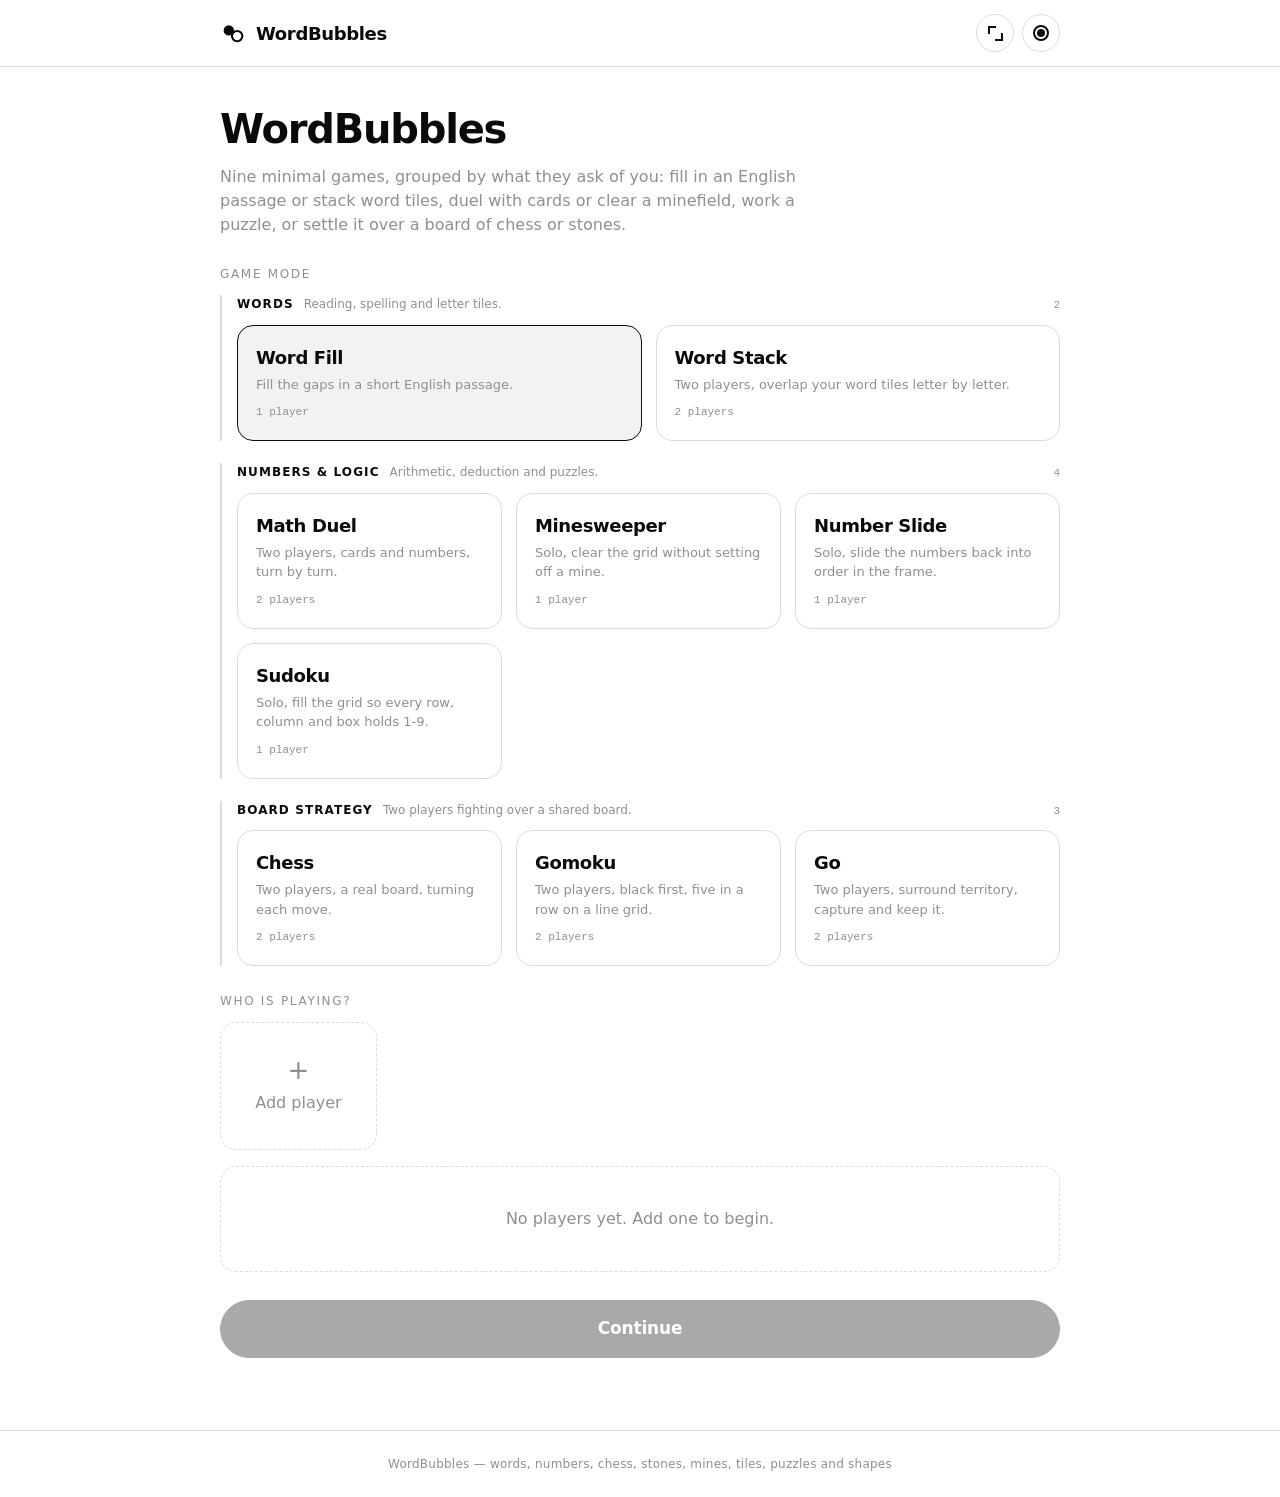
==== WordBubbles.html @ c24fc1b8 "WordBubbles: nine minimal browser games, no build step and no dependencies" ====
<!DOCTYPE html>
<html lang="en" data-theme="light">
<head>
  <meta charset="UTF-8" />
  <meta name="viewport" content="width=device-width, initial-scale=1.0, viewport-fit=cover" />
  <title>WordBubbles — standalone</title>
  <meta name="description" content="WordBubbles — nine minimal games: fill in the blanks, duel with numbers, chess, gomoku, go, minesweeper, word stacking, number slide and sudoku." />
<style>
/* ============================================================
   WordBubbles — minimal black & white theme + motion
   ============================================================ */

:root {
  --bg: #ffffff;
  --fg: #0a0a0a;
  --muted: #8f8f8f;
  --soft: #f2f2f2;
  --soft-2: #e8e8e8;
  --line: #0a0a0a;
  --line-soft: #dcdcdc;
  --bad: #a0a0a0;
  --radius: 16px;
  --radius-sm: 10px;
  --mono: ui-monospace, "SF Mono", "Cascadia Mono", Menlo, Consolas, monospace;
  --sans: "Inter", system-ui, -apple-system, "Segoe UI", Roboto, "Helvetica Neue", Arial, sans-serif;
  --shadow: 0 1px 0 rgba(0,0,0,.04), 0 10px 30px -18px rgba(0,0,0,.35);
  --ease: cubic-bezier(.2, .8, .2, 1);
  --spring: cubic-bezier(.34, 1.56, .64, 1);
  --topbar-h: 67px;
  --neg: #8a2233;
  /* the board keeps a fixed mid-grey palette in both themes: it is the only
     mid-tone that lets PURE white and PURE black pieces both stand out */
  --sq-l: #d6d6d6;
  --sq-d: #a6a6a6;
  --sq-tint: #141414;
  --piece-w: #ffffff;
  --piece-b: #000000;
  --danger: #d81e2c;
  /* the goban also stays light in both themes so the white stones read */
  --goban-bg: #e4e4e4;
  --goban-line: #7a7a7a;
}

[data-theme="dark"] {
  --bg: #0b0b0b;
  --fg: #f4f4f4;
  --muted: #8a8a8a;
  --soft: #171717;
  --soft-2: #222222;
  --line: #f4f4f4;
  --line-soft: #2a2a2a;
  --bad: #6d6d6d;
  --neg: #c9646f;
  --sq-l: #c8c8c8;
  --sq-d: #9a9a9a;
  --danger: #ff3b30;
  --goban-bg: #d8d8d8;
  --goban-line: #6e6e6e;
  --shadow: 0 1px 0 rgba(255,255,255,.03), 0 10px 30px -18px rgba(0,0,0,.9);
}

* { box-sizing: border-box; }
html, body { height: 100%; }

body {
  margin: 0;
  background: var(--bg);
  color: var(--fg);
  font-family: var(--sans);
  font-size: 16px;
  line-height: 1.5;
  -webkit-font-smoothing: antialiased;
  text-rendering: optimizeLegibility;
  display: flex;
  flex-direction: column;
  min-height: 100%;
  transition: background .25s var(--ease), color .25s var(--ease);
}

button, input, select, textarea { font: inherit; color: inherit; }
a { color: inherit; }

/* ---------------- motion primitives ---------------- */
@keyframes rise { from { opacity: 0; transform: translateY(10px); } to { opacity: 1; transform: none; } }
@keyframes fade { from { opacity: 0; } to { opacity: 1; } }
@keyframes popIn { from { opacity: 0; transform: translateX(-50%) translateY(6px) scale(.95); } to { opacity: 1; transform: translateX(-50%) translateY(0) scale(1); } }
@keyframes optIn { from { opacity: 0; transform: translateY(5px) scale(.92); } to { opacity: 1; transform: none; } }
@keyframes stampIn { 0% { opacity: 0; transform: scale(.78); } 60% { opacity: 1; transform: scale(1.06); } 100% { opacity: 1; transform: scale(1); } }
@keyframes slideIn { from { opacity: 0; transform: translateX(-8px); } to { opacity: 1; transform: none; } }
@keyframes bump { 0% { transform: scale(1); } 35% { transform: scale(1.14); } 70% { transform: scale(.97); } 100% { transform: scale(1); } }
@keyframes nudge { 0% { transform: none; } 40% { transform: scale(1.04); } 100% { transform: none; } }
@keyframes spin { to { transform: rotate(360deg); } }
@keyframes blanks { 0%, 100% { outline-color: var(--line); } 50% { outline-color: transparent; } }
@keyframes confettiFall { to { transform: translateY(106vh) rotate(560deg); } }

/* ---------------- top bar ---------------- */
.topbar {
  position: sticky; top: 0; z-index: 20;
  background: color-mix(in srgb, var(--bg) 88%, transparent);
  backdrop-filter: blur(10px);
  border-bottom: 1px solid var(--line-soft);
}
.topbar-inner {
  max-width: 880px; margin: 0 auto; padding: 14px 20px;
  display: flex; align-items: center; justify-content: space-between;
}
.logo {
  display: inline-flex; align-items: center; gap: 10px;
  text-decoration: none; letter-spacing: -0.02em; font-weight: 700; font-size: 18px;
}
.logo-mark { width: 26px; height: 26px; display: inline-flex; transition: transform .3s var(--spring); }
.logo:hover .logo-mark { transform: rotate(-12deg) scale(1.08); }
.logo-mark svg { width: 100%; height: 100%; }
.logo-mark circle:first-child { fill: currentColor; stroke: none; }
.logo-mark circle:last-child { fill: none; stroke: currentColor; }

.icon-btn {
  width: 38px; height: 38px;
  display: inline-flex; align-items: center; justify-content: center;
  border: 1px solid var(--line-soft); border-radius: 50%;
  background: transparent; cursor: pointer;
  transition: border-color .18s var(--ease), transform .18s var(--ease);
}
.icon-btn:hover { border-color: var(--line); transform: translateY(-1px); }
.icon-btn:active { transform: scale(.92); }
.icon-btn.spin { animation: spin .55s var(--ease); }
.icon-btn.active { border-color: var(--line); background: var(--soft); }
.fs-icon { width: 15px; height: 15px; position: relative; }
.fs-icon::before, .fs-icon::after {
  content: ""; position: absolute; width: 6px; height: 6px;
  border: 2px solid currentColor;
}
.fs-icon::before { top: 0; left: 0; border-right: none; border-bottom: none; }
.fs-icon::after { bottom: 0; right: 0; border-left: none; border-top: none; }
.icon-btn.active .fs-icon::before { border-right: 2px solid currentColor; border-bottom: 2px solid currentColor; }
.icon-btn.active .fs-icon::after { border-left: 2px solid currentColor; border-top: 2px solid currentColor; }

.topbar-actions { display: flex; align-items: center; gap: 8px; }

.theme-icon { width: 16px; height: 16px; border-radius: 50%; border: 2px solid currentColor; position: relative; }
.theme-icon::after {
  content: ""; position: absolute; top: 50%; left: 50%;
  width: 8px; height: 8px; border-radius: 50%; background: currentColor;
  transform: translate(-50%, -50%); transition: transform .25s var(--spring);
}
[data-theme="dark"] .theme-icon { background: currentColor; }
[data-theme="dark"] .theme-icon::after { background: var(--bg); transform: translate(-50%, -50%) scale(1.2); }

/* ---------------- layout ---------------- */
.app { flex: 1; width: 100%; max-width: 880px; margin: 0 auto; padding: 32px 20px 72px; }
.footer {
  text-align: center; padding: 24px; color: var(--muted);
  font-size: 12px; letter-spacing: .02em; border-top: 1px solid var(--line-soft);
}

.screen { animation: rise .35s var(--ease) both; }
.page-title { font-size: clamp(28px, 6vw, 40px); font-weight: 800; letter-spacing: -0.03em; margin: 0 0 6px; }
.page-sub { color: var(--muted); margin: 0 0 28px; max-width: 62ch; }
.section-label {
  font-size: 12px; text-transform: uppercase; letter-spacing: .14em;
  color: var(--muted); margin: 26px 0 12px;
}

/* ---------------- buttons ---------------- */
.btn {
  display: inline-flex; align-items: center; justify-content: center; gap: 8px;
  padding: 12px 20px; border-radius: 999px;
  border: 1.5px solid var(--line); background: transparent; color: var(--fg);
  cursor: pointer; font-weight: 600; letter-spacing: -0.01em;
  transition: transform .16s var(--ease), background .16s var(--ease), color .16s var(--ease), opacity .16s var(--ease);
}
.btn:hover:not(:disabled) { transform: translateY(-2px); }
.btn:active:not(:disabled) { transform: translateY(0) scale(.97); }
.btn:disabled { opacity: .35; cursor: not-allowed; }
.btn.primary { background: var(--fg); color: var(--bg); }
.btn.primary:hover:not(:disabled) { opacity: .9; }
.btn.ghost { border-color: var(--line-soft); }
.btn.ghost:hover { border-color: var(--line); }
.btn.big { padding: 15px 28px; font-size: 17px; width: 100%; }
.btn.ready { animation: nudge .5s var(--ease); }

.actions { display: flex; gap: 12px; flex-wrap: wrap; margin-top: 28px; }
.actions .btn { flex: 1 1 auto; }

/* ---------------- player grid ---------------- */
.players { display: grid; grid-template-columns: repeat(auto-fill, minmax(150px, 1fr)); gap: 14px; }
.player-card, .player-add {
  animation: rise .4s var(--ease) both;
  animation-delay: calc(var(--i, 0) * 55ms);
}
.player-card {
  position: relative; display: flex; flex-direction: column; align-items: center;
  gap: 10px; padding: 22px 14px 16px;
  border: 1.5px solid var(--line-soft); border-radius: var(--radius);
  background: var(--bg); cursor: pointer; text-align: center;
  transition: border-color .18s var(--ease), transform .18s var(--ease), background .18s var(--ease);
}
.player-card:hover { border-color: var(--line); transform: translateY(-3px); }
.player-card.selected { border-color: var(--line); background: var(--soft); }
.player-card.selected::after {
  content: ""; position: absolute; top: 12px; right: 12px;
  width: 16px; height: 16px; border-radius: 50%;
  background: var(--fg);
  box-shadow: inset 0 0 0 4px var(--bg), 0 0 0 1.5px var(--line);
  animation: stampIn .35s var(--spring) both;
}
[data-theme="dark"] .player-card.selected::after { box-shadow: inset 0 0 0 4px var(--soft), 0 0 0 1.5px var(--line); }
.player-avatar { width: 60px; height: 60px; color: var(--fg); display: flex; align-items: center; justify-content: center; transition: transform .25s var(--spring); }
.player-card:hover .player-avatar { transform: scale(1.08); }
.player-avatar svg { width: 100%; height: 100%; }
.player-name { font-weight: 700; letter-spacing: -0.01em; word-break: break-word; }
.player-meta { font-size: 12px; color: var(--muted); }
.player-score {
  font-family: var(--mono); font-size: 17px; font-weight: 800;
  font-variant-numeric: tabular-nums; letter-spacing: -0.02em;
}
.player-score.neg { color: var(--neg); }
.player-history {
  margin-top: 8px; padding: 5px 14px;
  border: 1.5px solid var(--line-soft); border-radius: 999px;
  background: transparent; color: var(--muted); font-size: 11px; cursor: pointer;
  transition: border-color .16s var(--ease), color .16s var(--ease), transform .16s var(--ease);
}
.player-history:hover { border-color: var(--line); color: var(--fg); transform: translateY(-1px); }
.player-del {
  position: absolute; top: 8px; left: 8px;
  width: 24px; height: 24px; border-radius: 50%;
  border: none; background: transparent; color: var(--muted);
  cursor: pointer; line-height: 1; font-size: 15px;
  opacity: 0; transition: opacity .16s var(--ease), color .16s var(--ease), transform .16s var(--ease);
}
.player-card:hover .player-del { opacity: 1; }
.player-del:hover { color: var(--fg); transform: rotate(90deg); }

.player-add {
  display: flex; flex-direction: column; align-items: center; justify-content: center;
  gap: 8px; min-height: 128px;
  border: 1.5px dashed var(--line-soft); border-radius: var(--radius);
  background: transparent; color: var(--muted); cursor: pointer;
  transition: border-color .18s var(--ease), color .18s var(--ease), transform .18s var(--ease);
}
.player-add:hover { border-color: var(--line); color: var(--fg); transform: translateY(-3px); }
.player-add .plus { font-size: 26px; line-height: 1; transition: transform .25s var(--spring); }
.player-add:hover .plus { transform: rotate(90deg); }

/* ---------------- difficulty ---------------- */
.diffs { display: grid; grid-template-columns: repeat(auto-fit, minmax(190px, 1fr)); gap: 14px; }
.diff-card {
  border: 1.5px solid var(--line-soft); border-radius: var(--radius);
  padding: 22px 18px; background: var(--bg); cursor: pointer; text-align: left;
  transition: border-color .18s var(--ease), transform .18s var(--ease), background .18s var(--ease);
  animation: rise .4s var(--ease) both;
  animation-delay: calc(var(--i, 0) * 70ms);
}
.diff-card:hover { border-color: var(--line); transform: translateY(-3px); }
.diff-card.selected { border-color: var(--line); background: var(--soft); }
.diff-card.selected .diff-dots i.on { animation: stampIn .3s var(--spring) both; }
.diff-name { font-size: 20px; font-weight: 800; letter-spacing: -0.02em; }
.diff-desc { color: var(--muted); font-size: 13px; margin-top: 6px; }
.diff-stat { margin-top: 14px; font-family: var(--mono); font-size: 12px; }
.diff-dots { display: flex; gap: 5px; margin-top: 12px; }
.diff-dots i { width: 8px; height: 8px; border-radius: 50%; border: 1.5px solid var(--line); transition: background .2s var(--ease); }
.diff-dots i.on { background: var(--line); }

/* ---------------- game modes ---------------- */
/* the games are grouped so the list stays readable as it grows */
.mode-groups { display: flex; flex-direction: column; gap: 22px; }
.mode-group {
  display: flex; flex-direction: column; gap: 11px;
  padding-left: 15px; border-left: 2px solid var(--line-soft);
}
.mode-group-head { display: flex; align-items: baseline; gap: 10px; flex-wrap: wrap; }
.mode-group-name {
  font-size: 12px; font-weight: 800; letter-spacing: .09em; text-transform: uppercase;
}
.mode-group-note { color: var(--muted); font-size: 12px; }
.mode-group-count {
  margin-left: auto; font-family: var(--mono); font-size: 11px; color: var(--muted);
}
.modes { display: grid; grid-template-columns: repeat(auto-fit, minmax(210px, 1fr)); gap: 14px; }
.mode-card {
  text-align: left; padding: 18px;
  border: 1.5px solid var(--line-soft); border-radius: var(--radius);
  background: var(--bg); cursor: pointer;
  animation: rise .4s var(--ease) both;
  transition: border-color .18s var(--ease), transform .18s var(--ease), background .18s var(--ease);
}
.mode-card:hover { border-color: var(--line); transform: translateY(-3px); }
.mode-card.selected { border-color: var(--line); background: var(--soft); }
.mode-title { font-weight: 800; font-size: 18px; letter-spacing: -0.02em; }
.mode-desc { color: var(--muted); font-size: 13px; margin-top: 4px; }
.mode-tag { display: inline-block; margin-top: 10px; font-family: var(--mono); font-size: 11px; color: var(--muted); }
.select-hint { color: var(--muted); font-size: 13px; margin: -6px 0 12px; }

/* ---------------- game ---------------- */
/* the head stays pinned under the top bar so Super Mind + timer are always reachable */
.game-head {
  position: sticky; top: var(--topbar-h); z-index: 15;
  display: flex; align-items: center; gap: 8px; flex-wrap: wrap;
  padding: 10px 0; margin: -10px 0 8px;
  background: var(--bg);
}
.chip {
  display: inline-flex; align-items: center; gap: 6px;
  font-size: 12px; padding: 6px 12px; border-radius: 999px;
  border: 1.5px solid var(--line-soft); color: var(--muted);
  animation: rise .34s var(--ease) both;
  animation-delay: calc(var(--i, 0) * 45ms);
}
.chip strong { color: var(--fg); font-weight: 700; font-family: var(--mono); }
.chip .par { font-family: var(--mono); font-size: 11px; opacity: .8; }

.pause-btn { width: 32px; height: 32px; font-size: 10px; letter-spacing: 1px; }
.pause-btn:hover { transform: translateY(-1px) scale(1.05); }

/* Super Mind button */
.mind-btn {
  background: transparent; cursor: pointer;
  transition: background .2s var(--ease), color .2s var(--ease),
              border-color .2s var(--ease), transform .18s var(--ease);
}
.mind-btn:hover:not(:disabled) { border-color: var(--line); transform: translateY(-2px); }
.mind-btn:active:not(:disabled) { transform: scale(.96); }
.mind-btn .dot {
  width: 8px; height: 8px; border-radius: 50%;
  border: 1.5px solid var(--muted);
  transition: background .2s var(--ease), border-color .2s var(--ease), transform .2s var(--spring);
}
.mind-btn.armed { background: var(--fg); color: var(--bg); border-color: var(--fg); }
.mind-btn.armed strong { color: var(--bg); }
.mind-btn.armed .dot { background: var(--bg); border-color: var(--bg); transform: scale(1.25); }
.mind-btn:disabled { opacity: .4; cursor: not-allowed; }

.armed-note {
  margin: 0 0 14px; padding: 9px 14px;
  border: 1.5px dashed var(--line); border-radius: 12px;
  background: var(--soft); font-size: 13px;
  animation: rise .25s var(--ease) both;
}
.armed-note[hidden] { display: none; }

.passage-wrap { position: relative; }
.passage-title { font-size: clamp(20px, 4vw, 26px); font-weight: 800; letter-spacing: -0.02em; margin: 12px 0 20px; }
.passage { font-size: 18px; line-height: 2.7; letter-spacing: .002em; }

/* blank: count inside the box, part of speech floating above */
.blank {
  position: relative;
  display: inline-flex;
  align-items: baseline;
  gap: 2px;
  vertical-align: baseline;
  margin: 0 3px;
  padding: 0 8px 1px;
  background: var(--soft);
  border-bottom: 2px solid var(--line);
  border-radius: 8px 8px 2px 2px;
  transition: background .16s var(--ease), box-shadow .16s var(--ease), transform .16s var(--ease);
}
.blank:focus-within { background: var(--bg); box-shadow: 0 0 0 1.5px var(--line); transform: translateY(-2px); }
/* while a Super Mind chooser is open, lift the whole gap above the sticky bars */
.blank.has-mind { z-index: 80; }
.blank .num {
  font-family: var(--mono); font-size: .68em; line-height: 1.5;
  color: var(--muted); user-select: none; pointer-events: none;
}
.blank .pos {
  position: absolute;
  left: 50%; bottom: calc(100% + 3px);
  transform: translateX(-50%);
  font-family: var(--mono); font-size: 10px; line-height: 1;
  color: var(--muted); letter-spacing: .02em; white-space: nowrap;
  pointer-events: none; user-select: none;
  transition: opacity .18s var(--ease), transform .18s var(--ease);
}
.blank.filled .pos { opacity: 0; transform: translateX(-50%) translateY(5px); }
.blank input {
  font-family: var(--mono); font-size: inherit; line-height: 1.5;
  text-align: left; background: transparent; border: none; outline: none;
  padding: 2px 0; color: var(--fg);
}

/* armed highlight: every gap invites a click */
body.mind-armed .blank { outline: 1.5px dashed var(--line); outline-offset: 3px; cursor: pointer; animation: blanks 1.5s ease-in-out infinite; }
body.mind-armed .blank.filled { outline-style: dotted; }

/* Super Mind chooser */
.mind-pop {
  position: absolute;
  bottom: calc(100% + 20px);
  left: 50%;
  transform: translateX(-50%);
  z-index: 40;
  display: flex; flex-wrap: wrap; gap: 6px; justify-content: center;
  padding: 10px;
  width: max-content;
  max-width: min(360px, 80vw);
  background: var(--bg);
  border: 1.5px solid var(--line);
  border-radius: 14px;
  box-shadow: var(--shadow);
  animation: popIn .22s var(--spring) both;
}
.mind-pop::after {
  content: ""; position: absolute; top: 100%; left: 50%; transform: translateX(-50%);
  border: 8px solid transparent; border-top-color: var(--line); margin-top: -1px;
}
/* flipped below the gap when there is no room above */
.mind-pop.below { bottom: auto; top: calc(100% + 20px); }
.mind-pop.below::after {
  top: auto; bottom: 100%; margin-top: 0; margin-bottom: -1px;
  border-top-color: transparent; border-bottom-color: var(--line);
}
.mind-pop .opt {
  font-family: var(--mono); font-size: 13px; padding: 6px 11px;
  border: 1.5px solid var(--line-soft); border-radius: 999px;
  background: transparent; cursor: pointer;
  animation: optIn .24s var(--ease) both;
  transition: border-color .16s var(--ease), background .16s var(--ease), transform .16s var(--ease);
}
.mind-pop .opt:hover { border-color: var(--line); background: var(--soft); transform: translateY(-2px); }
.mind-pop .opt:active { transform: scale(.95); }

/* pause cover — fully hides every word while paused */
.pause-cover {
  position: absolute; inset: -8px; z-index: 50;
  display: flex; flex-direction: column; align-items: center; justify-content: center;
  gap: 8px; text-align: center;
  background: var(--bg); border-radius: var(--radius);
  animation: fade .2s var(--ease) both;
}
.pause-cover[hidden] { display: none; }
.pause-title { font-size: 30px; font-weight: 800; letter-spacing: -0.03em; animation: rise .3s var(--ease) both; }
.pause-sub { color: var(--muted); font-size: 13px; margin-bottom: 10px; animation: rise .35s var(--ease) both; }

.progress-bar { height: 6px; border-radius: 999px; background: var(--soft-2); overflow: hidden; margin: 26px 0 8px; }
.progress-bar > i { display: block; height: 100%; width: 0; background: var(--fg); border-radius: 999px; transition: width .3s var(--ease); }
.progress-text { font-family: var(--mono); font-size: 12px; color: var(--muted); }

.game-foot {
  position: sticky; bottom: 0; margin-top: 26px; padding: 16px 0;
  background: linear-gradient(to top, var(--bg) 60%, transparent);
  display: flex; gap: 12px; align-items: center;
}
.game-foot .btn { flex: 1; }

/* ---------------- math duel ---------------- */
.math-screen { display: flex; flex-direction: column; gap: 20px; }
.math-head { display: grid; grid-template-columns: 1fr auto 1fr; align-items: center; gap: 12px; }
.mpanel {
  display: flex; flex-direction: column; align-items: center; gap: 4px;
  padding: 12px 10px; border: 1.5px solid var(--line-soft); border-radius: var(--radius);
  transition: border-color .2s var(--ease), background .2s var(--ease), transform .2s var(--ease);
}
.mpanel.on { border-color: var(--line); background: var(--soft); transform: translateY(-2px); }
.mavatar { width: 40px; height: 40px; color: var(--fg); }
.mavatar svg { width: 100%; height: 100%; }
.mname { font-weight: 700; font-size: 14px; text-align: center; word-break: break-word; }
.mscore { font-family: var(--mono); font-size: 20px; font-weight: 700; font-variant-numeric: tabular-nums; }
.msettle { text-align: center; }
.msettle-k { font-size: 10px; text-transform: uppercase; letter-spacing: .1em; color: var(--muted); }
.msettle-v {
  font-size: 40px; font-weight: 800; font-family: var(--mono); line-height: 1.1;
  font-variant-numeric: tabular-nums; display: inline-block;
}
.msettle-v.tick { animation: bump .4s var(--spring); }
.mtime { margin-top: 8px; font-family: var(--mono); font-size: 11px; color: var(--muted); }
.mtime b { color: var(--fg); font-weight: 700; }

.math-mid { position: relative; display: flex; flex-direction: column; align-items: center; gap: 6px; padding: 14px 0; }
.mbignum {
  font-size: clamp(58px, 17vw, 104px); font-weight: 800; letter-spacing: -0.05em;
  line-height: 1; font-variant-numeric: tabular-nums;
}
.mbignum.pop { animation: bump .45s var(--spring); }
.mbignum.long { font-size: clamp(38px, 11vw, 66px); }
.mbignum.xlong { font-size: clamp(26px, 8vw, 46px); }
.mbignum.negative { color: var(--neg); }

/* the number leans slightly toward whoever would collect it right now */
.mnum-lean { transition: transform .38s var(--spring); }
.mnum-lean.lean-p1 { transform: translateX(-52px) rotate(-3.2deg); }
.mnum-lean.lean-p2 { transform: translateX(52px) rotate(3.2deg); }

/* rounding a fraction onto a whole number */
.mbignum.rounding { animation: roundFlash .56s var(--ease); }
@keyframes roundFlash {
  0% { opacity: .3; transform: scale(.88); letter-spacing: 0; }
  60% { opacity: 1; letter-spacing: 0.02em; }
  100% { opacity: 1; transform: scale(1); }
}
.mparity { font-family: var(--mono); font-size: 11px; color: var(--muted); letter-spacing: .04em; }
.mturn { color: var(--muted); font-size: 13px; }
/* the settlement badge holds, then flies to the player who won it */
.settle-fly {
  position: fixed; z-index: 95; pointer-events: none;
  transform: translate(-50%, 0);
  font-family: var(--mono); font-size: 17px; font-weight: 800;
  padding: 5px 15px; border-radius: 999px;
  border: 1.5px solid var(--line); background: var(--bg); color: var(--fg);
  box-shadow: var(--shadow); white-space: nowrap;
  animation: badgeIn .45s var(--spring);
}
.settle-fly.neg { color: var(--neg); border-color: var(--neg); }
@keyframes badgeIn {
  from { opacity: 0; transform: translate(-50%, 12px) scale(.86); }
  to { opacity: 1; transform: translate(-50%, 0) scale(1); }
}

/* new random number rolling in */
.mbignum.roll-out { animation: rollOut .19s var(--ease) forwards; }
.mbignum.roll-in { animation: rollIn .42s var(--spring) both; }
@keyframes rollOut { to { opacity: 0; transform: translateY(-24px) scale(.84); } }
@keyframes rollIn {
  from { opacity: 0; transform: translateY(24px) scale(.84); }
  to { opacity: 1; transform: none; }
}

/* the payer / score flashing when the points land */
.mpanel.got { animation: gotPop .75s var(--spring); }
.mscore.got { animation: gotPop .75s var(--spring); }
@keyframes gotPop {
  0% { transform: scale(1); }
  32% { transform: scale(1.22); }
  100% { transform: scale(1); }
}

.math-hands { display: grid; grid-template-columns: 1fr 1fr; gap: 14px; }
.handrow {
  border: 1.5px solid var(--line-soft); border-radius: var(--radius); padding: 12px;
  transition: border-color .2s var(--ease), background .2s var(--ease);
}
.handrow.active { border-color: var(--line); background: var(--soft); }
.handrow.waiting { opacity: .55; }
.handlabel { font-size: 11px; text-transform: uppercase; letter-spacing: .1em; color: var(--muted); margin-bottom: 10px; }
.handcards { display: flex; flex-wrap: wrap; gap: 7px; min-height: 70px; }
.mcard {
  display: flex; flex-direction: column; align-items: center; justify-content: center; gap: 2px;
  width: 52px; height: 70px;
  border: 1.5px solid var(--line); border-radius: 10px; background: var(--bg);
  cursor: pointer; box-shadow: 0 3px 0 var(--line-soft);
  animation: cardIn .5s var(--spring) both;
  animation-delay: calc(var(--i, 0) * 90ms);
  transition: transform .16s var(--ease), box-shadow .16s var(--ease), opacity .2s var(--ease);
}
@keyframes cardIn {
  0% { opacity: 0; transform: translateY(-20px) rotate(-9deg) scale(.8); }
  100% { opacity: 1; transform: none; }
}
.mcard .mop { font-size: 19px; font-weight: 800; line-height: 1; }
.mcard .mn { font-family: var(--mono); font-size: 14px; color: var(--muted); }
.handrow.active .mcard:hover:not(:disabled) { transform: translateY(-4px); box-shadow: 0 7px 0 var(--line-soft); }
.mcard:disabled { opacity: .45; cursor: default; }
.mcard.playing { animation: cardPlay .22s var(--ease) forwards; }
@keyframes cardPlay { to { opacity: 0; transform: translateY(-48px) scale(.7) rotate(7deg); } }

.duel-scores { display: grid; grid-template-columns: 1fr auto 1fr; align-items: center; gap: 10px; }
.duel-side {
  display: flex; flex-direction: column; align-items: center; gap: 6px;
  padding: 16px 8px; border: 1.5px solid var(--line-soft); border-radius: var(--radius);
  animation: rise .4s var(--ease) both;
  transition: border-color .2s var(--ease), background .2s var(--ease);
}
.duel-side.win { border-color: var(--line); background: var(--soft); animation: stampIn .5s var(--spring) both; }
.duel-side .player-avatar { width: 46px; height: 46px; }
.duel-name { font-weight: 700; font-size: 14px; }
.duel-score { font-family: var(--mono); font-size: 30px; font-weight: 800; font-variant-numeric: tabular-nums; }
.duel-vs { color: var(--muted); font-size: 12px; text-transform: uppercase; letter-spacing: .12em; }
.duel-k { font-size: 10px; text-transform: uppercase; letter-spacing: .08em; color: var(--muted); }
.duel-mapped { font-family: var(--mono); font-size: 18px; font-weight: 700; font-variant-numeric: tabular-nums; }
.duel-mapped.neg { color: var(--neg); }

/* ---------------- chess ---------------- */
.chess-screen { display: flex; flex-direction: column; gap: 18px; }
.csideswatch {
  display: inline-block; width: 15px; height: 15px; border-radius: 4px;
  border: 1.5px solid var(--muted); vertical-align: -2px;
}
.csideswatch.w { background: var(--piece-w); }
.csideswatch.b { background: var(--piece-b); }
.csideswatch.round { border-radius: 50%; }
/* the outline is sized in em, not px: a fixed px stroke swallows the white fill
   once the board (and so the glyph) shrinks on a short viewport */
.board .piece.w { --crack: #000000; color: var(--piece-w); -webkit-text-stroke: 0.04em var(--piece-b); }
.board .piece.b { --crack: #ffffff; color: var(--piece-b); -webkit-text-stroke: 0.04em transparent; }
/* off the board: follow the theme, hollow = white, solid = black */
.cap.w, .chess-turn.w, .promo-opt.w { color: var(--bg); -webkit-text-stroke: 0.05em var(--fg); }
.cap.b, .chess-turn.b, .promo-opt.b { color: var(--fg); -webkit-text-stroke: 0.05em transparent; }

.chess-wrap { display: flex; justify-content: center; }

/* Board + both capture strips share ONE rotation, so a strip stays glued to its
   owner's own edge of the board no matter whose turn it is. The size is capped
   by the viewport height too, otherwise a short window leaves the top ranks
   stuck behind the sticky bar. */
.board-rot {
  display: flex; flex-direction: column; gap: 7px;
  width: min(88vw, 512px, max(248px, calc(100vh - 292px)));
  transform: rotate(var(--rot, 0deg));
  transform-origin: 50% 50%;
  transition: transform .6s var(--ease);
}
/* every glyph counter-rotates so it stays upright and readable */
.board-rot .piece, .cap-strip > * { transform: rotate(calc(-1 * var(--rot, 0deg))); }
.cap-strip { display: flex; flex-wrap: wrap; align-items: center; gap: 0 1px; min-height: 20px; }
.cap-strip > * { font-size: 18px; line-height: 1; transition: transform .6s var(--ease); }
.cap-strip .edge { font-family: var(--mono); font-size: 11px; margin-left: 5px; color: var(--muted); }

/* `minmax(0, 1fr)` and NOT plain `1fr`: a bare 1fr resolves to minmax(auto, 1fr)
   and the auto minimum of a row holding a piece blows the tracks out of shape
   (64x38 rectangles that re-flow on every move). minmax(0,...) pins the floor
   at zero so all 64 squares come out exactly square. */
.board {
  display: grid;
  grid-template-columns: repeat(8, minmax(0, 1fr));
  grid-template-rows: repeat(8, minmax(0, 1fr));
  container-type: inline-size;
  width: 100%;
  aspect-ratio: 1 / 1;
  border: 2px solid var(--line);
  border-radius: 8px;
  overflow: hidden;
  box-shadow: var(--shadow);
}
.sq { position: relative; display: flex; align-items: center; justify-content: center; }
.sq.light { background: var(--sq-l); }
.sq.dark { background: var(--sq-d); }
.sq.last::before { content: ''; position: absolute; inset: 0; background: var(--sq-tint); opacity: .1; }
.sq.sel { box-shadow: inset 0 0 0 3px var(--sq-tint), inset 0 0 0 6px #fff; z-index: 2; }
.sq.move::after {
  content: ''; position: absolute; width: 30%; height: 30%;
  border-radius: 50%; background: var(--sq-tint); opacity: .34;
}
/* the enemy pieces the SELECTED piece can take right now: red tile + cracks */
.sq.threat { outline: 2px solid var(--danger); outline-offset: -2px; }
.sq.threat .piece { animation: pieceShake .34s ease-in-out infinite; }
/* the king itself is the target — louder than a normal threat */
.sq.check {
  outline: 3px solid var(--danger); outline-offset: -3px;
  background-image: linear-gradient(color-mix(in srgb, var(--danger) 20%, transparent), color-mix(in srgb, var(--danger) 20%, transparent));
}
@keyframes pieceShake {
  0%, 100% { translate: 0 0; rotate: 0deg; }
  20% { translate: -0.07em 0.03em; rotate: -2.6deg; }
  45% { translate: 0.06em -0.04em; rotate: 2.2deg; }
  70% { translate: -0.04em -0.02em; rotate: -1.4deg; }
}
.piece {
  position: relative; z-index: 1; line-height: 1;
  font-size: clamp(17px, 4.9vw, 31px);
  font-size: 6.4cqw;
  transition: transform .6s var(--ease);
  user-select: none;
}
.piece.empty { visibility: hidden; }
.piece.gone { visibility: hidden; }
/* cracks: a web of thin lines in the opposite colour, kept inside the piece box */
.piece.cracked::after {
  content: ''; position: absolute; inset: 0; z-index: 3; pointer-events: none;
  background-image:
    linear-gradient(0deg,   transparent 44.4%, var(--crack) 44.4%, var(--crack) 46.2%, transparent 46.2%),
    linear-gradient(31deg,  transparent 55.4%, var(--crack) 55.4%, var(--crack) 57.1%, transparent 57.1%),
    linear-gradient(66deg,  transparent 41.6%, var(--crack) 41.6%, var(--crack) 43.3%, transparent 43.3%),
    linear-gradient(103deg, transparent 57.2%, var(--crack) 57.2%, var(--crack) 58.9%, transparent 58.9%),
    linear-gradient(139deg, transparent 46.8%, var(--crack) 46.8%, var(--crack) 48.5%, transparent 48.5%),
    linear-gradient(171deg, transparent 60.2%, var(--crack) 60.2%, var(--crack) 61.8%, transparent 61.8%);
}
/* the shards a captured piece breaks into */
.shards { position: absolute; inset: 0; z-index: 4; pointer-events: none; }
.shards .shard {
  position: absolute; inset: 0; display: flex; align-items: center; justify-content: center;
  animation: shardFly .34s cubic-bezier(.26,.72,.38,1) forwards;
}
@keyframes shardFly { to { translate: var(--sx) var(--sy); rotate: var(--sr); scale: .78; opacity: 0; } }
.shard.s0 { --sx: -1.3em; --sy: -1em;   --sr: -34deg; clip-path: polygon(0 0, 58% 0, 44% 46%, 0 38%); }
.shard.s1 { --sx: 1.15em; --sy: -1.3em; --sr: 28deg;  clip-path: polygon(58% 0, 100% 0, 100% 44%, 44% 46%); }
.shard.s2 { --sx: -1em;   --sy: 1.15em; --sr: 36deg;  clip-path: polygon(0 38%, 44% 46%, 38% 100%, 0 100%); }
.shard.s3 { --sx: 1.3em;  --sy: 1em;    --sr: -30deg; clip-path: polygon(44% 46%, 100% 44%, 100% 100%, 38% 100%); }
.chess-status {
  text-align: center; font-size: 14px; color: var(--muted); min-height: 20px;
}
.chess-side-tag {
  display: inline-flex; align-items: center; gap: 6px;
  font-size: 11px; text-transform: uppercase; letter-spacing: .08em; color: var(--muted);
}
.promo-grid { display: grid; grid-template-columns: repeat(4, 1fr); gap: 10px; }
.promo-opt {
  aspect-ratio: 1; display: flex; align-items: center; justify-content: center;
  font-size: 36px; border: 1.5px solid var(--line-soft); border-radius: 12px;
  background: var(--bg); cursor: pointer; padding: 0;
  animation: optIn .3s var(--ease) both;
  transition: border-color .16s var(--ease), transform .16s var(--ease);
}
.promo-opt:hover { border-color: var(--line); transform: translateY(-3px); }

/* the board fades out and the scoreboard sweeps in, instead of a hard cut */
.screen-leaving { animation: screenLeave .26s var(--ease) both; }
@keyframes screenLeave { to { opacity: 0; transform: scale(.97) translateY(-8px); } }
.chess-result, .board-result { animation: screenEnter .52s var(--ease) both; }
@keyframes screenEnter {
  0% { opacity: 0; transform: scale(.9) translateY(20px); }
  55% { opacity: 1; transform: scale(1.015) translateY(-3px); }
  100% { opacity: 1; transform: none; }
}
.chess-result .score-label, .board-result .score-label { animation: stampIn .55s var(--spring) both; animation-delay: .3s; }

/* ---------------- goban (Gomoku & Go) ---------------- */
/* shared by all three board games */
.duel-head { display: grid; grid-template-columns: 1fr auto 1fr; align-items: center; gap: 12px; }
.board-screen { display: flex; flex-direction: column; gap: 16px; }
.board-wrap { display: flex; justify-content: center; }

.goban {
  --stone: 92%;
  position: relative;
  width: min(88vw, 512px, max(248px, calc(100vh - 296px)));
  aspect-ratio: 1 / 1;
  background: var(--goban-bg);
  border: 2px solid var(--line);
  border-radius: 8px;
  box-shadow: var(--shadow);
}
.ggrid { position: absolute; inset: 6.5%; }
.gline { position: absolute; background: var(--goban-line); }
.gline.v { top: 0; bottom: 0; width: 1px; transform: translateX(-50%); }
.gline.h { left: 0; right: 0; height: 1px; transform: translateY(-50%); }
.gstar {
  position: absolute; width: 5px; height: 5px; border-radius: 50%;
  background: var(--goban-line); transform: translate(-50%, -50%);
}

.gstones { position: absolute; inset: 0; }
/* width is driven by --n, so one rule covers every board size */
.stone {
  position: absolute;
  width: calc(var(--stone) / (var(--n) - 1));
  height: calc(var(--stone) / (var(--n) - 1));
  border-radius: 50%;
  transform: translate(-50%, -50%);
  animation: stoneDrop .28s cubic-bezier(.2, .85, .32, 1.35) both;
}
.stone.b { background: #000000; }
.stone.w { background: #ffffff; box-shadow: inset 0 0 0 1px rgba(0, 0, 0, .5); }
.stone.out { animation: stoneOut .34s var(--ease) forwards; }
.stone.out.fly { animation: stoneFly .64s cubic-bezier(.45, .05, .5, 1) forwards; }
/* the stone falls in from above, squashes on impact and settles */
@keyframes stoneDrop {
  0%   { translate: 0 -62%; scale: .5;  opacity: 0; }
  55%  { translate: 0 0;    scale: 1.08; opacity: 1; }
  78%  { scale: .95; }
  100% { translate: 0 0; scale: 1; opacity: 1; }
}
@keyframes stoneOut {
  0%   { scale: 1; opacity: 1; }
  35%  { scale: 1.35; }
  100% { scale: 1.7; opacity: 0; }
}
/* captured stones pop, then drop into the bowl of whoever took them */
@keyframes stoneFly {
  0%   { translate: 0 0; scale: 1; opacity: 1; }
  22%  { scale: 1.35; opacity: 1; }
  100% { translate: var(--fx, 0px) var(--fy, 0px); scale: .22; opacity: 0; }
}
.stone.win { outline: 2px solid var(--danger); outline-offset: 1px; animation: winWave .66s var(--ease) both; }
@keyframes winWave {
  0%   { scale: 1; }
  38%  { scale: 1.45; }
  100% { scale: 1; }
}
.ripple {
  position: absolute;
  width: calc(100% / (var(--n) - 1));
  height: calc(100% / (var(--n) - 1));
  border-radius: 50%;
  border: 2px solid var(--goban-line);
  transform: translate(-50%, -50%);
  pointer-events: none;
  animation: rippleOut .55s cubic-bezier(.2, .7, .3, 1) forwards;
}
@keyframes rippleOut {
  0%   { scale: .55; opacity: .6; }
  100% { scale: 2.2; opacity: 0; }
}
/* territory counted at the end: translucent black/white blocks plus neutral rings */
.terr {
  position: absolute;
  width: calc(94% / (var(--n) - 1));
  height: calc(94% / (var(--n) - 1));
  transform: translate(-50%, -50%);
  border-radius: 3px;
  pointer-events: none;
  animation: terrIn .4s var(--ease) both;
}
.terr.b { background: rgba(0, 0, 0, .55); }
.terr.w { background: rgba(255, 255, 255, .92); box-shadow: inset 0 0 0 1px rgba(0, 0, 0, .4); }
.terr.n { background: transparent; box-shadow: inset 0 0 0 1.5px var(--muted); }
@keyframes terrIn { from { scale: .25; opacity: 0; } to { scale: 1; opacity: 1; } }

.glast {
  position: absolute;
  width: calc(26% / (var(--n) - 1));
  height: calc(26% / (var(--n) - 1));
  border-radius: 50%;
  transform: translate(-50%, -50%);
  pointer-events: none;
}
.glast.b { background: #000000; }
.glast.w { background: #ffffff; }

/* the disc stands in for a stone in the "to play" readout */
.board-turn { display: flex; align-items: center; justify-content: center; }
.disc {
  display: inline-block; width: .72em; height: .72em; border-radius: 50%;
  border: 1.5px solid var(--muted); vertical-align: middle;
}
.disc.b { background: #000000; }
.disc.w { background: #ffffff; }

.score-bar { display: flex; align-items: center; gap: 10px; font-size: 12px; color: var(--muted); }
.sbside { font-variant-numeric: tabular-nums; white-space: nowrap; }
.sbtrack {
  flex: 1; height: 7px; border-radius: 999px; overflow: hidden;
  background: #ffffff; border: 1px solid var(--line-soft);
}
.sbtrack i { display: block; height: 100%; background: #000000; transition: width .3s var(--ease); }

.sbtrack i { display: block; height: 100%; background: #000000; transition: width .3s var(--ease); }

/* ---------------- minesweeper ---------------- */
.mine-screen { display: flex; flex-direction: column; gap: 16px; align-items: center; }
.mine-screen .chess-status { width: 100%; }
.mine-head { display: grid; grid-template-columns: 1fr auto 1fr; align-items: center; gap: 14px; width: 100%; }
.mine-stat { text-align: center; }
.mine-stat b {
  display: block; font-size: 22px; font-weight: 800;
  font-variant-numeric: tabular-nums; letter-spacing: -0.02em;
}
.mine-stat span { font-size: 11px; text-transform: uppercase; letter-spacing: .12em; color: var(--muted); }
.mine-face {
  width: 52px; height: 52px; border-radius: 50%;
  border: 1.5px solid var(--line); background: transparent; cursor: pointer;
  font-size: 24px; line-height: 1; display: flex; align-items: center; justify-content: center;
  transition: transform .16s var(--ease), border-color .16s var(--ease);
}
.mine-face:hover { border-color: var(--fg); transform: translateY(-2px) rotate(-8deg); }
.mine-face:active { transform: scale(.9); }

.mine-wrap { max-width: 100%; overflow-x: auto; padding: 2px; }
/* one rule covers every level: the cell size follows the column count */
.minegrid {
  display: grid;
  grid-template-columns: repeat(var(--cols), var(--cell));
  gap: 2px;
  --cell: clamp(17px, calc((100vw - 64px) / var(--cols)), 34px);
}
.minegrid.shake { animation: boardShake .42s ease-in-out; }

.mc {
  width: var(--cell); height: var(--cell); padding: 0;
  border: none; border-radius: 3px; background: var(--soft);
  box-shadow: inset 0 0 0 1px var(--line-soft);
  cursor: pointer; font-weight: 800; line-height: 1;
  font-size: calc(var(--cell) * .6); color: var(--fg);
  display: flex; align-items: center; justify-content: center;
  transition: background .12s var(--ease);
  user-select: none; -webkit-user-select: none;
}
.mc:hover { background: var(--line-soft); }
.mc.open {
  background: transparent; cursor: default;
  animation: minePop .22s var(--ease) both;
}
.mc.open:hover { background: transparent; }
@keyframes minePop { from { scale: .55; opacity: .2; } to { scale: 1; opacity: 1; } }

/* the classic number colours, muted enough for the monochrome theme */
.mc.n1 { color: #2f5d94; }
.mc.n2 { color: #2f7d4e; }
.mc.n3 { color: #b5443c; }
.mc.n4 { color: #5b4b8a; }
.mc.n5 { color: #8a5a2b; }
.mc.n6 { color: #2f7d7d; }
.mc.n7 { color: var(--fg); }
.mc.n8 { color: var(--muted); }
[data-theme="dark"] .mc.n1 { color: #7aa7d8; }
[data-theme="dark"] .mc.n2 { color: #77bf92; }
[data-theme="dark"] .mc.n3 { color: #e08078; }
[data-theme="dark"] .mc.n4 { color: #a292d0; }
[data-theme="dark"] .mc.n5 { color: #c9965a; }
[data-theme="dark"] .mc.n6 { color: #6fbdbd; }

.mc.flag { color: var(--danger); animation: flagPop .3s cubic-bezier(.2, .9, .3, 1.5) both; }
@keyframes flagPop {
  0%   { scale: .4; rotate: -18deg; }
  60%  { scale: 1.15; }
  100% { scale: 1; rotate: 0deg; }
}
.mc.mine { font-size: calc(var(--cell) * .5); }
/* mines that surface after the blast */
.mc.open.mine.shown { animation: mineShow .35s var(--ease) both; }
@keyframes mineShow { from { scale: .3; opacity: 0; } to { scale: 1; opacity: 1; } }
.mc.boom {
  background: var(--danger); color: #ffffff;
  box-shadow: none;
  animation: mineBoom .55s var(--ease) both;
}
@keyframes mineBoom {
  0%   { scale: 1; }
  18%  { scale: 1.6; }
  40%  { scale: 1.15; }
  100% { scale: 1; }
}

.mine-foot { display: flex; align-items: center; justify-content: space-between; gap: 12px; width: 100%; flex-wrap: wrap; }
.mine-level { font-size: 12px; color: var(--muted); }
.btn.active { border-color: var(--fg); background: var(--soft); }

/* --- feedback when a point cannot be played --- */
.goban.reject { animation: boardShake .34s ease-in-out; }
@keyframes boardShake {
  0%, 100% { translate: 0 0; }
  18% { translate: -6px 0; }
  42% { translate: 5px 0; }
  68% { translate: -2px 0; }
}
.chess-status.nope { animation: nopeFlash 1.1s var(--ease); }
@keyframes nopeFlash { 0%, 100% { color: var(--muted); } 22% { color: var(--danger); } }

/* ---------------- number slide ---------------- */
.slide-screen { display: flex; flex-direction: column; gap: 16px; align-items: center; }
.slide-screen .chess-status { width: 100%; }
.slide-wrap { display: flex; justify-content: center; width: 100%; }
/* the frame never changes size; tiles are absolutely placed inside it and moved
   with a transform, so a slide is one transition instead of a re-layout */
.slide-grid {
  position: relative;
  width: min(92vw, 58vh, 480px);
  aspect-ratio: 1 / 1;
  border: 1.5px solid var(--line-soft); border-radius: 14px;
  background: var(--soft); overflow: hidden;
}
.slide-tile {
  position: absolute; left: 0; top: 0; padding: 3px;
  width: calc(100% / var(--n, 3)); height: calc(100% / var(--n, 3));
  border: none; background: none; cursor: pointer; touch-action: manipulation;
  transform: translate(calc(var(--cx, 0) * 100%), calc(var(--cy, 0) * 100%));
  transition: transform .14s var(--ease);
}
.slide-tile span {
  display: flex; align-items: center; justify-content: center;
  width: 100%; height: 100%; border-radius: 10px;
  border: 1.5px solid var(--line-soft); background: var(--bg); color: var(--fg);
  font-family: var(--mono); font-weight: 800; letter-spacing: -0.03em;
  font-size: clamp(15px, 4.6vw, 34px);
  transition: background .18s var(--ease), color .18s var(--ease),
    border-color .18s var(--ease), scale .12s var(--ease);
}
.slide-tile.can:hover span { border-color: var(--fg); }
.slide-tile:active span { scale: .95; }
.slide-tile.home span { background: var(--soft); border-color: transparent; color: var(--muted); }
.slide-tile.nope { animation: boardShake .3s ease-in-out; }

/* ---------------- sudoku ---------------- */
.su-screen { display: flex; flex-direction: column; gap: 16px; align-items: center; }
.su-screen .chess-status { width: 100%; }
.su-wrap {
  display: flex; align-items: flex-start; justify-content: center;
  gap: 18px; flex-wrap: wrap; width: 100%;
}
.su-grid {
  display: grid; grid-template-columns: repeat(9, 1fr);
  width: min(92vw, 54vh, 460px); aspect-ratio: 1 / 1;
  border: 2px solid var(--fg); border-radius: 8px; overflow: hidden;
  background: var(--bg);
}
.su-c {
  position: relative; display: flex; align-items: center; justify-content: center;
  padding: 0; border: none; background: none; cursor: pointer;
  color: var(--fg); font-family: var(--mono); font-weight: 700; line-height: 1;
  font-size: clamp(14px, 4.2vw, 26px);
  box-shadow: inset -1px -1px 0 var(--line-soft);
  transition: background .12s var(--ease), color .12s var(--ease);
}
/* the box walls: thicker than the square grid inside each 3 x 3 block */
.su-c.br { box-shadow: inset -2px -1px 0 var(--fg); }
.su-c.bb { box-shadow: inset -1px -2px 0 var(--fg); }
.su-c.br.bb { box-shadow: inset -2px -2px 0 var(--fg); }
.su-c.given { font-weight: 800; }
/* numbers the player typed read lighter, the way a pencil entry does on paper */
.su-c.entry { color: var(--muted); font-weight: 700; }
.su-c.peer { background: var(--soft); }
.su-c.same { background: var(--line-soft); }
@supports (background: color-mix(in srgb, red 10%, transparent)) {
  .su-c.same { background: color-mix(in srgb, var(--fg) 16%, transparent); }
}
.su-c.bad { color: var(--danger); }
.su-c.sel { background: var(--fg); color: var(--bg); }
.su-c.sel.bad { background: var(--danger); color: #fff; }
.su-notes-grid {
  position: absolute; inset: 5%; display: grid;
  grid-template-columns: repeat(3, 1fr); grid-template-rows: repeat(3, 1fr);
  color: var(--muted); font-size: clamp(6px, 1.5vw, 9px); font-weight: 600;
}
.su-notes-grid i { display: flex; align-items: center; justify-content: center; font-style: normal; }
.su-side { display: flex; flex-direction: column; gap: 10px; width: min(92vw, 250px); }
.su-pad { display: grid; grid-template-columns: repeat(5, 1fr); gap: 6px; }
.su-key {
  padding: 12px 0; border-radius: 10px; cursor: pointer;
  border: 1.5px solid var(--line-soft); background: var(--bg); color: var(--fg);
  font-family: var(--mono); font-size: 19px; font-weight: 800;
  transition: transform .12s var(--ease), border-color .12s var(--ease), opacity .2s var(--ease);
}
.su-key:hover { border-color: var(--fg); transform: translateY(-1px); }
.su-key:active { transform: scale(.95); }
.su-key.done { opacity: .3; }
.su-key.erase { font-size: 16px; }
.su-notes { width: 100%; }

/* ---------------- word stack ---------------- */

.ws-screen { display: flex; flex-direction: column; gap: 12px; }
.ws-head { display: grid; grid-template-columns: 1fr auto 1fr; align-items: stretch; gap: 10px; }
.ws-panel { padding: 6px 6px; gap: 2px; }
.ws-panel .mavatar { width: 30px; height: 30px; }
.ws-swatch {
  width: 20px; height: 20px; border-radius: 5px; display: flex;
  align-items: center; justify-content: center; font-family: var(--mono);
  font-size: 11px; font-weight: 800;
}
.ws-swatch.o0 { background: #000000; color: #ffffff; }
.ws-swatch.o1 { background: #ffffff; color: #000000; box-shadow: inset 0 0 0 1px rgba(128,128,128,.6); }
.ws-left { font-size: 11px; color: var(--muted); }
.ws-left b { font-family: var(--mono); font-size: 14px; color: var(--fg); }

.ws-turnbox { display: flex; flex-direction: column; justify-content: center; min-width: 108px; }
.ws-turnname { font-weight: 800; font-size: 14px; margin-bottom: 5px; }
.ws-turnname.bump { animation: bump .4s var(--spring); }
.ws-bar { height: 6px; border-radius: 999px; background: var(--soft-2); overflow: hidden; }
.ws-bar i {
  display: block; height: 100%; width: 100%; background: var(--fg);
  transition: background .2s var(--ease);
}
.ws-bar i.low { background: var(--danger); }
.ws-tnum { margin-top: 5px; font-family: var(--mono); font-size: 11px; color: var(--muted); }
.ws-tnum b { color: var(--fg); font-weight: 700; }

.ws-body {
  display: grid;
  grid-template-columns: min(164px, 21vw) 1fr min(164px, 21vw);
  gap: 8px; align-items: stretch;
  height: min(62vh, 620px);
  min-height: 250px;
}
.ws-tray {
  display: flex; flex-direction: column; gap: 6px; min-width: 0;
  border: 1.5px solid var(--line-soft); border-radius: var(--radius);
  padding: 8px 6px; background: var(--soft);
  overflow: auto;
  transition: opacity .25s var(--ease), border-color .25s var(--ease);
}
.ws-pass { width: 100%; flex: 0 0 auto; padding: 6px 4px; font-size: 12px; }
.ws-tray.off .ws-pass { opacity: .5; }
.ws-tray.off { opacity: .45; }
.ws-tray-head {
  font-size: 10px; line-height: 1.35; text-align: center; color: var(--muted);
  text-transform: uppercase; letter-spacing: .06em; word-break: break-word;
}
.ws-tray-list { display: flex; flex-direction: column; gap: 6px; align-items: center; }
.ws-empty { font-size: 11px; color: var(--muted); padding: 6px 0; }

.ws-tile {
  display: flex; flex-direction: row; gap: 1px; padding: 3px;
  border: none; border-radius: 8px; cursor: grab; touch-action: none;
  font-family: var(--mono);
  transition: transform .15s var(--ease), box-shadow .15s var(--ease), opacity .2s var(--ease);
  user-select: none; -webkit-user-select: none;
}
.ws-tile.o0 { background: #000000; color: #ffffff; }
.ws-tile.o1 { background: #ffffff; color: #000000; box-shadow: inset 0 0 0 1px rgba(128,128,128,.6); }
.ws-tile.vert { flex-direction: column; }
.ws-tile .ws-l {
  width: 15px; height: 18px; display: flex; align-items: center;
  justify-content: center; font-size: 11px; font-weight: 800;
}
.ws-tile:disabled { opacity: .4; cursor: default; }
.ws-tile:hover:not(:disabled) { transform: translateY(-1px); }
.ws-tile.holding { opacity: .3; }
.ws-tile.nope { animation: wsShake .42s ease-in-out; }
.ws-tile.flash { animation: wsFlip .34s var(--spring); }
@keyframes wsShake {
  0%, 100% { translate: 0 0; }
  25% { translate: -5px 0; }
  70% { translate: 4px 0; }
}
@keyframes wsFlip {
  0% { scale: 1; rotate: 0deg; }
  50% { scale: .78; rotate: -14deg; }
  100% { scale: 1; rotate: 0deg; }
}

.ws-board-wrap {
  display: flex; justify-content: safe center; align-items: flex-start;
  overflow: auto; padding: 2px; height: 100%;
  touch-action: none; cursor: grab; cursor: -webkit-grab;
  border-radius: var(--radius);
  overscroll-behavior: contain;
}
.ws-board-wrap.grabbing { cursor: grabbing; cursor: -webkit-grabbing; }
.ws-board-wrap.zooming { cursor: zoom-in; }
/* thin, quiet scrollbars for the tray and the board viewport */
.ws-tray::-webkit-scrollbar, .ws-board-wrap::-webkit-scrollbar { width: 8px; height: 8px; }
.ws-tray::-webkit-scrollbar-track, .ws-board-wrap::-webkit-scrollbar-track { background: transparent; }
.ws-tray::-webkit-scrollbar-thumb, .ws-board-wrap::-webkit-scrollbar-thumb {
  background: var(--line-soft); border-radius: 999px;
}
.ws-tray::-webkit-scrollbar-thumb:hover, .ws-board-wrap::-webkit-scrollbar-thumb:hover { background: var(--muted); }
/* the stage is sized to board x zoom and carries the scroll range; the grid
   itself never changes size, so zooming never re-lays-out the 1600 cells.
   --cell is written by JS as a plain pixel value on purpose: container units
   here made every zoom frame re-resolve all 1600 cells (~85 ms each). */
.ws-board-stage { flex: 0 0 auto; position: relative; }
.ws-grid {
  display: grid; gap: var(--wap); flex: 0 0 auto;
  grid-template-columns: repeat(var(--cols), var(--cell));
  grid-template-rows: repeat(var(--rows), var(--cell));
  width: max-content; height: max-content;   /* see .tc-board: never stretch */
  --wap: 2px;
  --cell: 20px;                      /* JS fits this to the board box */
  transform-origin: 0 0;
}
.ws-cell {
  border-radius: var(--wrad, 3px);
  background: var(--soft);
  display: flex; align-items: center; justify-content: center;
  font-family: var(--mono); font-weight: 800; font-size: calc(var(--cell) * .58);
  color: transparent;
}
.ws-cell.filled { box-shadow: inset 0 0 0 1px rgba(128,128,128,.55); animation: wsDrop .28s var(--spring) both; }
.ws-cell.o0 { background: #000000; color: #ffffff; }
.ws-cell.o1 { background: #ffffff; color: #000000; }
/* a letter two tiles both claim: ring it so overlaps stay visible */
.ws-cell.shared { outline: 2px dotted var(--muted); outline-offset: -3px; }
@keyframes wsDrop {
  0% { scale: .45; opacity: .15; }
  60% { scale: 1.12; }
  100% { scale: 1; opacity: 1; }
}
.ws-cell.pre-ok { box-shadow: inset 0 0 0 3px var(--fg); }
.ws-cell.pre-bad { box-shadow: inset 0 0 0 3px var(--danger); }
.ws-cell:not(.filled).pre-bad { background: var(--soft-2); }

.ws-ghost {
  position: fixed; z-index: 70; pointer-events: none;
  display: flex; flex-direction: row; gap: 2px;
  opacity: .95; filter: drop-shadow(0 8px 18px rgba(0,0,0,.28));
}
.ws-ghost.vert { flex-direction: column; }
.ws-ghost .ws-l {
  width: var(--cell); height: var(--cell); border-radius: 2px;
  display: flex; align-items: center; justify-content: center;
  font-family: var(--mono); font-weight: 800; font-size: calc(var(--cell) * .58);
}
/* the ghost wears the same capsule ends as the board will */
.ws-ghost:not(.vert) .ws-l.wsend-a { border-radius: 46% 2px 2px 46%; }
.ws-ghost:not(.vert) .ws-l.wsend-b { border-radius: 2px 46% 46% 2px; }
.ws-ghost.vert .ws-l.wsend-a { border-radius: 46% 46% 2px 2px; }
.ws-ghost.vert .ws-l.wsend-b { border-radius: 2px 2px 46% 46%; }
.ws-ghost.o0 .ws-l { background: #000000; color: #ffffff; box-shadow: inset 0 0 0 1px rgba(128,128,128,.55); }
.ws-ghost.o1 .ws-l { background: #ffffff; color: #000000; box-shadow: inset 0 0 0 1px rgba(128,128,128,.6); }

.ws-foot {
  display: flex; align-items: center; gap: 10px; flex-wrap: wrap;
  position: sticky; bottom: 0; z-index: 6;
  padding: 10px 0 6px;
  background: linear-gradient(to top, var(--bg) 62%, transparent);
}
.ws-zoom { display: flex; align-items: center; gap: 4px; flex: 0 0 auto; }
.ws-zoom .btn { padding: 6px 10px; font-size: 12px; min-width: 34px; }
.ws-end { flex: 0 0 auto; padding: 6px 12px; font-size: 12px; }

/* every in-game screen carries one of these, so leaving never needs the logo */
.home-btn { flex: 0 0 auto; padding: 6px 12px; font-size: 12px; }
.game-actions { display: flex; justify-content: flex-end; gap: 8px; flex-wrap: wrap; }
/* tail rows of the two screens that run taller than a short viewport */
.stick-foot {
  position: sticky; bottom: 0; z-index: 6;
  padding: 10px 0 6px;
  background: linear-gradient(to top, var(--bg) 62%, transparent);
}
.ws-hint { font-size: 11px; color: var(--muted); flex: 1; min-width: 160px; line-height: 1.4; }
.ws-screen .chess-status { width: 100%; }

/* keep the tile chips inside a narrow tray on phones */
@media (max-width: 760px) {
  .ws-tile .ws-l { width: 11px; height: 15px; font-size: 9px; }
  .ws-tile { padding: 2px; gap: 0; }
  .ws-body { grid-template-columns: min(100px, 25vw) 1fr min(100px, 25vw); }
}

/* ---------------- result ---------------- */
.score-hero { text-align: center; padding: 10px 0 26px; }
.score-num {
  font-size: clamp(52px, 14vw, 88px); font-weight: 800;
  letter-spacing: -0.05em; line-height: 1; font-variant-numeric: tabular-nums;
  animation: rise .4s var(--ease) both;
}
.score-num.landed { animation: bump .5s var(--spring); }
.score-label { color: var(--muted); font-size: 13px; text-transform: uppercase; letter-spacing: .16em; margin-top: 10px; animation: rise .5s var(--ease) both; }
.score-breakdown {
  margin-top: 12px; font-family: var(--mono); font-size: 12px; color: var(--muted);
  animation: rise .55s var(--ease) both;
}
.score-label[hidden] { display: none; }

.stats { display: grid; grid-template-columns: repeat(4, 1fr); gap: 10px; margin: 4px 0 26px; }
.stats.three { grid-template-columns: repeat(3, 1fr); }
.stat {
  border: 1.5px solid var(--line-soft); border-radius: var(--radius-sm);
  padding: 14px 10px; text-align: center;
  animation: rise .45s var(--ease) both;
  animation-delay: calc(120ms + var(--i, 0) * 80ms);
}
.stat .v { font-size: 22px; font-weight: 800; font-variant-numeric: tabular-nums; letter-spacing: -0.02em; }
.stat .k { font-size: 11px; color: var(--muted); text-transform: uppercase; letter-spacing: .1em; margin-top: 4px; }

.legend { display: flex; gap: 18px; flex-wrap: wrap; font-size: 12px; color: var(--muted); margin: 0 0 14px; }
.legend span { display: inline-flex; align-items: center; gap: 6px; }
.legend .swatch { width: 14px; height: 14px; border-radius: 4px; }

.missed { margin: 6px 0 0; }
.missed-item {
  display: flex; align-items: baseline; gap: 10px;
  padding: 10px 0; border-bottom: 1px solid var(--line-soft); font-size: 14px;
  animation: slideIn .35s var(--ease) both;
}
.missed-item:last-child { border-bottom: none; }
.missed-item .gave { color: var(--bad); text-decoration: line-through; min-width: 90px; }
.missed-item .arrow { color: var(--muted); }
.missed-item .right { font-weight: 700; }
.missed-empty { color: var(--muted); font-size: 14px; animation: rise .5s var(--ease) both; }

.rword { display: inline-block; padding: 2px 6px; border-radius: 6px; font-weight: 600; animation: stampIn .34s var(--ease) both; }
.rword.ok { background: var(--soft-2); }
.rword.bad { text-decoration: line-through; color: var(--bad); padding-right: 2px; }
.rword.fix { text-decoration: none; color: var(--fg); border-bottom: 2px solid var(--line); border-radius: 0; padding: 0 4px; }

/* confetti (perfect rounds only) */
.confetti { position: fixed; inset: 0; pointer-events: none; z-index: 70; overflow: hidden; }
.confetti i {
  position: absolute; top: -26px; color: var(--fg);
  animation: confettiFall linear forwards;
}

/* ---------------- modal ---------------- */
.modal-root {
  position: fixed; inset: 0; z-index: 60;
  display: flex; align-items: center; justify-content: center; padding: 20px;
  background: color-mix(in srgb, var(--fg) 32%, transparent);
  backdrop-filter: blur(3px);
  animation: fade .2s var(--ease) both;
}
.modal-root[hidden] { display: none; }
.modal {
  width: 100%; max-width: 420px; background: var(--bg);
  border: 1.5px solid var(--line); border-radius: var(--radius);
  padding: 24px; box-shadow: var(--shadow);
  animation: rise .3s var(--spring) both;
}
.modal h3 { margin: 0 0 18px; font-size: 20px; letter-spacing: -0.02em; }
.field { margin-bottom: 16px; }
.field label { display: block; font-size: 12px; text-transform: uppercase; letter-spacing: .12em; color: var(--muted); margin-bottom: 8px; }
.field input[type="text"] {
  width: 100%; padding: 12px 14px;
  border: 1.5px solid var(--line-soft); border-radius: var(--radius-sm);
  background: transparent; outline: none;
  transition: border-color .16s var(--ease), box-shadow .16s var(--ease);
}
.field input[type="text"]:focus { border-color: var(--line); box-shadow: 0 0 0 3px var(--soft); }

.avatar-grid { display: grid; grid-template-columns: repeat(5, 1fr); gap: 8px; }
.avatar-opt {
  aspect-ratio: 1; display: flex; align-items: center; justify-content: center;
  border: 1.5px solid var(--line-soft); border-radius: var(--radius-sm);
  background: transparent; cursor: pointer; color: var(--fg);
  animation: optIn .3s var(--ease) both;
  transition: border-color .16s var(--ease), background .16s var(--ease), transform .16s var(--ease);
}
.avatar-opt:hover { border-color: var(--line); transform: translateY(-2px) scale(1.05); }
.avatar-opt.selected { border-color: var(--line); background: var(--soft); }
.avatar-opt.selected svg { animation: stampIn .3s var(--spring) both; }
.avatar-opt svg { width: 60%; height: 60%; }

.modal-actions { display: flex; gap: 10px; margin-top: 22px; }
.modal-actions .btn { flex: 1; }

/* ---------------- player history ---------------- */
.history-modal { max-width: 520px; max-height: calc(100vh - 40px); overflow: auto; }
.history-head { display: flex; align-items: center; gap: 14px; margin-bottom: 16px; }
.history-head .player-avatar { width: 52px; height: 52px; flex: 0 0 auto; }
.history-head h3 { margin: 0 0 2px; }
.history-stats {
  display: grid; grid-template-columns: repeat(4, 1fr); gap: 8px; text-align: center;
  border: 1.5px solid var(--line-soft); border-radius: var(--radius-sm);
  padding: 12px 8px; margin-bottom: 14px;
}
.history-stats div { display: flex; flex-direction: column; gap: 2px; }
.history-stats b { font-size: 16px; font-variant-numeric: tabular-nums; }
.history-stats span { font-size: 10px; color: var(--muted); text-transform: uppercase; letter-spacing: .08em; }
.history-list { max-height: 46vh; overflow-y: auto; margin: 0 -6px; padding: 0 6px; }
.hrow {
  display: grid; grid-template-columns: 1fr auto; gap: 2px 10px;
  padding: 10px 0; border-bottom: 1px solid var(--line-soft);
  animation: slideIn .3s var(--ease) both;
}
.hrow:last-child { border-bottom: none; }
.hrow-main { font-weight: 600; font-size: 14px; }
.hrow-sub { grid-column: 1; font-size: 11px; color: var(--muted); }
.hrow-right { grid-row: 1 / span 2; display: flex; flex-direction: column; justify-content: center; text-align: right; }
.hrow-right b { font-size: 15px; font-variant-numeric: tabular-nums; }
.hrow-right span { font-family: var(--mono); font-size: 10px; color: var(--muted); white-space: nowrap; }

/* ---------------- tacta ---------------- */
/* Cards look like the real thing: a dark rectangular plate with a thick
   coloured frame, big shapes printed as thin light outlines, ringed white
   dots and a suit badge with the number in the middle. The palette is fixed
   in both themes, like the chess board, because the cards ARE the artwork. */
.tc-screen {
  --tc-felt: #14161b;
  --tc-plate: rgba(24, 27, 34, .88);
  --tc-ink: #0b0d12;
  --tc-p0: #ff5470;
  --tc-p1: #4dd0ff;
  --tc-line: rgba(255, 255, 255, .10);
  display: flex; flex-direction: column; gap: 12px;
}

.tc-head { display: flex; align-items: stretch; gap: 10px; flex-wrap: wrap; }
.tc-side {
  flex: 0 0 auto; min-width: 172px; display: grid;
  grid-template-columns: auto 1fr; align-items: center; gap: 2px 10px;
  padding: 8px 12px;
  border: 1.5px solid var(--line-soft); border-radius: var(--radius);
  transition: border-color .2s var(--ease), background .2s var(--ease);
}
.tc-side.on { border-color: var(--line); background: var(--soft); }
.tc-side .player-avatar { width: 30px; height: 30px; }
.tc-side-info { min-width: 0; }
.tc-side-name { font-weight: 800; font-size: 13px; }
.tc-dots { display: flex; align-items: baseline; gap: 4px; }
.tc-dots b { font-family: var(--mono); font-size: 15px; font-variant-numeric: tabular-nums; }
.tc-dots span { font-size: 10px; color: var(--muted); }
.tc-dotbar {
  grid-column: 1 / -1; height: 3px; border-radius: 2px;
  background: var(--soft-2); margin-top: 6px; overflow: hidden;
}
.tc-dotbar i { display: block; height: 100%; transition: width .3s var(--ease); }
.tc-dotbar.p0 i { background: var(--tc-p0); }
.tc-dotbar.p1 i { background: var(--tc-p1); }
.tc-mid { flex: 1 1 150px; text-align: center; display: flex; flex-direction: column; justify-content: center; }
.tc-turn { font-weight: 800; font-size: 16px; }
.tc-sub { font-size: 11px; color: var(--muted); margin-top: 4px; font-family: var(--mono); }
.tc-clock { font-size: 11px; color: var(--muted); margin-top: 4px; }

/* a tall, wide play area — the table is meant to be looked at */
.tc-body {
  display: grid;
  grid-template-columns: min(164px, 21vw) 1fr min(164px, 21vw);
  gap: 10px; align-items: stretch;
  height: min(66vh, 700px); min-height: 300px;
  touch-action: none;
}
.tc-tray {
  display: flex; flex-direction: column; gap: 8px; min-width: 0;
  border: 1.5px solid var(--line-soft); border-radius: var(--radius);
  padding: 8px 7px; background: var(--soft); overflow: auto;
  transition: opacity .25s var(--ease);
}
.tc-tray.off { opacity: .45; }
.tc-tray-head {
  flex: 0 0 auto; font-size: 10px; line-height: 1.35; text-align: center;
  color: var(--muted); text-transform: uppercase; letter-spacing: .06em;
  word-break: break-word;
}
.tc-list {
  display: grid; gap: 5px; align-content: start;
  /* a full set is 18 cards, so the tiles stay small enough to see them all */
  grid-template-columns: repeat(auto-fill, minmax(30px, 1fr));
}
.tc-empty { grid-column: 1 / -1; font-size: 11px; color: var(--muted); text-align: center; padding: 10px 0; }
.tc-tray::-webkit-scrollbar { width: 8px; }
.tc-tray::-webkit-scrollbar-thumb { background: var(--line-soft); border-radius: 999px; }

.tc-card {
  padding: 0; border: none; background: transparent; cursor: grab;
  border-radius: 8px; touch-action: none;
  user-select: none; -webkit-user-select: none;
  transition: transform .16s var(--ease), box-shadow .16s var(--ease), opacity .2s var(--ease);
}
.tc-card:hover { transform: translateY(-2px); }
.tc-card.sel { box-shadow: 0 0 0 2px var(--fg); }
.tc-card.holding { opacity: .3; }
.tc-card.dim { opacity: .6; }
.tc-card.nope { animation: wsShake .42s ease-in-out; }
.tc-card.flash { animation: wsFlip .34s var(--spring); }
.tc-cardsvg { display: block; width: 100%; height: auto; overflow: visible; }

/* ---- the card art ---- */
.tc-art { position: absolute; inset: 0; z-index: 1; overflow: visible; }
/* opaque in the tray and under the finger; on the table it lets the pile show */
.tc-plate { fill: #1e2128; }
.tc-art .tc-plate { fill: var(--tc-plate); }
.tc-platestart { fill: rgba(26, 29, 36, .92); }
.tc-shape {
  fill: var(--tc-ink); stroke: #eef1f6; stroke-width: .1; stroke-linejoin: round;
}
.tc-frame { fill: none; stroke-width: .13; }
.tc-gcard.o0 .tc-frame { stroke: var(--tc-p0); }
.tc-gcard.o1 .tc-frame { stroke: var(--tc-p1); }
.tc-gcard.last .tc-frame { stroke-width: .2; }
.tc-dot { fill: none; stroke: #ffffff; stroke-width: .08; }
.tc-dotp { fill: #ffffff; }
.tc-gcard.o0 .tc-badge { fill: var(--tc-p0); }
.tc-gcard.o1 .tc-badge { fill: var(--tc-p1); }
.tc-num {
  fill: #ffffff; font-size: .5px; font-weight: 800; text-anchor: middle;
  dominant-baseline: central; font-family: var(--mono);
}
/* the base card shows every shape outline position the set uses, so any card
   can be lined up against it — it doubles as a reference of legal anchors */
.tc-guide {
  fill: none; stroke: rgba(255, 255, 255, .3); stroke-width: .055; stroke-linejoin: round;
}
.tc-startmark { fill: none; stroke: rgba(255, 255, 255, .6); stroke-width: .07; }

/* ---- the table, with pan and zoom ---- */
.tc-board-wrap {
  position: relative;
  display: flex; justify-content: safe center; align-items: flex-start;
  overflow: auto; padding: 2px; height: 100%; border-radius: var(--radius);
  background: var(--tc-felt); overscroll-behavior: contain;
  cursor: grab; touch-action: none;
}
.tc-board-wrap.grabbing { cursor: grabbing; }
.tc-board-wrap::-webkit-scrollbar { width: 9px; height: 9px; }
.tc-board-wrap::-webkit-scrollbar-thumb { background: rgba(255,255,255,.18); border-radius: 999px; }
/* the stage carries the scroll range at natural x zoom; the grid itself never
   changes size, so zooming never re-lays-out the 484 cells. --cell is written
   by JS as a plain pixel value on purpose. */
.tc-stage { flex: 0 0 auto; position: relative; }
.tc-board {
  position: relative; flex: 0 0 auto; border-radius: 6px;
  display: grid; gap: 0;
  grid-template-columns: repeat(var(--n, 22), var(--cell, 20px));
  grid-template-rows: repeat(var(--n, 22), var(--cell, 20px));
  /* max-content so the box is exactly its tracks: stretching to the stage and
     then scaling would multiply the zoom twice */
  width: max-content; height: max-content;
  --pitch: var(--cell, 20px);
  transform-origin: 0 0;
  background-color: #1b1e24;
  background-image:
    repeating-linear-gradient(to right, var(--tc-line) 0 1px, transparent 1px var(--pitch)),
    repeating-linear-gradient(to bottom, var(--tc-line) 0 1px, transparent 1px var(--pitch));
  box-shadow: 0 0 0 1px rgba(255, 255, 255, .07);
}
.tc-board .tc-c { position: relative; z-index: 2; }
.tc-c.pre-ok { background: rgba(255, 255, 255, .12); }
.tc-c.pre-bad { background: rgba(255, 80, 80, .32); }

.tc-ghost {
  position: fixed; z-index: 70; pointer-events: none; border-radius: 8px;
  transition: box-shadow .12s var(--ease);
  box-shadow: 0 18px 34px rgba(0, 0, 0, .55);
}
.tc-ghost svg { display: block; width: 100%; height: 100%; overflow: visible; }
.tc-ghost.ok { box-shadow: 0 0 0 2.5px #ffffff, 0 18px 34px rgba(0, 0, 0, .55); }
.tc-ghost.bad { box-shadow: 0 0 0 2.5px #ff4d4d, 0 18px 34px rgba(0, 0, 0, .55); }

.tc-status { min-height: 18px; font-size: 12px; color: var(--muted); }
.tc-status.nope { color: var(--danger); animation: wsShake .34s ease-in-out; }

/* the status line rides with the controls, so a rejection is never scrolled away */
.tc-bottom { display: flex; flex-direction: column; gap: 8px; }
.tc-foot { display: flex; align-items: center; gap: 10px; flex-wrap: wrap; }
.tc-act { flex: 0 0 auto; padding: 6px 12px; font-size: 12px; }
.tc-zoom { display: inline-flex; align-items: center; gap: 4px; flex: 0 0 auto; }
.tc-zoom .btn { padding: 6px 10px; font-size: 12px; min-width: 32px; }
.tc-zlabel {
  font-family: var(--mono); font-size: 11px; min-width: 42px;
  text-align: center; color: var(--muted);
}
.tc-hint { font-size: 11px; color: var(--muted); flex: 1; min-width: 150px; line-height: 1.45; }

@media (max-width: 760px) {
  .tc-body { grid-template-columns: min(96px, 25vw) 1fr min(96px, 25vw); gap: 6px; }
  .tc-list { grid-template-columns: repeat(auto-fill, minmax(24px, 1fr)); gap: 4px; }
  .tc-side { min-width: 96px; padding: 7px 9px; }
  .tc-hint { display: none; }
}

/* ---------------- misc ---------------- *//* ---------------- misc ---------------- */
.empty {
  text-align: center; color: var(--muted); padding: 40px 20px;
  border: 1.5px dashed var(--line-soft); border-radius: var(--radius);
  animation: rise .4s var(--ease) both;
}

@media (max-width: 560px) {
  .app { padding: 22px 16px 56px; }
  .passage { font-size: 17px; line-height: 2.9; }
  .stat .v { font-size: 18px; }
  .stats { gap: 8px; }
  .math-hands { grid-template-columns: 1fr; }
  .mbignum { font-size: clamp(52px, 22vw, 76px); }
  .mnum-lean.lean-p1 { transform: translateX(-30px) rotate(-2.4deg); }
  .mnum-lean.lean-p2 { transform: translateX(30px) rotate(2.4deg); }
}

/* ---------------- reduced motion ---------------- */
@media (prefers-reduced-motion: reduce) {
  *, *::before, *::after {
    animation-duration: .001ms !important;
    animation-iteration-count: 1 !important;
    transition-duration: .001ms !important;
  }
}
  </style>
  <!-- Single-file build: CSS and all JS are inlined. No external files needed. -->
</head>
<body>
  <header class="topbar">
    <div class="topbar-inner">
      <a class="logo" href="#" id="logoHome">
        <span class="logo-mark" aria-hidden="true">
          <svg viewBox="0 0 100 100" fill="none" stroke="currentColor" stroke-width="8">
            <circle cx="34" cy="40" r="20" />
            <circle cx="66" cy="62" r="20" />
          </svg>
        </span>
        <span class="logo-text">WordBubbles</span>
      </a>
      <div class="topbar-actions">
        <button class="icon-btn" id="fullscreenToggle" title="Fullscreen (F)" aria-label="Fullscreen">
          <span class="fs-icon"></span>
        </button>
        <button class="icon-btn" id="themeToggle" title="Toggle theme" aria-label="Toggle theme">
          <span class="theme-icon"></span>
        </button>
      </div>
    </div>
  </header>

  <main id="app" class="app"></main>

  <footer class="footer">
      <span>WordBubbles — words, numbers, chess, stones, mines, tiles, puzzles and shapes</span>
  </footer>

  <div id="modalRoot" class="modal-root" hidden></div>

  <script>
/* ============================================================
   WordBubbles — minimal geometric avatars (monochrome, currentColor)
   ============================================================ */
const AVATARS = [
  { id: 'dot',   svg: '<circle cx="50" cy="50" r="32"/>' },
  { id: 'ring',  svg: '<circle cx="50" cy="50" r="30" fill="none" stroke="currentColor" stroke-width="11"/>' },
  { id: 'sq',    svg: '<rect x="20" y="20" width="60" height="60" rx="10"/>' },
  { id: 'tri',   svg: '<path d="M50 16 L86 80 H14 Z"/>' },
  { id: 'dia',   svg: '<path d="M50 12 L88 50 L50 88 L12 50 Z"/>' },
  { id: 'moon',  svg: '<path d="M64 14 a38 38 0 1 0 0 72 a30 30 0 1 1 0 -72 Z"/>' },
  { id: 'star',  svg: '<path d="M50 12 L61 39 L90 40 L67 58 L75 86 L50 69 L25 86 L33 58 L10 40 L39 39 Z"/>' },
  { id: 'wave',  svg: '<path d="M10 54 q16 -24 32 0 t32 0 t16 -14" fill="none" stroke="currentColor" stroke-width="11" stroke-linecap="round"/>' },
  { id: 'plus',  svg: '<path d="M42 14 h16 v28 h28 v16 h-28 v28 h-16 v-28 h-28 v-16 h28 Z"/>' },
  { id: 'dots',  svg: '<circle cx="32" cy="32" r="15"/><circle cx="68" cy="32" r="15"/><circle cx="32" cy="68" r="15"/><circle cx="68" cy="68" r="15"/>' }
];

function avatarSvg(id) {
  const a = AVATARS.find(x => x.id === id) || AVATARS[0];
  return '<svg viewBox="0 0 100 100" fill="currentColor" aria-hidden="true">' + a.svg + '</svg>';
}
  </script>
  <script>
/* ============================================================
   WordBubbles — 80 original passages, 20 per difficulty.
   Every text and title here was written for this game:
   no external source, no copyrighted material.
   Rule: passages contain NO apostrophes (the tokeniser splits on
   them). Proper nouns may appear; the engine never blanks them.
   ============================================================ */

/* rows are [title, text] */
const mkPool = (prefix, rows) => rows.map((r, i) => ({
  id: prefix + String(i + 1).padStart(2, '0'),
  title: r[0],
  text: r[1]
}));

/* ---------------- PRIMARY (very easy, short) ---------------- */
const POOL_PRIMARY = mkPool('pri', [
  ['My Cat', 'I have a cat. Her name is Lily. She is white and black. She likes to sleep on my bed. Every morning she wakes me up. I give her milk and fish. She plays with a small ball. When I come home, she runs to me. We are good friends. I love my cat very much.'],
  ['The Red Ball', 'Tom has a red ball. He plays with it in the park. One day the ball goes into a tree. Tom is sad. A tall man helps him. He gets the ball down. Tom says thank you. They play together. Tom is happy again. It is a good day.'],
  ['Rain', 'It is raining today. I look out of the window. The sky is gray. Water falls on the road. I take my blue umbrella. I put on my boots. I jump in the water. My sister laughs at me. We go home. Mom makes hot soup. It is warm and good.'],
  ['My School', 'My school is big. It has many rooms. My class is on the first floor. We have a nice teacher. She reads books to us. We write and draw. At break we play outside. I like my school. My best friend is in my class. We walk home together.'],
  ['A Big Dog', 'A big dog lives near my house. He is brown and very friendly. He likes to run and play. His name is Max. Every day I give him water. He wags his tail. One day he brings me a stick. We play in the garden. Max is a good friend to me.'],
  ['The Sun', 'The sun is very hot today. I put on my hat. My mother gives me cold water. We sit under a big tree. The birds sing in the tree. I see a small cat there. It sleeps in the shade. The sun goes down. The air is cool. We go home for dinner.'],
  ['My Bike', 'I have a new bike. It is red and small. My father teaches me to ride. At first I fall down. I am sad. He says, do not give up. I try again and again. Now I can ride fast. I ride to the park every day. I love my bike.'],
  ['Breakfast', 'Every morning I eat breakfast. I have bread and an egg. I drink warm milk. My mother makes it for me. My father drinks tea. My sister eats fruit. We sit at one table. We talk about our day. Then I go to school. Breakfast makes me strong.'],
  ['The Little Bird', 'A little bird sits on my window. It is brown and small. It sings a happy song. I give it some bread. It eats and flies away. Next day it comes again. It brings a friend. Now two birds sit there. They sing for me every morning. I like them very much.'],
  ['My Family', 'I live with my family. My father is tall. My mother is kind. I have one sister. She is little. We live in a small house. We have a garden. My mother grows flowers. My father likes to cook. In the evening we watch TV. I love my family.'],
  ['Snow', 'It is very cold. Snow falls all day. The ground is white. My sister and I go out. We make a snowman. We give him a hat and a scarf. Our dog runs in the snow. He is very happy. We go inside. Mom gives us hot milk. Winter is fun.'],
  ['The Bus', 'I take the bus to school. It is yellow. The driver is kind. He says good morning. I sit near the window. I see cars and trees. My friend sits with me. We talk and laugh. The bus stops at my school. I say thank you and get off.'],
  ['My Birthday', 'Today is my birthday. I am nine years old. My mother makes a big cake. My friends come to my house. We play games in the yard. I get many gifts. My best gift is a book. We eat cake and ice cream. Then we sing songs. I am very happy.'],
  ['The Park', 'There is a park near my house. It is big and green. Many children play there. Some run and some jump. I like to play on the swing. My brother likes the slide. We see ducks in the pond. Old people walk on the path. We go to the park on Sunday. We have a good time.'],
  ['My Shoes', 'I have new shoes. They are blue and white. My mother buys them for me. I wear them to school. They are very soft. I can run fast in them. I clean them every day. My friend says they look nice. I am happy. I love my new shoes.'],
  ['The Fish', 'I have a small fish. It lives in a bowl. It is orange and red. It swims all day long. I give it food in the morning. I watch it after school. It has a small friend. They swim together. I like to look at them. Fish are quiet pets.'],
  ['Morning', 'The sun comes up. The birds sing. I open my eyes. It is a new day. I wash my face. I eat my food. I put on my clothes. My bag is ready. I say goodbye to my mom. Then I walk to school. I am ready for the day.'],
  ['The Farm', 'My uncle has a farm. It is near a hill. He has cows and hens. The cows give milk. The hens give eggs. I like the little chicks. They are yellow and soft. I help my uncle feed them. We work in the sun. At night we sleep early. The farm is a nice place.'],
  ['My Teacher', 'My teacher is very kind. Her name is Miss Lee. She teaches us English. She tells us funny stories. She helps us when we are sad. She likes to sing with us. We draw pictures for her. She says we are good students. We like her a lot. She is the best.'],
  ['Water', 'I drink water every day. Water is good for us. I drink it in the morning. I drink it after sports. My mother says we need water. Plants need water too. My father gives water to the flowers. The dog drinks water from a bowl. Water helps us live. I like cold water best.']
]);

/* ---------------- EASY (lower junior high) ---------------- */
const POOL_EASY = mkPool('eas', [
  ['My Weekend', 'On Saturday I do not go to school. I get up late and eat a big breakfast. In the morning I help my mother clean the house. After lunch I ride my bike to the park. I meet my friends there. We play football and run around. In the evening I read a book at home. On Sunday we visit my grandparents. My grandmother cooks a wonderful dinner. I go to bed early because Monday is a school day.'],
  ['The New Puppy', 'Last week my family got a new puppy. He is small and brown with big black eyes. We call him Lucky. At first he was afraid of everything. He hid under the sofa and would not come out. After two days he began to play with us. He likes to run in the garden and chase his ball. My little brother takes care of him every day. Lucky is now the happiest dog in our house.'],
  ['A Trip to the Sea', 'Last summer my parents took me to the sea. We drove for three hours and arrived in the afternoon. The water was blue and warm. I swam with my father and made a big sand castle with my sister. My mother took many photos. We ate ice cream and watched the boats. When the sun went down, the sky turned orange and pink. It was a beautiful day that I will always remember.'],
  ['The School Library', 'Our school has a small library. It is quiet and full of books. There are stories about animals, space, and far away places. A kind woman works there. She helps us find books we like. We can take two books home for a week. I go there every Tuesday after class. I like to sit by the window and read. Books can take you anywhere in the world.'],
  ['A Cold Morning', 'When I woke up this morning, the window was white with snow. Everything outside was quiet. The trees looked like they were wearing white clothes. I put on my warm coat, a hat, and gloves. My father made hot chocolate for us. We drank it in the kitchen and watched the snow fall. After breakfast I played in the snow with my dog. It was a lovely winter morning.'],
  ['My Grandfather', 'My grandfather lives with us. He is old but very strong. Every morning he walks in the garden and waters the plants. He tells me stories about his childhood. He says that life was hard but simple in those years. He teaches me how to grow vegetables. He can fix almost anything with his hands. In the evening we play chess together. I learn a lot from him.'],
  ['The Lost Cat', 'My friend had a white cat named Snow. One day Snow went out and did not come back. My friend looked everywhere and was very sad. We put a note on the wall near the shop. Three days later, a woman called us. She found Snow in her garden. My friend ran there and held the cat. She was crying with joy. Snow is safe at home again.'],
  ['First Day of School', 'It was my first day at a new school. I felt nervous and did not know anyone. I walked into the classroom and sat alone. A girl next to me smiled and said hello. Her name was Anna. She showed me where to find the books and the toilets. At lunch she shared her food with me. By the end of the day, I had a new friend. I was not afraid any more.'],
  ['The Rainy Day', 'It rained all day, so we could not go outside. My brother and I stayed at home. We played cards and built a house with boxes. My mother made soup and bread for lunch. We watched the water run down the window. In the afternoon the rain stopped. A big rainbow appeared in the sky. We ran outside to see it. The air smelled clean and fresh.'],
  ['My Hobby', 'My hobby is drawing. I draw every day after school. I like to draw animals, trees, and people. My favourite thing to draw is my cat. I have many pencils in different colours. Sometimes my friend draws with me. We show our pictures to each other. My mother puts my best pictures on the wall. Drawing makes me feel calm and happy.'],
  ['The Market', 'Every Sunday my mother and I go to the market. It is busy and full of colours. Farmers sell fresh fruit and vegetables. There are sweet cakes and warm bread too. My mother buys what we need for the week. I help her carry the bags. Sometimes she buys me a small cake. The market is loud but happy. I like going there with her.'],
  ['The Kite', 'On a windy day my sister and I took our kite to the hill. It was red and yellow with a long tail. We ran and let the string go. Slowly the kite went up into the sky. It moved like a bird in the wind. My sister laughed and clapped her hands. Then the wind stopped. The kite came down slowly. We sat on the grass and drank our juice.'],
  ['A Good Friend', 'My best friend is called Ben. We are in the same class. He is tall and always smiles. He can run very fast and plays football well. When I have a problem, he always helps me. He shares his food and his books with me. We do our homework together. On weekends we ride our bikes in the park. A good friend is a great gift.'],
  ['My Room', 'My room is not big, but I like it. There is a bed, a desk, and a small chair. On the wall I have a map of the world. My books are on a shelf near the window. I keep my pencils in a cup. In the morning the sun comes in and makes the room bright. I do my homework here and read at night. It is my quiet place.'],
  ['The Old Man and the Birds', 'An old man lives near our house. Every morning he feeds the birds in the park. He brings bread and seeds in a small bag. The birds know him and fly to him. He talks to them quietly. When it is cold, he builds small houses for them. He says that animals need our help. I think he has a very kind heart.'],
  ['Learning to Cook', 'Last month my mother taught me to cook rice. First we wash the rice in water. Then we put it in a pot with salt. We wait for the water to boil. Then we turn the fire down and wait. It takes about twenty minutes. The rice smells very good. I made it for my family last Sunday. Everyone said it was delicious. I want to learn more dishes.'],
  ['The Snowman', 'After the snow stopped, my friends and I made a snowman. We used three big balls of snow. I found two stones for his eyes and a carrot for his nose. My friend gave him a red scarf. We put an old hat on his head. He looked funny and kind. We took a photo with him. That night it was warm, and the snowman slowly became small.'],
  ['A Visit to the Doctor', 'I did not feel well on Monday. My head hurt and my throat was sore. My mother took me to see a doctor. The doctor was friendly and asked me many questions. She looked at my throat and listened to my heart. She said I needed rest and warm drinks. I stayed in bed for two days. Now I feel much better. The doctor helped me a lot.'],
  ['The Little Garden', 'We have a small garden behind our house. In spring we plant seeds in the soil. We water them every morning. Soon green leaves come out. In summer we have tomatoes and beans. My mother uses them to cook our dinner. I like to watch the plants grow. It teaches me that good things take time. Everyone helps in our garden.'],
  ['The Football Game', 'On Friday our class played a football game. We played against the class next door. Both teams were strong. In the first half nobody scored a goal. After the break I got the ball and ran fast. I kicked it into the net. Everyone shouted with joy. The other team tried hard but could not score. We won the game. We shook hands at the end.']
]);

/* ---------------- MEDIUM (junior high) ---------------- */
const POOL_MEDIUM = mkPool('med', [
  ['The Mountain Village', 'High in the mountains there is a small village. Only about fifty families live there. The air is clean and the water comes from the snow. In summer, visitors walk along the narrow paths and take photos of the old stone houses. In winter, the roads close and the village becomes very quiet. The people make cheese and bread at home. They know each other well and help when someone is in trouble. Life there is simple, but the people say they are happy.'],
  ['A Letter from Afar', 'My cousin moved to another country last year. She writes to me once a month and tells me about her new life. She says the city is very big and the streets are always busy. The food is different, and sometimes she misses our mother. She studies hard because she wants to be a doctor. In her free time she plays basketball with her new friends. I read her letters many times. I hope she comes home this summer.'],
  ['The Old Fisherman', 'Every morning an old fisherman goes out to sea. He has a small wooden boat and a simple net. He knows the water very well and can tell when a storm is coming. People in the town buy his fish at the market. He is over sixty but still works every day. He says the sea has given him everything he needs. When he returns, he sits by the harbour and tells stories to the children. They love to listen.'],
  ['The Brave Firefighter', 'A fire started in a tall building in the middle of the night. People ran out into the street. A firefighter named Peter ran inside to help. He climbed the stairs and opened the doors. He found an old woman and carried her down. The smoke was thick and it was hard to breathe. When he came out, everyone cheered. The newspaper wrote a story about him. Peter said he was only doing his job. He is a true hero.'],
  ['Learning a Language', 'Learning a new language is not easy, but it is interesting. At first the words sound strange and you cannot remember them. You must listen, read, and speak every day. One student says that watching films helps her a lot. Another student keeps a small notebook and writes new words in it. Mistakes are normal and nobody should be afraid of them. Slowly, the language begins to feel natural. Being able to talk to people from other countries is a wonderful feeling.'],
  ['The Chocolate Shop', 'On the corner of our street there is a small chocolate shop. The owner makes everything by hand. The smell from the shop is sweet and warm. Children stop there after school and look at the window. Inside there are boxes of dark chocolate, milk chocolate, and sweets with nuts and fruit. The prices are not cheap, but the quality is very good. On cold days the shop is full. The owner says he has done this work for thirty years and still loves it.'],
  ['A New Invention', 'A young engineer built a machine that turns rain into drinking water. She worked on it for three years in a small room. At first nothing worked, but she did not stop. She tried again and again until the machine finally worked. Now it is used in villages without clean water. The machine is cheap and easy to carry. Many people say her invention will help thousands of families. When asked about her success, she smiles and says the best ideas come from real problems.'],
  ['The Train Journey', 'Last winter I travelled by train to visit my grandparents. The journey took eight hours. I sat by the window and watched the towns, forests, and frozen rivers go by. A family sat next to me and shared their apples. We talked about our journeys and drank warm tea. When night came, the lights of houses looked like small stars. I did not sleep much because everything was so interesting. In the morning, my grandparents were waiting at the station.'],
  ['The Nervous Speaker', 'Sara had to give a talk in front of her whole class. She was so nervous that her hands were shaking. The night before, she practised many times in her room. She wrote her speech on small cards and read it aloud to her brother. On the day, her teacher smiled and said she could begin. Sara took a deep breath and started to speak. Her voice was quiet at first, but then it became strong. When she finished, everyone clapped. Now she is not afraid of talking any more.'],
  ['Clean Water Project', 'Students at our school started a project to save water. They put signs in every bathroom and fixed taps that were leaking. They also made posters about how to use less water at home. In one month, the school used twenty percent less water. The project was not expensive, and everyone could join. Some students visited younger classes and explained why water is important. The head teacher said the idea came from the students, and that made her proud. Small actions can make a big difference.'],
  ['The Mountain Climb', 'Last year my uncle took me to climb a small mountain near our town. We started early in the morning with water and a map. The path was steep, and my legs hurt after the first hour. My uncle told me to walk slowly and rest often. After three hours we reached the top. From there we could see the whole valley and the river below. The view was beautiful and the air was fresh. We ate our lunch and took photos. Going down was easier. I will never forget that day.'],
  ['The Old Clock', 'In our living room there is an old clock that has been in the family for a century. It belonged to my great grandmother. Every hour it rings with a clear soft sound. Last month it suddenly stopped. My father opened it carefully and cleaned the small parts. He found a broken spring and replaced it. When the clock began to tick again, my mother smiled. She said it sounded like the voice of an old friend. We hope it will work for another hundred years.'],
  ['A Day Without Screens', 'Last weekend our teacher asked us to spend one day without phones, computers, or televisions. At first I thought it would be boring. In the morning I read a book and helped my mother cook. In the afternoon I went to the park with my friend and we played for hours. We talked about many things and laughed a lot. In the evening I went to bed early. The next day I felt calm and rested. Maybe we should all try it again.'],
  ['The Busy Doctor', 'Doctor Chen works in a small hospital in a busy city. Every day she sees more than forty patients. Some have simple colds, and others are very ill. She listens carefully to everyone and never hurries them. When she has a free moment, she studies new medical books. She says medicine changes quickly and she must keep learning. At night she goes home late and tired, but she never complains. Many people say she is the kindest doctor in the hospital.'],
  ['The School Festival', 'Every spring our school holds a festival. Students prepare songs, plays, and games for weeks before. Teachers help us build a small stage in the yard. Parents come in the afternoon with food and drinks. The younger children sing, and the older ones put on a short play. There are games and small prizes for everyone. In the evening we sit together and watch the sky get dark. The festival is a lot of work, but it is the happiest day of the school year.'],
  ['The Helpful Neighbour', 'Our neighbour Mrs Patel is always ready to help. If someone is ill, she cooks soup and brings it to their door. If a child loses a ball, she finds it in her garden. When our family went away last summer, she watered our plants and looked after our cat. She never asks for anything in return. She says that neighbours should take care of each other. On her birthday, all the people in our street bring her small gifts. Kindness comes back in surprising ways.'],
  ['The Robot Helper', 'Scientists have built a robot that can help older people at home. It can carry small things, turn off lights, and remind people to take their medicine. It can also call a doctor if something is wrong. The robot speaks in a soft voice and is easy to use. Some people think robots are cold, but the old man who tested it says it keeps him company. He reads to it in the evening. Technology can be useful when it is designed with care.'],
  ['The Lost Wallet', 'On my way home I found a brown wallet lying on the ground. I opened it and saw a lot of money inside. There was also a photo of a family and an identity card. I did not take the money. I walked to the address on the card and knocked on the door. An old man opened it and looked very surprised. He had lost the wallet that morning. He thanked me many times and wanted to give me some money, but I said no. Being honest made me feel good.'],
  ['The Winter Market', 'Every December our town holds a winter market in the main square. Small wooden houses sell hot drinks, bread, and handmade gifts. Strings of warm lights hang between the trees. A band plays music, and children run between the houses. The air smells of chocolate and orange. People wear thick coats and warm hats. They meet friends and talk for hours. On the last night, there is a big fire and everyone sings together. It is the warmest time of the coldest month.'],
  ['A Good Teacher', 'Mr Ali has taught maths for twenty years. He is famous for his patience. When a student does not understand, he explains the problem again in a different way. He never says that a question is silly. He asks the class to solve hard problems together. He also tells his students that making mistakes is part of learning. Many of them were afraid of maths before, and now they enjoy it. Years later, students still come back to visit him. A good teacher never forgets his students.']
]);

/* ---------------- HARD (upper junior high) ---------------- */
const POOL_HARD = mkPool('har', [
  ['The Silent Library', 'The library stands at the end of a narrow street, its stone steps worn smooth by generations of readers. Inside, tall shelves reach toward a painted ceiling, and dust drifts through the bars of afternoon light. A librarian sorts returned books, sliding each one into its proper place without a sound. Students lean over long wooden tables, tracing maps and copying careful notes. Near the window an elderly man reads newspapers from distant countries. The clock above the door ticks slowly, marking the quiet hours. When evening comes, the lamps glow softly, and the heavy doors close for the night.'],
  ['The Last Lighthouse Keeper', 'For forty years Elias has kept the lighthouse on the rocky island. Every evening he climbs the spiral stairs and lights the great lamp. Ships far out at sea depend on that beam of light, and he knows it. He lives alone with an old dog and a radio that rarely works. In winter the storms are terrible, and waves crash against the walls. Once he saved a fishing boat by guiding it through thick fog. The sailors still tell that story in the harbour. Elias says the sea is his teacher, and he never grows tired of its voice.'],
  ['The Inventor of Small Things', 'In a crowded workshop above a bakery, an inventor builds strange and useful machines. Shelves hold gears, springs, copper wire, and jars of tiny screws. He sketches his ideas on scraps of paper and pins them to the wall. Some inventions work on the first attempt; most fail many times before they succeed. He never seems discouraged. He measures, adjusts, and tries again, humming quietly while he works. Neighbours bring him broken clocks and radios, and he repairs them for free. Late at night, while the bread below is baking, his latest device finally hums to life.'],
  ['The Migration', 'Every autumn, thousands of birds leave the northern forests and fly south. The journey is more than three thousand kilometres long. Some fly during the day and rest at night; others travel under the cover of darkness. They use the sun, the stars, and the shape of the land to find their way. Young birds follow the older ones, learning the route for the first time. Many do not survive the crossing. Those that arrive rest in warm wetlands before moving on. In spring they return north again, following the same invisible paths their parents used.'],
  ['The Deep Ocean', 'Most of our planet is covered by oceans, and much of that water is deep and dark. In the deepest parts, sunlight never reaches, and the water is almost freezing. Yet life exists even there. Strange fish carry their own light and move slowly through the blackness. Some creatures have huge eyes; others have none at all. Scientists use small submarines to study these hidden worlds. Every year they discover new species that no one has ever seen. The deep ocean remains one of the last great mysteries on Earth.'],
  ['The Painter and the Storm', 'Amelia had painted for thirty years, but she had never painted a storm. One afternoon the sky turned a strange green, and the wind began to rise. Instead of going inside, she set up her canvas by the window. The rain hit the glass and the trees bent low. She worked quickly, mixing dark colours and bright flashes of white. When the storm passed, she looked at the picture and was surprised. It was the best thing she had ever made. She said the storm had painted itself through her hands.'],
  ['The Forgotten Recipe', 'In the bottom of an old cupboard, my grandmother found a notebook that had belonged to her mother. The pages were yellow and the writing was faint. Inside were recipes that nobody in our family had cooked for fifty years. There was a cake with honey and nuts, and a soup made from simple vegetables. We chose one recipe and tried it together. The cake did not look perfect, but it tasted wonderful. While we ate, my grandmother told us stories about her childhood. Some things are worth saving, even when we forget them.'],
  ['The Long Distance Runner', 'Daniel trains six days a week, whatever the weather. He runs along the river before school and again in the evening. His coach says that talent is useful but habit is stronger. In his first race he finished almost last, and he wanted to give up. Instead he wrote down every mistake and worked on them one by one. Two years later he won the regional championship. After the race he thanked the runners who had beaten him. They had taught him more than any victory, he said.'],
  ['The Street Musicians', 'Three musicians arrived in the town with little more than a violin, a drum, and an old guitar. They played in the square each evening, and people stopped to listen on their way home. The youngest sang songs about distant cities; the others answered with quick rhythms and low chords. Coins fell into an open case, and children danced near the fountain. When the rain began, the crowd hurried away, but the musicians kept playing beneath a narrow roof. Later they packed their instruments and walked toward the next village, promising to return in spring.'],
  ['The Climate Question', 'Scientists have warned for decades that the Earth is getting warmer. The main cause is the burning of coal, oil, and gas, which releases gases into the air. The results are already visible: ice is melting, sea levels are rising, and some regions face longer droughts. Many governments have promised to reduce their emissions, but progress has been slow. Some cities are taking action on their own by improving public transport and planting trees. Young people around the world are demanding change. The problem is global, and experts say that cooperation is the only real solution.'],
  ['The Ancient Game', 'The game of chess is more than a thousand years old. It began in Asia and spread slowly along trade routes to Europe and beyond. Kings and farmers played it, and the rules changed many times before they became fixed. Today millions of people play online, and computers can beat the best human players. Yet chess is still popular, because it is more than a competition. It teaches patience, planning, and the ability to think ahead. A single careless move can lose a game, just as in life. That is why it has survived for so long.'],
  ['The Bee and the Flower', 'Bees and flowers depend on each other in a relationship that is millions of years old. The flower offers sweet nectar, and the bee carries pollen from plant to plant. Without the bees, many fruits and vegetables would disappear. Without the flowers, the bees would have nothing to eat. Scientists are worried because bee populations are falling in many countries. Pesticides, disease, and the loss of wild land are all to blame. Farmers are now planting flowers along the edges of their fields. Small changes like these can protect a partnership that nature took a very long time to build.'],
  ['The Voyage Home', 'After two years of working abroad, Maria finally bought a ticket home. The flight was long, and she could not sleep. She thought about her parents, her old friends, and the smells of her childhood kitchen. When the plane landed, her heart was beating fast. Her mother was waiting at the gate, older than she remembered. They held each other for a long moment without speaking. That evening the whole family gathered around one table. Maria said that she had travelled far, but nowhere had felt like this. Home is not a place, she realised, but the people who wait for you.'],
  ['The Strength of Habit', 'Habits are small actions that we repeat without thinking. They save energy because the brain does not have to decide every time. Some habits help us, such as reading before bed or walking every morning. Others harm us, such as checking a phone the moment we wake up. Scientists say that changing a habit is difficult because the old pattern stays in the brain. The best approach is to replace it rather than remove it. Start small, repeat often, and be patient. After a few months, the new action begins to feel automatic. In the end, our habits shape who we become.'],
  ['The Vanishing Forest', 'The rainforest is one of the richest places on Earth. A single hectare may contain more species of trees than an entire continent. Yet every year large areas are cut down for wood, farming, and roads. When the forest disappears, the animals that live there have nowhere to go. The soil also suffers, because without roots and shade it dries out and washes away. Some countries have created protected areas, and local communities are learning to use the forest without destroying it. The trees produce much of the oxygen we breathe. Protecting them is not only about animals; it is about all of us.'],
  ['The Kindness of Strangers', 'When my bicycle broke down in a village I did not know, I thought I would be stuck there for hours. An old mechanic saw me pushing it along the road and waved me over. He opened his small workshop and looked at the damage. It took him an hour, and he refused to take any money. Instead he made tea, and we talked about his children and my studies. When I finally left, he said that someone had once helped him in the same way. Kindness, he explained, is something you pass on rather than pay back.'],
  ['The Future of Work', 'The way we work is changing faster than ever before. Machines and computers now do many tasks that people once did by hand. Some jobs disappear, while new ones appear that nobody could have imagined twenty years ago. Experts say that the most important skills will be learning quickly and working well with others. A single skill is no longer enough for a whole career. People will need to study and change direction several times in their lives. This can be frightening, but it can also be an opportunity. Those who keep learning will always find a place.'],
  ['The Mountain of Waste', 'Every year the world produces billions of tonnes of waste. Much of it ends up in rivers, oceans, and huge rubbish mountains outside cities. Plastic is the worst problem, because it breaks into tiny pieces that never disappear. Fish and birds often mistake these pieces for food. Some countries have banned single use plastic bags, and others charge money for them. Recycling helps, but experts say that using less is far better than recycling more. Changing what we buy and how we live is difficult, yet it is the only way to face a problem that belongs to everyone.'],
  ['The Gift of Reading', 'Reading is one of the cheapest pleasures in the world. A book can take you to another country, another century, or another mind. It costs almost nothing, and it waits patiently until you return. Reading slowly is a skill that many people are losing, because screens reward speed rather than thought. Yet a good book asks us to stop, to imagine, and to feel what others feel. Studies suggest that people who read regularly understand other people better. They also sleep better and worry less. In a busy life, a quiet hour with a book is a rare and valuable gift.'],
  ['The Teacher Who Listened', 'When I was fourteen, I was sure that I was bad at mathematics. I avoided the subject and stopped asking questions. Then a new teacher arrived, and she did something unusual. Instead of explaining the answer, she asked me what I was thinking. She listened carefully without interrupting. Slowly, I began to explain my mistakes out loud, and often I found the answer myself. By the end of the year I was helping others. She never changed my ability, because it had been there all along. She simply changed what I believed about myself.']
]);

const PASSAGE_POOLS = {
  primary: POOL_PRIMARY,
  easy: POOL_EASY,
  medium: POOL_MEDIUM,
  hard: POOL_HARD
};

/* flat list — used by the Super Mind word pool */
const PASSAGES = [].concat(POOL_PRIMARY, POOL_EASY, POOL_MEDIUM, POOL_HARD);

/* Difficulty tuning.
   step   = roughly "one blank every N eligible words"
   minLen = shortest word that may be blanked
   mult   = score multiplier
   Primary keeps the SAME blank density as Easy (step 8).          */
const DIFFICULTY = {
  primary: {
    step: 7, minLen: 3, mult: 0.8, label: 'Primary',
    desc: 'Very short, simple texts — the gentlest way in.'
  },
  easy: {
    step: 8, minLen: 4, mult: 1, label: 'Easy',
    desc: 'A gentle start — a few everyday words to fill in.'
  },
  medium: {
    step: 5, minLen: 4, mult: 1.5, label: 'Medium',
    desc: 'A steady challenge — more words and more gaps.'
  },
  hard: {
    step: 3, minLen: 3, mult: 2, label: 'Hard',
    desc: 'Many gaps, but Super Mind is here to help.'
  }
};
  </script>
  <script>
/* ============================================================
   WordBubbles — word bank for the Super Mind hint.
   Common English words, roughly grouped by letter-count below
   for easier maintenance. The engine re-groups them by real
   length at runtime, so any grouping slip is harmless.
   ============================================================ */
const WORDBANK_RAW = `
cat dog sun run red big top hat cup map box bed key ice sea sky car bus pen bag oil eye ear arm leg
egg fox cow pig bee ant owl bat net pot jar van toy joy day way man boy gap job lab mix tax win yes
yet zip hut mud fog log ram rat bug fan gym lip pin tip web wet dry hot mad sad old new low raw oak

book tree door hand food rain wind fire lake road city town bird fish farm milk cake rice star moon king
gold help jump walk talk play read sing swim blue warm cold soft hard fast open shut near year week time
name game home love hope idea dark lamp note word line page sock shoe coat ball doll kite boat ship plan
list mind turn stop move push pull rest real safe same trip path gift girl news park rail sand seat self
side skin soap soil song sort spot stay step tail tale team test text thin true tune type unit user view
vote wait wake wall want wash wave wear well west wide wife wild wine wing wire wise wish wood wool word
work yard zero zone desk drum film gate hero hole iron item joke leaf meal nail noon noun oven pear poem

apple water house light night music river plant grass bread green happy smile table chair clock cloud
storm ocean beach horse sheep mouse tiger heart dream story paper phone radio money train plane sugar
honey fruit juice glass plate spoon knife towel brush shirt skirt dress scarf glove brain voice sound
pride trust value power speed start break watch teach learn write speak think count climb dance laugh
carry catch clean drive enjoy fight serve order price young small large early heavy quiet quick round

orange garden mother father sister friend people animal summer winter spring autumn school minute moment
flower island forest desert valley rabbit monkey turtle donkey pencil letter number circle square silver
golden gentle bright silent strong yellow purple belief future memory travel danger nature doctor farmer
singer writer artist driver planet engine action advice answer author battle better beyond bottle branch
bridge butter button camera candle career custom damage decide defeat degree demand design detail device

morning evening weather holiday teacher student machine station journey picture kitchen bedroom chicken
country village present problem science history english chapter hundred ability absence academy account
achieve address advance airline ancient another arrange article assume attempt attract average balance
barrier battery believe beneath benefit between bicycle brother cabinet captain carrier caution century
certain chamber channel charity charter checked circuit classes classic climate clothes collect college

mountain birthday elephant together tomorrow question sentence daughter exercise hospital computer
football homework notebook absolute abstract accident activity actually addition adequate adjacent
admitted advanced advocate aircraft alliance although announce anything anywhere apparent appeared
approval argument assembly attached attitude audience backbone barriers baseball bathroom becoming
beginning believe benefit besides beverage boundary bracket breaking brilliant brothers building

afternoon breakfast wonderful beautiful important expensive education chocolate vegetable excellent
difficult dangerous everybody celebrate different airplane advantage adventure affection agreement
ambitious anonymous apartment apparatus apparent appointed architect arguments arriving assistant
associate attribute authentic authority available awareness balancing basically biography brilliant

everything impossible themselves background experience understand government technology television
university information environment development performance opportunity comfortable traditional
difference population management particular individual collection successful directions accounting
activities additional advantages advertising agreements agriculture alternative anniversary appearance
`;

const WORDBANK = WORDBANK_RAW.split(/\s+/).filter(Boolean);
  </script>
  <script>
/* ============================================================
   WordBubbles — part-of-speech hints.
   A compact curated dictionary plus light morphology rules so
   inflected forms (walked / walking / walks / easier / babies)
   resolve back to their base word. Unknown words simply show
   no hint rather than a wrong one.
   ============================================================ */
const POS_DATA = {
  'n.': 'air afternoon animal arm baby bag ball basketball beach bean bed bell bike bird birthday ' +
    'boat book boot bowl box boy branch bread breakfast breath bridge brother bubble bus cake camp ' +
    'candle card castle cat chicken child chocolate city class clothes cloud coat collar color corner ' +
    'country cousin cow day deer dog door driver egg elephant end evening face fact family farm farmer ' +
    'father feather foot field finger fire flour flower foam food friend fruit fun game garden gate ' +
    'gift glove goal gold grandmother grass ground group hall hand hat hay hill hobby home homework ' +
    'honey horse hour house instrument job joy kitchen kite lake lap leg library life lunch magnet man ' +
    'market math meal milk mind mistake mixture model monkey month morning mother mountain music name ' +
    'nature neighbor nest night noon note number orange pan pancake paper parent park part party path ' +
    'pet piano picture piece place plan plant plate pool project question rain rainbow rice ring river ' +
    'road robot room salt sand sandwich scarf school science sea season seed shade shape sheep shelf ' +
    'shell shoe shop side sister sky snow snowball snowman soccer soda soil song sound soup spoon ' +
    'spring star stick story street string student sugar summer sun tag tail teacher team tea tent ' +
    'thing tiger time tire tomato town toy tree trunk umbrella vegetable village volcano wall warmth ' +
    'waste water wave way weather weed week wheat window winter word wool work yard year zoo leaves ' +
    'shelves clothes adventure autumn children edge feet guide hen light lot match moment past people ' +
    'pile wind woman worker',

  'v.': 'add arrive ask eat bake become begin believe blow borrow buy break bring build call come care ' +
    'carry change cheer clean close collect cook cut dig draw drink drive dry enjoy fall feed feel ' +
    'fight find fix fly follow forget get give grow hear heat help hide hold jump keep kick know laugh ' +
    'learn leave let lift like live look love make meet mix move open paint pass pick play pour ' +
    'practice press protect pull put rain read rest return ride roll save say score see share shout ' +
    'show sit sleep smell smile sound stand start step stop study swim take talk teach tell thank ' +
    'think throw try turn understand use visit wait wake walk want watch win wish work worry write ' +
    'must should could can ought cover dance frighten goes',
  'v.(past)': 'ate began blew bought broke brought built came drank drew fed fell felt flew found gave ' +
    'got grew heard held hid kept knew left lit lost made met ran sang sat saw shook slept sold stood ' +
    'swam took told woke won wore wrote went said gone done became',

  'adj.': 'afraid alone best better big blue bright brown busy calm careful clear closed cold cool dark ' +
    'different early easy every fair favorite first flat fresh friendly full funny glad golden good ' +
    'gray great green happy hard heavy hot hungry interesting kind large last late little lively long ' +
    'loyal middle new nice old others patient pretty proud quick quiet rainy red right sad safe second ' +
    'short shy simple slow small soft sure tall thick tidy tired true warm wet white wide wild windy ' +
    'wonderful yellow young grand beautiful colorful fallen high huge next',

  'adv.': 'ago almost always far fast here never often once only quickly soon still suddenly together ' +
    'too very later outside everywhere sometimes',

  'prep.': 'along around behind through without across near',

  'pron.': 'another everything everyone someone something anything him these which',

  'interj.': 'hello',

  'num.': 'one two three four six eight nine ten forty hundred half'
};

/* Additional vocabulary for the 80-passage corpus. */
const POS_EXTRA = {
  'n.': `
    ability action actions address area attempt bakery band bathroom bee bees bicycle billions
    bottom brain canvas carrot cars case cause century chair championship cheese chess chicks
    childhood classroom clock clocks coach coal colours communities company competition computers
    continent cooperation copper cream creatures cupboard damage darkness decades desk device
    difference dinner direction disease dishes doctor doctors drum ducks dust emissions energy
    engineer engineers experts eye eyes films firefighter fish fisherman flight floor fog football
    forests fountain gas gases gears generation girl glass governments grandfather grandparents
    guitar habit habits harbour harm head heart hectare hero hospital human ice idea ideas identity
    invention inventions inventor island jars journey journeys juice kilometres lamp lamps land
    language letters levels librarian lighthouse loss machine machines map maps mathematics
    mechanic medicine millions minutes mom money musicians mystery nectar needs neighbour
    neighbours newspaper newspapers nose notebook nuts ocean oceans offer oil opportunity owner
    oxygen pages partnership patience pattern pencils percent phone phones photo photos pink pins
    plane planet plastic players pleasures pollen pond populations posters prices prizes problems
    progress puppy quality race radio radios readers recipe recipes region regions relationship
    result reward rhythms roof roots route routes rubbish rules runners sailor scraps screens
    screws ship ships coin coins king bee habit sign signs skill skills slide smoke sofa
    solution sore sort south space species speech sports square stage stairs station stone stones
    storm storms subject submarines success sunlight sweets table tables talent taps tasks
    televisions thought throat ticket tickets toilet tonnes trade train trains transport trouble
    uncle valley victory view violin visitor visitors voice wallet weekend wetlands wire wood
    workshop world kindness technology scientist scientists expert experts plastic
    pesticide answer apple bar beam blackness chord crowd drought festival flash front hope north problem sketch
  `,
  'v.': `
    adjust appear appeared approach belong blame boil breathe choose chose chosen climb climbs
    complain complains contain cost costs crash decide depend depends disappear disappears
    discover drift drive drove explain explains fail glow hang hit hum hurry hurt imagine join
    lean listen listens lose loses measure measures miss misses offer offers pay prepare produce
    produces reach reaches reduce release remain remains remember remind remove repair repeat
    replaces replace rise run runs seem seems see seen sell set sing sings slide solve speak
    speaks spend spread stay stays suffer survive teach taught tick ticks travel travel wear
    wash washes wag taught beat charge chase exist cannot
  `,
  'v.(past)': `chose chosen drove taught thought seen given beaten worn stuck set hit cost spread
    hurt ran sung spoke bent`,
  'adj.': `
    automatic bad black broad cheap deep delicious difficult distant entire expensive famous
    favourite free frozen global hidden important invisible local loud low main narrow natural
    nervous normal perfect popular proper rare ready real rocky single smooth sore steep strange
    strong stronger terrible tiny unusual useful valuable visible whole worn worst worth wrong able
    careless handy lively lonely muddy sunny funny angry greedy healthy icy lazy noisy salty
    sleepy thirsty tidy ugly worthy broken faint handmade medical northern public regional spiral
    sweet wooden
  `,
  'adv.': `
    abroad ahead already aloud anywhere enough even ever inside instead maybe rather today yet less
    well mostly nearly quite seldom twice usually only soon still together often almost always far
    fast here never once quickly suddenly too very later outside everywhere sometimes ago nowhere online
  `,
  'pron.': `
    anyone nobody none several those whatever myself itself others everything everyone someone
    something anything another him these which
  `,
  'num.': `
    fifty fourteen sixty thirty thousand millions hundred half one two three four six eight nine
    ten forty twenty
  `,
  'prep.': `
    beneath beyond toward across near along around behind through without
  `,
  'interj.': `
    goodbye
  `
};

const POS_MAP = (() => {
  const m = new Map();
  [POS_DATA, POS_EXTRA].forEach(src => {
    Object.keys(src).forEach(tag => {
      const shown = tag.indexOf('(') === -1 ? tag : 'v.';
      src[tag].split(/\s+/).filter(Boolean).forEach(w => m.set(w.toLowerCase(), shown));
    });
  });
  return m;
})();

function posOf(word) {
  const w = String(word || '').toLowerCase();
  if (!w) return null;
  if (POS_MAP.has(w)) return POS_MAP.get(w);

  const has = s => POS_MAP.has(s);

  /* adverbs built from adjectives */
  if (w.length > 4 && w.endsWith('ly')) return 'adv.';

  /* comparatives / superlatives */
  if (w.length > 4 && w.endsWith('iest') && has(w.slice(0, -4) + 'y')) return 'adj.';
  if (w.length > 3 && w.endsWith('ier') && has(w.slice(0, -3) + 'y')) return 'adj.';
  if (w.length > 4 && w.endsWith('est')) return 'adj.';
  if (w.length > 3 && w.endsWith('er')) {
    const b = w.slice(0, -2);
    if (has(b)) return POS_MAP.get(b) === 'n.' ? 'n.' : 'adj.';
  }

  /* -ing */
  if (w.length > 4 && w.endsWith('ing')) {
    const dbl = w.slice(0, -4);
    const cands = [w.slice(0, -3), w.slice(0, -3) + 'e'];
    if (dbl.length > 1 && dbl[dbl.length - 1] === dbl[dbl.length - 2]) cands.push(dbl);
    for (const c of cands) if (has(c)) return POS_MAP.get(c);
    return 'v.';
  }

  /* -ed */
  if (w.length > 3 && w.endsWith('ed')) {
    const dbl = w.slice(0, -3);
    const cands = [w.slice(0, -2), w.slice(0, -1)];
    if (w.endsWith('ied')) cands.push(w.slice(0, -3) + 'y');
    if (dbl.length > 1 && dbl[dbl.length - 1] === dbl[dbl.length - 2]) cands.push(dbl.slice(0, -1));
    for (const c of cands) if (has(c)) return POS_MAP.get(c);
    return 'v.';
  }

  /* plural / third-person forms */
  if (w.length > 3 && w.endsWith('ies') && has(w.slice(0, -3) + 'y')) return POS_MAP.get(w.slice(0, -3) + 'y');
  if (w.length > 3 && w.endsWith('es')) {
    if (has(w.slice(0, -2))) return POS_MAP.get(w.slice(0, -2));
    if (has(w.slice(0, -1))) return POS_MAP.get(w.slice(0, -1));
  }
  if (w.length > 3 && w.endsWith('s') && !w.endsWith('ss')) {
    if (has(w.slice(0, -1))) return POS_MAP.get(w.slice(0, -1));
  }

  return null;
}
  </script>
  <script>
/* ============================================================
   WordBubbles — Math Duel engine.

   Two players are dealt cards. A card is a number plus one of the
   four operations. Players take turns playing a card onto the big
   centre number. A single-digit counter at the top counts down the
   turns until the next settlement; when it reaches zero the centre
   value (rounded to an integer) is added to Player 1 if it is odd,
   or to Player 2 if it is even. Then the centre is re-rolled.

   Counters are generated so their sum is EXACTLY the total number
   of turns, so the match always ends on a settlement.
   ============================================================ */
const MathGame = (() => {

  const ALL_OPS = ['+', '-', '×', '÷'];

  const DIFF = {
    easy: { cards: 6, min: 2, max: 9, ops: ALL_OPS, label: 'Easy',
      desc: '6 cards each — all four operations, small numbers.' },
    medium: { cards: 7, min: 3, max: 12, ops: ALL_OPS, label: 'Medium',
      desc: '7 cards each — all four operations, medium numbers.' },
    hard: { cards: 8, min: 4, max: 15, ops: ALL_OPS, label: 'Hard',
      desc: '8 cards each — all four operations, bigger numbers.' }
  };

  /* Every settlement block lasts between these many turns. */
  const BLOCK_MIN = 3;
  const BLOCK_MAX = 5;

  /* Range the centre number is re-rolled from. */
  const CENTRE_MIN = 10;
  const CENTRE_MAX = 89;

  const randInt = (lo, hi) => lo + Math.floor(Math.random() * (hi - lo + 1));
  let seq = 0;

  function newCard(cfg) {
    const op = cfg.ops[randInt(0, cfg.ops.length - 1)];
    return { id: 'k' + (++seq), op: op, n: randInt(cfg.min, cfg.max) };
  }

  function newCentre() { return randInt(CENTRE_MIN, CENTRE_MAX); }

  /* Split `total` into blocks of BLOCK_MIN..BLOCK_MAX turns whose sum is
     exactly `total` (guaranteed possible for any total >= BLOCK_MIN). */
  function buildCounters(total) {
    const minParts = Math.max(1, Math.ceil(total / BLOCK_MAX));
    const maxParts = Math.max(minParts, Math.floor(total / BLOCK_MIN));
    const n = randInt(minParts, maxParts);

    const parts = new Array(n).fill(BLOCK_MIN);
    let extra = total - BLOCK_MIN * n;
    let guard = 0;
    while (extra > 0 && guard++ < 5000) {
      const i = randInt(0, n - 1);
      if (parts[i] < BLOCK_MAX) { parts[i] += 1; extra -= 1; }
    }

    for (let i = parts.length - 1; i > 0; i--) {
      const j = randInt(0, i);
      const t = parts[i]; parts[i] = parts[j]; parts[j] = t;
    }
    return parts;
  }

  function apply(center, card) {
    switch (card.op) {
      case '+': return center + card.n;
      case '-': return center - card.n;
      case '×': return center * card.n;
      case '÷': return card.n ? center / card.n : center;
    }
    return center;
  }

  /* Pretty number: integers plain, fractions rounded to 2 decimals. */
  function fmt(v) {
    if (Number.isInteger(v)) return String(v);
    return String(Math.round(v * 100) / 100);
  }

  /* Standard 四舍五入: half rounds away from zero (-2.5 -> -3). */
  function roundHalfAway(v) { return v < 0 ? -Math.round(-v) : Math.round(v); }

  /* Which player would collect this value right now. */
  function ownerOf(v) { return Math.abs(v) % 2 === 1 ? 0 : 1; }

  function start(difficulty, players) {
    const cfg = DIFF[difficulty] || DIFF.medium;
    const total = cfg.cards * 2;
    const counters = buildCounters(total);
    return {
      difficulty: difficulty,
      cfg: cfg,
      players: players.slice(0, 2),
      hands: [
        Array.from({ length: cfg.cards }, () => newCard(cfg)),
        Array.from({ length: cfg.cards }, () => newCard(cfg))
      ],
      scores: [0, 0],
      center: newCentre(),
      counters: counters,
      blockIndex: 0,
      turnsLeft: counters[0],
      turn: 0,
      totalTurns: total,
      active: 0,
      settlements: [],
      startedAt: Date.now(),
      elapsedMs: 0,
      done: false
    };
  }

  /* Play one card. Returns a description of what happened, or null if the
     move is not legal (wrong player / already played / match over). */
  function playCard(state, playerIdx, cardId) {
    if (state.done || playerIdx !== state.active) return null;
    const hand = state.hands[playerIdx];
    const idx = hand.findIndex(c => c.id === cardId);
    if (idx < 0) return null;

    const card = hand.splice(idx, 1)[0];
    const before = state.center;
    const raw = apply(before, card);
    const fraction = !Number.isInteger(raw);
    state.center = roundHalfAway(raw);   // every step lands on an integer
    state.turn += 1;
    state.turnsLeft -= 1;

    const out = {
      player: playerIdx, card: card,
      before: before,
      raw: raw,                 // pre-rounding value (for the animation)
      fraction: fraction,       // true when a rounding animation is due
      after: state.center,
      settlement: null, done: false
    };

    if (state.turnsLeft <= 0) {
      const value = state.center;
      const winner = ownerOf(value);
      state.scores[winner] += value;
      out.settlement = { value: value, winner: winner, center: state.center };
      state.settlements.push({ turn: state.turn, value: value, winner: winner });

      if (state.turn >= state.totalTurns) {
        state.done = true;
        out.done = true;
      } else {
        state.blockIndex += 1;
        state.turnsLeft = state.counters[state.blockIndex];
        state.center = newCentre();
      }
    }

    state.active = state.turn % 2;
    return out;
  }

  function finish(state) {
    if (!state.elapsedMs) state.elapsedMs = Date.now() - state.startedAt;
    const s = state.scores;
    return {
      scores: s.slice(),
      winner: s[0] > s[1] ? 0 : (s[1] > s[0] ? 1 : -1),
      seconds: Math.max(1, Math.round(state.elapsedMs / 1000)),
      settlements: state.settlements.length,
      turns: state.totalTurns,
      difficulty: state.difficulty
    };
  }

  return { DIFF: DIFF, start: start, playCard: playCard, finish: finish, fmt: fmt, ownerOf: ownerOf, roundHalfAway: roundHalfAway };
})();
  </script>
  <script>
/* ============================================================
   WordBubbles — Chess engine.

   Full movement for all six pieces, captures, check / checkmate /
   stalemate, castling, en passant and promotion. Board is a flat
   64 array, index 0 = a8 ... 63 = h1. White starts at rows 6-7 and
   moves toward row 0.

   A move object looks like:
     { from, to, piece, captured, capturedAt, promotion, castle, double }
   ============================================================ */
const Chess = (() => {
  const GLYPH = { k: '♚', q: '♛', r: '♜', b: '♝', n: '♞', p: '♟' };
  const VALUE = { p: 1, n: 3, b: 3, r: 5, q: 9, k: 0 };
  const NAME = { p: 'Pawn', n: 'Knight', b: 'Bishop', r: 'Rook', q: 'Queen', k: 'King' };

  const KNIGHT_D = [[-2, -1], [-2, 1], [-1, -2], [-1, 2], [1, -2], [1, 2], [2, -1], [2, 1]];
  const KING_D = [[-1, -1], [-1, 0], [-1, 1], [0, -1], [0, 1], [1, -1], [1, 0], [1, 1]];
  const ROOK_D = [[-1, 0], [1, 0], [0, -1], [0, 1]];
  const BISHOP_D = [[-1, -1], [-1, 1], [1, -1], [1, 1]];
  const PROMOS = ['q', 'r', 'b', 'n'];

  const rowOf = i => (i / 8) | 0;
  const colOf = i => i % 8;
  const at = (r, c) => r * 8 + c;
  const on = (r, c) => r >= 0 && r < 8 && c >= 0 && c < 8;
  const sideOf = p => (p ? p[0] : null);
  const typeOf = p => (p ? p[1] : null);
  const other = s => (s === 'w' ? 'b' : 'w');

  function start() {
    const board = new Array(64).fill(null);
    const back = ['r', 'n', 'b', 'q', 'k', 'b', 'n', 'r'];
    for (let c = 0; c < 8; c++) {
      board[at(0, c)] = 'b' + back[c];
      board[at(1, c)] = 'bp';
      board[at(6, c)] = 'wp';
      board[at(7, c)] = 'w' + back[c];
    }
    return {
      board: board,
      turn: 'w',
      castling: { wk: true, wq: true, bk: true, bq: true },
      ep: null,
      halfmove: 0,
      fullmove: 1,
      captured: { w: [], b: [] },
      last: null,
      status: 'playing',
      winner: null,
      startedAt: Date.now(),
      elapsedMs: 0
    };
  }

  function findKing(b, side) {
    const want = side + 'k';
    for (let i = 0; i < 64; i++) if (b[i] === want) return i;
    return -1;
  }

  /* Is `sq` attacked by any piece of colour `by`? */
  function attacked(b, sq, by) {
    if (sq < 0) return false;
    const r0 = rowOf(sq), c0 = colOf(sq);

    const pd = by === 'w' ? 1 : -1;                 // look "behind" the target
    for (const dc of [-1, 1]) {
      const r = r0 + pd, c = c0 + dc;
      if (on(r, c) && b[at(r, c)] === by + 'p') return true;
    }
    for (const [dr, dc] of KNIGHT_D) {
      const r = r0 + dr, c = c0 + dc;
      if (on(r, c) && b[at(r, c)] === by + 'n') return true;
    }
    for (const [dr, dc] of KING_D) {
      const r = r0 + dr, c = c0 + dc;
      if (on(r, c) && b[at(r, c)] === by + 'k') return true;
    }
    const slide = (dirs, types) => {
      for (const [dr, dc] of dirs) {
        let r = r0 + dr, c = c0 + dc;
        while (on(r, c)) {
          const p = b[at(r, c)];
          if (p) {
            if (p[0] === by && types.indexOf(p[1]) >= 0) return true;
            break;
          }
          r += dr; c += dc;
        }
      }
      return false;
    };
    if (slide(ROOK_D, 'rq')) return true;
    if (slide(BISHOP_D, 'bq')) return true;
    return false;
  }

  /* Moves that ignore king safety. */
  function pseudoMoves(state, from) {
    const b = state.board, piece = b[from];
    if (!piece) return [];
    const side = sideOf(piece), type = typeOf(piece);
    const r0 = rowOf(from), c0 = colOf(from);
    const out = [];

    if (type === 'p') {
      const dir = side === 'w' ? -1 : 1;
      const startRow = side === 'w' ? 6 : 1;
      const promoRow = side === 'w' ? 0 : 7;
      const r1 = r0 + dir;
      if (on(r1, c0) && !b[at(r1, c0)]) {
        if (r1 === promoRow) {
          PROMOS.forEach(pr => out.push({ from: from, to: at(r1, c0), piece: piece, captured: null, promotion: pr }));
        } else {
          out.push({ from: from, to: at(r1, c0), piece: piece, captured: null });
          if (r0 === startRow) {
            const r2 = r0 + dir * 2;
            if (!b[at(r2, c0)]) out.push({ from: from, to: at(r2, c0), piece: piece, captured: null, double: true });
          }
        }
      }
      for (const dc of [-1, 1]) {
        const r = r0 + dir, c = c0 + dc;
        if (!on(r, c)) continue;
        const t = b[at(r, c)];
        if (t && t[0] !== side) {
          if (r === promoRow) {
            PROMOS.forEach(pr => out.push({ from: from, to: at(r, c), piece: piece, captured: t, promotion: pr }));
          } else {
            out.push({ from: from, to: at(r, c), piece: piece, captured: t });
          }
        } else if (!t && state.ep === at(r, c)) {
          out.push({ from: from, to: at(r, c), piece: piece, captured: other(side) + 'p', capturedAt: at(r0, c), ep: true });
        }
      }
    } else if (type === 'n' || type === 'k') {
      const dirs = type === 'n' ? KNIGHT_D : KING_D;
      for (const [dr, dc] of dirs) {
        const r = r0 + dr, c = c0 + dc;
        if (!on(r, c)) continue;
        const t = b[at(r, c)];
        if (t && t[0] === side) continue;
        out.push({ from: from, to: at(r, c), piece: piece, captured: t || null });
      }
      if (type === 'k') {
        const back = side === 'w' ? 7 : 0;
        const kR = side === 'w' ? state.castling.wk : state.castling.bk;
        const qR = side === 'w' ? state.castling.wq : state.castling.bq;
        if (kR && !b[at(back, 5)] && !b[at(back, 6)] && b[at(back, 7)] === side + 'r') {
          out.push({ from: from, to: at(back, 6), piece: piece, captured: null, castle: 'k' });
        }
        if (qR && !b[at(back, 3)] && !b[at(back, 2)] && !b[at(back, 1)] && b[at(back, 0)] === side + 'r') {
          out.push({ from: from, to: at(back, 2), piece: piece, captured: null, castle: 'q' });
        }
      }
    } else {
      const dirs = type === 'r' ? ROOK_D : type === 'b' ? BISHOP_D : ROOK_D.concat(BISHOP_D);
      for (const [dr, dc] of dirs) {
        let r = r0 + dr, c = c0 + dc;
        while (on(r, c)) {
          const t = b[at(r, c)];
          if (t && t[0] === side) break;
          out.push({ from: from, to: at(r, c), piece: piece, captured: t || null });
          if (t) break;
          r += dr; c += dc;
        }
      }
    }
    return out;
  }

  /* Copy the board and play a move onto it (used for legality tests). */
  function withMove(b, m, piece) {
    const nb = b.slice();
    const side = sideOf(piece);
    nb[m.from] = null;
    if (m.capturedAt != null) nb[m.capturedAt] = null;
    nb[m.to] = m.promotion ? side + m.promotion : piece;
    if (m.castle) {
      const back = side === 'w' ? 7 : 0;
      const rf = at(back, m.castle === 'k' ? 7 : 0);
      const rt = at(back, m.castle === 'k' ? 5 : 3);
      nb[rt] = nb[rf];
      nb[rf] = null;
    }
    return nb;
  }

  function legalMoves(state, from) {
    const piece = state.board[from];
    if (!piece) return [];
    const side = sideOf(piece), opp = other(side);
    return pseudoMoves(state, from).filter(m => {
      if (m.castle) {
        const back = side === 'w' ? 7 : 0;
        const mid = m.castle === 'k' ? at(back, 5) : at(back, 3);
        if (attacked(state.board, from, opp)) return false;
        if (attacked(state.board, mid, opp)) return false;
      }
      const nb = withMove(state.board, m, piece);
      return !attacked(nb, findKing(nb, side), opp);
    });
  }

  function allLegalMoves(state, color) {
    const out = [];
    for (let i = 0; i < 64; i++) {
      const p = state.board[i];
      if (p && p[0] === color) out.push.apply(out, legalMoves(state, i));
    }
    return out;
  }

  function inCheck(state, color) {
    return attacked(state.board, findKing(state.board, color), other(color));
  }

  /* Play a move for real. Mutates and returns the state. */
  function applyMove(state, m) {
    const b = state.board;
    const side = sideOf(m.piece);
    const opp = other(side);
    const type = typeOf(m.piece);

    b[m.from] = null;
    if (m.capturedAt != null) b[m.capturedAt] = null;
    b[m.to] = m.promotion ? side + m.promotion : m.piece;

    if (m.castle) {
      const back = side === 'w' ? 7 : 0;
      const rf = at(back, m.castle === 'k' ? 7 : 0);
      const rt = at(back, m.castle === 'k' ? 5 : 3);
      b[rt] = b[rf];
      b[rf] = null;
    }

    if (m.captured) state.captured[side].push(m.captured);

    if (type === 'k') {
      if (side === 'w') { state.castling.wk = false; state.castling.wq = false; }
      else { state.castling.bk = false; state.castling.bq = false; }
    }
    const corner = (sq, key) => { if (m.from === sq || m.to === sq) state.castling[key] = false; };
    corner(at(7, 0), 'wq'); corner(at(7, 7), 'wk');
    corner(at(0, 0), 'bq'); corner(at(0, 7), 'bk');

    state.ep = m.double ? (m.from + m.to) / 2 : null;
    state.halfmove = (m.captured || type === 'p') ? 0 : state.halfmove + 1;
    if (side === 'b') state.fullmove += 1;
    state.turn = opp;
    state.last = { from: m.from, to: m.to };

    const chk = inCheck(state, opp);
    const canMove = allLegalMoves(state, opp).length > 0;
    if (!canMove) {
      state.status = chk ? 'checkmate' : 'stalemate';
      state.winner = chk ? side : null;
    } else {
      state.status = chk ? 'check' : 'playing';
      state.winner = null;
    }
    return state;
  }

  /* Material captured BY `side`, in pawn units. */
  function material(state, side) {
    return state.captured[side].reduce((sum, p) => sum + (VALUE[typeOf(p)] || 0), 0);
  }

  /* Score for `side`: material balance plus a result bonus, kept inside
     the same -100 .. +300 band the maths duel uses. */
  function score(state, side) {
    const diff = material(state, side) - material(state, other(side));
    let result = 0;
    if (state.status === 'checkmate') result = state.winner === side ? 1 : -1;
    const points = Math.min(300, Math.max(-100, Math.round(diff * 25 + result * 120)));
    return { diff: diff, result: result, points: points, material: material(state, side), conceded: material(state, other(side)) };
  }

  function finish(state) {
    if (!state.elapsedMs) state.elapsedMs = Date.now() - state.startedAt;
    return {
      status: state.status,
      winner: state.winner,
      seconds: Math.max(1, Math.round(state.elapsedMs / 1000)),
      moves: state.fullmove - 1,
      scores: { w: score(state, 'w'), b: score(state, 'b') }
    };
  }

  return {
    GLYPH: GLYPH, VALUE: VALUE, NAME: NAME,
    start: start, legalMoves: legalMoves, allLegalMoves: allLegalMoves,
    applyMove: applyMove, inCheck: inCheck, material: material,
    score: score, finish: finish, findKing: findKing
  };
})();
  </script>
  <script>
/* ============================================================
   WordBubbles — Gomoku (five in a row) engine.

   Stones go on the INTERSECTIONS of an n x n grid, black plays first, and
   whoever lines up five (or more) in a row wins. Plain free-style gomoku:
   no opening rules, no forbidden moves, no Renju restrictions.

   Board is a flat array, index 0 = top-left ... n*n-1 = bottom-right.
   A point is null while empty, otherwise 'b' / 'w'.
   ============================================================ */
const Gomoku = (() => {
  const SIZES = [13, 15, 19];
  const DEFAULT_SIZE = 15;
  const DIRS = [[0, 1], [1, 0], [1, 1], [1, -1]];

  function start(size) {
    const n = (size >= 5 && size <= 25) ? size : DEFAULT_SIZE;
    return {
      size: n,
      board: new Array(n * n).fill(null),
      turn: 'b',
      moveNo: 0,
      last: null,
      winLine: null,
      status: 'playing',        // 'playing' | 'win' | 'draw'
      winner: null,
      startedAt: Date.now(),
      elapsedMs: 0
    };
  }

  /* The full run of same-coloured stones through `i` in each of the four
     directions; returns the first run that reaches five. */
  function lineAt(state, i) {
    const n = state.size, b = state.board, color = b[i];
    if (!color) return null;
    const r0 = (i / n) | 0, c0 = i % n;
    for (let d = 0; d < DIRS.length; d++) {
      const dr = DIRS[d][0], dc = DIRS[d][1];
      const run = [i];
      for (const step of [1, -1]) {
        let r = r0 + dr * step, c = c0 + dc * step;
        while (r >= 0 && r < n && c >= 0 && c < n && b[r * n + c] === color) {
          run.push(r * n + c);
          r += dr * step;
          c += dc * step;
        }
      }
      if (run.length >= 5) return run;
    }
    return null;
  }

  function place(state, i) {
    if (!state || state.status !== 'playing') return null;
    if (i < 0 || i >= state.board.length || state.board[i]) return null;

    const color = state.turn;
    state.board[i] = color;
    state.moveNo++;
    state.last = i;
    state.turn = color === 'b' ? 'w' : 'b';

    const line = lineAt(state, i);
    if (line) {
      state.winLine = line;
      state.status = 'win';
      state.winner = color;
    } else if (state.moveNo >= state.size * state.size) {
      state.status = 'draw';
    }
    return { at: i, color: color, win: !!line };
  }

  /* Why a point cannot be played: 'occupied' | 'over'. null means it is legal. */
  function whyNot(state, i) {
    if (!state || state.status !== 'playing') return 'over';
    if (i < 0 || i >= state.board.length) return 'off';
    return state.board[i] ? 'occupied' : null;
  }

  function stonesOf(state, color) {
    let k = 0;
    for (let i = 0; i < state.board.length; i++) if (state.board[i] === color) k++;
    return k;
  }

  /* Win / loss / draw plus a small bonus for winning with fewer stones.
     Kept inside the same -100 .. +300 band every other mode uses. */
  function score(state, color) {
    const result = state.status === 'win' ? (state.winner === color ? 1 : -1) : 0;
    const stones = stonesOf(state, color);
    const bonus = result === 1 ? Math.max(0, 45 - stones) : 0;
    return {
      result: result,
      points: Math.min(300, Math.max(-100, Math.round(result * 110 + bonus))),
      stones: stones,
      conceded: stonesOf(state, color === 'b' ? 'w' : 'b'),
      line: state.winLine ? state.winLine.length : 0
    };
  }

  function finish(state) {
    if (!state.elapsedMs) state.elapsedMs = Date.now() - state.startedAt;
    return {
      status: state.status,
      winner: state.winner,
      seconds: Math.max(1, Math.round(state.elapsedMs / 1000)),
      moves: state.moveNo,
      scores: { b: score(state, 'b'), w: score(state, 'w') }
    };
  }

  return {
    SIZES: SIZES, DEFAULT_SIZE: DEFAULT_SIZE,
    start: start, place: place, lineAt: lineAt,
    stonesOf: stonesOf, whyNot: whyNot, score: score, finish: finish
  };
})();
  </script>
  <script>
/* ============================================================
   WordBubbles — Go engine.

   Stones sit on the INTERSECTIONS of an n x n grid, black plays first.
   Implemented: liberties, captures, suicide prevention, simple ko (no move
   may recreate the position that existed before the opponent's last move),
   passes, two passes ending the game, resignation and Chinese AREA scoring
   (your stones + the empty points you surround) with komi for white.

   Board is a flat array, index 0 = top-left ... n*n-1 = bottom-right.

   Note on dead stones: any stone still on the board when the game ends is
   counted as alive, so on a small board you should capture what you can
   before passing. This is the usual casual-play convention.
   ============================================================ */
const Go = (() => {
  const SIZES = [9, 13, 19];
  const DEFAULT_SIZE = 9;
  const KOMI = 6.5;

  function start(size) {
    const n = (size >= 5 && size <= 25) ? size : DEFAULT_SIZE;
    return {
      size: n,
      board: new Array(n * n).fill(null),
      turn: 'b',
      captures: { b: 0, w: 0 },
      last: null,
      passes: 0,
      moveNo: 0,
      prev: null,               // board as it was before the previous move (ko)
      status: 'playing',        // 'playing' | 'ended'
      result: null,
      startedAt: Date.now(),
      elapsedMs: 0
    };
  }

  function neighbours(n, i) {
    const r = (i / n) | 0, c = i % n, out = [];
    if (r > 0) out.push(i - n);
    if (r < n - 1) out.push(i + n);
    if (c > 0) out.push(i - 1);
    if (c < n - 1) out.push(i + 1);
    return out;
  }

  /* The connected block of same-coloured stones through `i`, with its liberties. */
  function groupOf(board, n, i) {
    const color = board[i];
    const stones = [], libs = [], seen = new Set([i]), stack = [i];
    while (stack.length) {
      const j = stack.pop();
      stones.push(j);
      for (const k of neighbours(n, j)) {
        if (!board[k]) { if (libs.indexOf(k) < 0) libs.push(k); }
        else if (board[k] === color && !seen.has(k)) { seen.add(k); stack.push(k); }
      }
    }
    return { stones: stones, libs: libs };
  }

  const key = board => board.join('|');

  /* Work out what playing at `i` would do WITHOUT changing anything.
     Returns { reason } when the move is illegal, otherwise the new board. */
  function evaluate(state, i) {
    const n = state.size, board = state.board;
    if (i < 0 || i >= board.length || board[i]) return { reason: 'occupied' };
    const color = state.turn, opp = color === 'b' ? 'w' : 'b';
    const next = board.slice();
    next[i] = color;

    const taken = [];
    for (const j of neighbours(n, i)) {
      if (next[j] === opp) {
        const g = groupOf(next, n, j);
        if (!g.libs.length) {
          for (const k of g.stones) { if (next[k]) { next[k] = null; taken.push(k); } }
        }
      }
    }
    // a stone may not be played with no liberties unless it captures
    if (!taken.length && !groupOf(next, n, i).libs.length) return { reason: 'suicide' };
    // simple ko: the result may not be the position from before the opponent's move
    if (state.prev !== null && key(next) === state.prev) return { reason: 'ko' };
    return { reason: null, next: next, taken: taken, color: color, opp: opp };
  }

  function place(state, i) {
    if (!state || state.status !== 'playing') return null;
    const e = evaluate(state, i);
    if (e.reason) return null;

    const before = key(state.board);
    state.board = e.next;
    state.captures[e.color] += e.taken.length;
    state.prev = before;
    state.last = i;
    state.passes = 0;
    state.moveNo++;
    state.turn = e.opp;
    return { at: i, color: e.color, taken: e.taken };
  }

  /* Why a point cannot be played: 'occupied' | 'suicide' | 'ko' | 'over'.
     null means the move is legal. Used for the rejection feedback. */
  function whyNot(state, i) {
    if (!state || state.status !== 'playing') return 'over';
    return evaluate(state, i).reason;
  }

  function pass(state) {
    if (!state || state.status !== 'playing') return null;
    state.passes++;
    state.last = null;
    state.prev = null;           // a pass lifts the ko ban
    state.moveNo++;
    state.turn = state.turn === 'b' ? 'w' : 'b';
    if (state.passes >= 2) {
      end(state);
      return { pass: true, ended: true };
    }
    return { pass: true, ended: false };
  }

  /* Empty points grouped by owner: 'b' / 'w' when the region touches only that
     colour, 'dame' when it touches both (or nothing). */
  function territory(state) {
    const n = state.size, b = state.board;
    const seen = new Array(b.length).fill(false);
    const out = { b: [], w: [], dame: [] };
    for (let i = 0; i < b.length; i++) {
      if (b[i] || seen[i]) continue;
      const region = [], border = new Set(), stack = [i];
      seen[i] = true;
      while (stack.length) {
        const j = stack.pop();
        region.push(j);
        for (const k of neighbours(n, j)) {
          if (b[k]) border.add(b[k]);
          else if (!seen[k]) { seen[k] = true; stack.push(k); }
        }
      }
      const owner = border.size === 1 ? Array.from(border)[0] : 'dame';
      const bucket = owner === 'b' ? out.b : (owner === 'w' ? out.w : out.dame);
      for (const pt of region) bucket.push(pt);
    }
    return out;
  }

  /* Chinese area scoring: stones plus the empty points that touch only one colour. */
  function area(state) {
    const b = state.board;
    let black = 0, white = 0;
    for (let i = 0; i < b.length; i++) {
      if (b[i] === 'b') black++;
      else if (b[i] === 'w') white++;
    }
    const t = territory(state);
    return { black: black + t.b.length, white: white + t.w.length, dame: t.dame.length };
  }

  function end(state) {
    if (state.status !== 'playing') return state.result;
    const a = area(state);
    const black = a.black, white = a.white + KOMI;
    state.status = 'ended';
    state.result = {
      black: black, white: white, komi: KOMI, dame: a.dame,
      winner: black > white ? 'b' : 'w',
      margin: Math.abs(black - white),
      resign: false
    };
    return state.result;
  }

  function resign(state, color) {
    if (state.status !== 'playing') return state.result;
    const a = area(state);
    state.status = 'ended';
    state.result = {
      black: a.black, white: a.white + KOMI, komi: KOMI, dame: a.dame,
      winner: color === 'b' ? 'w' : 'b',
      margin: 0,
      resign: true
    };
    return state.result;
  }

  /* Win / loss, scaled by the size of the win so narrow results stay close. */
  function score(state, color) {
    const r = state.result;
    const mine = r ? (color === 'b' ? r.black : r.white) : 0;
    const theirs = r ? (color === 'b' ? r.white : r.black) : 0;
    let points = 0;
    if (r) {
      if (r.resign) points = r.winner === color ? 200 : -100;
      else {
        const diff = mine - theirs;
        points = Math.min(300, Math.max(-100,
          Math.round(diff * 6 + (r.winner === color ? 70 : -70))));
      }
    }
    return {
      points: points,
      area: mine,
      conceded: theirs,
      captures: state.captures[color]
    };
  }

  function finish(state) {
    if (!state.elapsedMs) state.elapsedMs = Date.now() - state.startedAt;
    return {
      status: state.status,
      result: state.result,
      seconds: Math.max(1, Math.round(state.elapsedMs / 1000)),
      moves: state.moveNo,
      scores: { b: score(state, 'b'), w: score(state, 'w') }
    };
  }

  return {
    SIZES: SIZES, DEFAULT_SIZE: DEFAULT_SIZE, KOMI: KOMI,
    start: start, place: place, pass: pass, end: end, resign: resign,
    area: area, territory: territory, whyNot: whyNot,
    groupOf: groupOf, neighbours: neighbours,
    score: score, finish: finish
  };
})();
  </script>
  <script>
/* ============================================================
   WordBubbles — Minesweeper engine.

   Flat grid, index 0 = top-left. Three classic levels. The board is seeded
   on the FIRST reveal, with the clicked cell and its eight neighbours kept
   mine-free, so the opening move always has room to breathe.

   Left click / tap reveals. Flagging is just a mark — the win condition is
   "every non-mine cell is open", exactly like the original.
   ============================================================ */
const Mine = (() => {
  const LEVELS = [
    { key: 'beginner', label: 'Beginner', cols: 9, rows: 9, mines: 10, base: 100,
      desc: '9 × 9 with 10 mines. A quick warm-up.' },
    { key: 'intermediate', label: 'Intermediate', cols: 16, rows: 16, mines: 40, base: 200,
      desc: '16 × 16 with 40 mines. The classic.' },
    { key: 'expert', label: 'Expert', cols: 30, rows: 16, mines: 99, base: 320,
      desc: '30 × 16 with 99 mines. Good luck.' }
  ];

  const cfgOf = key => LEVELS.filter(l => l.key === key)[0] || LEVELS[0];

  function start(level) {
    const cfg = cfgOf(level);
    const size = cfg.cols * cfg.rows;
    return {
      level: cfg.key,
      cols: cfg.cols, rows: cfg.rows, mines: cfg.mines, base: cfg.base,
      mine: new Array(size).fill(false),
      open: new Array(size).fill(false),
      flag: new Array(size).fill(false),
      near: new Array(size).fill(0),
      seeded: false,
      status: 'playing',          // 'playing' | 'won' | 'lost'
      exploded: -1,
      flags: 0,
      opened: 0,
      size: size,
      par: Math.round(size / 3),  // seconds; "a good time" for the speed factor
      startedAt: Date.now(),
      firstAt: 0,
      elapsedMs: 0
    };
  }

  function around(st, i) {
    const c = i % st.cols, r = (i / st.cols) | 0, out = [];
    for (let dr = -1; dr <= 1; dr++) {
      for (let dc = -1; dc <= 1; dc++) {
        if (!dr && !dc) continue;
        const rr = r + dr, cc = c + dc;
        if (rr >= 0 && rr < st.rows && cc >= 0 && cc < st.cols) out.push(rr * st.cols + cc);
      }
    }
    return out;
  }

  /* Place the mines once, avoiding the first click and everything around it. */
  function seed(st, safe) {
    const banned = {};
    banned[safe] = true;
    around(st, safe).forEach(j => { banned[j] = true; });

    const pool = [];
    for (let i = 0; i < st.size; i++) if (!banned[i]) pool.push(i);
    for (let i = pool.length - 1; i > 0; i--) {
      const j = Math.floor(Math.random() * (i + 1));
      const tmp = pool[i]; pool[i] = pool[j]; pool[j] = tmp;
    }
    const n = Math.min(st.mines, pool.length);
    for (let k = 0; k < n; k++) st.mine[pool[k]] = true;

    for (let i = 0; i < st.size; i++) {
      if (st.mine[i]) { st.near[i] = -1; continue; }
      let c = 0;
      around(st, i).forEach(j => { if (st.mine[j]) c++; });
      st.near[i] = c;
    }
    st.seeded = true;
    st.firstAt = Date.now();
  }

  /* Open `i` and spread outwards while the cells have no adjacent mines. */
  function flood(st, seeds) {
    const out = [];
    const stack = seeds.slice();
    while (stack.length) {
      const i = stack.pop();
      if (st.open[i] || st.flag[i] || st.mine[i]) continue;
      st.open[i] = true;
      st.opened++;
      out.push(i);
      if (st.near[i] === 0) {
        around(st, i).forEach(j => { if (!st.open[j] && !st.flag[j]) stack.push(j); });
      }
    }
    return out;
  }

  function settle(st) {
    if (st.status !== 'playing') return;
    if (st.opened < st.size - st.mines) return;
    st.status = 'won';
    const mines = [];
    for (let i = 0; i < st.size; i++) if (st.mine[i]) { st.flag[i] = true; mines.push(i); }
    st.flags = st.mines;
    st.winMines = mines;
  }

  function open(st, i) {
    if (!st || st.status !== 'playing' || i < 0 || i >= st.size) return null;
    if (st.flag[i] || st.open[i]) return null;
    if (!st.seeded) seed(st, i);

    if (st.mine[i]) {
      st.open[i] = true;
      st.opened++;
      st.exploded = i;
      st.status = 'lost';
      return { boom: true, opened: [i] };
    }
    const cells = flood(st, [i]);
    settle(st);
    return { boom: false, opened: cells };
  }

  function flag(st, i) {
    if (!st || st.status !== 'playing' || i < 0 || i >= st.size) return null;
    if (st.open[i]) return null;
    st.flag[i] = !st.flag[i];
    st.flags += st.flag[i] ? 1 : -1;
    return { flagged: st.flag[i] };
  }

  /* Clicking a satisfied number opens its remaining neighbours — the usual
     "chord" shortcut, and a mistake there loses just like any other. */
  function chord(st, i) {
    if (!st || st.status !== 'playing' || !st.open[i] || st.near[i] <= 0) return null;
    const nb = around(st, i);
    let marked = 0;
    nb.forEach(j => { if (st.flag[j]) marked++; });
    if (marked !== st.near[i]) return null;

    const opened = [];
    let boom = false;
    for (const j of nb) {
      if (st.flag[j] || st.open[j]) continue;
      const res = open(st, j);
      if (!res) continue;
      opened.push.apply(opened, res.opened);
      if (res.boom) { boom = true; break; }
    }
    if (!opened.length) return null;
    return { boom: boom, opened: opened, chord: true };
  }

  const seconds = st => Math.max(1, Math.round(
    (st.elapsedMs || (Date.now() - (st.firstAt || st.startedAt))) / 1000));

  /* Cleared board scores by difficulty and speed; blowing up simply scores
     nothing (this project never takes points away). */
  function score(st) {
    const won = st.status === 'won';
    const speed = Math.min(1.6, Math.max(0.4, st.par / seconds(st)));
    return {
      points: won ? Math.min(300, Math.max(0, Math.round(st.base * speed))) : 0,
      won: won,
      speed: speed,
      seconds: seconds(st),
      opened: st.opened,
      safe: st.size - st.mines,
      flags: st.flags
    };
  }

  function finish(st) {
    if (!st.elapsedMs) st.elapsedMs = Date.now() - (st.firstAt || st.startedAt);
    return {
      status: st.status,
      won: st.status === 'won',
      level: st.level,
      levelLabel: cfgOf(st.level).label,
      seconds: seconds(st),
      opened: st.opened,
      safe: st.size - st.mines,
      flags: st.flags,
      mines: st.mines,
      base: st.base,
      par: st.par,
      cols: st.cols,
      rows: st.rows,
      score: score(st)
    };
  }

  return {
    LEVELS: LEVELS, cfgOf: cfgOf,
    start: start, open: open, flag: flag, chord: chord,
    around: around, score: score, finish: finish
  };
})();
  </script>
  <script>
/* ============================================================
   Slide — the sliding number puzzle (数字华容道 / fifteen puzzle).

   An n x n frame holds the numbers 1 .. n*n-1 and one empty square.
   Slide a number into the empty square until every number sits in its
   home place and the empty square is bottom-right.

   The scramble is made by walking the empty square around with legal
   moves, so a puzzle is never unsolvable by construction — no parity
   check needed.
   ============================================================ */
const Slide = (() => {
  const BLANK = 0;

  /* `par` is the time (in seconds) that earns a 1.0 speed multiplier; solving
     in par/1.6 seconds is the best a round can score. */
  const LEVELS = [
    { key: 'easy', n: 3, label: '3 × 3', base: 80, par: 45,
      desc: 'Eight numbers in a nine-square frame. A quick warm-up.' },
    { key: 'medium', n: 4, label: '4 × 4', base: 150, par: 150,
      desc: 'The classic fifteen puzzle — fifteen numbers, one gap.' },
    { key: 'hard', n: 5, label: '5 × 5', base: 190, par: 360,
      desc: 'Twenty-four numbers. Plenty of room to lose your way.' }
  ];

  const MIN_SPEED = 0.5, MAX_SPEED = 1.6, MAX_POINTS = 300;

  const cfgOf = key => LEVELS.filter(l => l.key === key)[0] || LEVELS[0];

  /* The four squares that touch `i`, staying inside the frame. */
  function neighbours(n, i) {
    const r = (i / n) | 0, c = i % n, out = [];
    if (r > 0) out.push(i - n);
    if (r < n - 1) out.push(i + n);
    if (c > 0) out.push(i - 1);
    if (c < n - 1) out.push(i + 1);
    return out;
  }

  const solvedBoard = n => {
    const out = [];
    for (let i = 1; i < n * n; i++) out.push(i);
    out.push(BLANK);
    return out;
  };

  /* How many numbers are away from home (the gap never counts). */
  function misplaced(board, n) {
    let bad = 0;
    for (let i = 0; i < n * n - 1; i++) if (board[i] !== i + 1) bad++;
    return bad;
  }

  /* Walk the gap around with real moves, so the result is always solvable. */
  function scramble(n) {
    const size = n * n;
    const board = solvedBoard(n);
    let gap = size - 1, prev = -1;
    for (let k = 0; k < size * 30; k++) {
      const opts = neighbours(n, gap).filter(j => j !== prev);
      const pick = opts[(Math.random() * opts.length) | 0];
      board[gap] = board[pick];
      board[pick] = BLANK;
      prev = gap;
      gap = pick;
    }
    return { board: board, gap: gap };
  }

  function start(level) {
    const cfg = cfgOf(level);
    const n = cfg.n, size = n * n;
    /* Reject scrambles that barely moved anything — a puzzle that is one nudge
       from solved is no puzzle at all. */
    let board, gap;
    for (let tries = 0; tries < 40; tries++) {
      const s = scramble(n);
      board = s.board;
      gap = s.gap;
      if (misplaced(board, n) >= size * 0.55) break;
    }

    return {
      level: cfg.key, n: n, size: size, label: cfg.label,
      base: cfg.base, par: cfg.par,
      board: board, gap: gap,
      goal: solvedBoard(n),
      moves: 0, status: 'playing',
      startedAt: Date.now(), elapsedMs: 0
    };
  }

  const valueAt = (st, i) => st.board[i];
  const isGap = (st, i) => st.board[i] === BLANK;
  const canSlide = (st, i) =>
    st.status === 'playing' && i >= 0 && i < st.size && st.board[i] !== BLANK &&
    neighbours(st.n, st.gap).indexOf(i) >= 0;

  /* Slide the number at `i` into the gap. Returns what moved, for the view. */
  function slide(st, i) {
    if (!canSlide(st, i)) return { moved: false };
    const tile = st.board[i];
    st.board[st.gap] = tile;
    st.board[i] = BLANK;
    const from = i;
    st.gap = i;
    st.moves++;
    const solved = isSolved(st);
    if (solved) st.status = 'solved';
    return { moved: true, tile: tile, from: from, to: st.gap, solved: solved };
  }

  /* True when every number is in its home square and the gap is last. */
  function isSolved(st) {
    for (let i = 0; i < st.size - 1; i++) if (st.board[i] !== i + 1) return false;
    return st.board[st.size - 1] === BLANK;
  }

  /* Nudge the gap: `d` is a direction the number next to it is pushed in. */
  function step(st, dr, dc) {
    const n = st.n;
    const r = (st.gap / n) | 0, c = st.gap % n;
    const tr = r + dr, tc = c + dc;
    if (tr < 0 || tc < 0 || tr >= n || tc >= n) return { moved: false };
    return slide(st, tr * n + tc);
  }

  function score(st) {
    const cfg = cfgOf(st.level);
    const seconds = Math.max(1, Math.round((st.elapsedMs || 0) / 1000));
    const solved = st.status === 'solved';
    const speed = Math.max(MIN_SPEED, Math.min(MAX_SPEED, cfg.par / seconds));
    return {
      solved: solved,
      label: cfg.label, level: cfg.key,
      base: cfg.base, par: cfg.par,
      seconds: seconds, speed: speed,
      points: solved ? Math.max(0, Math.min(MAX_POINTS, Math.round(cfg.base * speed))) : 0
    };
  }

  function finish(st) {
    const s = score(st);
    const n = st.n, size = st.size;
    const total = size - 1;
    /* a number counts as home only if it sits in its own square; one parked in
       the gap's square is away, and `misplaced` never looks at that last cell */
    const away = misplaced(st.board, n) + (st.board[size - 1] === BLANK ? 0 : 1);
    return {
      level: st.level, label: st.label, n: n, size: size,
      solved: s.solved, seconds: s.seconds, speed: s.speed,
      moves: st.moves, points: s.points,
      base: s.base, par: s.par,
      home: total - away, total: total
    };
  }

  return {
    BLANK: BLANK, LEVELS: LEVELS, MAX_POINTS: MAX_POINTS,
    cfgOf: cfgOf, neighbours: neighbours,
    start: start, slide: slide, step: step, canSlide: canSlide,
    isSolved: isSolved, valueAt: valueAt, isGap: isGap,
    score: score, finish: finish
  };
})();
  </script>
  <script>
/* ============================================================
   Sudoku — 9 x 9 number placement.

   Every row, column and 3 x 3 box must hold 1-9 exactly once. Puzzles
   are generated here: fill a grid at random, then dig squares out again
   while the puzzle still has exactly one solution, so no puzzle can ever
   be finished with a "wrong but valid" grid.
   ============================================================ */
const Sudoku = (() => {
  const SZ = 81, ALL = 0x1ff;
  const MIN_SPEED = 0.5, MAX_SPEED = 1.6, MAX_POINTS = 300, CLEAN_BONUS = 20;

  /* `clues` is how many numbers stay printed; `par` is the time (seconds) that
     earns a 1.0 speed multiplier. */
  const LEVELS = [
    { key: 'easy', label: 'Easy', clues: 42, base: 80, par: 360,
      desc: 'About 41 numbers printed. Plain row-and-column logic is enough.' },
    { key: 'medium', label: 'Medium', clues: 34, base: 150, par: 720,
      desc: 'About 33 numbers printed. You will want the pencil marks.' },
    { key: 'hard', label: 'Hard', clues: 28, base: 190, par: 1200,
      desc: 'About 27 numbers printed, still a single solution. Take your time.' }
  ];

  const cfgOf = key => LEVELS.filter(l => l.key === key)[0] || LEVELS[0];

  const BIT_DIGIT = {};
  for (let d = 1; d <= 9; d++) BIT_DIGIT[1 << (d - 1)] = d;

  const rowOf = i => (i / 9) | 0;
  const colOf = i => i % 9;
  const boxOf = i => (((i / 9) | 0) / 3 | 0) * 3 + (((i % 9) / 3) | 0);
  const bitCount = x => { let n = 0; while (x) { x &= x - 1; n++; } return n; };
  function shuffle(a) {
    for (let i = a.length - 1; i > 0; i--) {
      const j = (Math.random() * (i + 1)) | 0;
      const t = a[i]; a[i] = a[j]; a[j] = t;
    }
    return a;
  }

  /* The 20 squares sharing a row, column or box with each square. */
  const PEERS = (() => {
    const out = [];
    for (let i = 0; i < SZ; i++) {
      const list = [];
      for (let j = 0; j < SZ; j++) {
        if (j === i) continue;
        if (rowOf(j) === rowOf(i) || colOf(j) === colOf(i) || boxOf(j) === boxOf(i)) list.push(j);
      }
      out.push(list);
    }
    return out;
  })();

  function masks(grid) {
    const m = { rows: new Array(9).fill(0), cols: new Array(9).fill(0), boxes: new Array(9).fill(0) };
    for (let i = 0; i < SZ; i++) {
      const v = grid[i];
      if (!v) continue;
      const b = 1 << (v - 1);
      m.rows[rowOf(i)] |= b;
      m.cols[colOf(i)] |= b;
      m.boxes[boxOf(i)] |= b;
    }
    return m;
  }

  /* The empty square with the fewest candidates — this is what makes the
     solver fast enough to call 80+ times while digging out a puzzle. */
  function pick(g, m) {
    let best = -1, bestMask = 0, bestCount = 10;
    for (let i = 0; i < SZ; i++) {
      if (g[i]) continue;
      const avail = ALL & ~(m.rows[rowOf(i)] | m.cols[colOf(i)] | m.boxes[boxOf(i)]);
      const c = bitCount(avail);
      if (!c) return { i: -1, mask: 0, dead: true };
      if (c < bestCount) {
        bestCount = c; best = i; bestMask = avail;
        if (c === 1) break;
      }
    }
    return { i: best, mask: bestMask, dead: false };
  }

  /* Count solutions, stopping as soon as `limit` are found. */
  function search(g, m, limit) {
    const p = pick(g, m);
    if (p.dead) return 0;
    if (p.i < 0) return 1;
    const r = rowOf(p.i), c = colOf(p.i), b = boxOf(p.i);
    let found = 0, left = p.mask;
    while (left) {
      const bit = left & -left;
      left ^= bit;
      g[p.i] = BIT_DIGIT[bit];
      m.rows[r] |= bit; m.cols[c] |= bit; m.boxes[b] |= bit;
      found += search(g, m, limit - found);
      g[p.i] = 0;
      m.rows[r] ^= bit; m.cols[c] ^= bit; m.boxes[b] ^= bit;
      if (found >= limit) break;
    }
    return found;
  }

  const countSolutions = (grid, limit) => search(grid.slice(), masks(grid), limit);

  /* Fill every square with a random valid digit. */
  function fillAll(g, m) {
    const p = pick(g, m);
    if (p.dead) return false;
    if (p.i < 0) return true;
    const r = rowOf(p.i), c = colOf(p.i), b = boxOf(p.i);
    const opts = [];
    let left = p.mask;
    while (left) { const bit = left & -left; left ^= bit; opts.push(bit); }
    shuffle(opts);
    for (let k = 0; k < opts.length; k++) {
      const bit = opts[k];
      g[p.i] = BIT_DIGIT[bit];
      m.rows[r] |= bit; m.cols[c] |= bit; m.boxes[b] |= bit;
      if (fillAll(g, m)) return true;
      g[p.i] = 0;
      m.rows[r] ^= bit; m.cols[c] ^= bit; m.boxes[b] ^= bit;
    }
    return false;
  }

  /* Fill at random, then take numbers away again while the puzzle keeps a
     single solution. Pass 1 removes mirror pairs (which is how printed puzzles
     look); pass 2 keeps digging anywhere if that was not enough. */
  function generate(targetClues) {
    const solution = new Array(SZ).fill(0);
    fillAll(solution, masks(solution));
    const puzzle = solution.slice();
    let left = SZ;

    const pairs = [];
    for (let i = 0; i <= 40; i++) pairs.push(i);
    shuffle(pairs);
    for (let k = 0; k < pairs.length && left > targetClues; k++) {
      const i = pairs[k], j = SZ - 1 - i;
      if (i === j || !puzzle[i]) continue;
      const a = puzzle[i], b = puzzle[j];
      puzzle[i] = 0; puzzle[j] = 0;
      if (countSolutions(puzzle, 2) === 1) left -= 2;
      else { puzzle[i] = a; puzzle[j] = b; }
    }

    if (left > targetClues) {
      const rest = [];
      for (let i = 0; i < SZ; i++) rest.push(i);
      shuffle(rest);
      for (let k = 0; k < rest.length && left > targetClues; k++) {
        const i = rest[k];
        if (!puzzle[i]) continue;
        const a = puzzle[i];
        puzzle[i] = 0;
        if (countSolutions(puzzle, 2) === 1) left--;
        else puzzle[i] = a;
      }
    }
    return { puzzle: puzzle, solution: solution, clues: left };
  }

  /* ---------------- play ---------------- */

  function start(level) {
    const cfg = cfgOf(level);
    const gen = generate(cfg.clues);
    return {
      level: cfg.key, label: cfg.label, base: cfg.base, par: cfg.par,
      size: SZ,
      grid: gen.puzzle.slice(),
      puzzle: gen.puzzle.slice(),
      solution: gen.solution,
      clues: gen.clues,
      given: gen.puzzle.map(v => v > 0),
      notes: new Array(SZ).fill(0),
      wrong: new Array(SZ).fill(false),
      sel: -1, notesOn: false,
      moves: 0, mistakes: 0,
      status: 'playing', startedAt: Date.now(), elapsedMs: 0
    };
  }

  const isGiven = (st, i) => !!st.given[i];
  const valueAt = (st, i) => st.grid[i];

  function filled(st) {
    let n = 0;
    for (let i = 0; i < SZ; i++) if (st.grid[i]) n++;
    return n;
  }

  /* How many of digit `v` are on the board — the pad greys out finished ones. */
  function placed(st, v) {
    let n = 0;
    for (let i = 0; i < SZ; i++) if (st.grid[i] === v) n++;
    return n;
  }

  /* Squares that clash with an equal number in their row, column or box. */
  function conflicts(st) {
    const bad = new Array(SZ).fill(false);
    for (let i = 0; i < SZ; i++) {
      const v = st.grid[i];
      if (!v) continue;
      const peers = PEERS[i];
      for (let k = 0; k < peers.length; k++) {
        if (st.grid[peers[k]] === v) { bad[i] = true; bad[peers[k]] = true; }
      }
    }
    return bad;
  }

  function complete(st) {
    for (let i = 0; i < SZ; i++) {
      if (!st.grid[i]) return false;
      const peers = PEERS[i];
      for (let k = 0; k < peers.length; k++) if (st.grid[peers[k]] === st.grid[i]) return false;
    }
    return true;
  }

  /* Write `v` into square `i` (0 clears it, a digit while notes are on toggles
     the pencil mark instead). Returns whether anything changed. */
  function set(st, i, v) {
    if (st.status !== 'playing' || i < 0 || i >= SZ || st.given[i]) return false;
    const bit = v ? 1 << (v - 1) : 0;

    if (v && st.notesOn) {
      st.notes[i] ^= bit;
      return true;
    }
    if (st.grid[i] === v) return false;

    st.grid[i] = v;
    st.notes[i] = 0;
    if (v) {
      st.moves++;
      if (v !== st.solution[i]) { st.mistakes++; st.wrong[i] = true; }
      /* a number placed for real makes the same pencil mark pointless */
      const peers = PEERS[i];
      for (let k = 0; k < peers.length; k++) {
        const j = peers[k];
        if (!st.given[j]) st.notes[j] &= ~bit;
      }
    }
    if (complete(st)) st.status = 'solved';
    return true;
  }

  function select(st, i) {
    st.sel = (i >= 0 && i < SZ) ? i : -1;
    return st.sel;
  }

  function toggleNotes(st) {
    st.notesOn = !st.notesOn;
    return st.notesOn;
  }

  /* First empty square, for the keyboard when nothing is selected. */
  function firstEmpty(st) {
    for (let i = 0; i < SZ; i++) if (!st.grid[i]) return i;
    return -1;
  }

  function finish(st) {
    const cfg = cfgOf(st.level);
    const seconds = Math.max(1, Math.round((st.elapsedMs || 0) / 1000));
    const solved = st.status === 'solved';
    const clean = st.mistakes === 0;
    const speed = Math.max(MIN_SPEED, Math.min(MAX_SPEED, cfg.par / seconds));
    const cleanBonus = solved && clean ? CLEAN_BONUS : 0;
    const base = cfg.base + cleanBonus;
    return {
      level: st.level, label: st.label, size: SZ,
      clues: st.clues, filled: filled(st),
      solved: solved, seconds: seconds, speed: speed,
      par: cfg.par, base: base, cleanBonus: cleanBonus,
      clean: clean, mistakes: st.mistakes, moves: st.moves,
      points: solved ? Math.max(0, Math.min(MAX_POINTS, Math.round(base * speed))) : 0
    };
  }

  return {
    SZ: SZ, LEVELS: LEVELS, MAX_POINTS: MAX_POINTS, CLEAN_BONUS: CLEAN_BONUS,
    cfgOf: cfgOf, start: start, set: set, select: select,
    isGiven: isGiven, valueAt: valueAt, filled: filled, placed: placed,
    conflicts: conflicts, complete: complete,
    toggleNotes: toggleNotes, firstEmpty: firstEmpty,
    finish: finish, generate: generate, countSolutions: countSolutions
  };
})();
  </script>
  <script>
/* ============================================================
   WordBubbles — Word Stack (crossword tile duel) engine.

   Two players each get a tray of random word tiles. On your turn you
   drop one tile onto the shared board so that EVERY letter it covers
   lands on the same letter already sitting there — the very first tile
   of the game may go anywhere. Tiles can be turned 90° before they are
   played. A turn lasts TURN_MS: place a tile, pass, or run out of time
   and play moves on. Whoever empties their tray first wins — unless the
   other player empties theirs on the very next turn, which is a draw.

   Board is a flat array, index 0 = top-left ... cols*rows-1.
   A cell is null while empty, otherwise { ch, owner, tile, shared }.
   ============================================================ */
const WordStack = (() => {
  /* Three levels. The easy board is what the mode has always used; medium is
     about twice its area and hard just over three times, and the trays grow
     with it so the board never gets sparse. */
  const LEVELS = [
    { key: 'easy', label: 'Easy', cols: 23, rows: 23, tiles: 15,
      desc: '23 × 23 · 15 tiles each. The board this mode started with.' },
    { key: 'medium', label: 'Medium', cols: 32, rows: 32, tiles: 20,
      desc: '32 × 32 · 20 tiles each. Twice the room to build in.' },
    { key: 'hard', label: 'Hard', cols: 40, rows: 40, tiles: 25,
      desc: '40 × 40 · 25 tiles each. Three times the room, and a long game.' }
  ];
  const DEFAULT_LEVEL = 'easy';
  const MIN_LEN = 3, MAX_LEN = 8;
  const TURN_MS = 30000;
  /* nobody could add anything for this many turns in a row -> settle it */
  const STALEMATE_PASSES = 4;
  /* every shared cell is worth two points, mapped 1 node = 5 points, plus a
     small bonus for taking the game, kept inside the 0 .. +300 band */
  const PER_NODE = 5, WIN_BONUS = 30, MAX_POINTS = 300;

  function cfgOf(level) {
    for (let i = 0; i < LEVELS.length; i++) if (LEVELS[i].key === level) return LEVELS[i];
    return LEVELS[0];
  }

  const FALLBACK = ('ant apt arc arm art ash ate bad bag ban bar bat bed bee bet bid big bin bit ' +
    'bow box bud bug bun bus cab can cap car cat cod cog cop cot cow cry cup cut dam den dew dig dim ' +
    'dip dog dot dry ear eat eel egg elf elm end era eve eye fan far fat fed fee few fig fin fir fit ' +
    'fix fly fog for fox fry fun fur gap gas gem got gum gun gut gym ham hat hen her hid hip hit hog ' +
    'hop hot how hub hug hut ice ink inn ion ivy jam jar jaw jet job jog joy jug key kid kin kit lab ' +
    'lad lap law lay leg lid lie lip lit log lot low mad man map mat mop mud mug nap net new nib nod ' +
    'nor not now nut oak oar oat odd oil old one orb ore out owl own pad pan pat paw pay pea peg pen ' +
    'pet pie pig pin pit pod pot pub pup put rag ram ran rat raw ray red rib rid rim rip rob rod rot ' +
    'row rub rug rum run rut sad sag sap sat saw sea see set sew shy sin sip sir sit six ski sky sly ' +
    'sob sod son sow soy spa spy sum sun tab tag tan tap tar tax tea ten the tie tin tip toe tog ton ' +
    'too top tow toy try tub tug two urn use van vat vet via vow wag war was wax way web wed wet who ' +
    'why wig win wit woe wok won woo yes yet you zip zoo').split(/\s+/).filter(Boolean);

  /* Words of MIN_LEN..MAX_LEN letters, deduped, from the shared bank. */
  let pool = null;
  function words() {
    if (pool) return pool;
    const seen = Object.create(null);
    const out = [];
    const src = (typeof WORDBANK !== 'undefined' && WORDBANK && WORDBANK.length) ? WORDBANK : FALLBACK;
    for (let i = 0; i < src.length; i++) {
      const w = String(src[i]).toUpperCase();
      if (w.length < MIN_LEN || w.length > MAX_LEN) continue;
      if (!/^[A-Z]+$/.test(w) || seen[w]) continue;
      seen[w] = true;
      out.push(w);
    }
    pool = out.length >= LEVELS[LEVELS.length - 1].tiles * 2 ? out : FALLBACK;
    return pool;
  }

  /* n words, shuffled. One shuffle feeds both trays so the two players never
     hold the same word. */
  function pick(n) {
    const w = words().slice();
    for (let i = w.length - 1; i > 0; i--) {
      const j = (Math.random() * (i + 1)) | 0;
      const t = w[i]; w[i] = w[j]; w[j] = t;
    }
    return w.slice(0, n);
  }

  function start(level) {
    const cfg = cfgOf(level);
    const st = {
      level: cfg.key,
      cols: cfg.cols,
      rows: cfg.rows,
      tilesPer: cfg.tiles,
      grid: new Array(cfg.cols * cfg.rows).fill(null),
      tiles: [],
      turn: 0,
      passes: 0,
      moves: 0,
      finishedBy: -1,          // owner who emptied their tray first
      status: 'playing',       // 'playing' | 'won' | 'draw'
      winner: -1,
      reason: '',              // 'tiles' | 'both' | 'stalemate' | 'agreed'
      startedAt: Date.now(),
      elapsedMs: 0
    };
    const shuffled = pick(cfg.tiles * 2);   // one shuffle, both trays, no repeats
    for (let p = 0; p < 2; p++) {
      for (let k = 0; k < cfg.tiles; k++) {
        st.tiles.push({
          id: st.tiles.length, owner: p, word: shuffled[p * cfg.tiles + k],
          vertical: false, placed: false, r: -1, c: -1
        });
      }
    }
    return st;
  }

  function tray(st, owner) {
    const out = [];
    for (let i = 0; i < st.tiles.length; i++) {
      const t = st.tiles[i];
      if (t.owner === owner && !t.placed) out.push(t);
    }
    return out;
  }

  function placedCount(st, owner) {
    let n = 0;
    for (let i = 0; i < st.tiles.length; i++) {
      const t = st.tiles[i];
      if (t.owner === owner && t.placed) n++;
    }
    return n;
  }

  /* The cells a tile of `len` letters would occupy from (r, c), in letter
     order. Indices outside the board are kept so callers can see how far
     it hangs off; use insideOf() to filter. */
  function cellsOf(st, r, c, len, vertical) {
    const out = [];
    for (let k = 0; k < len; k++) {
      out.push((r + (vertical ? k : 0)) * st.cols + (c + (vertical ? 0 : k)));
    }
    return out;
  }
  const insideOf = (st, cells) => cells.filter(i => i >= 0 && i < st.grid.length);

  /* Legal? Every covered letter must match what is already there, the tile
     has to touch the board once it exists, and it must add at least one new
     letter (so you cannot burn a tile by laying it flat on other tiles). */
  function canPlace(st, tileId, r, c, vertical) {
    if (!st || st.status !== 'playing') return { ok: false, reason: 'over', cells: [] };
    const t = st.tiles[tileId];
    if (!t || t.placed) return { ok: false, reason: 'gone', cells: [] };
    const len = t.word.length;
    const cells = cellsOf(st, r, c, len, vertical);
    let overlap = 0;
    for (let k = 0; k < len; k++) {
      const i = cells[k];
      if (i < 0 || i >= st.grid.length) return { ok: false, reason: 'off', cells: cells };
      /* a single step past the end of a row wraps around, so bounds-check columns too */
      const rr = r + (vertical ? k : 0), cc = c + (vertical ? 0 : k);
      if (rr < 0 || rr >= st.rows || cc < 0 || cc >= st.cols) return { ok: false, reason: 'off', cells: cells };
      const cell = st.grid[i];
      if (!cell) continue;
      if (cell.ch !== t.word.charAt(k)) return { ok: false, reason: 'clash', at: i, cells: cells };
      overlap++;
    }
    if (st.moves > 0 && overlap === 0) return { ok: false, reason: 'lonely', cells: cells };
    if (overlap === len) return { ok: false, reason: 'flat', cells: cells };
    return { ok: true, overlap: overlap, cells: cells };
  }

  function rotate(st, tileId) {
    const t = st && st.tiles[tileId];
    if (!t || t.placed) return null;
    t.vertical = !t.vertical;
    return { vertical: t.vertical };
  }

  /* Write the tile, then hand the turn over. */
  function place(st, tileId, r, c, vertical) {
    const chk = canPlace(st, tileId, r, c, vertical);
    if (!chk.ok) return chk;
    const t = st.tiles[tileId];
    const len = t.word.length;
    t.placed = true;
    t.r = r; t.c = c; t.vertical = !!vertical;

    for (let k = 0; k < len; k++) {
      const i = chk.cells[k];
      const prev = st.grid[i];
      st.grid[i] = { ch: t.word.charAt(k), owner: t.owner, tile: t.id, shared: !!prev };
      if (prev) prev.shared = true;             // both tiles claim this letter
    }
    st.moves++;
    const over = endTurn(st, t.owner, false);
    return {
      ok: true, cells: chk.cells, id: t.id, owner: t.owner, word: t.word,
      overlap: chk.overlap, over: over.over, status: st.status, reason: st.reason, winner: st.winner
    };
  }

  /* Shared by the dry-turn rule and the End game button: whoever has fewer
     tiles left (i.e. got more down) takes it, level pegging is a draw. */
  function settleByTiles(st, reason) {
    const a = placedCount(st, 0), b = placedCount(st, 1);
    st.status = a === b ? 'draw' : 'won';
    st.winner = a === b ? -1 : (a > b ? 0 : 1);
    st.reason = reason;
    return { over: true, status: st.status, winner: st.winner, reason: st.reason };
  }

  /* Hand the turn over after `mover` acted. Decides the whole finish logic:
     the first player to empty their tray wins unless the other player empties
     theirs on the very next turn (a draw). */
  function endTurn(st, mover, viaPass) {
    if (viaPass) st.passes++; else st.passes = 0;
    const emptied = tray(st, mover).length === 0;

    if (emptied) {
      if (st.finishedBy < 0) st.finishedBy = mover;              // first to finish: wait one turn
      else if (st.finishedBy !== mover) {                        // opponent matched it right away
        st.status = 'draw'; st.winner = -1; st.reason = 'both';
        return { over: true };
      }
    } else if (st.finishedBy >= 0) {                             // failed to match -> the finisher wins
      st.status = 'won'; st.winner = st.finishedBy; st.reason = 'tiles';
      return { over: true };
    }

    if (viaPass && st.passes >= STALEMATE_PASSES) return settleByTiles(st, 'stalemate');

    st.turn = 1 - mover;
    return { over: false };
  }

  /* Both players agree to stop (the End game button). */
  function end(st) {
    if (!st || st.status !== 'playing') return null;
    const res = settleByTiles(st, 'agreed');
    res.left = [tray(st, 0).length, tray(st, 1).length];
    return res;
  }

  function pass(st) {
    if (!st || st.status !== 'playing') return null;
    const mover = st.turn;
    const res = endTurn(st, mover, true);
    return {
      pass: true, mover: mover, over: res.over,
      status: st.status, reason: st.reason, winner: st.winner
    };
  }

  /* Is there anything at all this player could legally play? */
  function hasAnyMove(st, owner) {
    if (!st || st.status !== 'playing') return false;
    const list = tray(st, owner);
    for (let n = 0; n < list.length; n++) {
      const len = list[n].word.length;
      for (let v = 0; v < 2; v++) {
        for (let r = 0; r < st.rows; r++) {
          for (let c = 0; c < st.cols; c++) {
            if (canPlace(st, list[n].id, r, c, !!v).ok) return true;
          }
        }
      }
    }
    return false;
  }

  /* A "node" is one letter two tiles share. Dark x Light gives a point to
     both players; Dark x Dark (your own two words crossing) gives 2 to that
     player. Three or more tiles on one cell score per pair. */
  function nodes(st) {
    const at = Object.create(null);
    for (let i = 0; i < st.tiles.length; i++) {
      const t = st.tiles[i];
      if (!t.placed) continue;
      for (let k = 0; k < t.word.length; k++) {
        const idx = (t.r + (t.vertical ? k : 0)) * st.cols + (t.c + (t.vertical ? 0 : k));
        (at[idx] || (at[idx] = [])).push(t.id);
      }
    }
    const out = [0, 0];
    let crossings = 0;
    Object.keys(at).forEach(idx => {
      const list = at[idx];
      if (list.length < 2) return;
      crossings++;
      for (let a = 0; a < list.length; a++) {
        for (let b = a + 1; b < list.length; b++) {
          const oa = st.tiles[list[a]].owner, ob = st.tiles[list[b]].owner;
          if (oa === ob) out[oa] += 2;
          else { out[0] += 1; out[1] += 1; }
        }
      }
    });
    return { per: out, crossings: crossings };
  }

  /* The bulk of the score is the node count mapped into the points band, with
     a nudge for winning so a win never trails a quiet loss. Nothing is ever
     taken away. */
  function scoreWith(st, owner, n) {
    const placed = placedCount(st, owner);
    const total = st.tiles.filter(t => t.owner === owner).length;
    const result = st.status === 'won' ? (st.winner === owner ? 1 : -1) : 0;
    const bonus = result === 1 ? WIN_BONUS : 0;
    const raw = Math.round(n.per[owner] * PER_NODE) + bonus;
    return {
      result: result,
      nodes: n.per[owner],
      crossings: n.crossings,
      bonus: bonus,
      points: Math.min(MAX_POINTS, Math.max(0, raw)),
      placed: placed,
      left: total - placed,
      total: total
    };
  }

  function score(st, owner) { return scoreWith(st, owner, nodes(st)); }

  function finish(st) {
    if (!st.elapsedMs) st.elapsedMs = Date.now() - st.startedAt;
    const n = nodes(st);
    return {
      status: st.status,
      winner: st.winner,
      reason: st.reason,
      seconds: Math.max(1, Math.round(st.elapsedMs / 1000)),
      moves: st.moves,
      level: st.level,
      tiles: st.tilesPer,
      cols: st.cols,
      rows: st.rows,
      crossings: n.crossings,
      perNode: PER_NODE,
      winBonus: WIN_BONUS,
      scores: { 0: scoreWith(st, 0, n), 1: scoreWith(st, 1, n) }
    };
  }

  return {
    LEVELS: LEVELS, DEFAULT_LEVEL: DEFAULT_LEVEL, cfgOf: cfgOf,
    TURN_MS: TURN_MS, MIN_LEN: MIN_LEN, MAX_LEN: MAX_LEN,
    PER_NODE: PER_NODE, WIN_BONUS: WIN_BONUS,
    start: start, tray: tray, placedCount: placedCount,
    cellsOf: cellsOf, insideOf: insideOf,
    canPlace: canPlace, place: place, pass: pass, rotate: rotate, end: end,
    hasAnyMove: hasAnyMove, nodes: nodes, score: score, finish: finish
  };
})();
  </script>
  <script>
/* ============================================================
   Tacta — two players overlap shape cards on a shared table.

   Faithful to the 2025 The Op Games card game. Every card is a dark
   rectangle (4 x 6 cells, a 2:3 playing-card shape) with a thick
   coloured frame, one to four printed shapes and a number in the
   middle.

   The only shapes are a SQUARE, two sizes of RECTANGLE and an
   isosceles right TRIANGLE, and each one is anchored to the card:

     S  square      — sits in a corner, two sides on two card edges
     A  long rect   — its long side spans the card's long side
     B  short rect  — its long side equals the card's short side, so it
                      can lie along a long or a short edge
     T  triangle    — isosceles right, hypotenuse on an edge, apex inward

   A card may only be laid down when
     * no shape of it lands on a *different* kind of shape already on
       the table, and
     * at least one shape of it lands on the *same* kind of shape
       already there — which is what "the outlines line up" means.
   A printed shape is opaque, so a shape laid over a dot buries that
   dot. Hands are the full 18-card set each; the player with more of
   their own dots still showing wins.
   ============================================================ */
const Tacta = (() => {
  const BOARD = 36;          // the table is BOARD x BOARD cells
  const W = 4, H = 6;        // cards are W x H cells (a playing-card shape)
  const HAND = 18;           // the full set, dealt to each player
  const START_R = (BOARD - H) / 2, START_C = (BOARD - W) / 2;

  /* The set holds 63 dots a player, and a loose table leaves roughly 50 of them
     showing, so a dot is worth a lot less than it was on the old small board. */
  const PER_DOT = 5;         // points per visible dot
  const WIN_BONUS = 25;
  const MAX_POINTS = 400;

  const BLANK = '.';
  const WILD = '*';          // the base card matches any shape

  /* Card faces. `b` is [row, col, width, height, kind] for every shape, plus a
     6th entry giving a triangle's facing (0 up · 1 right · 2 down · 3 left).
     `d` lists the dot cells as [row, col] pairs.
     kinds: T triangle · S square · A long rectangle · B short rectangle */
  const SPECS = [
    /* --- 1 dot each --- */
    { b: [[0, 0, 4, 2, 'T', 2]], d: [[0, 1]] },                                          /* C1-1 */
    { b: [[0, 0, 2, 2, 'S']], d: [[0, 0]] },                                             /* C1-2 */
    { b: [[0, 0, 2, 6, 'A']], d: [[2, 0]] },                                             /* C1-3 */
    /* --- 2 dots each --- */
    { b: [[0, 0, 4, 2, 'T', 2], [4, 2, 2, 2, 'S']], d: [[0, 1], [4, 2]] },               /* C2-1 */
    { b: [[2, 0, 4, 2, 'B'], [4, 0, 4, 2, 'T', 0]], d: [[2, 1], [5, 1]] },               /* C2-2 */
    { b: [[0, 0, 2, 2, 'S'], [2, 2, 2, 4, 'B']], d: [[0, 0], [2, 2]] },                  /* C2-3 */
    /* --- 3 dots each --- */
    { b: [[0, 0, 4, 2, 'T', 2], [4, 0, 4, 2, 'T', 0]], d: [[0, 0], [0, 3], [5, 1]] },    /* C3-1 */
    { b: [[0, 0, 2, 4, 'T', 1], [4, 0, 2, 2, 'S'], [2, 2, 2, 4, 'B']],
      d: [[1, 0], [4, 0], [2, 2]] },                                                     /* C3-2 */
    { b: [[0, 0, 2, 6, 'A'], [2, 2, 2, 4, 'B']], d: [[1, 0], [4, 0], [2, 2]] },          /* C3-3 */
    /* --- 4 dots each --- */
    { b: [[0, 0, 4, 2, 'T', 2], [2, 2, 2, 4, 'T', 3], [4, 0, 2, 2, 'S']],
      d: [[0, 0], [0, 3], [3, 3], [4, 0]] },                                             /* C4-1 */
    { b: [[0, 0, 2, 2, 'S'], [4, 2, 2, 2, 'S']],
      d: [[0, 0], [1, 1], [4, 2], [5, 3]] },                                             /* C4-2 */
    { b: [[0, 0, 2, 6, 'A'], [0, 2, 2, 2, 'S'], [2, 2, 2, 4, 'B']],
      d: [[1, 0], [4, 0], [0, 2], [2, 2]] },                                             /* C4-3 */
    /* --- 5 dots each --- */
    { b: [[0, 0, 4, 2, 'T', 2], [2, 0, 4, 2, 'B'], [4, 0, 4, 2, 'T', 0]],
      d: [[0, 0], [0, 3], [2, 1], [3, 1], [5, 1]] },                                     /* C5-1 */
    { b: [[0, 0, 4, 2, 'T', 2], [4, 0, 2, 2, 'S'], [4, 2, 2, 2, 'S']],
      d: [[0, 0], [0, 3], [4, 0], [5, 1], [4, 2]] },                                     /* C5-2 */
    { b: [[0, 0, 2, 2, 'S'], [2, 0, 4, 2, 'B'], [4, 0, 4, 2, 'T', 0]],
      d: [[0, 0], [1, 1], [2, 1], [5, 0], [5, 3]] },                                     /* C5-3 */
    /* --- 6 dots each --- */
    { b: [[0, 0, 2, 4, 'T', 1], [2, 2, 2, 4, 'T', 3], [0, 2, 2, 2, 'S'], [4, 0, 2, 2, 'S']],
      d: [[0, 0], [2, 0], [3, 3], [0, 2], [1, 3], [4, 0]] },                             /* C6-1 */
    { b: [[0, 0, 2, 4, 'B'], [0, 2, 2, 4, 'B'], [4, 0, 2, 2, 'S'], [4, 2, 2, 2, 'S']],
      d: [[0, 0], [1, 0], [0, 2], [4, 0], [5, 1], [4, 2]] },                             /* C6-2 */
    { b: [[2, 0, 4, 2, 'T', 2], [2, 0, 4, 2, 'T', 0], [0, 0, 4, 2, 'B'], [4, 0, 4, 2, 'B']],
      d: [[2, 0], [2, 3], [3, 1], [0, 0], [1, 3], [5, 1]] }                              /* C6-3 */
  ];

  const FLIP_FACE = [0, 3, 2, 1];      // mirroring turns a right-facing triangle left

  /* The four corners of a triangle block, in card units. */
  function triVerts(b) {
    const x = b.c, y = b.r, w = b.w, h = b.h;
    const o = b.o || 0;
    if (o === 1) return [[x + w, y + h / 2], [x, y], [x, y + h]];
    if (o === 2) return [[x + w / 2, y + h], [x, y], [x + w, y]];
    if (o === 3) return [[x, y + h / 2], [x + w, y], [x + w, y + h]];
    return [[x + w / 2, y], [x, y + h], [x + w, y + h]];
  }

  /* Is the centre of cell (x, y) of a block inside the shape drawn in it? */
  function inShape(b, x, y) {
    if (b.k !== 'T') return true;                       // squares and rectangles fill their block
    const p = [b.c + x + 0.5, b.r + y + 0.5];
    const t = triVerts(b);
    const cross = (a, c2, d) => (a[0] - d[0]) * (c2[1] - d[1]) - (c2[0] - d[0]) * (a[1] - d[1]);
    const e = [cross(p, t[0], t[1]), cross(p, t[1], t[2]), cross(p, t[2], t[0])];
    return !((e[0] < 0 || e[1] < 0 || e[2] < 0) && (e[0] > 0 || e[1] > 0 || e[2] > 0));
  }

  const areaOf = b => {
    let n = 0;
    for (let y = 0; y < b.h; y++) for (let x = 0; x < b.w; x++) if (inShape(b, x, y)) n++;
    return n;
  };

  /* Turn a card description into a flat W*H face plus its shape blocks. */
  function build(spec) {
    const face = new Array(W * H).fill(BLANK);
    const blocks = spec.b.map(b => {
      const blk = { r: b[0], c: b[1], w: b[2], h: b[3], k: b[4], o: b[5] || 0 };
      for (let y = 0; y < blk.h; y++) {
        for (let x = 0; x < blk.w; x++) {
          if (inShape(blk, x, y)) face[(blk.r + y) * W + blk.c + x] = blk.k;
        }
      }
      return blk;
    });
    return {
      face: face, blocks: blocks,
      dots: spec.d.map(p => p[0] * W + p[1]),
      num: spec.d.length                                 // the card is worth its dots
    };
  }
  const FACES = SPECS.map(build);
  const TOTAL_DOTS = SPECS.reduce((n, s) => n + s.d.length, 0);   // 63

  /* ---------------- geometry ---------------- */

  const orW = rot => ((rot & 1) ? H : W);
  const orH = rot => ((rot & 1) ? W : H);

  /* Where a cell of the card ends up after turning / mirroring it. The result
     is an index into the turned grid, whose width is orW(rot). */
  function mapCell(i, rot, flip) {
    let x = i % W, y = (i / W) | 0;
    let bw = W, bh = H;
    if (flip) x = bw - 1 - x;
    for (let k = 0; k < (rot & 3); k++) {
      const nx = bh - 1 - y, ny = x, nw = bh, nh = bw;
      x = nx; y = ny; bw = nw; bh = nh;
    }
    return y * bw + x;
  }

  /* The same for a shape block, including a triangle's facing. */
  function mapBlock(b, rot, flip) {
    let r = b.r, c = b.c, w = b.w, h = b.h;
    let bw = W, bh = H;
    let o = b.o || 0;
    if (flip) { c = bw - c - w; o = FLIP_FACE[o]; }
    for (let k = 0; k < (rot & 3); k++) {
      const nr = c, nc = bh - r - h, nw = h, nh = w;
      r = nr; c = nc; w = nw; h = nh;
      o = (o + 1) & 3;
      const t = bw; bw = bh; bh = t;
    }
    return { r: r, c: c, w: w, h: h, k: b.k, o: o };
  }

  function shuffled(a) {
    for (let i = a.length - 1; i > 0; i--) {
      const j = Math.floor(Math.random() * (i + 1));
      const t = a[i]; a[i] = a[j]; a[j] = t;
    }
    return a;
  }

  /* ---------------- setup ---------------- */

  /* Both players get the whole 18 card set — only the colour differs. */
  function start() {
    const cards = [];
    const hands = [[], []];
    for (let p = 0; p < 2; p++) {
      FACES.forEach(spec => {
        const id = cards.length;
        cards.push({
          id: id, owner: p, face: spec.face, blocks: spec.blocks,
          dots: spec.dots, num: spec.num,
          rot: 0, flip: 0, placed: false, r: -1, c: -1
        });
        hands[p].push(id);
      });
    }
    return {
      board: BOARD, w: W, h: H, startR: START_R, startC: START_C,
      cards: cards, hands: hands, stack: [],
      turn: 0, moves: 0, passes: 0,
      status: 'playing', winner: -1, reason: '', visible: [0, 0],
      startedAt: Date.now(), elapsedMs: 0
    };
  }

  const cardOf = (st, id) => st.cards[id] || null;
  const handOf = (st, owner) => st.hands[owner] || [];
  const placedCount = (st, owner) => st.cards.filter(c => c.placed && c.owner === owner).length;

  const faceOf = card => {
    const out = new Array(W * H);
    for (let i = 0; i < out.length; i++) out[mapCell(i, card.rot, card.flip)] = card.face[i];
    return out;
  };
  const blocksOf = card => card.blocks.map(b => mapBlock(b, card.rot, card.flip));
  const dotsOf = card => card.dots.map(i => mapCell(i, card.rot, card.flip));

  function orientFace(card, rot, flip) {
    const out = new Array(W * H);
    for (let i = 0; i < out.length; i++) out[mapCell(i, rot, flip)] = card.face[i];
    return out;
  }

  function rotate(st, id) {
    const c = cardOf(st, id);
    if (c && !c.placed) c.rot = (c.rot + 1) & 3;
    return st;
  }

  function flip(st, id) {
    const c = cardOf(st, id);
    if (c && !c.placed) c.flip = c.flip ? 0 : 1;
    return st;
  }

  /* ---------------- reading the table ---------------- */

  /* Walks the pile from the top down.
     `top[i]` = the shape printed highest on cell i — what a new card would
     land on. `dot[i]` = the highest dot on cell i that no shape has been laid
     over, i.e. the dots you can still see. */
  function view(st) {
    const n = BOARD * BOARD;
    const top = new Array(n).fill(null);
    const dot = new Array(n).fill(null);
    for (let k = st.stack.length - 1; k >= 0; k--) {
      const card = st.cards[st.stack[k]];
      const face = faceOf(card);
      const dots = dotsOf(card);
      const ow = orW(card.rot);
      for (let t = 0; t < dots.length; t++) {
        const di = dots[t];
        const i = (card.r + ((di / ow) | 0)) * BOARD + card.c + (di % ow);
        if (!top[i] && !dot[i]) dot[i] = { owner: card.owner, card: card.id };
      }
      for (let y = 0; y < face.length; y++) {
        const ch = face[y];
        if (ch === BLANK) continue;
        const i = (card.r + ((y / ow) | 0)) * BOARD + card.c + (y % ow);
        if (!top[i]) top[i] = { kind: ch, owner: card.owner, card: card.id };
      }
    }
    /* The base card sits under everything: it carries every shape in every
       position, so it matches anything. Filling it in last matters — done first
       it would mask the real shapes laid on top of it and bury dots that are
       still perfectly visible. */
    for (let y = 0; y < H; y++) {
      for (let x = 0; x < W; x++) {
        const i = (START_R + y) * BOARD + START_C + x;
        if (!top[i]) top[i] = { kind: WILD, owner: -1, card: -1 };
      }
    }
    return { top: top, dot: dot };
  }

  /* Which shape of the card each cell of the turned card belongs to. */
  function blockMap(blocks, ow) {
    const m = new Array(W * H).fill(-1);
    blocks.forEach((b, k) => {
      for (let y = 0; y < b.h; y++) {
        for (let x = 0; x < b.w; x++) {
          const i = (b.r + y) * ow + b.c + x;
          if (i >= 0 && i < m.length && m[i] === -1) m[i] = k;
        }
      }
    });
    return m;
  }

  /* How a face laid at (r, c) would land on the table. `map` is optional and
     only used to count how many separate shapes lined up. */
  function scan(top, face, r, c, ow, map) {
    let ink = 0, overlap = 0, clash = false;
    const hits = map ? new Set() : null;
    for (let y = 0; y < face.length; y++) {
      const ch = face[y];
      if (ch === BLANK) continue;
      ink++;
      const t = top[(r + ((y / ow) | 0)) * BOARD + c + (y % ow)];
      if (!t) continue;
      if (t.kind === WILD || t.kind === ch) { overlap++; if (hits) hits.add(map[y]); }
      else clash = true;
    }
    return { ink: ink, overlap: overlap, shapes: hits ? hits.size : 0, clash: clash };
  }

  const inside = (r, c, rot) =>
    r >= 0 && c >= 0 && r + orH(rot) <= BOARD && c + orW(rot) <= BOARD;

  function canPlace(st, id, r, c) {
    const card = cardOf(st, id);
    if (!card || card.placed) return { ok: false, reason: 'gone' };
    if (st.status !== 'playing') return { ok: false, reason: 'over' };
    if (!inside(r, c, card.rot)) return { ok: false, reason: 'off' };
    const face = faceOf(card);
    const s = scan(view(st).top, face, r, c, orW(card.rot), blockMap(blocksOf(card), orW(card.rot)));
    if (s.clash) return { ok: false, reason: 'clash' };
    if (s.overlap === 0) return { ok: false, reason: 'lonely' };
    return { ok: true, face: face, r: r, c: c, overlap: s.overlap, shapes: s.shapes };
  }

  function place(st, id, r, c) {
    const card = cardOf(st, id);
    if (!card || card.placed) return st;
    card.placed = true;
    card.r = r;
    card.c = c;
    st.stack.push(id);
    const hand = st.hands[card.owner];
    const at = hand.indexOf(id);
    if (at >= 0) hand.splice(at, 1);
    st.moves++;
    st.passes = 0;
    endTurn(st, card.owner);
    return st;
  }

  function endTurn(st, mover) {
    if (!st.hands[0].length && !st.hands[1].length) { settle(st, 'all'); return st; }
    st.turn = 1 - mover;
    return st;
  }

  /* Nobody can lay anything down: two passes in a row close the game. */
  function pass(st) {
    if (st.status !== 'playing') return st;
    st.passes++;
    if (st.passes >= 2) { settle(st, 'stuck'); return st; }
    st.turn = 1 - st.turn;
    return st;
  }

  /* ---------------- scoring ---------------- */

  function tally(st) {
    const v = view(st);
    const total = [0, 0];
    st.cards.forEach(card => {
      if (!card.placed) return;
      total[card.owner] += card.dots.length;
    });
    const visible = [0, 0];
    v.dot.forEach(d => { if (d) visible[d.owner]++; });
    return {
      visible: visible, total: total,
      hidden: [total[0] - visible[0], total[1] - visible[1]],
      view: v
    };
  }

  function scoreWith(st, owner, t) {
    const bonus = st.winner === owner ? WIN_BONUS : 0;
    return {
      points: Math.max(0, Math.min(MAX_POINTS, Math.round(t.visible[owner] * PER_DOT) + bonus)),
      bonus: bonus,
      visible: t.visible[owner], total: t.total[owner], hidden: t.hidden[owner],
      placed: placedCount(st, owner), left: handOf(st, owner).length
    };
  }

  function settle(st, reason) {
    const t = tally(st);
    st.visible = t.visible;
    st.status = t.visible[0] === t.visible[1] ? 'draw' : 'done';
    st.winner = t.visible[0] === t.visible[1] ? -1 : (t.visible[0] > t.visible[1] ? 0 : 1);
    st.reason = reason;
    return st;
  }

  function score(st) {
    if (st.status === 'playing') settle(st, 'all');
    const t = tally(st);
    return { 0: scoreWith(st, 0, t), 1: scoreWith(st, 1, t), tally: t };
  }

  function end(st) {
    if (st.status === 'playing') settle(st, 'all');
    return st;
  }

  function finish(st) {
    if (st.status === 'playing') settle(st, 'all');
    const t = tally(st);
    return {
      status: st.status, winner: st.winner, reason: st.reason,
      seconds: Math.round((st.elapsedMs || 0) / 1000),
      moves: st.moves, board: BOARD, w: W, h: H,
      dots: [
        { visible: t.visible[0], total: t.total[0], hidden: t.hidden[0] },
        { visible: t.visible[1], total: t.total[1], hidden: t.hidden[1] }
      ],
      covered: t.hidden[0] + t.hidden[1],
      perDot: PER_DOT, winBonus: WIN_BONUS,
      scores: { 0: scoreWith(st, 0, t), 1: scoreWith(st, 1, t) }
    };
  }

  /* ---------------- move search ---------------- */

  /* A card may be turned any way, so every orientation is tried. */
  function hasAnyMove(st, owner) {
    const top = view(st).top;
    const hand = st.hands[owner] || [];
    for (let k = 0; k < hand.length; k++) {
      const card = st.cards[hand[k]];
      for (let flip = 0; flip < 2; flip++) {
        for (let rot = 0; rot < 4; rot++) {
          if (spotsFor(top, orientFace(card, rot, flip), rot)) return true;
        }
      }
    }
    return false;
  }

  function spotsFor(top, face, rot) {
    const ow = orW(rot), oh = orH(rot);
    for (let r = 0; r + oh <= BOARD; r++) {
      for (let c = 0; c + ow <= BOARD; c++) {
        const s = scan(top, face, r, c, ow);
        if (!s.clash && s.overlap > 0) return true;
      }
    }
    return false;
  }

  /* Every shape position the set uses, for drawing the base card. */
  const BASE_POSITIONS = (() => {
    const seen = new Set();
    const out = [];
    SPECS.forEach(s => s.b.forEach(b => {
      const key = b.join(',');
      if (seen.has(key)) return;
      seen.add(key);
      out.push({ r: b[0], c: b[1], w: b[2], h: b[3], k: b[4], o: b[5] || 0 });
    }));
    return out;
  })();

  return {
    BOARD: BOARD, W: W, H: H, HAND: HAND,
    START_R: START_R, START_C: START_C,
    TOTAL_DOTS: TOTAL_DOTS,
    PER_DOT: PER_DOT, WIN_BONUS: WIN_BONUS, MAX_POINTS: MAX_POINTS,
    BLANK: BLANK, WILD: WILD,
    BASE_POSITIONS: BASE_POSITIONS, SPECS: SPECS,
    orW: orW, orH: orH, triVerts: triVerts, areaOf: areaOf,
    start: start, cardOf: cardOf, handOf: handOf, placedCount: placedCount,
    faceOf: faceOf, blocksOf: blocksOf, dotsOf: dotsOf,
    mapCell: mapCell, mapBlock: mapBlock, blockMap: blockMap,
    rotate: rotate, flip: flip,
    view: view, scan: scan, canPlace: canPlace, place: place, pass: pass,
    endTurn: endTurn, hasAnyMove: hasAnyMove, tally: tally, score: score,
    end: end, finish: finish
  };
})();
  </script>
  <script>
/* ============================================================
   WordBubbles — local persistence (players, scores, theme)
   ============================================================ */
const Store = (() => {
  const KEY = 'wordbubbles.v1';
  let state = null;

  function defaults() {
    return { players: [], currentPlayerId: null, theme: 'light', version: 1 };
  }

  function load() {
    try {
      state = JSON.parse(localStorage.getItem(KEY)) || null;
    } catch (e) {
      state = null;
    }
    if (!state || typeof state !== 'object') state = defaults();
    if (!Array.isArray(state.players)) state.players = [];
    if (!state.theme) state.theme = 'light';
    // migrate older saves so every player has the newer fields
    state.players.forEach(p => {
      if (typeof p.score !== 'number') p.score = 0;
      if (typeof p.best !== 'number') p.best = 0;
      if (typeof p.games !== 'number') p.games = 0;
      if (typeof p.perfect !== 'number') p.perfect = 0;
      if (typeof p.totalMs !== 'number') p.totalMs = 0;
      if (!Array.isArray(p.history)) p.history = [];
      p.history.forEach(e => { if (!e.mode) e.mode = 'words'; });
    });
    return state;
  }

  function save() {
    try {
      localStorage.setItem(KEY, JSON.stringify(state));
    } catch (e) { /* storage may be unavailable */ }
  }

  function uid() {
    return 'p_' + Date.now().toString(36) + Math.random().toString(36).slice(2, 7);
  }

  const api = {
    init() { load(); return state; },
    get state() { return state; },
    save,

    getPlayers() { return state.players; },
    getPlayer(id) { return state.players.find(p => p.id === id) || null; },
    getCurrent() { return api.getPlayer(state.currentPlayerId); },

    addPlayer(name, avatar) {
      const player = {
        id: uid(),
        name: (name || 'Player').trim(),
        avatar: avatar || AVATARS[0].id,
        score: 0,
        best: 0,
        games: 0,
        perfect: 0,
        totalMs: 0,
        history: [],
        createdAt: Date.now()
      };
      state.players.push(player);
      state.currentPlayerId = player.id;
      save();
      return player;
    },

    deletePlayer(id) {
      state.players = state.players.filter(p => p.id !== id);
      if (state.currentPlayerId === id) state.currentPlayerId = null;
      save();
    },

    selectPlayer(id) {
      if (api.getPlayer(id)) { state.currentPlayerId = id; save(); }
    },

    /** Record a finished game for a player and return the updated player. */
    recordGame(id, rec) {
      const p = api.getPlayer(id);
      if (!p) return null;
      const points = rec.points || 0;
      p.score = (p.score || 0) + points;
      p.games = (p.games || 0) + 1;
      p.best = Math.max(p.best || 0, points);
      if (rec.perfect) p.perfect = (p.perfect || 0) + 1;
      p.totalMs = (p.totalMs || 0) + Math.max(0, Math.round((rec.seconds || 0) * 1000));
      p.history = p.history || [];
      p.history.unshift({
        at: Date.now(),
        mode: rec.mode || 'words',
        difficulty: rec.difficulty || 'easy',
        points: points,
        seconds: rec.seconds || 0,
        /* word-fill rounds */
        passage: rec.passage || '',
        correct: rec.correct || 0,
        total: rec.total || 0,
        speed: rec.speed || 1,
        mindUsed: rec.mindUsed || 0,
        perfect: !!rec.perfect,
        /* math duels */
        opponent: rec.opponent || '',
        myScore: typeof rec.myScore === 'number' ? rec.myScore : 0,
        oppScore: typeof rec.oppScore === 'number' ? rec.oppScore : 0,
        outcome: rec.outcome || ''
      });
      if (p.history.length > 100) p.history.length = 100;
      save();
      return p;
    },

    setTheme(theme) { state.theme = theme; save(); }
  };

  return api;
})();
  </script>
  <script>
/* ============================================================
   WordBubbles — game engine (tokenising, blanking, scoring,
   Super Mind hint generation)
   ============================================================ */
const Game = (() => {

  /* Words we never blank out — too easy / no meaning to guess. */
  const STOPWORDS = new Set((
    'the and for his her you she are but not with they this that from have has had were will would ' +
    'there their what when then them than its our out who why how all any can may into over just ' +
    'your been some very much many more most only also such too did does done doing being each other ' +
    'after before again once here where while both few own same now about above below under between ' +
    'during against because until upon onto off away back down further then once am is was be to of ' +
    'in on at by as it he we us my me i do so if or no up'
  ).split(/\s+/).filter(Boolean));

  /* ---------- word bank, grouped by length (lazy) ---------- */
  let bankByLen = null;
  function bank(n) {
    if (!bankByLen) {
      bankByLen = {};
      WORDBANK.forEach(w => {
        const k = w.length;
        (bankByLen[k] = bankByLen[k] || []).push(w);
      });
    }
    return bankByLen[n] || [];
  }

  /* ---------- helpers ---------- */
  function tokenize(text) { return text.match(/[A-Za-z]+|\s+|[^A-Za-z\s]+/g) || []; }
  function isWord(tok) { return /^[A-Za-z]+$/.test(tok); }
  function hash(str) {
    let h = 0;
    for (let i = 0; i < str.length; i++) h = (h * 31 + str.charCodeAt(i)) >>> 0;
    return h;
  }
  /* Small deterministic RNG (mulberry32) so a blank always looks the same. */
  function rng(seed) {
    let a = seed >>> 0;
    return function () {
      a = (a + 0x6D2B79F5) | 0;
      let t = Math.imul(a ^ (a >>> 15), 1 | a);
      t = (t + Math.imul(t ^ (t >>> 7), 61 | t)) ^ t;
      return ((t ^ (t >>> 14)) >>> 0) / 4294967296;
    };
  }

  /* ---------- passage & blank selection ---------- */
  function poolFor(difficulty) {
    if (typeof PASSAGE_POOLS !== 'undefined' && PASSAGE_POOLS[difficulty]) return PASSAGE_POOLS[difficulty];
    return typeof PASSAGES !== 'undefined' ? PASSAGES : [];
  }

  function pickPassage(difficulty, excludeId) {
    const pool = poolFor(difficulty);
    let list = pool;
    if (pool.length > 1 && excludeId) {
      const rest = pool.filter(p => p.id !== excludeId);
      if (rest.length) list = rest;
    }
    return list[Math.floor(Math.random() * list.length)];
  }

  /* A word that is capitalised somewhere in the middle of a sentence is a
     proper noun. Remember all of them so a name at the START of a sentence
     is never blanked either (otherwise "Tom has a red ball" could hide Tom). */
  let properNouns = null;
  function getProperNouns() {
    if (properNouns) return properNouns;
    properNouns = new Set();
    poolFor('primary').concat(poolFor('easy'), poolFor('medium'), poolFor('hard')).forEach(p => {
      let start = true;
      tokenize(p.text).forEach(tok => {
        if (/^\s+$/.test(tok)) return;
        if (isWord(tok)) {
          if (/^[A-Z]/.test(tok) && !start) properNouns.add(tok.toLowerCase());
          start = false;
        } else if (/[.!?]/.test(tok)) {
          start = true;
        }
      });
    });
    /* Names that only ever appear at the start of a sentence cannot be
       detected above, so list them explicitly. */
    ['tom', 'sara', 'amelia', 'daniel', 'lily', 'max', 'ben', 'anna', 'peter',
      'chen', 'patel', 'ali', 'lee', 'snow', 'lucky', 'elias', 'maria', 'david',
      'mimi', 'leo', 'mara', 'mrs', 'mr', 'miss'].forEach(n => properNouns.add(n));
    return properNouns;
  }

  function eligibleIndices(tokens, minLen) {
    const names = getProperNouns();
    const out = [];
    let sentenceStart = true;
    for (let i = 0; i < tokens.length; i++) {
      const tok = tokens[i];
      if (/^\s+$/.test(tok)) continue;
      if (isWord(tok)) {
        const lower = tok.toLowerCase();
        const proper = names.has(lower) || (/^[A-Z]/.test(tok) && !sentenceStart);
        if (tok.length >= minLen && !STOPWORDS.has(lower) && !proper) out.push(i);
        sentenceStart = false;
      } else if (/[.!?]/.test(tok)) {
        sentenceStart = true;
      }
    }
    return out;
  }

  function chooseBlanks(tokens, difficulty, seedStr) {
    const cfg = DIFFICULTY[difficulty] || DIFFICULTY.easy;
    const elig = eligibleIndices(tokens, cfg.minLen);
    const blanks = new Set();
    if (!elig.length) return blanks;
    const offset = hash(seedStr) % cfg.step;
    for (let k = offset; k < elig.length; k += cfg.step) blanks.add(elig[k]);
    return blanks;
  }

  function estimateBlanks(passage, difficulty) {
    return chooseBlanks(tokenize(passage.text), difficulty, passage.id).size;
  }

  /* Average blanks across a whole difficulty pool — used by the UI. */
  function averageBlanks(difficulty) {
    const pool = poolFor(difficulty);
    if (!pool.length) return 0;
    const counts = pool.map(p => chooseBlanks(tokenize(p.text), difficulty, p.id).size);
    return Math.round(counts.reduce((a, b) => a + b, 0) / counts.length);
  }

  /* ---------- Super Mind ---------- */
  const passageWords = {};
  function collectPassageWords() {
    PASSAGES.forEach(p => {
      tokenize(p.text).forEach(tok => {
        if (isWord(tok)) (passageWords[tok.length] = passageWords[tok.length] || []).push(tok.toLowerCase());
      });
    });
  }

  function optionPool(word) {
    if (!Object.keys(passageWords).length) collectPassageWords();
    const n = word.length;
    const set = new Set();
    const add = w => {
      const lw = w.toLowerCase();
      if (lw.length === n && !STOPWORDS.has(lw)) set.add(lw);
    };
    bank(n).forEach(add);
    (passageWords[n] || []).forEach(add);
    set.delete(word.toLowerCase());
    return [...set];
  }

  /* Five words of the same length — four distractors plus the answer.
     Cached per blank so focusing the same gap again shows the same list. */
  function optionsFor(round, index) {
    if (!round.mind) round.mind = {};
    if (round.mind[index]) return round.mind[index];

    const word = round.tokens[index];
    const rand = rng(hash(round.passage.id + '|' + index + '|' + word.toLowerCase()));
    const copy = optionPool(word);
    const used = new Set([word.toLowerCase()]);
    const picked = [];
    let guard = 0;
    while (picked.length < 4 && copy.length && guard++ < 800) {
      const j = Math.floor(rand() * copy.length);
      const cand = copy.splice(j, 1)[0];
      if (used.has(cand)) continue;
      used.add(cand);
      picked.push(cand);
    }

    const opts = [word.toLowerCase(), ...picked];
    for (let i = opts.length - 1; i > 0; i--) {
      const j = Math.floor(rand() * (i + 1));
      const tmp = opts[i]; opts[i] = opts[j]; opts[j] = tmp;
    }
    round.mind[index] = opts;
    return opts;
  }

  /* ---------- lifecycle ---------- */
  function start(difficulty, excludeId) {
    const passage = pickPassage(difficulty, excludeId);
    const tokens = tokenize(passage.text);
    const blanks = chooseBlanks(tokens, difficulty, passage.id);
    return {
      passage,
      difficulty,
      tokens,
      blanks,
      answers: {},                 // token index -> typed string
      mind: {},                    // token index -> cached option list
      mindShown: new Set(),        // blanks already revealed this round
      mindCharges: Math.floor(blanks.size / 2),   // half the gaps, rounded down
      mindUsed: 0,
      startedAt: Date.now(),
      finishedAt: null,
      elapsedMs: 0
    };
  }

  /* Seconds of reading/typing allowed per blank before the speed bonus drops. */
  const SEC_PER_BLANK = 12;
  const clamp = (v, lo, hi) => Math.min(hi, Math.max(lo, v));

  /* Par time for a round — the UI shows it next to the clock. */
  function parSeconds(total) { return Math.max(1, total * SEC_PER_BLANK); }

  function grade(round) {
    const cfg = DIFFICULTY[round.difficulty] || DIFFICULTY.easy;
    const details = [];
    let correct = 0, base = 0, letters = 0;

    [...round.blanks].sort((a, b) => a - b).forEach(i => {
      const word = round.tokens[i];
      const given = (round.answers[i] || '').trim();
      const ok = given.toLowerCase() === word.toLowerCase();
      if (ok) {
        correct++;
        letters += word.length;
        base += Math.round(word.length * 10 * cfg.mult);
      }
      details.push({ index: i, word, given, ok });
    });

    const total = round.blanks.size;
    const perfect = total > 0 && correct === total;
    const seconds = round.elapsedMs
      ? Math.round(round.elapsedMs / 1000)
      : Math.round(((round.finishedAt || Date.now()) - round.startedAt) / 1000);

    /* Time factor: beating par multiplies the score up to 1.8x,
       running slow pulls it down to 0.6x. */
    const par = parSeconds(total);
    const speed = clamp(par / Math.max(seconds, 1), 0.6, 1.8);
    const multiplier = Math.round(base * speed);
    const timeBonus = multiplier - base;
    const perfectBonus = perfect ? 100 : 0;
    const points = multiplier + perfectBonus;

    return {
      total, correct, points, base, letters, perfect,
      accuracy: total ? Math.round((correct / total) * 100) : 0,
      seconds, par, speed, timeBonus, perfectBonus, details
    };
  }

  return { tokenize, isWord, chooseBlanks, estimateBlanks, averageBlanks, poolFor, parSeconds, optionsFor, start, grade };
})();
  </script>
  <script>
/* ============================================================
   WordBubbles — view layer (renders HTML, no game state)
   ============================================================ */
const UI = (() => {
  const app = () => document.getElementById('app');

  /* every mode that needs two players picked on the home screen */
  const DUELS = ['math', 'chess', 'gomoku', 'go', 'wordstack', 'tacta'];

  /* labels used by the history list */
  const HIST_MODES = {
    math: { name: 'Math Duel', score: 'opp ' },
    chess: { name: 'Chess', score: 'material ' },
    gomoku: { name: 'Gomoku', score: 'stones ' },
    go: { name: 'Go', score: 'area ' },
    wordstack: { name: 'Word Stack', score: 'words ' },
    tacta: { name: 'Tacta', score: 'dots ' },
    slide: { name: 'Number Slide', score: 'moves ' },
    sudoku: { name: 'Sudoku', score: 'cells ' }
  };

  /* solo games that are filed by difficulty rather than by opponent */
  const SOLO_PUZZLES = ['slide', 'sudoku'];

  /* Every game, in one place so a new one only has to be described once. */
  const MODES = {
    words: { title: 'Word Fill', tag: '1 player',
      desc: 'Fill the gaps in a short English passage.' },
    wordstack: { title: 'Word Stack', tag: '2 players',
      desc: 'Two players, overlap your word tiles letter by letter.' },
    math: { title: 'Math Duel', tag: '2 players',
      desc: 'Two players, cards and numbers, turn by turn.' },
    mine: { title: 'Minesweeper', tag: '1 player',
      desc: 'Solo, clear the grid without setting off a mine.' },
    slide: { title: 'Number Slide', tag: '1 player',
      desc: 'Solo, slide the numbers back into order in the frame.' },
    sudoku: { title: 'Sudoku', tag: '1 player',
      desc: 'Solo, fill the grid so every row, column and box holds 1-9.' },
    chess: { title: 'Chess', tag: '2 players',
      desc: 'Two players, a real board, turning each move.' },
    gomoku: { title: 'Gomoku', tag: '2 players',
      desc: 'Two players, black first, five in a row on a line grid.' },
    go: { title: 'Go', tag: '2 players',
      desc: 'Two players, surround territory, capture and keep it.' },
    tacta: { title: 'Tacta', tag: '2 players',
      desc: 'Two players, rotate and overlap shape cards, cover opponent scoring dots and protect your own.' }
  };

  /* The home screen lists the games in these groups. `tacta` is finished and
     kept working but pulled off the menu for now — put it back in the Board
     strategy list to unhide it. */
  const MODE_GROUPS = [
    { name: 'Words', note: 'Reading, spelling and letter tiles.',
      modes: ['words', 'wordstack'] },
    { name: 'Numbers & logic', note: 'Arithmetic, deduction and puzzles.',
      modes: ['math', 'mine', 'slide', 'sudoku'] },
    { name: 'Board strategy', note: 'Two players fighting over a shared board.',
      modes: ['chess', 'gomoku', 'go'] }
  ];

  function esc(s) {
    return String(s == null ? '' : s).replace(/[&<>"']/g, c => (
      { '&': '&amp;', '<': '&lt;', '>': '&gt;', '"': '&quot;', "'": '&#39;' }[c]
    ));
  }

  function fmtTime(sec) {
    const m = Math.floor(sec / 60);
    const s = sec % 60;
    return m + ':' + String(s).padStart(2, '0');
  }

  function fmtDuration(ms) {
    const s = Math.max(0, Math.round((ms || 0) / 1000));
    const h = Math.floor(s / 3600);
    const m = Math.floor((s % 3600) / 60);
    if (h) return h + 'h ' + m + 'm';
    if (m) return m + 'm ' + (s % 60) + 's';
    return s + 's';
  }

  function shortDate(ts) {
    if (!ts) return '';
    try {
      return new Date(ts).toLocaleString(undefined,
        { month: 'short', day: 'numeric', hour: '2-digit', minute: '2-digit' });
    } catch (e) { return ''; }
  }

  /* ---------------- home ---------------- */
  function playerCard(p, selected, i) {
    const games = p.games || 0;
    const score = p.score || 0;
    const line1 = games
      ? 'best ' + (p.best || 0) + ' · ' + games + (games === 1 ? ' game' : ' games')
      : 'No games yet';
    return '<div class="player-card ' + (selected ? 'selected' : '') + '" data-player="' + p.id + '" ' +
      'style="--i:' + i + '">' +
      '<button class="player-del" data-del="' + p.id + '" title="Remove player" aria-label="Remove player">×</button>' +
      '<div class="player-avatar">' + avatarSvg(p.avatar) + '</div>' +
      '<div class="player-name">' + esc(p.name) + '</div>' +
      '<div class="player-score' + (score < 0 ? ' neg' : '') + '">' +
        score.toLocaleString() + ' pts</div>' +
      '<div class="player-meta">' + esc(line1) + '</div>' +
      '<div class="player-meta">played ' + esc(fmtDuration(p.totalMs || 0)) + '</div>' +
      (games ? '<button class="player-history" data-history="' + p.id + '">History</button>' : '') +
      '</div>';
  }

  function modeCard(key, title, desc, tag, selected) {
    return '<button class="mode-card ' + (selected ? 'selected' : '') + '" data-mode="' + key + '">' +
      '<div class="mode-title">' + esc(title) + '</div>' +
      '<div class="mode-desc">' + esc(desc) + '</div>' +
      '<div class="mode-tag">' + esc(tag) + '</div>' +
      '</button>';
  }

  function homeLabel(mode) {
    return {
      chess: 'Start match', gomoku: 'Start match', go: 'Start game', mine: 'Start game',
      wordstack: 'Start match', tacta: 'Start match', slide: 'Start game', sudoku: 'Start game'
    }[mode] || (mode === 'math' ? 'Start duel' : 'Continue');
  }

  /* Home button every in-game screen carries, so leaving a game never needs the
     logo. It never touches scores — they are only written when a game ends. */
  const HOME_BTN = '<button class="btn ghost home-btn" id="homeBtn" ' +
    'title="Back to home — your score stays as it is">Home</button>';

  function home(players, selectedIds, mode) {
    const duel = DUELS.indexOf(mode) >= 0;
    const sel = selectedIds || [];
    const cards = players.map((p, i) => playerCard(p, sel.indexOf(p.id) >= 0, i)).join('');
    const ready = players.length ? (duel ? sel.length === 2 : sel.length === 1) : false;
    const hint = players.length
      ? (duel
        ? 'Pick 2 players — ' + sel.length + '/2 selected.'
        : 'Pick 1 player.')
      : '';
    const label = homeLabel(mode);

    app().innerHTML =
      '<div class="screen">' +
        '<h1 class="page-title">WordBubbles</h1>' +
        '<p class="page-sub">Nine minimal games, grouped by what they ask of you: fill in an ' +
          'English passage or stack word tiles, duel with cards or clear a minefield, ' +
          'work a puzzle, or settle it over a board of chess or stones.</p>' +
        '<div class="section-label">Game mode</div>' +
        '<div class="mode-groups">' +
          MODE_GROUPS.map(g =>
            '<section class="mode-group">' +
              '<div class="mode-group-head">' +
                '<span class="mode-group-name">' + esc(g.name) + '</span>' +
                '<span class="mode-group-note">' + esc(g.note) + '</span>' +
                '<span class="mode-group-count">' + g.modes.length + '</span>' +
              '</div>' +
              '<div class="modes">' +
                g.modes.map(k => modeCard(k, MODES[k].title, MODES[k].desc, MODES[k].tag, mode === k)).join('') +
              '</div>' +
            '</section>').join('') +
        '</div>' +
        '<div class="section-label">Who is playing?</div>' +
        (hint ? '<p class="select-hint">' + esc(hint) + '</p>' : '') +
        '<div class="players">' +
          (cards || '') +
          '<button class="player-add" id="addPlayer" style="--i:' + players.length + '">' +
            '<span class="plus">+</span><span>Add player</span></button>' +
        '</div>' +
        (players.length ? '' :
          '<div class="empty" style="margin-top:16px">No players yet. Add one to begin.</div>') +
        '<div class="actions">' +
          '<button class="btn primary big" id="continueBtn"' + (ready ? '' : ' disabled') + '>' + label + '</button>' +
        '</div>' +
      '</div>';
  }

  /* Light-touch update for the home screen. Picking a player or a mode must
     only flip the selection — rebuilding the page made it flash every time. */
  function homeUpdate(players, selectedIds, mode) {
    const duel = DUELS.indexOf(mode) >= 0;
    const sel = selectedIds || [];
    document.querySelectorAll('[data-mode]').forEach(b => {
      b.classList.toggle('selected', b.dataset.mode === mode);
    });
    document.querySelectorAll('.player-card').forEach(c => {
      c.classList.toggle('selected', sel.indexOf(c.dataset.player) >= 0);
    });
    const hint = document.querySelector('.select-hint');
    if (hint) hint.textContent = players.length
      ? (duel ? 'Pick 2 players — ' + sel.length + '/2 selected.' : 'Pick 1 player.')
      : '';
    const btn = document.getElementById('continueBtn');
    if (btn) {
      btn.disabled = !(players.length && (duel ? sel.length === 2 : sel.length === 1));
      btn.textContent = homeLabel(mode);
    }
  }

  /* ---------------- difficulty ---------------- */
  function difficulty(selected) {
    const order = ['primary', 'easy', 'medium', 'hard'];
    const level = { primary: 1, easy: 2, medium: 3, hard: 4 };
    const cards = order.map((d, i) => {
      const cfg = DIFFICULTY[d];
      const n = Game.averageBlanks(d);
      let dots = '';
      for (let k = 1; k <= 4; k++) dots += '<i class="' + (k <= level[d] ? 'on' : '') + '"></i>';
      return '<button class="diff-card ' + (selected === d ? 'selected' : '') + '" data-diff="' + d + '" ' +
        'style="--i:' + i + '">' +
        '<div class="diff-name">' + cfg.label + '</div>' +
        '<div class="diff-desc">' + esc(cfg.desc) + '</div>' +
        '<div class="diff-dots">' + dots + '</div>' +
        '<div class="diff-stat">≈ ' + n + ' blanks · ' + cfg.mult + '× points</div>' +
        '</button>';
    }).join('');

    app().innerHTML =
      '<div class="screen">' +
        '<h1 class="page-title">Choose difficulty</h1>' +
        '<p class="page-sub">Longer words and denser gaps mean higher scores. Every round you get ' +
          'half as many Super Mind hints as there are gaps.</p>' +
        '<div class="diffs">' + cards + '</div>' +
        '<div class="actions">' +
          '<button class="btn ghost" id="backHome">Back</button>' +
          '<button class="btn primary" id="startBtn"' + (selected ? '' : ' disabled') + '>Start game</button>' +
        '</div>' +
      '</div>';
  }

  /* ---------------- passage rendering ---------------- */
  function renderPlayPassage(round) {
    return round.tokens.map((tok, i) => {
      if (round.blanks.has(i)) {
        const n = tok.length;
        const pos = (typeof posOf === 'function') ? posOf(tok) : null;
        // number sits inside the box; the part of speech floats above it
        return '<span class="blank">' +
          (pos ? '<span class="pos">' + esc(pos) + '</span>' : '') +
          '<span class="num">' + n + '</span>' +
          '<input class="bin" data-i="' + i + '" type="text" maxlength="' + n + '" ' +
          'autocomplete="off" autocapitalize="off" spellcheck="false" ' +
          'style="width:calc(' + n + 'ch + 0.25em)">' +
          '</span>';
      }
      return esc(tok);
    }).join('');
  }

  function renderResultPassage(round, details) {
    const map = {};
    details.forEach(d => { map[d.index] = d; });
    let k = 0;
    return round.tokens.map((tok, i) => {
      if (round.blanks.has(i)) {
        const d = map[i];
        const delay = 'style="animation-delay:' + (k * 30) + 'ms"';
        k++;
        if (d && d.ok) return '<span class="rword ok" ' + delay + '>' + esc(tok) + '</span>';
        const given = d && d.given
          ? '<span class="rword bad" ' + delay + '>' + esc(d.given) + '</span> ' : '';
        return given + '<span class="rword fix"' + (given ? '' : ' ' + delay) + '>' + esc(tok) + '</span>';
      }
      return esc(tok);
    }).join('');
  }

  /* ---------------- game ---------------- */
  function game(round, player) {
    const cfg = DIFFICULTY[round.difficulty];
    const noCharges = round.mindCharges === 0;
    app().innerHTML =
      '<div class="screen">' +
        '<div class="game-head">' +
          '<span class="chip" style="--i:0">Player <strong>' + esc(player.name) + '</strong></span>' +
          '<span class="chip" style="--i:1">' + cfg.label + ' · <strong>' + round.blanks.size + '</strong> gaps</span>' +
          '<span class="chip" style="--i:2">Time <strong id="timer">0:00</strong>' +
            '<span class="par">/ ' + fmtTime(Game.parSeconds(round.blanks.size)) + '</span></span>' +
          '<button class="chip mind-btn' + (noCharges ? ' is-empty' : '') + '" id="mindBtn"' +
            (noCharges ? ' disabled' : '') + ' style="--i:3" ' +
            'title="Turn on Super Mind, then click a gap">' +
            '<span class="dot"></span>Super Mind <strong id="mindCount">' +
            round.mindCharges + '/' + round.mindCharges + '</strong>' +
          '</button>' +
          '<button class="icon-btn pause-btn" id="pauseBtn" title="Pause" aria-label="Pause" style="--i:4">❚❚</button>' +
          HOME_BTN +
        '</div>' +
        '<div class="armed-note" id="armedNote" hidden>' +
          'Super Mind is on — click a gap to see 5 words of the same length' +
        '</div>' +
        '<div class="passage-wrap" id="passageWrap">' +
          '<h1 class="passage-title">' + esc(round.passage.title) + '</h1>' +
          '<p class="passage" id="passageText">' + renderPlayPassage(round) + '</p>' +
          '<div class="pause-cover" id="pauseCover" hidden>' +
            '<div class="pause-title">Paused</div>' +
            '<div class="pause-sub">The text is hidden</div>' +
            '<button class="btn primary" id="resumeBtn">Resume</button>' +
          '</div>' +
        '</div>' +
        '<div class="progress-bar"><i id="progBar"></i></div>' +
        '<div class="progress-text" id="progText">0 / ' + round.blanks.size + ' filled</div>' +
        '<div class="game-foot">' +
          '<button class="btn primary big" id="submitBtn" disabled>Submit answers</button>' +
        '</div>' +
      '</div>';
  }

  /* Floating Super Mind chooser, anchored above a blank. */
  function mindPopover(options) {
    const el = document.createElement('div');
    el.className = 'mind-pop';
    el.innerHTML = options.map((w, i) =>
      '<button class="opt" data-opt="' + esc(w) + '" style="animation-delay:' + (i * 40) + 'ms">' +
      esc(w) + '</button>').join('');
    return el;
  }

  /* ---------------- result ---------------- */
  function result(round, result, player, isNewBest) {
    const missed = result.details.filter(d => !d.ok);
    const missedHtml = missed.length
      ? missed.map((d, i) =>
          '<div class="missed-item" style="animation-delay:' + (i * 60) + 'ms">' +
            '<span class="gave">' + (d.given ? esc(d.given) : '—') + '</span>' +
            '<span class="arrow">→</span>' +
            '<span class="right">' + esc(d.word) + '</span>' +
          '</div>').join('')
      : '<div class="missed-empty">Perfect round — nothing was missed.</div>';

    app().innerHTML =
      '<div class="screen">' +
        '<div class="score-hero">' +
          '<div class="score-num" id="scoreNum" data-target="' + result.points + '">+0</div>' +
          '<div class="score-label" id="scoreLabel"' + (isNewBest ? '' : ' hidden') + '>new best!</div>' +
          '<div class="score-label" id="scoreLabelPlain"' + (isNewBest ? ' hidden' : '') + '>' +
            'points · ' + esc(player.name) + '</div>' +
          '<div class="score-breakdown">' + result.base + ' base × ' + result.speed.toFixed(2) +
            ' speed' + (result.perfectBonus ? ' + ' + result.perfectBonus + ' perfect' : '') + '</div>' +
        '</div>' +
        '<div class="stats">' +
          '<div class="stat" style="--i:0"><div class="v">' + result.correct + '/' + result.total +
            '</div><div class="k">Correct</div></div>' +
          '<div class="stat" style="--i:1"><div class="v">' + result.accuracy +
            '%</div><div class="k">Accuracy</div></div>' +
          '<div class="stat" style="--i:2"><div class="v">' + fmtTime(result.seconds) +
            '</div><div class="k">Time / par</div></div>' +
          '<div class="stat" style="--i:3"><div class="v">×' + result.speed.toFixed(2) +
            '</div><div class="k">Speed</div></div>' +
        '</div>' +
        '<div class="section-label">' + esc(player.name) + ' · ' + player.score + ' total · best ' + player.best +
          ' · Super Mind used ' + round.mindUsed + '/' + round.mindCharges + '</div>' +
        '<div class="legend">' +
          '<span><span class="swatch" style="background:var(--soft-2)"></span>correct</span>' +
          '<span><span class="swatch" style="background:transparent;color:var(--bad);text-decoration:line-through;width:auto;border-radius:0">abc</span>your answer</span>' +
          '<span><span class="swatch" style="background:transparent;border-bottom:2px solid var(--fg);border-radius:0"></span>answer</span>' +
        '</div>' +
        '<p class="passage">' + renderResultPassage(round, result.details) + '</p>' +
        '<div class="section-label">Missed words</div>' +
        '<div class="missed">' + missedHtml + '</div>' +
        '<div class="actions">' +
          '<button class="btn primary" id="againBtn">Play again</button>' +
          '<button class="btn ghost" id="changeBtn">Change difficulty</button>' +
          '<button class="btn ghost" id="homeBtn">Home</button>' +
        '</div>' +
      '</div>';
  }

  /* ---------------- math duel ---------------- */
  const opSymbol = o => (o === '-' ? '−' : o);

  function mathDifficulty(selected) {
    const order = ['easy', 'medium', 'hard'];
    const lvl = { easy: 1, medium: 2, hard: 3 };
    const cards = order.map((d, i) => {
      const cfg = MathGame.DIFF[d];
      let dots = '';
      for (let k = 1; k <= 3; k++) dots += '<i class="' + (k <= lvl[d] ? 'on' : '') + '"></i>';
      return '<button class="diff-card ' + (selected === d ? 'selected' : '') + '" data-mdiff="' + d +
        '" style="--i:' + i + '">' +
        '<div class="diff-name">' + cfg.label + '</div>' +
        '<div class="diff-desc">' + esc(cfg.desc) + '</div>' +
        '<div class="diff-dots">' + dots + '</div>' +
        '<div class="diff-stat">' + cfg.cards + ' cards each · ' + (cfg.cards * 2) + ' turns</div>' +
        '</button>';
    }).join('');

    app().innerHTML =
      '<div class="screen">' +
        '<h1 class="page-title">Math Duel</h1>' +
        '<p class="page-sub">Take turns playing a card onto the big number. When the counter at the top ' +
          'reaches zero, the rounded centre value goes to Player 1 if it is odd, or to Player 2 if it is even.</p>' +
        '<div class="diffs">' + cards + '</div>' +
        '<div class="actions">' +
          '<button class="btn ghost" id="backHome">Back</button>' +
          '<button class="btn primary" id="startMathBtn"' + (selected ? '' : ' disabled') + '>Deal the cards</button>' +
        '</div>' +
      '</div>';
  }

  function handRow(state, pi) {
    const cards = state.hands[pi].map((c, i) =>
      '<button class="mcard" data-card="' + c.id + '" data-p="' + pi + '" style="--i:' + i + '" ' +
      'aria-label="' + esc(opSymbol(c.op) + c.n) + '">' +
        '<span class="mop">' + esc(opSymbol(c.op)) + '</span>' +
        '<span class="mn">' + c.n + '</span>' +
      '</button>').join('');
    return '<div class="handrow" id="handrow' + pi + '" data-p="' + pi + '">' +
      '<div class="handlabel">' + esc(state.players[pi].name) + '</div>' +
      '<div class="handcards" id="cards' + pi + '">' + cards + '</div>' +
      '</div>';
  }

  function mathGame(state) {
    const panel = pi =>
      '<div class="mpanel" id="mpanel' + pi + '">' +
        '<div class="mavatar">' + avatarSvg(state.players[pi].avatar) + '</div>' +
        '<div class="mname">' + esc(state.players[pi].name) + '</div>' +
        '<div class="mscore" id="mscore' + pi + '">0</div>' +
      '</div>';

    app().innerHTML =
      '<div class="screen math-screen">' +
        '<div class="math-head">' +
          panel(0) +
          '<div class="msettle">' +
            '<div class="msettle-k">turns to settle</div>' +
            '<div class="msettle-v" id="settleCount">' + state.turnsLeft + '</div>' +
            '<div class="mtime">Time <b id="timer">0:00</b></div>' +
          '</div>' +
          panel(1) +
        '</div>' +
        '<div class="math-mid">' +
          '<div class="mnum-lean" id="numLean">' +
            '<div class="mbignum" id="centerNum">' + MathGame.fmt(state.center) + '</div>' +
          '</div>' +
          '<div class="mparity" id="parityHint"></div>' +
          '<div class="mturn" id="turnLabel"></div>' +
        '</div>' +
        '<div class="math-hands">' + handRow(state, 0) + handRow(state, 1) + '</div>' +
        '<div class="progress-bar"><i id="mprog"></i></div>' +
        '<div class="progress-text" id="mturnText"></div>' +
        '<div class="game-actions stick-foot">' + HOME_BTN + '</div>' +
      '</div>';
  }

  function mathResult(state, res, mapped) {
    const side = pi => {
      const win = res.winner === pi;
      const pts = mapped ? mapped[pi] : 0;
      return '<div class="duel-side ' + (win ? 'win' : '') + '">' +
        '<div class="player-avatar">' + avatarSvg(state.players[pi].avatar) + '</div>' +
        '<div class="duel-name">' + esc(state.players[pi].name) + '</div>' +
        '<div class="duel-score">' + res.scores[pi] + '</div>' +
        '<div class="duel-k">duel score</div>' +
        '<div class="duel-mapped ' + (pts < 0 ? 'neg' : '') + '">' +
          (pts >= 0 ? '+' : '') + pts + '</div>' +
        '<div class="duel-k">added to total</div>' +
        '</div>';
    };
    const headline = res.winner === -1
      ? 'It is a draw'
      : esc(state.players[res.winner].name) + ' wins!';

    app().innerHTML =
      '<div class="screen">' +
        '<div class="score-hero">' +
          '<div class="duel-scores">' + side(0) +
            '<div class="duel-vs">vs</div>' + side(1) +
          '</div>' +
          '<div class="score-label">' + headline + '</div>' +
        '</div>' +
        '<div class="stats three">' +
          '<div class="stat" style="--i:0"><div class="v">' + res.settlements +
            '</div><div class="k">Settlements</div></div>' +
          '<div class="stat" style="--i:1"><div class="v">' + res.turns +
            '</div><div class="k">Turns</div></div>' +
          '<div class="stat" style="--i:2"><div class="v">' + fmtTime(res.seconds) +
            '</div><div class="k">Time</div></div>' +
        '</div>' +
        '<div class="actions">' +
          '<button class="btn primary" id="mathAgainBtn">Rematch</button>' +
          '<button class="btn ghost" id="mathChangeBtn">Change difficulty</button>' +
          '<button class="btn ghost" id="homeBtn">Home</button>' +
        '</div>' +
      '</div>';
  }

  /* ---------------- chess ---------------- */
  function chessGame(state, players, sides) {
    const panel = pi =>
      '<div class="mpanel" id="cpanel' + pi + '">' +
        '<div class="mavatar">' + avatarSvg(players[pi].avatar) + '</div>' +
        '<div class="mname">' + esc(players[pi].name) + '</div>' +
        '<div class="csideswatch ' + sides[pi] + '"></div>' +
      '</div>';

    let squares = '';
    for (let i = 0; i < 64; i++) {
      squares += '<div class="sq" data-i="' + i + '"><span class="piece empty"></span></div>';
    }

    // Black owns the top edge of an unrotated board and white the bottom, so the
    // strips sit next to their owner and then travel with the board rotation.
    app().innerHTML =
      '<div class="screen chess-screen">' +
        '<div class="duel-head">' +
          panel(0) +
          '<div class="msettle">' +
            '<div class="msettle-k">to move</div>' +
            '<div class="msettle-v chess-turn" id="chessTurn"></div>' +
            '<div class="mtime">Time <b id="timer">0:00</b></div>' +
          '</div>' +
          panel(1) +
        '</div>' +
        '<div class="chess-wrap">' +
          '<div class="board-rot" id="boardRot">' +
            '<div class="cap-strip" id="capStripB"></div>' +
            '<div class="board" id="board">' + squares + '</div>' +
            '<div class="cap-strip" id="capStripW"></div>' +
          '</div>' +
        '</div>' +
        '<div class="chess-status" id="chessStatus"></div>' +
        '<div class="game-actions">' + HOME_BTN + '</div>' +
      '</div>';
  }

  function promotionModal(color, onPick) {
    const root = document.getElementById('modalRoot');
    root.hidden = false;
    root.innerHTML =
      '<div class="modal">' +
        '<h3>Promote your pawn</h3>' +
        '<div class="promo-grid">' +
          ['q', 'r', 'b', 'n'].map((t, i) =>
            '<button class="promo-opt piece ' + color + '" data-promo="' + t + '" ' +
            'style="animation-delay:' + (i * 40) + 'ms" title="' + Chess.NAME[t] + '">' +
            Chess.GLYPH[t] + '</button>').join('') +
        '</div>' +
      '</div>';
    const close = () => { root.hidden = true; root.innerHTML = ''; };
    root.querySelector('.promo-grid').addEventListener('click', e => {
      const b = e.target.closest('[data-promo]');
      if (!b) return;
      close();
      onPick(b.dataset.promo);
    });
  }

  function chessResult(state, res, players, sides) {
    const side = pi => {
      const col = sides[pi];
      const s = res.scores[col];
      const win = res.winner === col;
      return '<div class="duel-side ' + (win ? 'win' : '') + '">' +
        '<div class="player-avatar">' + avatarSvg(players[pi].avatar) + '</div>' +
        '<div class="duel-name">' + esc(players[pi].name) + '</div>' +
        '<div class="chess-side-tag"><i class="csideswatch ' + col + '"></i>' +
          (col === 'w' ? 'White' : 'Black') + '</div>' +
        '<div class="duel-score">' + s.material + '</div>' +
        '<div class="duel-k">material taken</div>' +
        '<div class="duel-mapped ' + (s.points < 0 ? 'neg' : '') + '">' +
          (s.points >= 0 ? '+' : '') + s.points + '</div>' +
        '<div class="duel-k">added to total</div>' +
        '</div>';
    };
    const headline = res.status === 'checkmate'
      ? esc(players[res.winner === sides[0] ? 0 : 1].name) + ' wins by checkmate'
      : 'Stalemate — a draw';

    app().innerHTML =
      '<div class="screen chess-result">' +
        '<div class="score-hero">' +
          '<div class="duel-scores">' + side(0) +
            '<div class="duel-vs">vs</div>' + side(1) +
          '</div>' +
          '<div class="score-label">' + headline + '</div>' +
        '</div>' +
        '<div class="stats three">' +
          '<div class="stat" style="--i:0"><div class="v">' + res.moves +
            '</div><div class="k">Full moves</div></div>' +
          '<div class="stat" style="--i:1"><div class="v">' + fmtTime(res.seconds) +
            '</div><div class="k">Time</div></div>' +
          '<div class="stat" style="--i:2"><div class="v">' +
            (res.status === 'checkmate' ? 'Mate' : 'Draw') + '</div><div class="k">Result</div></div>' +
        '</div>' +
        '<div class="actions">' +
          '<button class="btn primary" id="chessAgainBtn">Rematch</button>' +
          '<button class="btn ghost" id="homeBtn">Home</button>' +
        '</div>' +
      '</div>';
  }

  /* ---------------- goban (shared by Gomoku and Go) ---------------- */

  const STARS = {
    9: [[2, 2], [2, 6], [6, 2], [6, 6], [4, 4]],
    13: [[3, 3], [3, 9], [9, 3], [9, 9], [6, 6]],
    15: [[3, 3], [3, 11], [11, 3], [11, 11], [7, 7]],
    19: [[3, 3], [3, 9], [3, 15], [9, 3], [9, 9], [9, 15], [15, 3], [15, 9], [15, 15]]
  };

  const pct = (k, n) => ((k / (n - 1)) * 100).toFixed(4) + '%';

  /* A line grid you drop stones on. The whole board is one click target — the
     intersection is worked out from the coordinates — so the only elements
     that ever change are the stones. */
  function goban(n) {
    let grid = '';
    for (let k = 0; k < n; k++) {
      grid += '<i class="gline v" style="left:' + pct(k, n) + '"></i>';
      grid += '<i class="gline h" style="top:' + pct(k, n) + '"></i>';
    }
    (STARS[n] || []).forEach(pt => {
      grid += '<i class="gstar" style="left:' + pct(pt[1], n) + ';top:' + pct(pt[0], n) + '"></i>';
    });
    return '<div class="goban" id="goban" style="--n:' + n + '">' +
      '<div class="ggrid" id="ggrid">' + grid +
        '<div class="gstones" id="gstones"></div><i class="glast" id="glast" hidden></i>' +
      '</div></div>';
  }

  /* A ring that spreads out from a freshly played point. */
  function ripple(layer, i, n) {
    const r = document.createElement('i');
    r.className = 'ripple';
    r.style.left = pct(i % n, n);
    r.style.top = pct((i / n) | 0, n);
    layer.appendChild(r);
    window.setTimeout(() => { if (r.parentNode) r.parentNode.removeChild(r); }, 600);
  }

  /* Reconcile the stone layer with the board: new points drop in with a ripple,
     captured ones pop off (and fly away when `fly` holds a delta for them), and
     existing elements are reused rather than rebuilt. */
  function syncStones(board, n, last, fly) {
    const layer = document.getElementById('gstones');
    if (!layer) return;
    for (let i = 0; i < board.length; i++) {
      const el = layer.querySelector('[data-i="' + i + '"]');
      const v = board[i];
      if (v) {
        if (!el) {
          const d = document.createElement('i');
          d.dataset.i = i;
          d.style.left = pct(i % n, n);
          d.style.top = pct((i / n) | 0, n);
          d.className = 'stone ' + v;
          layer.appendChild(d);
          ripple(layer, i, n);
        } else if (el.className !== 'stone ' + v) {
          el.className = 'stone ' + v;          // also revives one animating out
        }
      } else if (el && el.className.indexOf('out') < 0) {
        const away = fly && fly[i];
        if (away) {
          el.style.setProperty('--fx', away.x + 'px');
          el.style.setProperty('--fy', away.y + 'px');
          el.className = 'stone out fly';
        } else {
          el.className = 'stone out';
        }
        window.setTimeout(() => {
          if (el.parentNode && el.className.indexOf('out') >= 0) el.parentNode.removeChild(el);
        }, away ? 720 : 380);
      }
    }

    const mark = document.getElementById('glast');
    if (mark) {
      if (last == null || last < 0 || !board[last]) {
        mark.hidden = true;
      } else {
        const fresh = mark.hidden || mark.dataset.at !== String(last);
        mark.hidden = false;
        mark.dataset.at = String(last);
        mark.style.left = pct(last % n, n);
        mark.style.top = pct((last / n) | 0, n);
        mark.className = 'glast ' + (board[last] === 'b' ? 'w' : 'b');   // opposite colour
        if (fresh) {
          mark.animate([{ scale: '.25' }, { scale: '1' }],
            { duration: 280, easing: 'cubic-bezier(.2,.9,.3,1.5)' });
        }
      }
    }
  }

  /* Ring the winning run, popping the stones one after another along it. */
  function markWinLine(line) {
    const layer = document.getElementById('gstones');
    if (!layer) return;
    Array.prototype.forEach.call(layer.querySelectorAll('.win'), e => {
      e.classList.remove('win');
      e.style.animationDelay = '';
      e.style.outline = '';
    });
    (line || []).forEach((i, k) => {
      const el = layer.querySelector('[data-i="' + i + '"]');
      if (!el) return;
      el.style.animationDelay = (k * 80) + 'ms';
      el.classList.add('win');
    });
  }

  /* Flood the counted territory across the board, sweeping out from the middle,
     so the final score is something you watch happen instead of a bare number. */
  function showGoTerritory(state, done) {
    const layer = document.getElementById('gstones');
    if (!layer || !state) { done(); return; }
    const n = state.size;
    const t = Go.territory(state);
    const mid = (n - 1) / 2;
    let span = 0;
    const put = (i, cls) => {
      const c = i % n, r = (i / n) | 0;
      const d = Math.hypot(r - mid, c - mid);
      if (d > span) span = d;
      const el = document.createElement('i');
      el.className = 'terr ' + cls;
      el.style.left = pct(c, n);
      el.style.top = pct(r, n);
      el.style.animationDelay = Math.round(d * 55) + 'ms';
      layer.appendChild(el);
    };
    t.b.forEach(i => put(i, 'b'));
    t.w.forEach(i => put(i, 'w'));
    t.dame.forEach(i => put(i, 'n'));
    window.setTimeout(done, Math.round(span * 55) + 700);
  }

  /* ---------------- gomoku / go ---------------- */

  function boardHead(players, sides, kicker) {
    const panel = pi =>
      '<div class="mpanel" id="bpanel' + pi + '">' +
        '<div class="mavatar">' + avatarSvg(players[pi].avatar) + '</div>' +
        '<div class="mname">' + esc(players[pi].name) + '</div>' +
        '<div class="csideswatch round ' + sides[pi] + '"></div>' +
      '</div>';
    return '<div class="duel-head">' + panel(0) +
      '<div class="msettle">' +
        '<div class="msettle-k">' + esc(kicker) + '</div>' +
        '<div class="msettle-v board-turn" id="boardTurn"></div>' +
        '<div class="mtime">Time <b id="timer">0:00</b></div>' +
      '</div>' + panel(1) + '</div>';
  }

  function gomokuGame(state, players, sides) {
    app().innerHTML =
      '<div class="screen board-screen">' +
        boardHead(players, sides, 'to play') +
        '<div class="board-wrap">' + goban(state.size) + '</div>' +
        '<div class="chess-status" id="boardStatus"></div>' +
        '<div class="game-actions">' + HOME_BTN + '</div>' +
      '</div>';
  }

  function goGame(state, players, sides) {
    app().innerHTML =
      '<div class="screen board-screen">' +
        boardHead(players, sides, 'to play') +
        '<div class="board-wrap">' + goban(state.size) + '</div>' +
        '<div class="score-bar">' +
          '<span class="sbside" id="sbB"></span>' +
          '<span class="sbtrack"><i id="sbFill"></i></span>' +
          '<span class="sbside" id="sbW"></span>' +
        '</div>' +
        '<div class="chess-status" id="boardStatus"></div>' +
        '<div class="actions board-actions stick-foot">' +
          '<button class="btn ghost" id="passBtn">Pass</button>' +
          '<button class="btn ghost" id="resignBtn">Resign</button>' +
          HOME_BTN +
        '</div>' +
      '</div>';
  }

  /* Board size chooser — the same card layout the word game uses for difficulty. */
  function boardSetup(mode, selected) {
    const isGo = mode === 'go';
    const opts = isGo
      ? [['9', '9 × 9', 'The beginner board. Games finish in a few minutes.'],
         ['13', '13 × 13', 'A middle board — more room to build.'],
         ['19', '19 × 19', 'The full board. Long games.']]
      : [['13', '13 × 13', 'A quick, crowded fight.'],
         ['15', '15 × 15', 'The standard Gomoku board.'],
         ['19', '19 × 19', 'Lots of space, slower games.']];
    const cards = opts.map((o, i) =>
      '<button class="diff-card ' + (selected === o[0] ? 'selected' : '') + '" data-size="' + o[0] +
        '" style="--i:' + i + '">' +
        '<div class="diff-name">' + o[1] + '</div>' +
        '<div class="diff-desc">' + esc(o[2]) + '</div>' +
        '<div class="diff-stat">' + (o[0] * o[0]) + ' points</div>' +
      '</button>').join('');

    app().innerHTML =
      '<div class="screen">' +
        '<h1 class="page-title">' + (isGo ? 'Go' : 'Gomoku') + '</h1>' +
        '<p class="page-sub">' + (isGo
          ? 'Black plays first. Surround empty points to claim them and capture stones by taking ' +
            'their last liberty. Two passes in a row end the game — anything still on the board ' +
            'counts as alive, so capture what you can before you pass.'
          : 'Black plays first. Put a stone on any empty point in turn; the first to line up ' +
            'five in a row wins.') +
        '</p>' +
        '<div class="section-label">Board size</div>' +
        '<div class="diffs">' + cards + '</div>' +
        '<div class="actions">' +
          '<button class="btn ghost" id="backHome">Back</button>' +
          '<button class="btn primary" id="startBtn"' + (selected ? '' : ' disabled') + '>' +
            (isGo ? 'Start game' : 'Start match') + '</button>' +
        '</div>' +
      '</div>';
  }

  function duelSide(players, sides, pi, col, scoreV, scoreK, points, round, tag) {
    return '<div class="duel-side ' + (scoreV.win ? 'win' : '') + '">' +
      '<div class="player-avatar">' + avatarSvg(players[pi].avatar) + '</div>' +
      '<div class="duel-name">' + esc(players[pi].name) + '</div>' +
      '<div class="chess-side-tag"><i class="csideswatch' + (round ? ' round' : '') + ' ' + col + '"></i>' +
        esc(tag || (col === 'b' ? 'Black' : 'White')) + '</div>' +
      '<div class="duel-score">' + scoreV.v + '</div>' +
      '<div class="duel-k">' + esc(scoreK) + '</div>' +
      '<div class="duel-mapped ' + (points < 0 ? 'neg' : '') + '">' +
        (points >= 0 ? '+' : '') + points + '</div>' +
      '<div class="duel-k">added to total</div>' +
    '</div>';
  }

  function boardResultScreen(headline, sidesHtml, stats, againLabel) {
    app().innerHTML =
      '<div class="screen board-result">' +
        '<div class="score-hero">' +
          '<div class="duel-scores">' + sidesHtml + '</div>' +
          '<div class="score-label">' + headline + '</div>' +
        '</div>' +
        '<div class="stats three">' +
          stats.map((s, i) => '<div class="stat" style="--i:' + i + '">' +
            '<div class="v">' + s.v + '</div><div class="k">' + esc(s.k) + '</div></div>').join('') +
        '</div>' +
        '<div class="actions">' +
          '<button class="btn primary" id="againBtn">' + againLabel + '</button>' +
          '<button class="btn ghost" id="homeBtn">Home</button>' +
        '</div>' +
      '</div>';
  }

  function gomokuResult(state, res, players, sides) {
    const sidesHtml = [0, 1].map(pi => {
      const col = sides[pi];
      const s = res.scores[col];
      return duelSide(players, sides, pi, col,
        { v: s.stones, win: res.winner === col }, 'stones placed', s.points, true);
    }).join('<div class="duel-vs">vs</div>');
    const headline = res.status === 'draw'
      ? 'A draw — the board is full'
      : esc(players[res.winner === sides[0] ? 0 : 1].name) + ' lined up five';
    boardResultScreen(headline, sidesHtml, [
      { v: res.moves, k: 'Stones played' },
      { v: fmtTime(res.seconds), k: 'Time' },
      { v: res.winner ? res.scores[res.winner].line : '—', k: 'Winning run' }
    ], 'Rematch');
  }

  function goResult(state, res, players, sides) {
    const r = res.result;
    const sidesHtml = [0, 1].map(pi => {
      const col = sides[pi];
      const s = res.scores[col];
      const area = col === 'b' ? r.black : r.white;
      return duelSide(players, sides, pi, col,
        { v: area, win: r.winner === col },
        col === 'w' ? 'area (incl. ' + r.komi + ' komi)' : 'area', s.points, true);
    }).join('<div class="duel-vs">vs</div>');
    const winner = players[r.winner === sides[0] ? 0 : 1];
    const headline = (r.resign ? esc(winner.name) + ' wins by resignation'
      : esc(winner.name) + ' wins by ' + r.margin);
    boardResultScreen(headline, sidesHtml, [
      { v: res.moves, k: 'Moves' },
      { v: res.scores[sides[0]].captures + ' : ' + res.scores[sides[1]].captures, k: 'Captures' },
      { v: fmtTime(res.seconds), k: 'Time' }
    ], 'Rematch');
  }

  /* ---------------- minesweeper ---------------- */

  function mineDifficulty(selected) {
    const level = { beginner: 1, intermediate: 2, expert: 3 };
    const cards = Mine.LEVELS.map((lv, i) => {
      let dots = '';
      for (let k = 1; k <= 3; k++) dots += '<i class="' + (k <= level[lv.key] ? 'on' : '') + '"></i>';
      return '<button class="diff-card ' + (selected === lv.key ? 'selected' : '') + '" data-mlevel="' +
        lv.key + '" style="--i:' + i + '">' +
        '<div class="diff-name">' + lv.label + '</div>' +
        '<div class="diff-desc">' + esc(lv.desc) + '</div>' +
        '<div class="diff-dots">' + dots + '</div>' +
        '<div class="diff-stat">' + (lv.cols * lv.rows) + ' cells · ' + lv.mines + ' mines</div>' +
        '</button>';
    }).join('');

    app().innerHTML =
      '<div class="screen">' +
        '<h1 class="page-title">Minesweeper</h1>' +
        '<p class="page-sub">Open every safe square without setting off a mine. A number counts ' +
          'the mines touching that square, and the first square you open is always safe. ' +
          'Right-click (or turn on flag mode) to mark a square.</p>' +
        '<div class="section-label">Difficulty</div>' +
        '<div class="diffs">' + cards + '</div>' +
        '<div class="actions">' +
          '<button class="btn ghost" id="backHome">Back</button>' +
          '<button class="btn primary" id="startBtn"' + (selected ? '' : ' disabled') + '>Start game</button>' +
        '</div>' +
      '</div>';
  }

  function mineGame(st) {
    const lv = Mine.cfgOf(st.level);
    let cells = '';
    for (let i = 0; i < st.size; i++) cells += '<button class="mc" data-i="' + i + '"></button>';
    app().innerHTML =
      '<div class="screen mine-screen">' +
        '<div class="mine-head">' +
          '<div class="mine-stat"><b id="mineLeft">' + st.mines + '</b><span>mines left</span></div>' +
          '<button class="mine-face" id="mineFace" title="New board" aria-label="New board">☺</button>' +
          '<div class="mine-stat"><b id="timer">0:00</b><span>time</span></div>' +
        '</div>' +
        '<div class="mine-wrap">' +
          '<div class="minegrid" id="minegrid" style="--cols:' + st.cols + ';--rows:' + st.rows + '">' +
            cells +
          '</div>' +
        '</div>' +
        '<div class="mine-foot">' +
          '<span class="mine-level">' + esc(lv.label) + ' · ' + st.cols + ' × ' + st.rows +
            ' · ' + st.mines + ' mines</span>' +
          '<button class="btn ghost" id="flagBtn">Flag mode: off</button>' +
          HOME_BTN +
        '</div>' +
        '<div class="chess-status" id="mineStatus"></div>' +
      '</div>';
  }

  /* Reconcile every square with the model. Squares opened by this action pop in
     a wave that spreads out from where the click landed. */
  function mineSync(st, fresh, origin, revealMines) {
    const grid = document.getElementById('minegrid');
    if (!grid) return;
    const isFresh = {};
    (fresh || []).forEach(i => { isFresh[i] = true; });
    const orow = origin == null ? 0 : (origin / st.cols) | 0;
    const ocol = origin == null ? 0 : origin % st.cols;

    for (let i = 0; i < st.size; i++) {
      const el = grid.children[i];
      if (!el) continue;
      let cls = 'mc', txt = '';
      if (st.open[i]) {
        cls += ' open';
        if (st.mine[i]) { cls += ' mine' + (i === st.exploded ? ' boom' : ''); txt = '●'; }
        else if (st.near[i] > 0) { cls += ' n' + st.near[i]; txt = String(st.near[i]); }
      } else if (revealMines && st.mine[i]) {
        cls += ' open mine shown';
        txt = '●';
      } else if (st.flag[i]) {
        cls += ' flag';
        txt = '⚑';
      }

      if (isFresh[i]) {
        const d = Math.abs(((i / st.cols) | 0) - orow) + Math.abs((i % st.cols) - ocol);
        el.style.animationDelay = Math.min(420, d * 24) + 'ms';
      } else if (el.style.animationDelay) {
        el.style.animationDelay = '';
      }
      if (el.className !== cls) el.className = cls;
      if (el.textContent !== txt) el.textContent = txt;
    }

    const left = document.getElementById('mineLeft');
    if (left) left.textContent = String(st.mines - st.flags);
    const face = document.getElementById('mineFace');
    if (face) face.textContent = st.status === 'won' ? '★' : (st.status === 'lost' ? '☹' : '☺');
  }

  function mineResult(st, res) {
    const s = res.score;
    app().innerHTML =
      '<div class="screen board-result">' +
        '<div class="score-hero">' +
          '<div class="score-num" id="scoreNum">+0</div>' +
          '<div class="score-label">' + (s.won
            ? 'Board cleared — ' + esc(res.levelLabel)
            : 'Boom — ' + res.opened + ' of ' + res.safe + ' safe squares') + '</div>' +
          '<div class="score-breakdown">' + (s.won
            ? res.base + ' base × ' + s.speed.toFixed(2) + ' speed · ' + res.mines + ' mines'
            : 'no points this time — scores are only ever added') + '</div>' +
        '</div>' +
        '<div class="stats three">' +
          '<div class="stat" style="--i:0"><div class="v">' + res.opened + '/' + res.safe +
            '</div><div class="k">Safe squares</div></div>' +
          '<div class="stat" style="--i:1"><div class="v">' + fmtTime(res.seconds) +
            '</div><div class="k">Time</div></div>' +
          '<div class="stat" style="--i:2"><div class="v">' + res.flags + '/' + res.mines +
            '</div><div class="k">Mines flagged</div></div>' +
        '</div>' +
        '<div class="actions">' +
          '<button class="btn primary" id="mineAgainBtn">Play again</button>' +
          '<button class="btn ghost" id="homeBtn">Home</button>' +
        '</div>' +
      '</div>';
  }

  /* ---------------- word stack ---------------- */

  function wsPanel(players, pi) {
    const p = players[pi] || { name: '—', avatar: 0 };
    return '<div class="mpanel ws-panel" id="wsPanel' + pi + '">' +
      '<div class="mavatar">' + avatarSvg(p.avatar) + '</div>' +
      '<div class="mname">' + esc(p.name) + '</div>' +
      '<div class="ws-swatch o' + pi + '">W</div>' +
      '<div class="ws-left"><b id="wsLeft' + pi + '">0</b> left</div>' +
      '</div>';
  }

  function wsTileHtml(t, turn, live) {
    const act = live && turn === t.owner;
    return '<button class="ws-tile o' + t.owner + (t.vertical ? ' vert' : '') + '" ' +
      'data-tile="' + t.id + '"' + (act ? '' : ' disabled') + '>' +
      t.word.split('').map(ch => '<span class="ws-l">' + ch + '</span>').join('') +
      '</button>';
  }

  /* Board size chooser. Easy is the board the mode started with. */
  function wordstackSetup(selected) {
    const rank = { easy: 1, medium: 2, hard: 3 };
    const cards = WordStack.LEVELS.map((lv, i) => {
      let dots = '';
      for (let k = 1; k <= 3; k++) dots += '<i class="' + (k <= rank[lv.key] ? 'on' : '') + '"></i>';
      return '<button class="diff-card ' + (selected === lv.key ? 'selected' : '') + '" ' +
        'data-wlevel="' + lv.key + '" style="--i:' + i + '">' +
        '<div class="diff-name">' + lv.label + '</div>' +
        '<div class="diff-desc">' + esc(lv.desc) + '</div>' +
        '<div class="diff-dots">' + dots + '</div>' +
        '<div class="diff-stat">' + (lv.cols * lv.rows) + ' squares · ' + lv.tiles +
          ' tiles each</div>' +
        '</button>';
    }).join('');

    app().innerHTML =
      '<div class="screen">' +
        '<h1 class="page-title">Word Stack</h1>' +
        '<p class="page-sub">Take turns dropping a word tile onto the shared board so that every ' +
          'letter it covers lands on the same letter already sitting there. Tap a tile to turn it ' +
          '90°, drag it to place it. A turn lasts 30 seconds, and the score is the crossing nodes ' +
          'you end up owning.</p>' +
        '<div class="section-label">Board size</div>' +
        '<div class="diffs">' + cards + '</div>' +
        '<div class="actions">' +
          '<button class="btn ghost" id="backHome">Back</button>' +
          '<button class="btn primary" id="startBtn"' + (selected ? '' : ' disabled') +
            '>Start match</button>' +
        '</div>' +
      '</div>';
  }

  function wordstackGame(st, players) {
    let cells = '';
    for (let i = 0; i < st.cols * st.rows; i++) cells += '<div class="ws-cell" data-i="' + i + '"></div>';
    const trayCol = pi =>
      '<div class="ws-tray" id="wsTray' + pi + '" data-owner="' + pi + '">' +
        '<button class="btn ghost ws-pass" id="wsPass' + pi + '">Pass</button>' +
        '<div class="ws-tray-head" id="wsTrayHead' + pi + '">—</div>' +
        '<div class="ws-tray-list" id="wsList' + pi + '"></div>' +
      '</div>';

    app().innerHTML =
      '<div class="screen ws-screen">' +
        '<div class="ws-head">' +
          wsPanel(players, 0) +
          '<div class="msettle ws-turnbox">' +
            '<div class="msettle-k">to play</div>' +
            '<div class="ws-turnname" id="wsTurnName">—</div>' +
            '<div class="ws-bar"><i id="wsBar"></i></div>' +
            '<div class="ws-tnum"><b id="wsTimerNum">' +
              (WordStack.TURN_MS / 1000).toFixed(1) + '</b>s to go · ' +
              '<span id="timer">0:00</span></div>' +
          '</div>' +
          wsPanel(players, 1) +
        '</div>' +
        '<div class="ws-body">' +
          trayCol(0) +
          '<div class="ws-board-wrap" id="wsBoardWrap">' +
            '<div class="ws-board-stage" id="wsStage">' +
              '<div class="ws-grid" id="wsGrid" style="--cols:' + st.cols + ';--rows:' + st.rows + '">' +
                cells +
              '</div>' +
            '</div>' +
          '</div>' +
          trayCol(1) +
        '</div>' +
        '<div class="ws-foot">' +
          '<div class="ws-zoom">' +
            '<button class="btn ghost" id="wsZoomOut" title="Zoom out">−</button>' +
            '<button class="btn ghost" id="wsZoomFit" title="Fit the board">' +
              '<span id="wsZoomLevel">100%</span></button>' +
            '<button class="btn ghost" id="wsZoomIn" title="Zoom in">+</button>' +
          '</div>' +
          '<div class="ws-hint">Drag a tile onto matching letters · tap it to turn it 90° · ' +
            'pinch (or Ctrl-scroll) to zoom, drag the board to pan</div>' +
          '<button class="btn ghost ws-end" id="wsEndBtn" title="Stop here and settle on tiles left">' +
            'End game</button>' +
          HOME_BTN +
        '</div>' +
        '<div class="chess-status" id="wsStatus"></div>' +
      '</div>';
  }

  /* Every word is drawn as a capsule: a corner is only rounded BIG when both
     cells touching it are empty, so the two ends of a word carry the four big
     corners. Where two words meet — including two ends that share one cell —
     there is a single shared flat seam instead of two colliding round ones. */
  const WS_RAD = '46%', WS_RADS = '2px';
  function wsCorners(g, cols, rows, i) {
    const r = (i / cols) | 0, c = i % cols;
    const up = r > 0 && !!g[i - cols];
    const down = r < rows - 1 && !!g[i + cols];
    const lf = c > 0 && !!g[i - 1];
    const rt = c < cols - 1 && !!g[i + 1];
    return ((!up && !lf) ? WS_RAD : WS_RADS) + ' ' +
           ((!up && !rt) ? WS_RAD : WS_RADS) + ' ' +
           ((!down && !rt) ? WS_RAD : WS_RADS) + ' ' +
           ((!down && !lf) ? WS_RAD : WS_RADS);
  }

  /* Reconcile the whole board. Cells touched by this move pop in one after
     another (`fresh` is in letter order); `preview` marks where a dragged
     tile would land. */
  function wsPaint(st, fresh, preview, ok) {
    const grid = document.getElementById('wsGrid');
    if (!grid) return;
    const g = st.grid, cols = st.cols, rows = st.rows;
    const idx = {};
    (fresh || []).forEach((i, k) => { idx[i] = k; });
    const pre = {};
    (preview || []).forEach(i => { pre[i] = true; });
    for (let i = 0; i < g.length; i++) {
      const el = grid.children[i];
      if (!el) continue;
      const cell = g[i];
      const ch = cell ? cell.ch : '';
      if (el.textContent !== ch) el.textContent = ch;
      let cls = 'ws-cell';
      if (cell) cls += ' filled o' + cell.owner + (cell.shared ? ' shared' : '');
      if (pre[i]) cls += ok ? ' pre-ok' : ' pre-bad';
      if (el.className !== cls) {
        if (idx[i] != null) el.style.animationDelay = Math.min(300, idx[i] * 55) + 'ms';
        el.className = cls;
      }
      const want = cell ? wsCorners(g, cols, rows, i) : '';
      if (el.dataset.rad !== want) {
        el.dataset.rad = want;
        if (want) el.style.setProperty('--wrad', want);
        else el.style.removeProperty('--wrad');
      }
    }
  }

  function wsPreview(st, cells, ok) { wsPaint(st, [], cells, ok); }

  function wsTrays(st, players) {
    [0, 1].forEach(pi => {
      const list = document.getElementById('wsList' + pi);
      const head = document.getElementById('wsTrayHead' + pi);
      const box = document.getElementById('wsTray' + pi);
      if (!list) return;
      const p = players[pi] || {};
      const tiles = st.tiles.filter(t => t.owner === pi && !t.placed);
      const live = st.status === 'playing';
      const mine = live && st.turn === pi;
      if (head) head.textContent = (p.name || '—') + ' · ' + tiles.length +
        (tiles.length === 1 ? ' tile' : ' tiles');
      if (box) box.classList.toggle('off', !mine);
      const pass = document.getElementById('wsPass' + pi);
      if (pass) pass.disabled = !mine;
      list.innerHTML = tiles.length
        ? tiles.map(t => wsTileHtml(t, st.turn, live)).join('')
        : '<div class="ws-empty">Tray empty</div>';
    });
    [0, 1].forEach(pi => {
      const el = document.getElementById('wsLeft' + pi);
      if (el) el.textContent = WordStack.tray(st, pi).length;
    });
  }

  function wsTurn(st, players) {
    const nameEl = document.getElementById('wsTurnName');
    const name = (players[st.turn] || {}).name || '—';
    if (nameEl && nameEl.textContent !== name) {
      nameEl.textContent = name;
      nameEl.classList.remove('bump');
      void nameEl.offsetWidth;
      nameEl.classList.add('bump');
    }
    document.querySelectorAll('.ws-panel').forEach((el, pi) => el.classList.toggle('on', pi === st.turn));
    const bar = document.getElementById('wsBar');
    if (bar) {
      bar.style.width = '100%';
      bar.classList.remove('low');
    }
  }

  function wordstackResult(st, res, players) {
    const sidesHtml = [0, 1].map(pi => {
      const s = res.scores[pi];
      const key = 'nodes · ' + res.perNode + ' pts each' +
        (s.bonus ? ' +' + s.bonus + ' win' : '');
      return duelSide(players, [0, 1], pi, pi === 0 ? 'b' : 'w',
        { v: s.nodes, win: res.winner === pi }, key, s.points, true,
        pi === 0 ? 'Dark tiles' : 'Light tiles');
    }).join('<div class="duel-vs">vs</div>');
    const headline = res.status === 'draw'
      ? (res.reason === 'both'
        ? 'A draw — both trays were emptied together'
        : res.reason === 'agreed'
          ? 'A draw — level on tiles left'
          : 'A draw — neither tray could be added to')
      : esc((players[res.winner] || {}).name || '—') +
        (res.reason === 'tiles' ? ' used up every tile first' : ' wins with fewer tiles left');
    boardResultScreen(headline, sidesHtml, [
      { v: res.moves, k: 'Words played' },
      { v: res.crossings, k: 'Shared letters' },
      { v: fmtTime(res.seconds), k: 'Time' }
    ], 'Rematch');
  }

  /* ---------------- tacta ---------------- */

  /* One printed shape. It fills its block exactly and is drawn as a thin
     outline over a dark fill, which is also exactly the cells the engine
     counts as "printed" — so what you see is what covers a dot. */
  function tactaShape(b, cls) {
    const c = 'tc-shape' + (cls ? ' ' + cls : '');
    if (b.k === 'T') {
      const pts = Tacta.triVerts(b);
      return '<polygon class="' + c + '" points="' +
        pts.map(p => p[0].toFixed(3) + ',' + p[1].toFixed(3)).join(' ') + '"/>';
    }
    return '<rect class="' + c + '" x="' + b.c + '" y="' + b.r + '" width="' + b.w +
      '" height="' + b.h + '" rx="0.09"/>';
  }

  /* A white ring with a pip in it, like the dots printed on the real cards. */
  function tactaDot(cx, cy) {
    return '<circle class="tc-dot" cx="' + cx + '" cy="' + cy + '" r="0.19"/>' +
      '<circle class="tc-dotp" cx="' + cx + '" cy="' + cy + '" r="0.07"/>';
  }

  /* The card's suit badge, sitting in the middle with its number inside. */
  function tactaBadge(kind, x, y) {
    if (kind === 'T') {
      return '<polygon class="tc-badge" points="' + x + ',' + (y - 0.5) + ' ' +
        (x + 0.54) + ',' + (y + 0.42) + ' ' + (x - 0.54) + ',' + (y + 0.42) + '"/>';
    }
    if (kind === 'A') {
      return '<rect class="tc-badge" x="' + (x - 0.3) + '" y="' + (y - 0.48) +
        '" width="0.6" height="0.96" rx="0.14"/>';
    }
    if (kind === 'B') {
      return '<rect class="tc-badge" x="' + (x - 0.48) + '" y="' + (y - 0.3) +
        '" width="0.96" height="0.6" rx="0.14"/>';
    }
    return '<rect class="tc-badge" x="' + (x - 0.42) + '" y="' + (y - 0.42) +
      '" width="0.84" height="0.84" rx="0.16"/>';
  }

  /* One whole card: plate, frame, shapes, dots and the middle badge. */
  function tactaCardInner(card, ow, oh, extra) {
    const blocks = Tacta.blocksOf(card);
    const dots = Tacta.dotsOf(card);
    const cw = Tacta.W, ch = Tacta.H;
    let out = '<rect class="tc-plate" x="0" y="0" width="' + cw + '" height="' + ch + '" rx="0.38"/>';
    blocks.forEach(b => { out += tactaShape(b); });
    dots.forEach(di => {
      const cx = ((di % ow) | 0) + 0.5, cy = (((di / ow) | 0) + 0.5);
      out += tactaDot(cx, cy);
    });
    out += tactaBadge(blocks.length ? blocks[0].k : 'S', cw / 2, ch / 2) +
      '<text class="tc-num" x="' + (cw / 2) + '" y="' + (ch / 2) + '">' + card.num + '</text>' +
      '<rect class="tc-frame" x="0" y="0" width="' + cw + '" height="' + ch + '" rx="0.38"/>';
    return '<g class="tc-gcard o' + card.owner + (extra ? ' ' + extra : '') + '">' + out + '</g>';
  }

  /* A standalone svg of one card — the tray and the drag ghost use this. */
  function tactaCardSvg(card, cls) {
    const ow = Tacta.orW(card.rot), oh = Tacta.orH(card.rot);
    const pad = 0.1;
    return '<svg class="tc-cardsvg" viewBox="' + (-pad) + ' ' + (-pad) + ' ' +
      (ow + pad * 2) + ' ' + (oh + pad * 2) + '">' +
      tactaCardInner(card, ow, oh, cls || '') + '</svg>';
  }

  /* The base card: every shape in every position the set uses, so any card
     can line up with it. */
  function tactaStartInner() {
    const cw = Tacta.W, ch = Tacta.H;
    let out = '<rect class="tc-plate tc-platestart" x="0" y="0" width="' + cw +
      '" height="' + ch + '" rx="0.38"/>';
    Tacta.BASE_POSITIONS.forEach(b => { out += tactaShape(b, 'tc-guide'); });
    out += '<rect class="tc-startmark" x="' + (cw / 2 - 0.62) + '" y="' + (ch / 2 - 0.62) +
      '" width="1.24" height="1.24" rx="0.22"/>';
    return out;
  }

  /* The whole pile, painted bottom to top, so a card laid later covers
     whatever it lands on. */
  function tactaArt(st) {
    let out = '<g transform="translate(' + st.startC + ',' + st.startR + ')">' + tactaStartInner() + '</g>';
    const lastIdx = st.stack.length - 1;
    st.stack.forEach((id, k) => {
      const card = Tacta.cardOf(st, id);
      out += '<g transform="translate(' + card.c + ',' + card.r + ')">' +
        tactaCardInner(card, Tacta.orW(card.rot), Tacta.orH(card.rot),
          k === lastIdx ? 'last' : '') + '</g>';
    });
    return out;
  }

  function tactaSide(st, players, pi) {
    const p = players[pi] || {};
    const t = Tacta.tally(st);
    const cap = Tacta.TOTAL_DOTS;
    const pct = Math.round(100 * t.visible[pi] / cap);
    return '<div class="tc-side p' + pi + '" id="tcSide' + pi + '">' +
      '<div class="player-avatar">' + avatarSvg(p.avatar) + '</div>' +
      '<div class="tc-side-info">' +
        '<div class="tc-side-name">' + esc(p.name || '—') + '</div>' +
        '<div class="tc-dots"><b id="tcDots' + pi + '">' + t.visible[pi] + '</b>' +
          '<span>/' + cap + ' dots</span></div>' +
      '</div>' +
      '<div class="tc-dotbar p' + pi + '"><i id="tcFill' + pi + '" style="width:' + pct + '%"></i></div>' +
      '</div>';
  }

  function tactaTray(pi, players) {
    const p = players[pi] || {};
    return '<div class="tc-tray p' + pi + '" id="tcTray' + pi + '">' +
      '<div class="tc-tray-head" id="tcTrayHead' + pi + '">' + esc(p.name || '—') + '</div>' +
      '<div class="tc-list" id="tcList' + pi + '"></div>' +
      '</div>';
  }

  function tactaGame(st, players) {
    const n = st.board;
    let cells = '';
    for (let i = 0; i < n * n; i++) cells += '<div class="tc-c" data-i="' + i + '"></div>';
    app().innerHTML =
      '<div class="screen tc-screen">' +
        '<div class="tc-head">' +
          tactaSide(st, players, 0) +
          '<div class="tc-mid">' +
            '<div class="tc-turn" id="tcTurn"></div>' +
            '<div class="tc-sub" id="tcSub"></div>' +
            '<div class="tc-clock">Time <b id="timer">0:00</b></div>' +
          '</div>' +
          tactaSide(st, players, 1) +
        '</div>' +
        '<div class="tc-body">' +
          tactaTray(0, players) +
          '<div class="tc-board-wrap" id="tcBoardWrap">' +
            '<div class="tc-stage" id="tcStage">' +
              '<div class="tc-board" id="tcBoard" style="--n:' + n + '">' +
                '<svg class="tc-art" id="tcArt" viewBox="0 0 ' + n + ' ' + n + '" ' +
                  'preserveAspectRatio="none" aria-hidden="true"></svg>' +
                cells +
              '</div>' +
            '</div>' +
          '</div>' +
          tactaTray(1, players) +
        '</div>' +
        '<div class="tc-bottom stick-foot">' +
          '<div class="tc-status" id="tcStatus"></div>' +
          '<div class="tc-foot">' +
            '<button class="btn ghost tc-act" id="tcRotate" title="Turn the selected card 90° (R)">Rotate</button>' +
            '<button class="btn ghost tc-act" id="tcFlip" title="Mirror the selected card (M)">Flip</button>' +
            '<span class="tc-zoom">' +
              '<button class="btn ghost" id="tcZoomOut" title="Zoom out">−</button>' +
              '<span class="tc-zlabel" id="tcZoomLevel">100%</span>' +
              '<button class="btn ghost" id="tcZoomIn" title="Zoom in">+</button>' +
              '<button class="btn ghost" id="tcZoomFit" title="Fit the whole table">Fit</button>' +
            '</span>' +
            '<span class="tc-hint">Drag a card onto the table. Tap it to turn 90°, right-click to mirror. ' +
              'Square on square, rectangle on rectangle, triangle on triangle — ' +
              'and a printed shape buries any dot under it.</span>' +
            HOME_BTN +
          '</div>' +
        '</div>' +
      '</div>';
  }

  /* Repaints the pile. Cheap: at most ~15 cards. */
  function tactaPaint(st) {
    const art = document.getElementById('tcArt');
    if (!art) return;
    art.innerHTML = tactaArt(st);
  }

  function tactaTrays(st, players) {
    [0, 1].forEach(pi => {
      const list = document.getElementById('tcList' + pi);
      const head = document.getElementById('tcTrayHead' + pi);
      const box = document.getElementById('tcTray' + pi);
      if (!list) return;
      const p = players[pi] || {};
      const ids = Tacta.handOf(st, pi);
      const live = st.status === 'playing';
      const mine = live && st.turn === pi;
      if (head) {
        head.textContent = (p.name || '—') + ' · ' + ids.length +
          (ids.length === 1 ? ' card' : ' cards');
      }
      if (box) box.classList.toggle('off', !mine);
      list.innerHTML = ids.length
        ? ids.map(id => {
            const card = Tacta.cardOf(st, id);
            return '<button class="tc-card' + (mine ? '' : ' dim') + '" data-card="' + id + '">' +
              tactaCardSvg(card) + '</button>';
          }).join('')
        : '<div class="tc-empty">Every card is down</div>';
    });
  }

  function tactaTurn(st, players) {
    const p = players[st.turn] || {};
    const me = players[0] || {}, you = players[1] || {};
    const t = Tacta.tally(st);
    const cap = Tacta.TOTAL_DOTS;
    const nameEl = document.getElementById('tcTurn');
    if (nameEl) nameEl.textContent = (p.name || '—') + ' to play';
    [0, 1].forEach(pi => {
      const el = document.getElementById('tcSide' + pi);
      if (el) el.classList.toggle('on', st.status === 'playing' && st.turn === pi);
      const num = document.getElementById('tcDots' + pi);
      if (num) num.textContent = t.visible[pi];
      const fill = document.getElementById('tcFill' + pi);
      if (fill) fill.style.width = Math.round(100 * t.visible[pi] / cap) + '%';
    });
    const sub = document.getElementById('tcSub');
    if (sub) {
      sub.textContent = st.status === 'playing'
        ? 'Cards left — ' + esc(me.name || 'P1') + ' ' + Tacta.handOf(st, 0).length +
          ' · ' + esc(you.name || 'P2') + ' ' + Tacta.handOf(st, 1).length
        : '';
    }
  }

  function tactaResult(st, res, players) {
    const sidesHtml = [0, 1].map(pi => {
      const s = res.scores[pi];
      const key = 'dots · ' + res.perDot + ' pts each' + (s.bonus ? ' +' + s.bonus + ' win' : '');
      return duelSide(players, [0, 1], pi, pi === 0 ? 'b' : 'w',
        { v: s.visible, win: res.winner === pi }, key, s.points, true,
        pi === 0 ? 'Red cards' : 'Blue cards');
    }).join('<div class="duel-vs">vs</div>');
    const headline = res.status === 'draw'
      ? (res.reason === 'stuck'
        ? 'A draw — neither tray could add another card'
        : 'A draw — the same number of dots stayed in sight')
      : esc((players[res.winner] || {}).name || '—') +
        (res.reason === 'stuck' ? ' wins on dots in sight' : ' kept the most dots in sight');
    boardResultScreen(headline, sidesHtml, [
      { v: res.moves, k: 'Cards played' },
      { v: res.covered, k: 'Dots covered' },
      { v: fmtTime(res.seconds), k: 'Time' }
    ], 'Rematch');
  }

  /* ---------------- player history ---------------- */  /* ---------------- number slide ---------------- */

  /* Difficulty page shared by the two solo puzzles: a title, a blurb and one
     card per level with a 1-3 difficulty meter. */
  function puzzleDiff(head, sub, levels, sel, attr, stat) {
    const cards = levels.map((lv, i) => {
      let rank = '';
      for (let k = 0; k < 3; k++) rank += '<i class="' + (k <= i ? 'on' : '') + '"></i>';
      return '<button class="diff-card ' + (sel === lv.key ? 'selected' : '') + '" ' +
        attr + '="' + lv.key + '" style="--i:' + i + '">' +
        '<div class="diff-name">' + esc(lv.label) + '</div>' +
        '<div class="diff-desc">' + esc(lv.desc) + '</div>' +
        '<div class="diff-dots">' + rank + '</div>' +
        '<div class="diff-stat">' + esc(stat(lv)) + '</div>' +
        '</button>';
    }).join('');

    app().innerHTML =
      '<div class="screen">' +
        '<h1 class="page-title">' + esc(head) + '</h1>' +
        '<p class="page-sub">' + esc(sub) + '</p>' +
        '<div class="section-label">Difficulty</div>' +
        '<div class="diffs">' + cards + '</div>' +
        '<div class="actions">' +
          '<button class="btn ghost" id="backHome">Back</button>' +
          '<button class="btn primary" id="startBtn"' + (sel ? '' : ' disabled') + '>Start game</button>' +
        '</div>' +
      '</div>';
  }

  function slideDifficulty(selected) {
    puzzleDiff('Number Slide',
      'Slide a number into the empty square. Put every number back in order, ' +
      'with the empty square in the bottom-right corner. Every puzzle is made by ' +
      'sliding, so it can always be solved.',
      Slide.LEVELS, selected, 'data-slevel',
      lv => (lv.n * lv.n - 1) + ' numbers · par ' + fmtTime(lv.par));
  }

  function slideGame(st) {
    const tiles = st.size - 1;
    app().innerHTML =
      '<div class="screen slide-screen">' +
        '<div class="mine-head">' +
          '<div class="mine-stat"><b id="moveCount">0</b><span>moves</span></div>' +
          '<button class="mine-face" id="slideNew" title="Scramble again" aria-label="Scramble again">↻</button>' +
          '<div class="mine-stat"><b id="timer">0:00</b><span>time</span></div>' +
        '</div>' +
        '<div class="slide-wrap">' +
          '<div class="slide-grid" id="slideGrid" style="--n:' + st.n + '"></div>' +
        '</div>' +
        '<div class="mine-foot">' +
          '<span class="mine-level">' + esc(st.label) + ' · ' + tiles + ' numbers · par ' +
            fmtTime(st.par) + '</span>' +
          HOME_BTN +
        '</div>' +
        '<div class="chess-status" id="slideStatus">Tap a number next to the gap to slide it, ' +
          'or use the arrow keys — the number moves in the direction you press.</div>' +
      '</div>';

    buildSlideTiles(st);
  }

  /* Tiles are absolutely positioned and moved with a transform, so a slide is a
     plain CSS transition rather than a re-layout. */
  function buildSlideTiles(st) {
    const grid = document.getElementById('slideGrid');
    if (!grid) return;
    let html = '';
    for (let i = 0; i < st.size; i++) {
      if (st.board[i] === Slide.BLANK) continue;
      html += '<button class="slide-tile" data-at="' + i + '" data-v="' + st.board[i] + '">' +
        '<span>' + st.board[i] + '</span></button>';
    }
    grid.innerHTML = html;
    slideSync(st, null);
  }

  /* Re-seat every tile from the model. Nothing is rebuilt, so the tiles that did
     not move simply stay put and the one that did glides across. */
  function slideSync(st, res) {
    const grid = document.getElementById('slideGrid');
    if (!grid) return;
    const n = st.n;
    const tiles = {};
    Array.prototype.forEach.call(grid.children, el => { tiles[el.dataset.v] = el; });
    for (let i = 0; i < st.size; i++) {
      const v = st.board[i];
      if (v === Slide.BLANK) continue;
      const el = tiles[v];
      if (!el) continue;
      el.style.setProperty('--cx', (i % n));
      el.style.setProperty('--cy', ((i / n) | 0));
      const home = (i === v - 1);
      el.classList.toggle('home', home);
      el.classList.toggle('can', Slide.canSlide(st, i));
      el.dataset.at = i;
    }
    const mv = document.getElementById('moveCount');
    if (mv) mv.textContent = String(st.moves);
    if (res && res.moved && res.solved) {
      const s = document.getElementById('slideStatus');
      if (s) s.textContent = 'Solved in ' + st.moves + ' moves!';
    }
  }

  function slideResult(st, res) {
    app().innerHTML =
      '<div class="screen board-result">' +
        '<div class="score-hero">' +
          '<div class="score-num" id="scoreNum">+0</div>' +
          '<div class="score-label">' + (res.solved
            ? 'Solved — ' + esc(res.label) + ' in ' + esc(fmtTime(res.seconds))
            : 'Not finished yet') + '</div>' +
          '<div class="score-breakdown">' + res.base + ' base × ' + res.speed.toFixed(2) +
            ' speed · par ' + fmtTime(res.par) + '</div>' +
        '</div>' +
        '<div class="stats three">' +
          '<div class="stat" style="--i:0"><div class="v">' + res.moves +
            '</div><div class="k">Moves</div></div>' +
          '<div class="stat" style="--i:1"><div class="v">' + fmtTime(res.seconds) +
            '</div><div class="k">Time</div></div>' +
          '<div class="stat" style="--i:2"><div class="v">' + res.home + '/' + res.total +
            '</div><div class="k">Numbers home</div></div>' +
        '</div>' +
        '<div class="actions">' +
          '<button class="btn primary" id="slideAgainBtn">Play again</button>' +
          '<button class="btn ghost" id="homeBtn">Home</button>' +
        '</div>' +
      '</div>';
  }

  /* ---------------- sudoku ---------------- */

  function sudokuDifficulty(selected) {
    puzzleDiff('Sudoku',
      'Fill the grid so every row, every column and every 3 × 3 box holds the ' +
      'numbers 1 to 9 exactly once. Every puzzle is checked to have a single ' +
      'solution, so there is only ever one way to finish it.',
      Sudoku.LEVELS, selected, 'data-sulevel',
      lv => 'about ' + (lv.clues - 1) + ' numbers given · par ' + fmtTime(lv.par));
  }

  function suCellClass(st, i, bad) {
    let cls = 'su-c';
    if (st.given[i]) cls += ' given';
    else if (st.grid[i]) cls += ' entry';
    const r = (i / 9) | 0, c = i % 9;
    if (c % 3 === 2 && c < 8) cls += ' br';
    if (r % 3 === 2 && r < 8) cls += ' bb';
    if (bad[i]) cls += ' bad';
    return cls;
  }

  function sudokuGame(st) {
    const cells = [];
    for (let i = 0; i < st.size; i++) {
      cells.push('<button class="' + suCellClass(st, i, new Array(st.size).fill(false)) +
        '" data-i="' + i + '"></button>');
    }
    let pad = '';
    for (let v = 1; v <= 9; v++) pad += '<button class="su-key" data-v="' + v + '">' + v + '</button>';
    pad += '<button class="su-key erase" data-v="0" title="Erase (Backspace)">⌫</button>';

    app().innerHTML =
      '<div class="screen su-screen">' +
        '<div class="mine-head">' +
          '<div class="mine-stat"><b id="suLeft">' + (st.size - st.clues) + '</b><span>to fill</span></div>' +
          '<button class="mine-face" id="suNew" title="New puzzle" aria-label="New puzzle">↻</button>' +
          '<div class="mine-stat"><b id="timer">0:00</b><span>time</span></div>' +
        '</div>' +
        '<div class="su-wrap">' +
          '<div class="su-grid" id="suGrid">' + cells.join('') + '</div>' +
          '<div class="su-side">' +
            '<div class="su-pad" id="suPad">' + pad + '</div>' +
            '<button class="btn ghost su-notes" id="suNotes">Pencil marks: off</button>' +
            '<div class="chess-status" id="suStatus">Tap a square, then a number. ' +
              'Keys 1-9 write, Backspace clears, arrows move, N toggles pencil marks.</div>' +
          '</div>' +
        '</div>' +
        '<div class="mine-foot">' +
          '<span class="mine-level">' + esc(st.label) + ' · ' + st.clues + ' numbers given · par ' +
            fmtTime(st.par) + '</span>' +
          HOME_BTN +
        '</div>' +
      '</div>';
  }

  /* Repaint the board from the model, plus the light highlighting that makes a
     9 × 9 grid readable: the selected square, its row/column/box, and every
     square holding the same number. */
  function sudokuSync(st) {
    const grid = document.getElementById('suGrid');
    if (!grid) return;
    const bad = Sudoku.conflicts(st);
    const sel = st.sel;
    const selRow = sel >= 0 ? (sel / 9) | 0 : -1;
    const selCol = sel >= 0 ? sel % 9 : -1;
    const selBox = sel >= 0 ? (((sel / 9) | 0) / 3 | 0) * 3 + (((sel % 9) / 3) | 0) : -1;
    const selVal = sel >= 0 ? st.grid[sel] : 0;

    for (let i = 0; i < st.size; i++) {
      const el = grid.children[i];
      if (!el) continue;
      const v = st.grid[i];
      const r = (i / 9) | 0, c = i % 9;
      const box = (r / 3 | 0) * 3 + ((c / 3) | 0);
      let cls = suCellClass(st, i, bad);
      if (sel >= 0 && i !== sel && (r === selRow || c === selCol || box === selBox)) cls += ' peer';
      if (selVal && v === selVal && i !== sel) cls += ' same';
      if (st.wrong[i] && !v) cls += ' was-wrong';
      if (i === sel) cls += ' sel';
      if (el.className !== cls) el.className = cls;

      const notes = st.notes[i];
      let html = '';
      if (v) html = String(v);
      else if (notes) {
        html = '<span class="su-notes-grid">';
        for (let d = 1; d <= 9; d++) {
          html += '<i>' + ((notes >> (d - 1)) & 1 ? d : '') + '</i>';
        }
        html += '</span>';
      }
      if (el.innerHTML !== html) el.innerHTML = html;
    }

    const left = document.getElementById('suLeft');
    if (left) left.textContent = String(st.size - Sudoku.filled(st));

    const pad = document.getElementById('suPad');
    if (pad) {
      Array.prototype.forEach.call(pad.children, btn => {
        const v = Number(btn.dataset.v);
        btn.classList.toggle('done', v > 0 && Sudoku.placed(st, v) >= 9);
      });
    }
    const nb = document.getElementById('suNotes');
    if (nb) {
      nb.textContent = 'Pencil marks: ' + (st.notesOn ? 'on' : 'off');
      nb.classList.toggle('active', st.notesOn);
    }
  }

  function sudokuResult(st, res) {
    app().innerHTML =
      '<div class="screen board-result">' +
        '<div class="score-hero">' +
          '<div class="score-num" id="scoreNum">+0</div>' +
          '<div class="score-label">' + (res.solved
            ? 'Solved — ' + esc(res.label) + ' in ' + esc(fmtTime(res.seconds))
            : 'Not finished yet') + '</div>' +
          '<div class="score-breakdown">' + res.base + ' base' +
            (res.cleanBonus ? ' (incl. +' + res.cleanBonus + ' clean)' : '') +
            ' × ' + res.speed.toFixed(2) + ' speed · par ' + fmtTime(res.par) + '</div>' +
        '</div>' +
        '<div class="stats three">' +
          '<div class="stat" style="--i:0"><div class="v">' + fmtTime(res.seconds) +
            '</div><div class="k">Time</div></div>' +
          '<div class="stat" style="--i:1"><div class="v">' + res.mistakes +
            '</div><div class="k">Wrong numbers</div></div>' +
          '<div class="stat" style="--i:2"><div class="v">' + res.clues +
            '</div><div class="k">Numbers given</div></div>' +
        '</div>' +
        '<div class="actions">' +
          '<button class="btn primary" id="suAgainBtn">Play again</button>' +
          '<button class="btn ghost" id="homeBtn">Home</button>' +
        '</div>' +
      '</div>';
  }

  /* ---------------- player history ---------------- */
  function historyModal(player) {
    const root = document.getElementById('modalRoot');
    const list = player.history || [];
    const rows = list.length
      ? list.map(g => {
          if (g.mode === 'mine') {
            const lv = Mine.cfgOf(g.difficulty);
            return '<div class="hrow">' +
              '<div class="hrow-main">' + esc(lv.label) + '</div>' +
              '<div class="hrow-sub">Minesweeper · ' + esc(shortDate(g.at)) + ' · ' +
                (g.outcome === 'win' ? 'cleared' : 'boom') + '</div>' +
              '<div class="hrow-right"><b>' + (g.points > 0 ? '+' + g.points : '0') + '</b>' +
                '<span>' + g.correct + '/' + g.total + ' · ' + fmtTime(g.seconds) + '</span></div>' +
              '</div>';
          }
          if (SOLO_PUZZLES.indexOf(g.mode) >= 0) {
            const lv = (g.mode === 'slide' ? Slide.cfgOf(g.difficulty) : Sudoku.cfgOf(g.difficulty));
            const info = HIST_MODES[g.mode];
            return '<div class="hrow">' +
              '<div class="hrow-main">' + esc(info.name) + ' · ' + esc(lv.label) + '</div>' +
              '<div class="hrow-sub">' + esc(shortDate(g.at)) + ' · ' +
                (g.outcome === 'win' ? 'finished' : 'unfinished') + '</div>' +
              '<div class="hrow-right"><b>' + (g.points > 0 ? '+' + g.points : '0') + '</b>' +
                '<span>' + info.score + g.myScore + ' · ' + fmtTime(g.seconds) + '</span></div>' +
              '</div>';
          }
          const info = HIST_MODES[g.mode];
          if (info) {
            const tag = g.outcome === 'win' ? 'win' : (g.outcome === 'lose' ? 'loss' : 'draw');
            const detail = g.mode === 'math'
              ? (MathGame.DIFF[g.difficulty] || { label: g.difficulty }).label
              : (g.mode === 'chess' ? 'Standard' : String(g.difficulty).split('x').join(' × '));
            const tally = g.mode === 'math'
              ? 'opp ' + g.myScore
              : info.score + g.myScore + ' : ' + g.oppScore;
            return '<div class="hrow">' +
              '<div class="hrow-main">vs ' + esc(g.opponent || '?') + '</div>' +
              '<div class="hrow-sub">' + info.name + ' · ' + esc(detail) +
                ' · ' + esc(shortDate(g.at)) + ' · ' + tag + '</div>' +
              '<div class="hrow-right"><b>' + (g.points >= 0 ? '+' : '') + g.points + '</b>' +
                '<span>' + tally + ' · ' + fmtTime(g.seconds) + '</span></div>' +
              '</div>';
          }
          const d = DIFFICULTY[g.difficulty] || DIFFICULTY.easy;
          return '<div class="hrow">' +
            '<div class="hrow-main">' + esc(g.passage || 'Untitled') + '</div>' +
            '<div class="hrow-sub">' + esc(d.label) + ' · ' + esc(shortDate(g.at)) +
              (g.perfect ? ' · perfect' : '') + '</div>' +
            '<div class="hrow-right"><b>+' + g.points + '</b>' +
              '<span>' + g.correct + '/' + g.total + ' · ' + fmtTime(g.seconds) +
              ' · ×' + Number(g.speed || 1).toFixed(2) + '</span></div>' +
            '</div>';
        }).join('')
      : '<div class="empty" style="margin:0">No games recorded yet.</div>';

    root.hidden = false;
    root.innerHTML =
      '<div class="modal history-modal">' +
        '<div class="history-head">' +
          '<div class="player-avatar">' + avatarSvg(player.avatar) + '</div>' +
          '<div>' +
            '<h3>' + esc(player.name) + '</h3>' +
            '<div class="player-meta">' + (player.score || 0) + ' total points · best ' +
              (player.best || 0) + '</div>' +
          '</div>' +
        '</div>' +
        '<div class="history-stats">' +
          '<div><b>' + (player.games || 0) + '</b><span>games</span></div>' +
          '<div><b>' + fmtDuration(player.totalMs || 0) + '</b><span>played</span></div>' +
          '<div><b>' + (player.best || 0) + '</b><span>best</span></div>' +
          '<div><b>' + (player.perfect || 0) + '</b><span>perfect</span></div>' +
        '</div>' +
        '<div class="history-list">' + rows + '</div>' +
        '<div class="modal-actions"><button class="btn primary" id="histClose">Close</button></div>' +
      '</div>';

    const close = () => { root.hidden = true; root.innerHTML = ''; };
    root.querySelector('#histClose').addEventListener('click', close);
    root.addEventListener('click', e => { if (e.target === root) close(); });
  }

  /* ---------------- add-player modal ---------------- */
  function addPlayerModal(onCreate) {
    const root = document.getElementById('modalRoot');
    let avatar = AVATARS[0].id;
    root.hidden = false;
    root.innerHTML =
      '<div class="modal">' +
        '<h3>New player</h3>' +
        '<div class="field">' +
          '<label>Name</label>' +
          '<input type="text" id="pName" maxlength="16" placeholder="e.g. Mia" />' +
        '</div>' +
        '<div class="field">' +
          '<label>Avatar</label>' +
          '<div class="avatar-grid" id="avatarGrid">' +
            AVATARS.map((a, i) =>
              '<button class="avatar-opt ' + (a.id === avatar ? 'selected' : '') + '" data-av="' + a.id + '" ' +
              'title="' + a.id + '" style="animation-delay:' + (i * 25) + 'ms">' +
              avatarSvg(a.id) + '</button>').join('') +
          '</div>' +
        '</div>' +
        '<div class="modal-actions">' +
          '<button class="btn ghost" id="modalCancel">Cancel</button>' +
          '<button class="btn primary" id="modalSave">Create</button>' +
        '</div>' +
      '</div>';

    const close = () => { root.hidden = true; root.innerHTML = ''; };

    root.querySelector('#avatarGrid').addEventListener('click', e => {
      const btn = e.target.closest('[data-av]');
      if (!btn) return;
      avatar = btn.dataset.av;
      root.querySelectorAll('.avatar-opt').forEach(b => b.classList.toggle('selected', b === btn));
    });
    root.querySelector('#modalCancel').addEventListener('click', close);
    root.querySelector('#modalSave').addEventListener('click', () => {
      const name = root.querySelector('#pName').value.trim();
      if (!name) { root.querySelector('#pName').focus(); return; }
      close();
      onCreate(name, avatar);
    });
    root.addEventListener('click', e => { if (e.target === root) close(); });
    root.querySelector('#pName').addEventListener('keydown', e => {
      if (e.key === 'Enter') root.querySelector('#modalSave').click();
    });
    setTimeout(() => { const el = root.querySelector('#pName'); if (el) el.focus(); }, 30);
  }

  return { home, homeUpdate, difficulty, mathDifficulty, game, mathGame, result, mathResult,
    chessGame, chessResult, promotionModal, addPlayerModal, historyModal, mindPopover,
    goban, syncStones, markWinLine, boardSetup, showGoTerritory,
    gomokuGame, gomokuResult, goGame, goResult,
    mineDifficulty, mineGame, mineSync, mineResult,
    slideDifficulty, slideGame, slideSync, slideResult,
    sudokuDifficulty, sudokuGame, sudokuSync, sudokuResult,
    wordstackSetup, wordstackGame, wsPaint, wsPreview, wsTrays, wsTurn, wordstackResult,
    tactaGame, tactaPaint, tactaTrays, tactaTurn, tactaResult, tactaCardSvg,
    esc, fmtTime, fmtDuration };
})();
  </script>
  <script>
/* ============================================================
   WordBubbles — app controller
   state · timer · pause · Super Mind toggle · animation hooks
   ============================================================ */
const App = (() => {
  const reduceMotion = window.matchMedia('(prefers-reduced-motion: reduce)').matches;

  /* every mode that needs two players picked on the home screen */
  const DUELS = ['math', 'chess', 'gomoku', 'go', 'wordstack', 'tacta'];
  const isDuel = m => DUELS.indexOf(m) >= 0;

  let round = null;
  let difficulty = 'easy';
  let mathDifficulty = 'easy';
  let mathState = null;
  let mode = 'words';      // 'words' | 'math' | 'chess'
  let selected = [];       // player ids picked on the home screen
  let chessState = null;
  let chessSides = ['w', 'b'];
  let chessSel = -1;
  let chessBusy = false;

  let gomokuState = null;
  let goState = null;
  let boardSides = ['b', 'w'];
  let boardBusy = false;
  const boardSize = { gomoku: 15, go: 9 };

  let mineState = null;
  let mineLevel = 'beginner';
  let slideState = null;
  let slideLevel = 'easy';
  let suState = null;
  let suLevel = 'easy';
  let flagMode = false;

  let wordstackState = null;
  let wsLevel = 'easy';
  let wsDrag = null;           // in-flight drag of a tray tile
  let wsZoom = 1;              // board scale, driven by pinch / wheel / buttons
  let wsZoomTween = null;      // in-flight animated zoom
  let wsBase = null;           // natural (unscaled) board size in px
  let wsPan = null;            // one-finger / mouse panning of the board
  let wsPinch = null;          // two-finger zooming of the board
  const wsPointers = new Map();
  let wsTickId = null;         // per-turn countdown frame
  let wsPassTimer = null;      // pending automatic pass
  let wsEndsAt = 0;
  let wsSayId = null;
  let wsSayUntil = 0;
  const WS_ZOOM_MIN = 0.4, WS_ZOOM_MAX = 4;

  let tactaState = null;
  let tcSel = -1;              // hand card currently highlighted
  let tcDrag = null;           // in-flight drag of a hand card
  let tcPreview = [];          // board cells carrying preview classes right now
  let tcPassTimer = null;
  let tcSayId = null;
  let tcSayUntil = 0;
  let tcZoom = 1;              // table scale, driven by pinch / wheel / buttons
  let tcZoomTween = null;      // in-flight animated zoom
  let tcBase = null;           // natural (unscaled) table size in px
  let tcPan = null;            // one-finger panning of the table
  let tcPinch = null;          // two-finger zooming of the table
  const tcPointers = new Map();
  const TC_ZOOM_MIN = 0.35, TC_ZOOM_MAX = 5;
  const TC_LEAVE_MS = 260;

  /* choreography, in ms (all collapse to 0 under reduced motion) */
  const CRACK_MS = 220, SHARD_MS = 240, SLIDE_MS = 280, BUSY_MS = 400;
  const KING_CRACK_MS = 620, KING_SHARD_MS = 320, LEAVE_MS = 260;
  const anim = ms => (reduceMotion ? 0 : ms);

  let timerId = null;
  let paused = false;
  let startedAt = 0;
  let accumulated = 0;
  let mindEl = null;
  let armed = false;      // Super Mind armed, waiting for a gap click

  /* ---------------- boot ---------------- */
  function init() {
    const st = Store.init();
    document.documentElement.setAttribute('data-theme', st.theme || 'light');

    document.getElementById('themeToggle').addEventListener('click', toggleTheme);
    document.getElementById('fullscreenToggle').addEventListener('click', toggleFullscreen);
    document.addEventListener('fullscreenchange', syncFullscreenButton);
    window.addEventListener('resize', wsOnResize);
    document.getElementById('logoHome').addEventListener('click', e => {
      e.preventDefault();
      leaveGame();
      showHome();
    });
    document.addEventListener('click', onDocumentClick);
    document.addEventListener('keydown', e => {
      if (e.key === 'Escape') setArmed(false);
      const typing = e.target && /^(INPUT|TEXTAREA)$/.test(e.target.tagName || '');
      if (!typing && tactaState && tactaState.status === 'playing') {
        if (e.key === 'r' || e.key === 'R') { e.preventDefault(); tcTurnSel(); return; }
        if (e.key === 'm' || e.key === 'M') { e.preventDefault(); tcMirrorSel(); return; }
      }
      if (!typing && slideState && slideState.status === 'playing') {
        if (e.key === 'ArrowUp') { e.preventDefault(); slideStep(-1, 0); return; }
        if (e.key === 'ArrowDown') { e.preventDefault(); slideStep(1, 0); return; }
        if (e.key === 'ArrowLeft') { e.preventDefault(); slideStep(0, -1); return; }
        if (e.key === 'ArrowRight') { e.preventDefault(); slideStep(0, 1); return; }
      }
      if (!typing && suState && suState.status === 'playing') {
        if (e.key >= '1' && e.key <= '9') { e.preventDefault(); writeSudoku(Number(e.key)); return; }
        if (e.key === 'Backspace' || e.key === 'Delete' || e.key === '0') {
          e.preventDefault(); writeSudoku(0); return;
        }
        if (e.key === 'n' || e.key === 'N') {
          e.preventDefault();
          Sudoku.toggleNotes(suState);
          UI.sudokuSync(suState);
          return;
        }
        if (e.key === 'ArrowUp') { e.preventDefault(); sudokuMove(-1, 0); return; }
        if (e.key === 'ArrowDown') { e.preventDefault(); sudokuMove(1, 0); return; }
        if (e.key === 'ArrowLeft') { e.preventDefault(); sudokuMove(0, -1); return; }
        if (e.key === 'ArrowRight') { e.preventDefault(); sudokuMove(0, 1); return; }
      }
      if (!typing && (e.key === 'f' || e.key === 'F')) {
        e.preventDefault();
        toggleFullscreen();
      }
    });
    syncFullscreenButton();

    showHome();
  }

  /* ---------------- fullscreen ---------------- */
  function toggleFullscreen() {
    const el = document.documentElement;
    if (!document.fullscreenElement) {
      if (el.requestFullscreen) el.requestFullscreen().catch(() => {});
    } else if (document.exitFullscreen) {
      document.exitFullscreen().catch(() => {});
    }
  }

  function syncFullscreenButton() {
    const btn = document.getElementById('fullscreenToggle');
    if (!btn) return;
    const on = !!document.fullscreenElement;
    btn.classList.toggle('active', on);
    btn.title = on ? 'Exit fullscreen (F)' : 'Fullscreen (F)';
    btn.setAttribute('aria-label', btn.title);
  }

  function toggleTheme() {
    const next = document.documentElement.getAttribute('data-theme') === 'dark' ? 'light' : 'dark';
    document.documentElement.setAttribute('data-theme', next);
    Store.setTheme(next);
    const btn = document.getElementById('themeToggle');
    if (btn && !reduceMotion) {
      btn.classList.remove('spin');
      void btn.offsetWidth;
      btn.classList.add('spin');
    }
  }

  /* ---------------- screens ---------------- */
  /* Keep the home selection valid against the current player list. */
  let seeded = false;
  function pruneSelection() {
    const ids = Store.state.players.map(p => p.id);
    selected = selected.filter(id => ids.indexOf(id) >= 0);
    const max = isDuel(mode) ? 2 : 1;
    if (selected.length > max) selected = selected.slice(0, max);
    // seed from the remembered player once per session, so the user can still
    // clear the selection on purpose afterwards
    if (!seeded) {
      seeded = true;
      if (!selected.length && ids.indexOf(Store.state.currentPlayerId) >= 0) {
        selected = [Store.state.currentPlayerId];
      }
    }
    if (selected.length) Store.selectPlayer(selected[0]);
  }

  function showHome() {
    mathState = null;
    chessState = null;
    gomokuState = null;
    goState = null;
    mineState = null;
    slideState = null;
    suState = null;
    wordstackState = null;
    tactaState = null;
    tcSel = -1;
    clearMathTimers();
    clearWsTimers();
    clearTcTimers();
    stopTimer();
    hideMind();
    setArmed(false);
    const st = Store.state;
    pruneSelection();
    UI.home(st.players, selected, mode);

    document.getElementById('addPlayer').addEventListener('click', () => {
      UI.addPlayerModal((name, avatar) => {
        const p = Store.addPlayer(name, avatar);
        selected = (isDuel(mode) && selected.length >= 2)
          ? [selected[1], p.id]
          : selected.concat([p.id]);
        showHome();
      });
    });

    document.querySelectorAll('[data-mode]').forEach(btn => {
      btn.addEventListener('click', () => {
        if (btn.dataset.mode === mode) return;
        mode = btn.dataset.mode;
        selected = selected.slice(0, isDuel(mode) ? 2 : 1);
        refreshHome();
      });
    });

    document.querySelectorAll('.player-card').forEach(card => {
      card.addEventListener('click', () => {
        const id = card.dataset.player;
        if (isDuel(mode)) {
          const at = selected.indexOf(id);
          if (at >= 0) selected.splice(at, 1);            // tap again to unpick
          else if (selected.length < 2) selected.push(id);
          else { selected.shift(); selected.push(id); }    // replace the oldest pick
        } else {
          selected = [id];
        }
        refreshHome();
      });
    });

    document.querySelectorAll('[data-del]').forEach(btn => {
      btn.addEventListener('click', e => {
        e.stopPropagation();
        const p = Store.getPlayer(btn.dataset.del);
        if (!p) return;
        if (confirm('Remove player "' + p.name + '" and their scores?')) {
          Store.deletePlayer(p.id);
          selected = selected.filter(id => id !== p.id);
          showHome();
        }
      });
    });

    document.querySelectorAll('[data-history]').forEach(btn => {
      btn.addEventListener('click', e => {
        e.stopPropagation();
        const p = Store.getPlayer(btn.dataset.history);
        if (p) UI.historyModal(p);
      });
    });

    const cont = document.getElementById('continueBtn');
    if (cont) cont.addEventListener('click', () => {
      if (mode === 'math') {
        if (selected.length === 2) showMathDifficulty();
      } else if (mode === 'chess') {
        if (selected.length === 2) startChess();
      } else if (mode === 'gomoku' || mode === 'go') {
        if (selected.length === 2) showBoardSetup(mode);
      } else if (mode === 'wordstack') {
        if (selected.length === 2) showWordStackSetup();
      } else if (mode === 'tacta') {
        if (selected.length === 2) startTacta();
      } else if (mode === 'mine') {
        if (selected.length === 1) showMineDifficulty();
      } else if (mode === 'slide') {
        if (selected.length === 1) showSlideDifficulty();
      } else if (mode === 'sudoku') {
        if (selected.length === 1) showSudokuDifficulty();
      } else if (selected.length === 1) {
        showDifficulty();
      }
    });
  }

  /* Picking a player or a mode only flips the selection — rebuilding the whole
     home screen made it flash, so this updates it in place instead. */
  function refreshHome() {
    pruneSelection();
    UI.homeUpdate(Store.state.players, selected, mode);
  }

  /* Any in-game Home button: leave the game and go back. Scores are only ever
     written when a game finishes, so nothing changes on the way out. */
  function goHome() {
    leaveGame();
    showHome();
  }

  function bindHome() {
    const b = document.getElementById('homeBtn');
    if (b) b.addEventListener('click', goHome);
  }

  function showDifficulty() {
    UI.difficulty(difficulty);
    document.querySelectorAll('[data-diff]').forEach(card => {
      card.addEventListener('click', () => {
        difficulty = card.dataset.diff;
        showDifficulty();
      });
    });
    document.getElementById('backHome').addEventListener('click', showHome);
    document.getElementById('startBtn').addEventListener('click', () => startGame(difficulty));
  }

  /* ---------------- timer & pause ---------------- */
  function elapsedMs() { return paused ? accumulated : accumulated + (Date.now() - startedAt); }
  function tickTimer() {
    const el = document.getElementById('timer');
    if (el) el.textContent = UI.fmtTime(Math.floor(elapsedMs() / 1000));
  }
  function startTimer() {
    stopTimer();
    accumulated = 0;
    paused = false;
    startedAt = Date.now();
    timerId = setInterval(tickTimer, 250);
    tickTimer();
  }
  function stopTimer() { if (timerId) { clearInterval(timerId); timerId = null; } }

  function pauseGame() {
    if (paused || !round) return;
    paused = true;
    accumulated += Date.now() - startedAt;
    hideMind();
    setArmed(false);
    if (document.activeElement && document.activeElement.blur) document.activeElement.blur();
    const cover = document.getElementById('pauseCover');
    if (cover) cover.hidden = false;
  }

  function resumeGame() {
    if (!paused) return;
    paused = false;
    startedAt = Date.now();
    const cover = document.getElementById('pauseCover');
    if (cover) cover.hidden = true;
  }

  /* ---------------- game ---------------- */
  function startGame(diff) {
    const player = Store.getCurrent();
    if (!player) { showHome(); return; }
    stopTimer();
    hideMind();
    armed = false;
    round = Game.start(diff, round && round.passage ? round.passage.id : null);
    UI.game(round, player);
    bindGame();
    bindHome();
    startTimer();
    const first = document.querySelector('.bin');
    if (first) first.focus();
    window.scrollTo({ top: 0, behavior: reduceMotion ? 'auto' : 'smooth' });
  }

  function leaveGame() {
    stopTimer();
    hideMind();
    setArmed(false);
    clearMathTimers();
    clearWsTimers();
    round = null;
    mathState = null;
    chessState = null;
    gomokuState = null;
    goState = null;
    mineState = null;
    slideState = null;
    suState = null;
    wordstackState = null;
    chessBusy = false;
    boardBusy = false;
  }

  function refreshProgress() {
    if (!round) return;
    const inputs = Array.from(document.querySelectorAll('.bin'));
    let filled = 0;
    inputs.forEach(i => { if (i.value.trim()) filled++; });
    const size = round.blanks.size || 1;
    const bar = document.getElementById('progBar');
    if (bar) bar.style.width = (filled / size) * 100 + '%';
    const txt = document.getElementById('progText');
    if (txt) txt.textContent = filled + ' / ' + round.blanks.size + ' filled';
    const submit = document.getElementById('submitBtn');
    if (submit) {
      const ready = filled === round.blanks.size;
      const wasReady = !submit.disabled;
      submit.disabled = !ready;
      if (ready && !wasReady && !reduceMotion) {
        submit.classList.remove('ready');
        void submit.offsetWidth;
        submit.classList.add('ready');
      }
    }
  }

  function syncBlank(inp) {
    const el = inp.closest('.blank');
    if (el) el.classList.toggle('filled', inp.value.length > 0);
  }

  function bindGame() {
    const inputs = Array.from(document.querySelectorAll('.bin'));
    const submit = document.getElementById('submitBtn');

    inputs.forEach((inp, idx) => {
      inp.addEventListener('input', () => {
        const cleaned = inp.value.replace(/[^A-Za-z]/g, '');
        if (cleaned !== inp.value) inp.value = cleaned;
        round.answers[inp.dataset.i] = inp.value;
        syncBlank(inp);
        if (inp.value.length >= inp.maxLength && inputs[idx + 1]) inputs[idx + 1].focus();
        refreshProgress();
      });

      inp.addEventListener('keydown', e => {
        if (e.key === ' ') {
          e.preventDefault();
          if (inputs[idx + 1]) inputs[idx + 1].focus();
        } else if (e.key === 'Backspace' && inp.value === '' && inputs[idx - 1]) {
          const prev = inputs[idx - 1];
          prev.focus();
          prev.setSelectionRange(prev.value.length, prev.value.length);
        } else if (e.key === 'ArrowLeft' && inp.selectionStart === 0 && inputs[idx - 1]) {
          inputs[idx - 1].focus();
        } else if (e.key === 'ArrowRight' && inp.selectionStart === inp.value.length && inputs[idx + 1]) {
          inputs[idx + 1].focus();
        } else if (e.key === 'Enter') {
          if (!submit.disabled) submit.click();
        }
      });

      // Typing/focusing never spends a hint. Super Mind must be armed first.
      inp.addEventListener('click', () => onBlankClick(Number(inp.dataset.i)));

      inp.addEventListener('focus', () => {
        inp.setSelectionRange(inp.value.length, inp.value.length);
      });
    });

    submit.addEventListener('click', submitRound);
    document.getElementById('pauseBtn').addEventListener('click', pauseGame);
    document.getElementById('resumeBtn').addEventListener('click', resumeGame);
    document.getElementById('mindBtn').addEventListener('click', toggleArmed);
    refreshProgress();
  }

  /* ---------------- Super Mind ---------------- */
  function setArmed(v) {
    armed = !!v && !!round && round.mindUsed < round.mindCharges;
    const btn = document.getElementById('mindBtn');
    if (btn) btn.classList.toggle('armed', armed);
    const note = document.getElementById('armedNote');
    if (note) note.hidden = !armed;
    document.body.classList.toggle('mind-armed', armed);
  }

  function toggleArmed() {
    if (!round || paused) return;
    if (round.mindUsed >= round.mindCharges) return;
    setArmed(!armed);
  }

  function updateMindCount() {
    const el = document.getElementById('mindCount');
    if (!el || !round) return;
    const left = round.mindCharges - round.mindUsed;
    el.textContent = left + '/' + round.mindCharges;
    const btn = document.getElementById('mindBtn');
    if (btn) btn.disabled = left <= 0;
  }

  function onBlankClick(i) {
    if (paused || !round) return;
    if (round.mindShown.has(i)) { showMindFor(i); return; }   // already paid for
    if (!armed) return;
    if (round.mindUsed >= round.mindCharges) { setArmed(false); return; }
    round.mindUsed++;
    round.mindShown.add(i);
    updateMindCount();
    setArmed(false);
    showMindFor(i);
  }

  function showMindFor(i) {
    const inp = document.querySelector('.bin[data-i="' + i + '"]');
    if (!inp) return;
    const blankEl = inp.closest('.blank');
    const options = Game.optionsFor(round, i);

    hideMind();
    const pop = UI.mindPopover(options);
    pop.addEventListener('click', e => {
      const btn = e.target.closest('[data-opt]');
      if (!btn) return;
      e.stopPropagation();
      inp.value = btn.dataset.opt;
      round.answers[i] = inp.value;
      syncBlank(inp);
      hideMind();
      refreshProgress();
      const inputs = Array.from(document.querySelectorAll('.bin'));
      const idx = inputs.indexOf(inp);
      if (inputs[idx + 1]) inputs[idx + 1].focus();
    });
    blankEl.appendChild(pop);
    mindEl = pop;
    // Lift this gap above sticky bars so the chooser is always on top.
    blankEl.classList.add('has-mind');
    // no room above the passage? flip the chooser below the gap.
    // Both rects move with scrolling, so this comparison is scroll-proof.
    requestAnimationFrame(() => {
      const wrap = document.getElementById('passageWrap');
      if (!wrap) return;
      if (pop.getBoundingClientRect().top < wrap.getBoundingClientRect().top + 4) {
        pop.classList.add('below');
      }
    });
  }

  function hideMind() {
    if (mindEl) { mindEl.remove(); mindEl = null; }
    document.querySelectorAll('.blank.has-mind').forEach(el => el.classList.remove('has-mind'));
  }

  function onDocumentClick(e) {
    if (!mindEl) return;
    if (e.target.closest('.mind-pop') || e.target.closest('.blank')) return;
    hideMind();
  }

  /* ---------------- Math Duel ---------------- */
  let mathAnim = null;   // pending turn timeout
  let mathFly = null;    // pending settlement timeout

  function clearMathTimers() {
    if (mathAnim) { clearTimeout(mathAnim); mathAnim = null; }
    if (mathFly) { clearTimeout(mathFly); mathFly = null; }
    document.querySelectorAll('.settle-fly, .roll-tmp').forEach(el => el.remove());
  }

  /* Animate a number element from `from` to `to`. */
  function countUp(el, from, to, ms) {
    if (!el) return;
    if (ms <= 0 || from === to) { el.textContent = String(to); return; }
    const t0 = performance.now();
    function frame(t) {
      const p = Math.min(1, (t - t0) / ms);
      const e = 1 - Math.pow(1 - p, 3);
      el.textContent = String(Math.round(from + (to - from) * e));
      if (p < 1) requestAnimationFrame(frame);
      else el.textContent = String(to);
    }
    requestAnimationFrame(frame);
  }

  /* Fade the old number out and roll the new one in. */
  function rollNumber(value, done) {
    const cn = document.getElementById('centerNum');
    if (!cn) { if (done) done(); return; }
    const swap = () => {
      cn.textContent = MathGame.fmt(value);
      cn.classList.remove('roll-out');
      cn.classList.add('roll-in');
      setTimeout(() => {
        cn.classList.remove('roll-in');
        if (done) done();
      }, reduceMotion ? 0 : 420);
    };
    if (reduceMotion) { swap(); return; }
    cn.classList.add('roll-out');
    setTimeout(swap, 190);
  }

  function showMathDifficulty() {
    UI.mathDifficulty(mathDifficulty);
    document.querySelectorAll('[data-mdiff]').forEach(card => {
      card.addEventListener('click', () => {
        mathDifficulty = card.dataset.mdiff;
        showMathDifficulty();
      });
    });
    document.getElementById('backHome').addEventListener('click', showHome);
    document.getElementById('startMathBtn').addEventListener('click', () => startMath(mathDifficulty));
  }

  function startMath(diff) {
    clearMathTimers();
    const players = selected.map(id => Store.getPlayer(id)).filter(Boolean);
    if (players.length !== 2) { showHome(); return; }
    // Player 1 / Player 2 are assigned at random
    const order = Math.random() < 0.5 ? [players[0], players[1]] : [players[1], players[0]];
    mathState = MathGame.start(diff, order);
    UI.mathGame(mathState);
    bindMath();
    bindHome();
    refreshMath();
    startTimer();
    window.scrollTo({ top: 0, behavior: reduceMotion ? 'auto' : 'smooth' });
  }

  function bindMath() {
    document.querySelectorAll('.mcard').forEach(btn => {
      btn.addEventListener('click', () => onMathCard(btn.dataset.p, btn.dataset.card));
    });
  }

  /* Render the board. `opts.value` lets the caller keep showing a settled
     number while the engine has already rolled the next one. */
  function refreshMath(opts) {
    const s = mathState;
    if (!s) return;
    opts = opts || {};
    const value = typeof opts.value === 'number' ? opts.value : s.center;
    const cn = document.getElementById('centerNum');
    const text = MathGame.fmt(value);
    cn.textContent = text;
    cn.classList.toggle('long', text.length > 5 && text.length <= 8);
    cn.classList.toggle('xlong', text.length > 8);
    cn.classList.toggle('negative', value < 0);

    // lean the number toward whoever would collect it
    const owner = MathGame.ownerOf(value);
    const lean = document.getElementById('numLean');
    if (lean) {
      lean.classList.toggle('lean-p1', owner === 0);
      lean.classList.toggle('lean-p2', owner === 1);
    }
    const ph = document.getElementById('parityHint');
    if (ph) {
      ph.textContent = (Math.abs(value) % 2 === 1 ? 'odd' : 'even') + ' \u2192 ' + s.players[owner].name;
    }

    if (!opts.holdScores) {
      document.getElementById('mscore0').textContent = String(s.scores[0]);
      document.getElementById('mscore1').textContent = String(s.scores[1]);
    }

    const sc = document.getElementById('settleCount');
    sc.textContent = s.turnsLeft;
    sc.classList.remove('tick'); void sc.offsetWidth; sc.classList.add('tick');
    document.getElementById('turnLabel').textContent = s.players[s.active].name + ' plays a card';
    document.querySelectorAll('.mpanel').forEach((el, pi) => el.classList.toggle('on', pi === s.active));
    document.querySelectorAll('.handrow').forEach(row => {
      const pi = Number(row.dataset.p);
      row.classList.toggle('active', pi === s.active);
      row.classList.toggle('waiting', pi !== s.active);
    });
    document.querySelectorAll('.mcard').forEach(btn => {
      btn.disabled = opts.lockHands ? true : (Number(btn.dataset.p) !== s.active);
    });
    document.getElementById('mprog').style.width = (s.turn / s.totalTurns) * 100 + '%';
    document.getElementById('mturnText').textContent = 'turn ' + s.turn + ' / ' + s.totalTurns;
  }

  /* One turn, start to finish. Every hand stays locked until the whole
     animation chain is done, so the picture can never drift from the
     engine state. */
  function onMathCard(pIdx, cardId) {
    const s = mathState;
    if (!s || s.busy || s.done) return;
    if (Number(pIdx) !== s.active) return;

    s.busy = true;
    document.querySelectorAll('.mcard').forEach(b => { b.disabled = true; });

    const btn = document.querySelector('.mcard[data-card="' + cardId + '"]');
    if (btn) btn.classList.add('playing');

    mathAnim = setTimeout(() => {
      mathAnim = null;
      const prevScores = s.scores.slice();
      const res = MathGame.playCard(s, Number(pIdx), cardId);
      if (!res) {
        s.busy = false;
        if (btn) btn.classList.remove('playing');
        refreshMath();
        return;
      }
      res.prevScores = prevScores;
      if (btn) btn.remove();

      const cn = document.getElementById('centerNum');
      const land = () => {
        cn.classList.remove('rounding');
        cn.textContent = MathGame.fmt(res.after);
        cn.classList.remove('pop'); void cn.offsetWidth; cn.classList.add('pop');
        refreshMath({ value: res.after, holdScores: true, lockHands: !!res.settlement });
        if (res.settlement) runSettlement(res, res.done);
        else if (res.done) { s.busy = false; finishMath(); }
        else s.busy = false;
      };

      if (res.fraction && !reduceMotion) {
        // show the fraction, then let it round onto the whole number.
        // The lean and parity hint belong to the previous number, so clear
        // them while the fraction is on screen.
        cn.textContent = MathGame.fmt(res.raw);
        cn.classList.add('rounding');
        const ph = document.getElementById('parityHint');
        if (ph) ph.textContent = '';
        const leanEl = document.getElementById('numLean');
        if (leanEl) { leanEl.classList.remove('lean-p1', 'lean-p2'); }
        mathAnim = setTimeout(() => { mathAnim = null; land(); }, 560);
      } else {
        land();
      }
    }, reduceMotion ? 0 : 240);
  }

  /* Settlement: hold the result for 2s, fly the points to the winner,
     then load the next random number. */
  function runSettlement(res, isFinal) {
    const s = mathState;
    const st = res.settlement;
    const cn = document.getElementById('centerNum');
    const panel = document.getElementById('mpanel' + st.winner);
    if (!cn || !panel) { s.busy = false; return; }

    const from = cn.getBoundingClientRect();
    const to = panel.getBoundingClientRect();

    const el = document.createElement('div');
    el.className = 'settle-fly' + (st.value < 0 ? ' neg' : '');
    el.textContent = (st.value >= 0 ? '+' : '') + st.value + ' \u2192 ' + s.players[st.winner].name;
    el.style.left = Math.round(from.left + from.width / 2) + 'px';
    el.style.top = Math.round(from.bottom + 10) + 'px';
    document.body.appendChild(el);

    const hold = reduceMotion ? 500 : 2000;
    const flyMs = reduceMotion ? 0 : 800;

    mathFly = setTimeout(() => {
      mathFly = null;
      const dx = Math.round((to.left + to.width / 2) - (from.left + from.width / 2));
      const dy = Math.round((to.top + to.height / 2) - (from.bottom + 10));

      const arrive = () => {
        el.remove();
        const scoreEl = document.getElementById('mscore' + st.winner);
        if (scoreEl) {
          scoreEl.classList.remove('got'); void scoreEl.offsetWidth; scoreEl.classList.add('got');
        }
        countUp(scoreEl, res.prevScores[st.winner], s.scores[st.winner], reduceMotion ? 0 : 700);
        panel.classList.add('got');
        setTimeout(() => panel.classList.remove('got'), 750);

        if (isFinal) {
          s.busy = false;
          setTimeout(finishMath, reduceMotion ? 0 : 600);
          return;
        }
        rollNumber(s.center, () => {
          s.busy = false;
          refreshMath();
        });
      };

      if (flyMs) {
        const anim = el.animate([
          { transform: 'translate(-50%, 0) scale(1)', opacity: 1 },
          { transform: 'translate(calc(-50% + ' + dx + 'px), ' + dy + 'px) scale(.55)', opacity: .12 }
        ], { duration: flyMs, easing: 'cubic-bezier(.4,.8,.2,1)', fill: 'forwards' });
        anim.onfinish = arrive;
      } else {
        arrive();
      }
    }, hold);
  }

  function finishMath() {
    const s = mathState;
    if (!s) return;
    s.elapsedMs = elapsedMs();
    stopTimer();
    const res = MathGame.finish(s);

    // Map the duel score into a fixed -100 .. +300 band:
    // a draw is 0, losing costs at most 100, winning earns at most 300.
    const WIN_MAX = 300, LOSS_MAX = 100;
    const totalAbs = Math.abs(res.scores[0]) + Math.abs(res.scores[1]);
    const mapped = [0, 1].map(pi => {
      let share = totalAbs > 0 ? res.scores[pi] / totalAbs : 0.5;
      share = Math.min(1, Math.max(0, share));   // keep the result inside the band
      return share >= 0.5
        ? Math.round((share - 0.5) * 2 * WIN_MAX)
        : -Math.round((0.5 - share) * 2 * LOSS_MAX);
    });

    [[0, s.players[0], s.players[1]], [1, s.players[1], s.players[0]]].forEach(item => {
      const pi = item[0], me = item[1], opp = item[2];
      const mine = res.scores[pi], theirs = res.scores[1 - pi];
      Store.recordGame(me.id, {
        mode: 'math',
        difficulty: s.difficulty,
        points: mapped[pi],
        seconds: res.seconds,
        opponent: opp.name,
        myScore: mine,
        oppScore: theirs,
        outcome: mine > theirs ? 'win' : (mine < theirs ? 'lose' : 'draw')
      });
    });

    UI.mathResult(s, res, mapped);
    document.getElementById('mathAgainBtn').addEventListener('click', () => startMath(s.difficulty));
    document.getElementById('mathChangeBtn').addEventListener('click', showMathDifficulty);
    document.getElementById('homeBtn').addEventListener('click', showHome);
    window.scrollTo({ top: 0, behavior: reduceMotion ? 'auto' : 'smooth' });
  }

  /* ---------------- Chess ---------------- */
  function chessPlayers() {
    return selected.map(id => Store.getPlayer(id)).filter(Boolean);
  }
  function playerIndexOfColor(col) { return chessSides[0] === col ? 0 : 1; }

  function startChess() {
    const players = chessPlayers();
    if (players.length !== 2) { showHome(); return; }
    clearMathTimers();
    // colours are handed out at random
    chessSides = Math.random() < 0.5 ? ['w', 'b'] : ['b', 'w'];
    chessState = Chess.start();
    chessSel = -1;
    chessBusy = false;
    UI.chessGame(chessState, players, chessSides);
    bindChess();
    bindHome();
    refreshChess();
    startTimer();
    window.scrollTo({ top: 0, behavior: reduceMotion ? 'auto' : 'smooth' });
  }

  function bindChess() {
    document.getElementById('board').addEventListener('click', e => {
      const sq = e.target.closest('.sq');
      if (sq) onSquare(Number(sq.dataset.i));
    });
  }

  function onSquare(i) {
    const st = chessState;
    if (!st || chessBusy || st.status === 'checkmate' || st.status === 'stalemate') return;

    if (chessSel >= 0) {
      const hits = Chess.legalMoves(st, chessSel).filter(m => m.to === i);
      if (hits.length) { chooseChessMove(hits); return; }
    }
    const p = st.board[i];
    chessSel = (p && p[0] === st.turn && chessSel !== i) ? i : -1;
    renderChessHighlights();
  }

  function chooseChessMove(hits) {
    if (hits.length > 1 && hits[0].promotion) {
      chessBusy = true;
      UI.promotionModal(chessState.turn, choice => {
        chessBusy = false;
        const pick = hits.filter(m => m.promotion === choice)[0];
        doChessMove(pick || hits[0]);
      });
      return;
    }
    doChessMove(hits[0]);
  }

  /* A capture is staged: the victim cracks open, breaks into shards and
     disappears, and only then does the capturing piece glide onto its square.
     The board only turns once that has played out. */
  function doChessMove(m) {
    const st = chessState;
    const board = document.getElementById('board');
    chessSel = -1;
    chessBusy = true;
    renderChessHighlights();

    const takeSq = m.capturedAt != null ? m.capturedAt : m.to;
    const victim = (m.captured || m.capturedAt != null) ? board.children[takeSq].firstChild : null;

    const commit = () => {
      Chess.applyMove(st, m);
      refreshChess(true);          // draw the new position, board not yet turned
      slideInPiece(m);
      setTimeout(() => {
        turnChessBoard();          // now hand the board to the other player
        setTimeout(() => {
          chessBusy = false;
          if (st.status === 'checkmate' || st.status === 'stalemate') beginChessEnd();
        }, anim(BUSY_MS));
      }, anim(SLIDE_MS));
    };

    if (victim && !reduceMotion) {
      victim.classList.add('cracked');
      setTimeout(() => {
        shatter(victim);
        setTimeout(commit, anim(SHARD_MS));
      }, anim(CRACK_MS));
    } else {
      commit();
    }
  }

  /* Replace `pieceEl` with four clipped copies that fly apart. */
  function shatter(pieceEl) {
    const sq = pieceEl.parentNode;
    pieceEl.classList.add('gone');
    const shards = document.createElement('div');
    shards.className = 'shards';
    for (let k = 0; k < 4; k++) {
      const s = pieceEl.cloneNode(true);
      s.className = pieceEl.className.split('gone').join('').trim() + ' shard s' + k;
      shards.appendChild(s);
    }
    sq.appendChild(shards);
    setTimeout(() => { if (shards.parentNode) shards.parentNode.removeChild(shards); }, 420);
  }

  /* Glide the piece that just landed from the square it came from. Uses the
     independent `translate` property so it composes with the board rotation. */
  function slideInPiece(m) {
    if (reduceMotion) return;
    const board = document.getElementById('board');
    if (!board) return;                 // the screen may have been left mid-move
    const cell = board.getBoundingClientRect().width / 8;
    const slide = (from, to) => {
      const el = board.children[to].firstChild;
      if (!el || el.className.indexOf('empty') >= 0) return;
      const dr = ((to / 8) | 0) - ((from / 8) | 0);
      const dc = (to % 8) - (from % 8);
      el.animate(
        [{ translate: (-dc * cell) + 'px ' + (-dr * cell) + 'px' }, { translate: '0 0' }],
        { duration: SLIDE_MS + 60, easing: 'cubic-bezier(.22,.9,.24,1)' }
      );
    };
    slide(m.from, m.to);
    if (m.castle) {                     // the rook travels with the king
      const r = (m.to / 8) | 0;
      slide(r * 8 + (m.castle === 'k' ? 7 : 0), r * 8 + (m.castle === 'k' ? 5 : 3));
    }
  }

  function turnChessBoard() {
    const st = chessState;
    const el = document.getElementById('boardRot');
    if (el && st) el.style.setProperty('--rot', (st.turn === 'w' ? 0 : 180) + 'deg');
  }

  /* Redraw the board. The whole board rotates half a turn each move so the
     player to move always looks at the board from their own side. One custom
     property drives every rotation (board wrapper + each counter-rotated
     glyph), so the turn animates as a single synchronised movement. */
  function refreshChess(deferRot) {
    const st = chessState;
    if (!st) return;
    const players = chessPlayers();
    const board = document.getElementById('board');
    if (!deferRot) turnChessBoard();

    const last = st.last;
    const kingSq = (st.status === 'check' || st.status === 'checkmate')
      ? Chess.findKing(st.board, st.turn) : -1;

    for (let i = 0; i < 64; i++) {
      const sq = board.children[i];
      const p = st.board[i];
      const pieceEl = sq.firstChild;
      const r = (i / 8) | 0, c = i % 8;
      sq.className = 'sq ' + ((r + c) % 2 === 0 ? 'light' : 'dark');
      if (last && (i === last.from || i === last.to)) sq.classList.add('last');
      if (i === kingSq) sq.classList.add('check');
      if (p) {
        pieceEl.textContent = Chess.GLYPH[p[1]];
        pieceEl.className = 'piece ' + p[0];
      } else {
        pieceEl.textContent = '';
        pieceEl.className = 'piece empty';
      }
    }

    // The pieces a side has taken live on that side's own edge of the board.
    ['w', 'b'].forEach(col => {
      const el = document.getElementById('capStrip' + col.toUpperCase());
      if (!el) return;
      const opp = col === 'w' ? 'b' : 'w';
      const list = st.captured[col] || [];
      const edge = Chess.material(st, col) - Chess.material(st, opp);
      el.innerHTML = list.map(p => '<i class="cap ' + p[0] + '">' + Chess.GLYPH[p[1]] + '</i>').join('') +
        (edge > 0 ? '<b class="edge">+' + edge + '</b>' : '');
    });

    const turnEl = document.getElementById('chessTurn');
    if (turnEl) {
      turnEl.textContent = Chess.GLYPH.k;
      turnEl.className = 'msettle-v chess-turn ' + st.turn;
    }

    const stEl = document.getElementById('chessStatus');
    if (stEl) {
      if (st.status === 'checkmate') {
        const w = players[playerIndexOfColor(st.winner)];
        stEl.textContent = (w ? w.name : '?') + ' wins by checkmate';
      } else if (st.status === 'stalemate') {
        stEl.textContent = 'Stalemate — a draw';
      } else {
        const m = players[playerIndexOfColor(st.turn)];
        stEl.textContent = (m ? m.name : '?') + ' to move' + (st.status === 'check' ? ' — check!' : '');
      }
    }

    const active = playerIndexOfColor(st.turn);
    document.querySelectorAll('.duel-head .mpanel').forEach((el, pi) => {
      el.classList.toggle('on', pi === active);
    });

    renderChessHighlights();
  }

  /* Only the piece the player has actually picked up is "aiming": an enemy piece
     counts as threatened only when the selected piece can take it right now, and
     it then gets the full treatment (red tile + cracks + shake).
     Everything is wiped first, so deselecting can never leave a red tile behind. */
  function renderChessHighlights() {
    const st = chessState;
    const board = document.getElementById('board');
    if (!st || !board) return;
    for (let i = 0; i < 64; i++) {
      const sq = board.children[i];
      sq.classList.remove('sel', 'move', 'threat');
      sq.firstChild.classList.remove('cracked');
    }
    const p = chessSel >= 0 ? st.board[chessSel] : null;
    if (!p || p[0] !== st.turn) return;
    board.children[chessSel].classList.add('sel');
    Chess.legalMoves(st, chessSel).forEach(m => {
      const sq = board.children[m.to];
      if (m.captured || m.capturedAt != null) {
        sq.classList.add('threat');
        sq.firstChild.classList.add('cracked');
      } else {
        sq.classList.add('move');
      }
    });
  }

  /* Checkmate: play the losing king cracking apart, then fade the board out and
     only afterwards bring the scoreboard in — never a hard cut. */
  function beginChessEnd() {
    const st = chessState;
    const board = document.getElementById('board');
    const kSq = st && st.status === 'checkmate' ? Chess.findKing(st.board, st.turn) : -1;
    const sq = kSq >= 0 ? board.children[kSq] : null;
    if (!sq || reduceMotion) { leaveChess(); return; }
    const king = sq.firstChild;
    sq.classList.add('check', 'threat');
    king.classList.add('cracked');
    setTimeout(() => {
      shatter(king);
      setTimeout(leaveChess, anim(KING_SHARD_MS));
    }, anim(KING_CRACK_MS));
  }

  function leaveChess() {
    const screen = document.querySelector('.chess-screen');
    if (!screen || reduceMotion) { finishChess(); return; }
    screen.classList.add('screen-leaving');
    setTimeout(finishChess, LEAVE_MS);
  }

  function finishChess() {
    const st = chessState;
    if (!st) return;
    st.elapsedMs = elapsedMs();
    stopTimer();
    const res = Chess.finish(st);
    const players = chessPlayers();
    chessSides.forEach((col, pi) => {
      const me = players[pi];
      if (!me) return;
      const opp = players[1 - pi];
      const s = res.scores[col];
      Store.recordGame(me.id, {
        mode: 'chess',
        difficulty: 'standard',
        points: s.points,
        seconds: res.seconds,
        opponent: opp ? opp.name : '',
        myScore: s.material,
        oppScore: s.conceded,
        outcome: st.status === 'stalemate' ? 'draw' : (st.winner === col ? 'win' : 'lose')
      });
    });
    UI.chessResult(st, res, players, chessSides);
    document.getElementById('chessAgainBtn').addEventListener('click', startChess);
    document.getElementById('homeBtn').addEventListener('click', showHome);
    window.scrollTo({ top: 0, behavior: reduceMotion ? 'auto' : 'smooth' });
  }

  /* ---------------- Gomoku & Go ---------------- */

  /* The goban has no per-point elements, so the intersection is derived from
     wherever the click landed inside the grid. A click further than about half
     a cell from any intersection is ignored rather than snapped to one. */
  function boardPoint(el, n, e) {
    const grid = el.querySelector('.ggrid');
    if (!grid || n < 2) return -1;
    const r = grid.getBoundingClientRect();
    const cell = r.width / (n - 1);
    const c = Math.round(((e.clientX - r.left) / r.width) * (n - 1));
    const row = Math.round(((e.clientY - r.top) / r.height) * (n - 1));
    if (c < 0 || c > n - 1 || row < 0 || row > n - 1) return -1;
    if (Math.hypot(e.clientX - (r.left + c * cell), e.clientY - (r.top + row * cell)) > cell * 0.6) return -1;
    return row * n + c;
  }

  function boardPlayers() {
    return selected.map(id => Store.getPlayer(id)).filter(Boolean);
  }
  function boardPlayerOf(col) {
    return boardPlayers()[boardSides[0] === col ? 0 : 1] || {};
  }
  const sideName = col => (col === 'b' ? 'Black' : 'White');

  const WHY_TEXT = {
    occupied: 'That point is already taken',
    suicide: 'Suicide — that stone would have no liberties',
    ko: 'Ko — you have to play elsewhere first',
    over: 'The game is already over',
    off: 'Off the board'
  };

  /* A rejected point shakes the board and flashes why, instead of the click
     silently doing nothing. */
  function rejectBoard(reason) {
    if (reduceMotion) return;
    const board = document.getElementById('goban');
    const stEl = document.getElementById('boardStatus');
    if (board) {
      board.classList.remove('reject');
      void board.offsetWidth;                 // restart the animation
      board.classList.add('reject');
      setTimeout(() => board.classList.remove('reject'), 420);
    }
    if (!stEl) return;
    stEl.textContent = WHY_TEXT[reason] || 'Not allowed there';
    stEl.classList.remove('nope');
    void stEl.offsetWidth;
    stEl.classList.add('nope');
    setTimeout(() => {
      stEl.classList.remove('nope');
      if (goState) refreshGo(); else if (gomokuState) refreshGomoku();
    }, 1250);
  }

  /* Deltas that send each captured stone into the bowl of whoever took it. */
  function captureFly(color, taken, n) {
    if (reduceMotion) return null;
    const grid = document.getElementById('ggrid');
    const panel = document.getElementById('bpanel' + (boardSides[0] === color ? 0 : 1));
    if (!grid || !panel) return null;
    const r = grid.getBoundingClientRect();
    const p = panel.getBoundingClientRect();
    const cell = r.width / (n - 1);
    const tx = p.left + p.width / 2;
    const ty = p.top + p.height / 2;
    const out = {};
    taken.forEach(i => {
      out[i] = {
        x: Math.round(tx - (r.left + (i % n) * cell)),
        y: Math.round(ty - (r.top + ((i / n) | 0) * cell))
      };
    });
    return out;
  }

  /* Fade the board away before swapping in the scoreboard. */
  function leaveBoardScreen(done) {
    const screen = document.querySelector('.board-screen');
    if (!screen || reduceMotion) { done(); return; }
    screen.classList.add('screen-leaving');
    setTimeout(done, LEAVE_MS);
  }

  /* Count the game out loud: flood the territory, then hand over to the board. */
  function endGoGame() {
    if (!goState) return;
    if (reduceMotion) { leaveBoardScreen(finishGo); return; }
    UI.showGoTerritory(goState, () => leaveBoardScreen(finishGo));
  }

  function showBoardSetup(m) {
    UI.boardSetup(m, String(boardSize[m]));
    document.querySelectorAll('[data-size]').forEach(card => {
      card.addEventListener('click', () => {
        boardSize[m] = Number(card.dataset.size);
        showBoardSetup(m);
      });
    });
    document.getElementById('backHome').addEventListener('click', showHome);
    document.getElementById('startBtn').addEventListener('click', () => {
      if (m === 'go') startGo(boardSize.go); else startGomoku(boardSize.gomoku);
    });
  }

  /* ---------------- Gomoku ---------------- */
  function startGomoku(size) {
    const players = boardPlayers();
    if (players.length !== 2) { showHome(); return; }
    clearMathTimers();
    boardSides = Math.random() < 0.5 ? ['b', 'w'] : ['w', 'b'];   // black still moves first
    gomokuState = Gomoku.start(size);
    goState = null;
    boardBusy = false;
    UI.gomokuGame(gomokuState, players, boardSides);
    bindHome();

    const el = document.getElementById('goban');
    if (el) el.addEventListener('click', e => {
      const st = gomokuState;
      if (boardBusy || !st || st.status !== 'playing') return;
      const i = boardPoint(e.currentTarget, st.size, e);
      if (i < 0) return;
      const why = Gomoku.whyNot(st, i);
      if (why) { rejectBoard(why); return; }
      Gomoku.place(st, i);
      refreshGomoku();
      if (st.status !== 'playing') {
        boardBusy = true;
        // let the winning run pop stone by stone before handing over
        setTimeout(() => leaveBoardScreen(finishGomoku), anim(1300));
      }
    });

    refreshGomoku();
    startTimer();
    window.scrollTo({ top: 0, behavior: reduceMotion ? 'auto' : 'smooth' });
  }

  function refreshGomoku() {
    const st = gomokuState;
    if (!st) return;
    UI.syncStones(st.board, st.size, st.last);
    UI.markWinLine(st.winLine);    const turnEl = document.getElementById('boardTurn');
    if (turnEl) turnEl.innerHTML = '<i class="disc ' + st.turn + '"></i>';
    document.querySelectorAll('.duel-head .mpanel').forEach((el, pi) => {
      el.classList.toggle('on', boardSides[pi] === st.turn);
    });
    const stEl = document.getElementById('boardStatus');
    if (stEl) {
      if (st.status === 'win') stEl.textContent = boardPlayerOf(st.winner).name + ' wins — five in a row';
      else if (st.status === 'draw') stEl.textContent = 'The board is full — a draw';
      else stEl.textContent = boardPlayerOf(st.turn).name + ' to play';
    }
  }

  function finishGomoku() {
    const st = gomokuState;
    if (!st) return;
    st.elapsedMs = elapsedMs();
    stopTimer();
    const res = Gomoku.finish(st);
    const players = boardPlayers();
    boardSides.forEach((col, pi) => {
      const me = players[pi];
      if (!me) return;
      const opp = players[1 - pi];
      const s = res.scores[col];
      Store.recordGame(me.id, {
        mode: 'gomoku',
        difficulty: st.size + 'x' + st.size,
        points: s.points,
        seconds: res.seconds,
        opponent: opp ? opp.name : '',
        myScore: s.stones,
        oppScore: s.conceded,
        outcome: res.status === 'draw' ? 'draw' : (res.winner === col ? 'win' : 'lose')
      });
    });
    UI.gomokuResult(st, res, players, boardSides);
    document.getElementById('againBtn').addEventListener('click', () => startGomoku(st.size));
    document.getElementById('homeBtn').addEventListener('click', showHome);
    window.scrollTo({ top: 0, behavior: reduceMotion ? 'auto' : 'smooth' });
  }

  /* ---------------- Go ---------------- */
  function startGo(size) {
    const players = boardPlayers();
    if (players.length !== 2) { showHome(); return; }
    clearMathTimers();
    boardSides = Math.random() < 0.5 ? ['b', 'w'] : ['w', 'b'];
    goState = Go.start(size);
    gomokuState = null;
    boardBusy = false;
    UI.goGame(goState, players, boardSides);
    bindHome();

    const el = document.getElementById('goban');
    if (el) el.addEventListener('click', e => {
      const st = goState;
      if (boardBusy || !st || st.status !== 'playing') return;
      const i = boardPoint(e.currentTarget, st.size, e);
      if (i < 0) return;
      const why = Go.whyNot(st, i);
      if (why) { rejectBoard(why); return; }
      const mv = Go.place(st, i);
      refreshGo(mv.taken.length ? captureFly(mv.color, mv.taken, st.size) : null);
    });

    const passBtn = document.getElementById('passBtn');
    if (passBtn) passBtn.addEventListener('click', () => {
      const st = goState;
      if (boardBusy || !st || st.status !== 'playing') return;
      const r = Go.pass(st);
      refreshGo();
      if (r.ended) { boardBusy = true; endGoGame(); }
    });

    const resignBtn = document.getElementById('resignBtn');
    if (resignBtn) resignBtn.addEventListener('click', () => {
      const st = goState;
      if (boardBusy || !st || st.status !== 'playing') return;
      Go.resign(st, st.turn);
      refreshGo();
      boardBusy = true;
      endGoGame();
    });

    refreshGo();
    startTimer();
    window.scrollTo({ top: 0, behavior: reduceMotion ? 'auto' : 'smooth' });
  }

  function refreshGo(fly) {
    const st = goState;
    if (!st) return;
    UI.syncStones(st.board, st.size, st.last, fly);
    const turnEl = document.getElementById('boardTurn');
    if (turnEl) turnEl.innerHTML = '<i class="disc ' + st.turn + '"></i>';
    document.querySelectorAll('.duel-head .mpanel').forEach((el, pi) => {
      el.classList.toggle('on', boardSides[pi] === st.turn);
    });

    // live area estimate — Chinese area scoring, komi to white
    const a = Go.area(st);
    const black = a.black, white = a.white + Go.KOMI;
    const sbB = document.getElementById('sbB');
    const sbW = document.getElementById('sbW');
    const sbFill = document.getElementById('sbFill');
    if (sbB) sbB.textContent = 'Black ' + black;
    if (sbW) sbW.textContent = 'White ' + white;
    if (sbFill) sbFill.style.width = ((black / Math.max(1, black + white)) * 100) + '%';

    const stEl = document.getElementById('boardStatus');
    if (stEl) {
      if (st.status === 'ended') {
        const r = st.result;
        stEl.textContent = boardPlayerOf(r.winner).name +
          (r.resign ? ' wins by resignation' : ' wins by ' + r.margin);
      } else {
        stEl.textContent = boardPlayerOf(st.turn).name + ' to play' +
          (st.captures.b || st.captures.w ? ' · captures ' + st.captures.b + ':' + st.captures.w : '') +
          (st.passes === 1 ? ' · one pass played, pass again to end' : '');
      }
    }
  }

  function finishGo() {
    const st = goState;
    if (!st) return;
    st.elapsedMs = elapsedMs();
    stopTimer();
    const res = Go.finish(st);
    const r = res.result;
    const players = boardPlayers();
    const round1 = v => Math.round(v * 10) / 10;      // komi leaves a .5 on white
    boardSides.forEach((col, pi) => {
      const me = players[pi];
      if (!me) return;
      const opp = players[1 - pi];
      const s = res.scores[col];
      Store.recordGame(me.id, {
        mode: 'go',
        difficulty: st.size + 'x' + st.size,
        points: s.points,
        seconds: res.seconds,
        opponent: opp ? opp.name : '',
        myScore: round1(s.area),
        oppScore: round1(s.conceded),
        outcome: r.winner === col ? 'win' : 'lose'
      });
    });
    UI.goResult(st, res, players, boardSides);
    document.getElementById('againBtn').addEventListener('click', () => startGo(st.size));
    document.getElementById('homeBtn').addEventListener('click', showHome);
    window.scrollTo({ top: 0, behavior: reduceMotion ? 'auto' : 'smooth' });
  }

  /* ---------------- Word Stack ---------------- */

  const WS_LEAVE_MS = 260;
  const WS_WHY = {
    clash: 'Letters have to match exactly where the tiles overlap',
    lonely: 'It has to touch a tile that is already on the board',
    off: 'That would run off the board',
    flat: 'Every letter would sit on an existing tile — it has to add a new one',
    gone: 'That tile is already down',
    over: 'The game is already over'
  };

  function clearWsTimers() {
    if (wsTickId) { cancelAnimationFrame(wsTickId); wsTickId = null; }
    if (wsZoomTween) { cancelAnimationFrame(wsZoomTween); wsZoomTween = null; }
    clearTimeout(wsPassTimer);
    wsPassTimer = null;
    clearTimeout(wsSayId);
    wsSayId = null;
    wsCancelDrag();
    wsPointers.clear();
    wsPan = null;
    wsPinch = null;
  }

  /* Board size first, like the other board games. */
  function showWordStackSetup() {
    UI.wordstackSetup(wsLevel);
    document.querySelectorAll('[data-wlevel]').forEach(card => {
      card.addEventListener('click', () => {
        wsLevel = card.dataset.wlevel;
        showWordStackSetup();
      });
    });
    document.getElementById('backHome').addEventListener('click', showHome);
    document.getElementById('startBtn').addEventListener('click', () => startWordStack(wsLevel));
  }

  function startWordStack(level) {
    const players = boardPlayers();
    if (players.length !== 2) { showHome(); return; }
    clearWsTimers();
    wordstackState = WordStack.start(level || wsLevel);
    wsLevel = wordstackState.level;
    wsZoom = 1;
    wsBase = null;
    boardBusy = false;
    UI.wordstackGame(wordstackState, players);
    bindWordStack();
    bindHome();
    wsFitBoard();
    wsApplyZoom();
    refreshWordStack();
    startTimer();
    wsBeginTurn();
    window.scrollTo({ top: 0, behavior: reduceMotion ? 'auto' : 'smooth' });
  }

  function bindWordStack() {
    const body = document.querySelector('.ws-body');
    if (!body) return;
    body.addEventListener('pointerdown', wsDown);
    body.addEventListener('contextmenu', e => {
      const chip = e.target.closest('.ws-tile');
      if (!chip) return;
      e.preventDefault();
      wsRotate(Number(chip.dataset.tile));
    });
    [0, 1].forEach(pi => {
      const pass = document.getElementById('wsPass' + pi);
      if (pass) pass.addEventListener('click', () => wsPassTurn(false));
    });
    const endBtn = document.getElementById('wsEndBtn');
    if (endBtn) endBtn.addEventListener('click', wsEndGame);
    const zin = document.getElementById('wsZoomIn');
    if (zin) zin.addEventListener('click', () => wsZoomGo(wsZoom * 1.28, null));
    const zout = document.getElementById('wsZoomOut');
    if (zout) zout.addEventListener('click', () => wsZoomGo(wsZoom / 1.28, null));
    const zfit = document.getElementById('wsZoomFit');
    if (zfit) zfit.addEventListener('click', wsZoomFit);
    bindWsGestures();
  }

  /* ---------------- board zoom & pan ---------------- */

  /* ---- zooming ----------------------------------------------------------
     Re-laying out a 40 x 40 board costs ~170 ms, so the grid is never resized.
     Its natural size is measured once, a stage is sized to natural x zoom to
     carry the scroll range, and the grid itself is just scaled with a
     composited transform. Every frame of a zoom is therefore cheap. */

  /* Fit the base cell size to the board box. Written as a plain pixel value so
     that nothing inside depends on container units — those made every zoom
     frame re-resolve all 1600 cells. */
  function wsFitBoard() {
    const wrap = document.getElementById('wsBoardWrap');
    const grid = document.getElementById('wsGrid');
    const st = wordstackState;
    if (!wrap || !grid || !st) return;
    const gap = 2, pad = 4;
    const byW = (wrap.clientWidth - pad - (st.cols - 1) * gap) / st.cols;
    const byH = (wrap.clientHeight - pad - (st.rows - 1) * gap) / st.rows;
    const cell = Math.max(7, Math.min(34, Math.min(byW, byH)));
    grid.style.setProperty('--cell', cell.toFixed(2) + 'px');
    wsBase = null;                       // the natural size changed
  }

  function wsNatural() {
    const grid = document.getElementById('wsGrid');
    if (!grid) return null;
    if (!wsBase || !wsBase.w) wsBase = { w: grid.offsetWidth, h: grid.offsetHeight };
    return wsBase;
  }

  function wsApplyZoom() {
    const stage = document.getElementById('wsStage');
    const grid = document.getElementById('wsGrid');
    if (!grid) return;
    const n = wsNatural();
    if (stage && n) {
      stage.style.width = Math.round(n.w * wsZoom) + 'px';
      stage.style.height = Math.round(n.h * wsZoom) + 'px';
    }
    grid.style.transform = Math.abs(wsZoom - 1) < 0.001 ? '' : 'scale(' + wsZoom.toFixed(4) + ')';
    const lab = document.getElementById('wsZoomLevel');
    if (lab) lab.textContent = Math.round(wsZoom * 100) + '%';
  }

  const wsClampZoom = z => Math.min(WS_ZOOM_MAX, Math.max(WS_ZOOM_MIN, z));

  /* Where the board sits under `anchor` right now, so a zoom keeps that spot
     pinned instead of sliding the board around. */
  function wsAnchorOf(wrap, anchor) {
    const rect = wrap.getBoundingClientRect();
    const ax = anchor ? anchor.x - rect.left : wrap.clientWidth / 2;
    const ay = anchor ? anchor.y - rect.top : wrap.clientHeight / 2;
    return { ax: ax, ay: ay, cx: wrap.scrollLeft + ax, cy: wrap.scrollTop + ay, base: wsZoom };
  }

  function wsZoomPaint(z, s) {
    wsZoom = z;
    wsApplyZoom();
    const wrap = document.getElementById('wsBoardWrap');
    if (!wrap || !s) return;
    const k = z / s.base;
    wrap.scrollLeft = s.cx * k - s.ax;
    wrap.scrollTop = s.cy * k - s.ay;
  }

  /* Direct zoom — pinch uses this so the board tracks the fingers exactly. */
  function wsSetZoom(z, anchor) {
    const wrap = document.getElementById('wsBoardWrap');
    if (!wrap) return;
    const goal = wsClampZoom(z);
    if (Math.abs(goal - wsZoom) < 0.002) return;
    if (wsZoomTween) { cancelAnimationFrame(wsZoomTween); wsZoomTween = null; }
    wsZoomPaint(goal, wsAnchorOf(wrap, anchor));
  }

  /* Animated zoom — the buttons and Ctrl-scroll glide instead of jumping. */
  function wsZoomGo(z, anchor) {
    const wrap = document.getElementById('wsBoardWrap');
    if (!wrap) return;
    const goal = wsClampZoom(z);
    const from = wsZoom;
    if (wsZoomTween) { cancelAnimationFrame(wsZoomTween); wsZoomTween = null; }
    if (Math.abs(goal - from) < 0.004) return;
    if (reduceMotion) { wsZoomPaint(goal, wsAnchorOf(wrap, anchor)); return; }
    const s = wsAnchorOf(wrap, anchor);
    const t0 = performance.now(), dur = 200;
    const step = now => {
      const p = Math.min(1, (now - t0) / dur);
      const e = 1 - Math.pow(1 - p, 3);              // easeOutCubic
      wsZoomPaint(from + (goal - from) * e, s);
      wsZoomTween = p < 1 ? requestAnimationFrame(step) : null;
    };
    wsZoomTween = requestAnimationFrame(step);
  }

  function wsZoomFit() {
    wsZoomGo(1, null);
    const wrap = document.getElementById('wsBoardWrap');
    if (!wrap) return;
    setTimeout(() => {
      if (wordstackState && !wsZoomTween) {
        wrap.scrollTo({ top: 0, left: 0, behavior: reduceMotion ? 'auto' : 'smooth' });
      }
    }, reduceMotion ? 0 : 210);
  }

  /* the base size depends on how big the board box is, so re-measure on resize */
  function wsOnResize() {
    if (tactaState) {
      tcFitBoard();
      tcApplyZoom();
    }
    if (!wordstackState) return;
    wsFitBoard();
    wsApplyZoom();
  }

  function bindWsGestures() {
    const wrap = document.getElementById('wsBoardWrap');
    if (!wrap) return;
    const mid = () => {
      const p = Array.from(wsPointers.values());
      return { mid: { x: (p[0].x + p[1].x) / 2, y: (p[0].y + p[1].y) / 2 },
               dist: Math.hypot(p[0].x - p[1].x, p[0].y - p[1].y) };
    };

    wrap.addEventListener('pointerdown', e => {
      wsPointers.set(e.pointerId, { x: e.clientX, y: e.clientY });
      try { wrap.setPointerCapture(e.pointerId); } catch (err) { /* ignore */ }
      if (wsPointers.size === 1) {
        wsPan = { sx: e.clientX, sy: e.clientY, sl: wrap.scrollLeft, st: wrap.scrollTop };
      } else if (wsPointers.size === 2) {
        wsPan = null;
        wsCancelDrag();                                   // two fingers means zoom, not place
        const m = mid();
        wsPinch = { dist: m.dist, mid: m.mid, zoom: wsZoom };
        wrap.classList.add('zooming');
      }
    });

    wrap.addEventListener('pointermove', e => {
      if (!wsPointers.has(e.pointerId)) return;
      wsPointers.set(e.pointerId, { x: e.clientX, y: e.clientY });
      if (wsPointers.size >= 2 && wsPinch) {
        const m = mid();
        if (wsPinch.dist > 8) {
          wsSetZoom(wsPinch.zoom * (m.dist / wsPinch.dist), m.mid);
        }
        e.preventDefault();
      } else if (wsPan && wsPointers.size === 1) {
        const dx = e.clientX - wsPan.sx;
        const dy = e.clientY - wsPan.sy;
        if (!wsPan.on && Math.hypot(dx, dy) > 4) { wsPan.on = true; wrap.classList.add('grabbing'); }
        if (wsPan.on) {
          wrap.scrollLeft = wsPan.sl - dx;
          wrap.scrollTop = wsPan.st - dy;
        }
      }
    });

    const release = e => {
      wsPointers.delete(e.pointerId);
      if (wsPointers.size < 2) { wsPinch = null; wrap.classList.remove('zooming'); }
      if (!wsPointers.size) { wsPan = null; wrap.classList.remove('grabbing'); }
    };
    wrap.addEventListener('pointerup', release);
    wrap.addEventListener('pointercancel', release);
    wrap.addEventListener('lostpointercapture', release);

    /* desktop: Ctrl/Cmd + wheel zooms smoothly, plain wheel scrolls as usual */
    wrap.addEventListener('wheel', e => {
      if (!e.ctrlKey && !e.metaKey) return;
      e.preventDefault();
      wsZoomGo(wsZoom * (e.deltaY < 0 ? 1.1 : 1 / 1.1), { x: e.clientX, y: e.clientY });
    }, { passive: false });
  }

  function refreshWordStack(fresh) {
    const st = wordstackState;
    if (!st) return;
    UI.wsPaint(st, fresh || []);
    UI.wsTrays(st, boardPlayers());
  }

  /* Turn a tray tile 90°. Called on a tap/click, on right-click, and by the
     keyboard shortcut below. */
  function wsRotate(id) {
    const st = wordstackState;
    if (!st || st.status !== 'playing' || boardBusy || wsDrag) return;
    const t = st.tiles[id];
    if (!t || t.placed || t.owner !== st.turn) return;
    WordStack.rotate(st, id);
    UI.wsTrays(st, boardPlayers());
    const chip = document.querySelector('.ws-tile[data-tile="' + id + '"]');
    if (chip && !reduceMotion) {
      chip.classList.remove('flash');
      void chip.offsetWidth;
      chip.classList.add('flash');
      setTimeout(() => chip.classList.remove('flash'), 340);
    }
    wsSay(t.word + (t.vertical ? ' turned upright' : ' turned sideways'), false);
  }

  /* Board geometry measured from real cells, so the ghost lines up with the
     grid whatever the gap or padding turns out to be. */
  function wsGeom(st) {
    const grid = document.getElementById('wsGrid');
    if (!grid || grid.children.length < 2) return null;
    const a = grid.children[0].getBoundingClientRect();
    const b = grid.children[1].getBoundingClientRect();
    const d = grid.children[Math.min(st.cols, grid.children.length - 1)].getBoundingClientRect();
    return { a: a, pitchX: b.left - a.left, pitchY: d.top - a.top, size: a.width };
  }

  function wsDown(e) {
    const st = wordstackState;
    if (!st || st.status !== 'playing' || boardBusy) return;
    if (e.button !== 0) return;                 // right button belongs to contextmenu
    const chip = e.target.closest('.ws-tile');
    if (!chip || chip.disabled) return;
    const id = Number(chip.dataset.tile);
    const t = st.tiles[id];
    if (!t || t.placed || t.owner !== st.turn) return;
    const geom = wsGeom(st);
    if (!geom) return;
    e.preventDefault();

    /* the letter they grabbed stays under the finger */
    const parts = Array.from(chip.children);
    let grab = 0;
    for (let k = 0; k < parts.length; k++) {
      const b = parts[k].getBoundingClientRect();
      if (t.vertical ? (e.clientY >= b.top && e.clientY < b.bottom)
                     : (e.clientX >= b.left && e.clientX < b.right)) grab = k;
    }

    const n = t.word.length;
    const g = document.createElement('div');
    g.className = 'ws-ghost o' + t.owner + (t.vertical ? ' vert' : '');
    g.style.setProperty('--cell', geom.size + 'px');
    g.innerHTML = t.word.split('').map((ch, k) =>
      '<span class="ws-l' + (k === 0 ? ' wsend-a' : (k === n - 1 ? ' wsend-b' : '')) + '">' + ch + '</span>'
    ).join('');
    g.style.left = (e.clientX - geom.size / 2) + 'px';
    g.style.top = (e.clientY - geom.size / 2) + 'px';
    document.body.appendChild(g);

    wsDrag = {
      id: id, grab: grab, sx: e.clientX, sy: e.clientY, moved: 0,
      origin: null, valid: false, reason: '', cells: [], ghost: g
    };
    chip.classList.add('holding');
    document.addEventListener('pointermove', wsMove);
    document.addEventListener('pointerup', wsUp);
    document.addEventListener('pointercancel', wsUp);
  }

  function wsMove(e) {
    const d = wsDrag, st = wordstackState;
    if (!d || !st) return;
    d.moved = Math.max(d.moved, Math.hypot(e.clientX - d.sx, e.clientY - d.sy));
    const t = st.tiles[d.id];
    const geom = wsGeom(st);
    if (!t || !geom) return;

    const col = Math.round((e.clientX - geom.a.left) / geom.pitchX - 0.5);
    const row = Math.round((e.clientY - geom.a.top) / geom.pitchY - 0.5);
    const c0 = col - (t.vertical ? 0 : d.grab);
    const r0 = row - (t.vertical ? d.grab : 0);
    const chk = WordStack.canPlace(st, d.id, r0, c0, t.vertical);

    d.origin = { r: r0, c: c0 };
    d.valid = chk.ok;
    d.reason = chk.reason;
    d.cells = WordStack.insideOf(st, chk.cells || []);
    UI.wsPreview(st, d.cells, chk.ok);

    /* snap the tile onto the grid so the drop reads before it is released */
    d.ghost.style.left = (geom.a.left + (t.vertical ? col : c0) * geom.pitchX) + 'px';
    d.ghost.style.top = (geom.a.top + (t.vertical ? r0 : row) * geom.pitchY) + 'px';
  }

  function wsCancelDrag() {
    const d = wsDrag;
    if (!d) return;
    document.removeEventListener('pointermove', wsMove);
    document.removeEventListener('pointerup', wsUp);
    document.removeEventListener('pointercancel', wsUp);
    if (d.ghost && d.ghost.parentNode) d.ghost.parentNode.removeChild(d.ghost);
    const chip = document.querySelector('.ws-tile[data-tile="' + d.id + '"]');
    if (chip) chip.classList.remove('holding');
    wsDrag = null;
    if (wordstackState) UI.wsPreview(wordstackState, [], false);
  }

  function wsUp() {
    const d = wsDrag;
    if (!d) return;
    document.removeEventListener('pointermove', wsMove);
    document.removeEventListener('pointerup', wsUp);
    document.removeEventListener('pointercancel', wsUp);
    if (d.ghost && d.ghost.parentNode) d.ghost.parentNode.removeChild(d.ghost);
    const chip = document.querySelector('.ws-tile[data-tile="' + d.id + '"]');
    if (chip) chip.classList.remove('holding');
    wsDrag = null;

    const st = wordstackState;
    if (st) UI.wsPreview(st, [], false);
    if (!st || st.status !== 'playing' || boardBusy) return;

    if (d.moved < 9) { wsRotate(d.id); return; }         // a plain tap turns the tile 90°
    if (!d.valid) { wsReject(d.id, d.reason); return; }
    const t = st.tiles[d.id];
    const res = WordStack.place(st, d.id, d.origin.r, d.origin.c, t.vertical);
    if (!res || !res.ok) { wsReject(d.id, (res && res.reason) || d.reason); return; }

    stopWsTick();
    refreshWordStack(res.cells);
    wsSay(res.overlap > 1
      ? res.overlap + ' letters matched — ' + (boardPlayers()[st.turn] || {}).name + '\'s turn'
      : 'Placed — back to ' + ((boardPlayers()[st.turn] || {}).name || 'the other player'), false);
    if (st.status !== 'playing') { wsFinishSoon(); return; }
    wsBeginTurn();
  }

  function wsReject(id, reason) {
    const chip = document.querySelector('.ws-tile[data-tile="' + id + '"]');
    if (chip && !reduceMotion) {
      chip.classList.remove('nope');
      void chip.offsetWidth;
      chip.classList.add('nope');
      setTimeout(() => chip.classList.remove('nope'), 460);
    }
    wsSay(WS_WHY[reason] || 'That does not fit there', true);
  }

  function wsIdleStatus() {
    const st = wordstackState;
    const el = document.getElementById('wsStatus');
    if (!el || !st) return;
    if (st.status !== 'playing') { el.textContent = ''; return; }
    const name = (boardPlayers()[st.turn] || {}).name || '—';
    el.textContent = name + ' to play · tap a tile to turn it, drag it to place it';
  }

  function wsSay(text, nope) {
    const el = document.getElementById('wsStatus');
    if (!el) return;
    el.textContent = text;
    el.classList.remove('nope');
    if (nope && !reduceMotion) { void el.offsetWidth; el.classList.add('nope'); }
    wsSayUntil = Date.now() + 1500;
    clearTimeout(wsSayId);
    wsSayId = setTimeout(() => {
      el.classList.remove('nope');
      if (wsDrag) return;                    // still mid-drag, leave it be
      wsIdleStatus();
    }, 1500);
  }

  function wsBeginTurn() {
    const st = wordstackState;
    if (!st || st.status !== 'playing') return;
    stopWsTick();
    const players = boardPlayers();
    UI.wsTrays(st, players);
    UI.wsTurn(st, players);
    if (Date.now() >= wsSayUntil) wsIdleStatus();

    if (!WordStack.hasAnyMove(st, st.turn)) {                 // nothing fits: pass for them
      wsSay((players[st.turn] || {}).name + ' has nothing that fits — passing', false);
      clearTimeout(wsPassTimer);
      wsPassTimer = setTimeout(() => wsPassTurn(true), anim(950));
      return;
    }
    wsStartTick();
  }

  function wsStartTick() {
    stopWsTick();
    wsEndsAt = Date.now() + WordStack.TURN_MS;
    const wsLowFrom = Math.max(2500, Math.round(WordStack.TURN_MS * 0.25));
    const step = () => {
      const st = wordstackState;
      if (!st || st.status !== 'playing' || boardBusy) return;
      const left = Math.max(0, wsEndsAt - Date.now());
      const bar = document.getElementById('wsBar');
      const num = document.getElementById('wsTimerNum');
      if (bar) {
        bar.style.width = (left / WordStack.TURN_MS) * 100 + '%';
        bar.classList.toggle('low', left <= wsLowFrom);
      }
      if (num) num.textContent = (left / 1000).toFixed(1);
      if (left <= 0) { wsPassTurn(true); return; }            // out of time
      wsTickId = requestAnimationFrame(step);
    };
    wsTickId = requestAnimationFrame(step);
  }

  function stopWsTick() {
    if (wsTickId) { cancelAnimationFrame(wsTickId); wsTickId = null; }
  }

  /* Both players agree the board has beaten them: stop and settle on what is
     left in the trays. */
  function wsEndGame() {
    const st = wordstackState;
    if (!st || st.status !== 'playing' || boardBusy) return;
    const players = boardPlayers();
    const left = [WordStack.tray(st, 0).length, WordStack.tray(st, 1).length];
    const msg = 'End the game here?\n\n' +
      (players[0] ? players[0].name : 'Player 1') + ' has ' + left[0] + ' tiles left, ' +
      (players[1] ? players[1].name : 'Player 2') + ' has ' + left[1] + ' tiles left.\n\n' +
      'The player with fewer tiles left wins.';
    if (!window.confirm(msg)) return;
    stopWsTick();
    clearTimeout(wsPassTimer);
    wsCancelDrag();
    if (!WordStack.end(st)) return;
    wsSay('Game ended by agreement — settling on tiles left', false);
    wsFinishSoon();
  }

  function wsPassTurn(auto) {
    const st = wordstackState;
    if (!st || st.status !== 'playing' || boardBusy) return;
    clearTimeout(wsPassTimer);
    wsPassTimer = null;
    stopWsTick();
    wsCancelDrag();
    const players = boardPlayers();
    const mover = st.turn;
    const res = WordStack.pass(st);
    if (!res) return;
    wsSay(auto
      ? (players[mover] || {}).name + ' ran out of time — passing'
      : (players[mover] || {}).name + ' passed', auto);
    if (st.status !== 'playing') { wsFinishSoon(); return; }
    wsBeginTurn();
  }

  function wsFinishSoon() {
    const st = wordstackState;
    if (!st || boardBusy) return;
    boardBusy = true;
    stopWsTick();
    clearTimeout(wsPassTimer);
    clearTimeout(wsSayId);
    wsCancelDrag();
    stopTimer();
    const el = document.getElementById('wsStatus');
    if (el) {
      el.classList.remove('nope');
      el.textContent = st.status === 'draw'
        ? 'A draw!'
        : (boardPlayers()[st.winner] || {}).name + ' wins!';
    }
    setTimeout(() => leaveWsScreen(finishWordStack), anim(1000));
  }

  function leaveWsScreen(done) {
    const screen = document.querySelector('.ws-screen');
    if (!screen || reduceMotion) { done(); return; }
    screen.classList.add('screen-leaving');
    setTimeout(done, WS_LEAVE_MS);
  }

  function finishWordStack() {
    const st = wordstackState;
    if (!st) return;
    st.elapsedMs = elapsedMs();
    stopTimer();
    const res = WordStack.finish(st);
    const players = boardPlayers();
    [0, 1].forEach(pi => {
      const me = players[pi];
      if (!me) return;
      const opp = players[1 - pi];
      const s = res.scores[pi];
      Store.recordGame(me.id, {
        mode: 'wordstack',
        difficulty: st.cols + 'x' + st.rows,
        points: s.points,
        seconds: res.seconds,
        opponent: opp ? opp.name : '',
        myScore: s.placed,
        oppScore: res.scores[1 - pi].placed,
        outcome: res.status === 'draw' ? 'draw' : (res.winner === pi ? 'win' : 'lose')
      });
    });
    UI.wordstackResult(st, res, players);
    document.getElementById('againBtn').addEventListener('click', () => startWordStack(st.level));
    document.getElementById('homeBtn').addEventListener('click', showHome);
    window.scrollTo({ top: 0, behavior: reduceMotion ? 'auto' : 'smooth' });
  }

  /* ---------------- Minesweeper ---------------- */

  /* A short shake, used when a mine goes off. */
  function shakeEl(el) {
    if (!el || reduceMotion) return;
    el.classList.remove('shake');
    void el.offsetWidth;                 // restart the animation
    el.classList.add('shake');
    setTimeout(() => el.classList.remove('shake'), 480);
  }

  function showMineDifficulty() {
    UI.mineDifficulty(mineLevel);
    document.querySelectorAll('[data-mlevel]').forEach(card => {
      card.addEventListener('click', () => {
        mineLevel = card.dataset.mlevel;
        showMineDifficulty();
      });
    });
    document.getElementById('backHome').addEventListener('click', showHome);
    document.getElementById('startBtn').addEventListener('click', () => startMine(mineLevel));
  }

  function startMine(level) {
    const me = selected.map(id => Store.getPlayer(id)).filter(Boolean)[0];
    if (!me) { showHome(); return; }
    clearMathTimers();
    stopTimer();
    accumulated = 0;
    startedAt = Date.now();
    mineState = Mine.start(level);
    mineLevel = mineState.level;
    flagMode = false;
    boardBusy = false;
    UI.mineGame(mineState);
    bindMine();
    bindHome();
    refreshMine();
    window.scrollTo({ top: 0, behavior: reduceMotion ? 'auto' : 'smooth' });
  }

  function bindMine() {
    const grid = document.getElementById('minegrid');
    if (!grid) return;
    grid.addEventListener('click', e => {
      const btn = e.target.closest('.mc');
      if (btn) digMine(Number(btn.dataset.i));
    });
    grid.addEventListener('contextmenu', e => {
      e.preventDefault();
      const btn = e.target.closest('.mc');
      if (btn) markMine(Number(btn.dataset.i));
    });

    const face = document.getElementById('mineFace');
    if (face) face.addEventListener('click', () => startMine(mineState ? mineState.level : mineLevel));

    const flagBtn = document.getElementById('flagBtn');
    if (flagBtn) flagBtn.addEventListener('click', () => {
      flagMode = !flagMode;
      flagBtn.textContent = 'Flag mode: ' + (flagMode ? 'on' : 'off');
      flagBtn.classList.toggle('active', flagMode);
    });
  }

  function digMine(i) {
    const st = mineState;
    if (!st || st.status !== 'playing' || boardBusy) return;
    if (flagMode) { markMine(i); return; }        // tapping marks instead of digging

    if (st.open[i]) {                             // a satisfied number opens its neighbours
      const c = Mine.chord(st, i);
      if (c) afterMine(st, c.opened, i, c.boom);
      return;
    }
    if (!st.seeded) startTimer();                 // the clock starts with the first dig
    const res = Mine.open(st, i);
    if (!res) return;
    afterMine(st, res.opened, i, res.boom);
  }

  function markMine(i) {
    const st = mineState;
    if (!st || st.status !== 'playing' || boardBusy) return;
    if (!Mine.flag(st, i)) return;
    refreshMine([i], null);
  }

  /* Play out one dig / chord / blast in the same place. */
  function afterMine(st, opened, at, boom) {
    refreshMine(opened, at);
    if (boom) {
      boardBusy = true;
      stopTimer();
      shakeEl(document.getElementById('minegrid'));
      // the remaining mines surface one after another, sweeping out from the blast
      setTimeout(() => {
        const rest = [];
        for (let i = 0; i < st.size; i++) if (st.mine[i] && i !== st.exploded) rest.push(i);
        refreshMine(rest, st.exploded, true);
      }, anim(400));
      setTimeout(leaveMineScreen, anim(1500));
      return;
    }
    if (st.status === 'won') {
      boardBusy = true;
      stopTimer();
      setTimeout(leaveMineScreen, anim(950));
    }
  }

  function refreshMine(fresh, origin, revealMines) {
    const st = mineState;
    if (!st) return;
    UI.mineSync(st, fresh, origin, revealMines);
    const stEl = document.getElementById('mineStatus');
    if (!stEl) return;
    if (st.status === 'won') stEl.textContent = 'Cleared — every safe square is open.';
    else if (st.status === 'lost') stEl.textContent = 'Boom — that square was mined.';
    else if (!st.seeded) stEl.textContent = 'Pick a square to start; the first one is always safe.';
    else stEl.textContent = st.opened + ' of ' + (st.size - st.mines) + ' safe squares open' +
      (flagMode ? ' · flag mode on' : '');
  }

  function leaveMineScreen() {
    const screen = document.querySelector('.mine-screen');
    if (!screen || reduceMotion) { finishMine(); return; }
    screen.classList.add('screen-leaving');
    setTimeout(finishMine, LEAVE_MS);
  }

  function finishMine() {
    const st = mineState;
    if (!st) return;
    st.elapsedMs = elapsedMs();
    stopTimer();
    const res = Mine.finish(st);
    const me = selected.map(id => Store.getPlayer(id)).filter(Boolean)[0];
    if (me) {
      Store.recordGame(me.id, {
        mode: 'mine',
        difficulty: st.level,
        points: res.score.points,
        seconds: res.seconds,
        correct: res.opened,
        total: res.safe,
        speed: res.score.speed,
        perfect: res.won,
        outcome: res.won ? 'win' : 'lose'
      });
    }
    UI.mineResult(st, res);
    animateScore(res.score.points);
    if (res.won) celebrate();
    document.getElementById('mineAgainBtn').addEventListener('click', () => startMine(st.level));
    document.getElementById('homeBtn').addEventListener('click', showHome);
    window.scrollTo({ top: 0, behavior: reduceMotion ? 'auto' : 'smooth' });
  }

  /* ---------------- Number Slide & Sudoku ---------------- */

  const mePlaying = () => selected.map(id => Store.getPlayer(id)).filter(Boolean)[0];

  function showSlideDifficulty() {
    UI.slideDifficulty(slideLevel);
    document.querySelectorAll('[data-slevel]').forEach(card => {
      card.addEventListener('click', () => {
        slideLevel = card.dataset.slevel;
        showSlideDifficulty();
      });
    });
    document.getElementById('backHome').addEventListener('click', showHome);
    document.getElementById('startBtn').addEventListener('click', () => startSlide(slideLevel));
  }

  function startSlide(level) {
    slideState = Slide.start(level);
    slideLevel = slideState.level;
    boardBusy = false;
    UI.slideGame(slideState);
    bindSlide();
    bindHome();
    startTimer();
    window.scrollTo({ top: 0, behavior: reduceMotion ? 'auto' : 'smooth' });
  }

  function bindSlide() {
    const grid = document.getElementById('slideGrid');
    if (grid) {
      grid.addEventListener('click', e => {
        const tile = e.target.closest('.slide-tile');
        if (tile) doSlide(Number(tile.dataset.at));
      });
    }
    const again = document.getElementById('slideNew');
    if (again) again.addEventListener('click', () => startSlide(slideState ? slideState.level : slideLevel));
  }

  function doSlide(i) {
    const st = slideState;
    if (!st || st.status !== 'playing') return;
    const res = Slide.slide(st, i);
    if (!res.moved) {
      const el = document.querySelector('.slide-tile[data-at="' + i + '"]');
      if (el) shakeEl(el);
      return;
    }
    UI.slideSync(st, res);
    if (res.solved) leaveSlideScreen();
  }

  /* The arrow keys push the number beside the gap in the direction pressed. */
  function slideStep(dr, dc) {
    const st = slideState;
    if (!st || st.status !== 'playing') return false;
    const res = Slide.step(st, dr, dc);
    if (!res.moved) return true;                 // still our key, just nothing to move
    UI.slideSync(st, res);
    if (res.solved) leaveSlideScreen();
    return true;
  }

  function leaveSlideScreen() {
    const screen = document.querySelector('.slide-screen');
    if (!screen || reduceMotion) { finishSlide(); return; }
    screen.classList.add('screen-leaving');
    setTimeout(finishSlide, LEAVE_MS);
  }

  function finishSlide() {
    const st = slideState;
    if (!st) return;
    st.elapsedMs = elapsedMs();
    stopTimer();
    const res = Slide.finish(st);
    const me = mePlaying();
    if (me) {
      Store.recordGame(me.id, {
        mode: 'slide',
        difficulty: st.level,
        points: res.points,
        seconds: res.seconds,
        correct: res.home,
        total: res.total,
        speed: res.speed,
        perfect: res.solved,
        myScore: res.moves,
        outcome: res.solved ? 'win' : 'lose'
      });
    }
    UI.slideResult(st, res);
    animateScore(res.points);
    if (res.solved) celebrate();
    document.getElementById('slideAgainBtn').addEventListener('click', () => startSlide(st.level));
    document.getElementById('homeBtn').addEventListener('click', showHome);
    window.scrollTo({ top: 0, behavior: reduceMotion ? 'auto' : 'smooth' });
  }

  function showSudokuDifficulty() {
    UI.sudokuDifficulty(suLevel);
    document.querySelectorAll('[data-sulevel]').forEach(card => {
      card.addEventListener('click', () => {
        suLevel = card.dataset.sulevel;
        showSudokuDifficulty();
      });
    });
    document.getElementById('backHome').addEventListener('click', showHome);
    document.getElementById('startBtn').addEventListener('click', () => startSudoku(suLevel));
  }

  function startSudoku(level) {
    suState = Sudoku.start(level);
    suLevel = suState.level;
    boardBusy = false;
    UI.sudokuGame(suState);
    suState.sel = Sudoku.firstEmpty(suState);
    UI.sudokuSync(suState);
    bindSudoku();
    bindHome();
    startTimer();
    window.scrollTo({ top: 0, behavior: reduceMotion ? 'auto' : 'smooth' });
  }

  function bindSudoku() {
    const grid = document.getElementById('suGrid');
    if (grid) {
      grid.addEventListener('click', e => {
        const cell = e.target.closest('.su-c');
        if (!cell) return;
        const i = Number(cell.dataset.i);
        if (suState && suState.given[i]) { Sudoku.select(suState, i); UI.sudokuSync(suState); return; }
        Sudoku.select(suState, i);
        UI.sudokuSync(suState);
      });
    }
    const pad = document.getElementById('suPad');
    if (pad) {
      pad.addEventListener('click', e => {
        const key = e.target.closest('.su-key');
        if (key) writeSudoku(Number(key.dataset.v));
      });
    }
    const notes = document.getElementById('suNotes');
    if (notes) notes.addEventListener('click', () => {
      if (!suState) return;
      Sudoku.toggleNotes(suState);
      UI.sudokuSync(suState);
    });
    const again = document.getElementById('suNew');
    if (again) again.addEventListener('click', () => startSudoku(suState ? suState.level : suLevel));
  }

  function writeSudoku(v) {
    const st = suState;
    if (!st || st.status !== 'playing') return;
    if (st.sel < 0) return;
    if (!Sudoku.set(st, st.sel, v)) return;
    UI.sudokuSync(st);
    if (st.status === 'solved') leaveSudokuScreen();
  }

  /* Arrow keys walk the selection; they never wrap into the next row. */
  function sudokuMove(dr, dc) {
    const st = suState;
    if (!st) return false;
    const i = st.sel < 0 ? Sudoku.firstEmpty(st) : st.sel;
    if (i < 0) return true;
    const r = (i / 9) | 0, c = i % 9;
    const nr = Math.max(0, Math.min(8, r + dr));
    const nc = Math.max(0, Math.min(8, c + dc));
    Sudoku.select(st, nr * 9 + nc);
    UI.sudokuSync(st);
    return true;
  }

  function leaveSudokuScreen() {
    const screen = document.querySelector('.su-screen');
    if (!screen || reduceMotion) { finishSudoku(); return; }
    screen.classList.add('screen-leaving');
    setTimeout(finishSudoku, LEAVE_MS);
  }

  function finishSudoku() {
    const st = suState;
    if (!st) return;
    st.elapsedMs = elapsedMs();
    stopTimer();
    const res = Sudoku.finish(st);
    const me = mePlaying();
    if (me) {
      Store.recordGame(me.id, {
        mode: 'sudoku',
        difficulty: st.level,
        points: res.points,
        seconds: res.seconds,
        correct: res.filled,
        total: res.size,
        speed: res.speed,
        perfect: res.solved && res.clean,
        myScore: Sudoku.filled(st),
        outcome: res.solved ? 'win' : 'lose'
      });
    }
    UI.sudokuResult(st, res);
    animateScore(res.points);
    if (res.solved) celebrate();
    document.getElementById('suAgainBtn').addEventListener('click', () => startSudoku(st.level));
    document.getElementById('homeBtn').addEventListener('click', showHome);
    window.scrollTo({ top: 0, behavior: reduceMotion ? 'auto' : 'smooth' });
  }

  /* ---------------- Tacta ---------------- */

  const TC_WHY = {
    off: 'Keep the whole card on the table',
    clash: 'A shape can only land on the same kind of shape — square on square, rectangle on rectangle, triangle on triangle',
    lonely: 'At least one shape has to line up with the same kind of shape already printed',
    gone: 'That card is already on the table',
    over: 'The game is over'
  };

  /* ---- table size and zoom ----
     The same scheme the Word Stack board uses: JS writes the cell size as a
     plain pixel value so the whole table fits at 100%, a stage is sized to
     natural x zoom to carry the scroll range, and the board itself only ever
     gets a composited transform. Re-laying out 1296 cells per zoom frame is
     what made the first version of that board stutter. */

  function tcFitBoard() {
    const wrap = document.getElementById('tcBoardWrap');
    const board = document.getElementById('tcBoard');
    const st = tactaState;
    if (!wrap || !board || !st) return;
    const n = st.board, pad = 4;
    const byW = (wrap.clientWidth - pad) / n;
    const byH = (wrap.clientHeight - pad) / n;
    const cell = Math.max(9, Math.min(34, Math.min(byW, byH)));
    board.style.setProperty('--cell', cell.toFixed(2) + 'px');
    tcBase = null;
  }

  function tcNatural() {
    const board = document.getElementById('tcBoard');
    if (!board) return null;
    if (!tcBase || !tcBase.w) tcBase = { w: board.offsetWidth, h: board.offsetHeight };
    return tcBase;
  }

  function tcApplyZoom() {
    const stage = document.getElementById('tcStage');
    const board = document.getElementById('tcBoard');
    if (!board) return;
    const n = tcNatural();
    if (stage && n) {
      stage.style.width = Math.round(n.w * tcZoom) + 'px';
      stage.style.height = Math.round(n.h * tcZoom) + 'px';
    }
    board.style.transform = Math.abs(tcZoom - 1) < 0.001 ? '' : 'scale(' + tcZoom.toFixed(4) + ')';
    const lab = document.getElementById('tcZoomLevel');
    if (lab) lab.textContent = Math.round(tcZoom * 100) + '%';
  }

  const tcClampZoom = z => Math.min(TC_ZOOM_MAX, Math.max(TC_ZOOM_MIN, z));

  function tcAnchorOf(wrap, anchor) {
    const rect = wrap.getBoundingClientRect();
    const ax = anchor ? anchor.x - rect.left : wrap.clientWidth / 2;
    const ay = anchor ? anchor.y - rect.top : wrap.clientHeight / 2;
    return { ax: ax, ay: ay, cx: wrap.scrollLeft + ax, cy: wrap.scrollTop + ay, base: tcZoom };
  }

  function tcZoomPaint(z, s) {
    tcZoom = z;
    tcApplyZoom();
    const wrap = document.getElementById('tcBoardWrap');
    if (!wrap || !s) return;
    const k = z / s.base;
    wrap.scrollLeft = s.cx * k - s.ax;
    wrap.scrollTop = s.cy * k - s.ay;
  }

  /* Direct zoom — a pinch uses this so the table tracks the fingers exactly. */
  function tcSetZoom(z, anchor) {
    const wrap = document.getElementById('tcBoardWrap');
    if (!wrap) return;
    const goal = tcClampZoom(z);
    if (Math.abs(goal - tcZoom) < 0.002) return;
    if (tcZoomTween) { cancelAnimationFrame(tcZoomTween); tcZoomTween = null; }
    tcZoomPaint(goal, tcAnchorOf(wrap, anchor));
  }

  /* Animated zoom — buttons and Ctrl-scroll glide instead of jumping. */
  function tcZoomGo(z, anchor) {
    const wrap = document.getElementById('tcBoardWrap');
    if (!wrap) return;
    const goal = tcClampZoom(z);
    const from = tcZoom;
    if (tcZoomTween) { cancelAnimationFrame(tcZoomTween); tcZoomTween = null; }
    if (Math.abs(goal - from) < 0.004) return;
    if (reduceMotion) { tcZoomPaint(goal, tcAnchorOf(wrap, anchor)); return; }
    const start = performance.now();
    const span = goal - from;
    const s = tcAnchorOf(wrap, anchor);
    const frame = now => {
      const p = Math.min(1, (now - start) / 200);
      const eased = 1 - Math.pow(1 - p, 3);
      tcZoomPaint(from + span * eased, s);
      if (p < 1) tcZoomTween = requestAnimationFrame(frame);
      else tcZoomTween = null;
    };
    tcZoomTween = requestAnimationFrame(frame);
  }

  function tcZoomFit() {
    tcZoomGo(1, null);
    const wrap = document.getElementById('tcBoardWrap');
    if (wrap) setTimeout(() => wrap.scrollTo({ top: 0, left: 0, behavior: reduceMotion ? 'auto' : 'smooth' }),
      reduceMotion ? 0 : 210);
  }

  /* Put the starting card in the middle of the viewport. */
  function tcCenterOnStart() {
    const wrap = document.getElementById('tcBoardWrap');
    const board = document.getElementById('tcBoard');
    const st = tactaState;
    if (!wrap || !board || !st) return;
    const cell = parseFloat(getComputedStyle(board).getPropertyValue('--cell')) || 20;
    const px = cell * tcZoom;
    wrap.scrollLeft = (st.startC + Tacta.W / 2) * px - wrap.clientWidth / 2;
    wrap.scrollTop = (st.startR + Tacta.H / 2) * px - wrap.clientHeight / 2;
  }

  /* Pan with one finger and zoom with two, exactly like the Word Stack board. */
  function bindTcGestures() {
    const wrap = document.getElementById('tcBoardWrap');
    if (!wrap) return;
    wrap.addEventListener('pointerdown', e => {
      if (!tactaState) return;
      tcPointers.set(e.pointerId, { x: e.clientX, y: e.clientY });
      try { wrap.setPointerCapture(e.pointerId); } catch (err) { /* not capturable */ }
      if (tcPointers.size === 1) {
        tcPan = { x: e.clientX, y: e.clientY, left: wrap.scrollLeft, top: wrap.scrollTop };
        wrap.classList.add('grabbing');
      } else if (tcPointers.size === 2) {
        const pts = Array.from(tcPointers.values());
        tcPan = null;
        tcPinch = {
          d: Math.hypot(pts[0].x - pts[1].x, pts[0].y - pts[1].y),
          zoom: tcZoom,
          mid: { x: (pts[0].x + pts[1].x) / 2, y: (pts[0].y + pts[1].y) / 2 }
        };
      }
    });
    wrap.addEventListener('pointermove', e => {
      if (!tcPointers.has(e.pointerId)) return;
      tcPointers.set(e.pointerId, { x: e.clientX, y: e.clientY });
      const pts = Array.from(tcPointers.values());
      if (tcPointers.size >= 2 && tcPinch) {
        const d = Math.hypot(pts[0].x - pts[1].x, pts[0].y - pts[1].y);
        const mid = { x: (pts[0].x + pts[1].x) / 2, y: (pts[0].y + pts[1].y) / 2 };
        if (tcPinch.d > 8) tcSetZoom(tcPinch.zoom * (d / tcPinch.d), mid);
      } else if (tcPan) {
        wrap.scrollLeft = tcPan.left - (e.clientX - tcPan.x);
        wrap.scrollTop = tcPan.top - (e.clientY - tcPan.y);
      }
    });
    const end = e => {
      tcPointers.delete(e.pointerId);
      if (tcPointers.size < 2) tcPinch = null;
      if (tcPointers.size === 1) {
        const p = Array.from(tcPointers.values())[0];
        tcPan = { x: p.x, y: p.y, left: wrap.scrollLeft, top: wrap.scrollTop };
      }
      if (!tcPointers.size) { tcPan = null; wrap.classList.remove('grabbing'); }
    };
    wrap.addEventListener('pointerup', end);
    wrap.addEventListener('pointercancel', end);
    wrap.addEventListener('wheel', e => {
      if (!e.ctrlKey && !e.metaKey) return;
      e.preventDefault();
      tcZoomGo(tcZoom * (e.deltaY < 0 ? 1.1 : 1 / 1.1), { x: e.clientX, y: e.clientY });
    }, { passive: false });
  }

  /* ---- drag and drop ---- */

  function tcMeasure() {
    const board = document.getElementById('tcBoard');
    if (!board) return null;
    const els = board.querySelectorAll('.tc-c');
    const n = tactaState ? tactaState.board : Tacta.BOARD;
    if (els.length < n + 1) return null;
    const a = els[0].getBoundingClientRect();
    const b = els[1].getBoundingClientRect();
    const d = els[n].getBoundingClientRect();
    return { ox: a.left, oy: a.top, pitchX: b.left - a.left, pitchY: d.top - a.top, size: a.width };
  }

  const tcCellEls = () => {
    const board = document.getElementById('tcBoard');
    return board ? board.querySelectorAll('.tc-c') : [];
  };

  function tcCellsAt(r, c, ow, oh) {
    const n = Tacta.BOARD;
    const out = [];
    for (let y = 0; y < oh; y++) {
      for (let x = 0; x < ow; x++) {
        const rr = r + y, cc = c + x;
        if (rr >= 0 && cc >= 0 && rr < n && cc < n) out.push(rr * n + cc);
      }
    }
    return out;
  }

  function tcClearPreview() {
    const els = tcCellEls();
    tcPreview.forEach(i => {
      const el = els[i];
      if (el) el.classList.remove('pre-ok', 'pre-bad');
    });
    tcPreview = [];
  }

  function tcPaintPreview(cells, ok) {
    const els = tcCellEls();
    tcPreview.forEach(i => {
      const el = els[i];
      if (el) el.classList.remove('pre-ok', 'pre-bad');
    });
    tcPreview = cells.slice();
    tcPreview.forEach(i => {
      const el = els[i];
      if (el) el.classList.add(ok ? 'pre-ok' : 'pre-bad');
    });
  }

  function tcPositionGhost(ghost, geo, r, c, ow, oh, ok) {
    if (!ghost) return;
    ghost.style.left = (geo.ox + c * geo.pitchX) + 'px';
    ghost.style.top = (geo.oy + r * geo.pitchY) + 'px';
    ghost.style.width = (geo.pitchX * ow).toFixed(2) + 'px';
    ghost.style.height = (geo.pitchY * oh).toFixed(2) + 'px';
    ghost.classList.toggle('ok', !!ok);
    ghost.classList.toggle('bad', !ok);
  }

  /* ---------------- status line ---------------- */

  function tcIdleStatus() {
    const st = tactaState;
    const el = document.getElementById('tcStatus');
    if (!el || !st) return;
    if (st.status !== 'playing') { el.textContent = ''; return; }
    const name = (boardPlayers()[st.turn] || {}).name || '—';
    el.textContent = name + ' to play · drag a card out, tap it to turn it, right-click to mirror it';
  }

  function tcSay(text, bad) {
    const el = document.getElementById('tcStatus');
    if (!el) return;
    el.textContent = text;
    el.classList.remove('nope');
    if (bad && !reduceMotion) { void el.offsetWidth; el.classList.add('nope'); }
    tcSayUntil = Date.now() + 1900;
    clearTimeout(tcSayId);
    tcSayId = setTimeout(() => {
      el.classList.remove('nope');
      if (tcDrag) return;
      tcIdleStatus();
    }, 1900);
  }

  /* ---------------- turn flow ---------------- */

  function startTacta() {
    const players = boardPlayers();
    if (players.length !== 2) { showHome(); return; }
    clearTcTimers();
    tactaState = Tacta.start();
    tcSel = -1;
    tcDrag = null;
    tcZoom = 1;
    tcBase = null;
    boardBusy = false;
    accumulated = 0;
    startedAt = Date.now();
    UI.tactaGame(tactaState, players);
    bindTacta();
    bindHome();
    tcFitBoard();
    /* Open zoomed in enough that a card reads at about the size it has in the
       tray — the whole 36 x 36 table is far too small to play on — with Fit
       one tap away for the overview. */
    const fitCell = parseFloat(getComputedStyle(document.getElementById('tcBoard')).getPropertyValue('--cell')) || 12;
    tcZoom = tcClampZoom(Math.min(3, Math.max(1.3, 30 / fitCell)));
    tcApplyZoom();
    tcCenterOnStart();
    UI.tactaPaint(tactaState);
    UI.tactaTrays(tactaState, players);
    UI.tactaTurn(tactaState, players);
    startTimer();
    window.scrollTo({ top: 0, behavior: reduceMotion ? 'auto' : 'smooth' });
    tcBeginTurn();
  }

  function bindTacta() {
    const body = document.querySelector('.tc-body');
    if (!body) return;
    body.addEventListener('pointerdown', tcDown);
    body.addEventListener('contextmenu', e => {
      const cardEl = e.target.closest('.tc-card');
      if (!cardEl) return;
      e.preventDefault();
      const id = Number(cardEl.dataset.card);
      if (tcDrag && tcDrag.id === id) tcDragMirror();
      else tcFlipCard(id);
    });
    const rot = document.getElementById('tcRotate');
    if (rot) rot.addEventListener('click', tcTurnSel);
    const mir = document.getElementById('tcFlip');
    if (mir) mir.addEventListener('click', tcMirrorSel);
    const zin = document.getElementById('tcZoomIn');
    if (zin) zin.addEventListener('click', () => tcZoomGo(tcZoom * 1.3, null));
    const zout = document.getElementById('tcZoomOut');
    if (zout) zout.addEventListener('click', () => tcZoomGo(tcZoom / 1.3, null));
    const zfit = document.getElementById('tcZoomFit');
    if (zfit) zfit.addEventListener('click', tcZoomFit);
    bindTcGestures();
  }

  function tcBeginTurn() {
    const st = tactaState;
    if (!st || st.status !== 'playing') return;
    const players = boardPlayers();
    tcSel = -1;
    UI.tactaTrays(st, players);
    UI.tactaTurn(st, players);
    if (Date.now() >= tcSayUntil) tcIdleStatus();

    if (!Tacta.hasAnyMove(st, st.turn)) {                 // nothing fits: pass for them
      tcSay((players[st.turn] || {}).name + ' has no card that fits — passing', true);
      clearTimeout(tcPassTimer);
      tcPassTimer = setTimeout(tcPassTurn, anim(1100));
      return;
    }
  }

  function tcPassTurn() {
    const st = tactaState;
    if (!st || st.status !== 'playing') return;
    Tacta.pass(st);
    if (st.status !== 'playing') { tcFinishSoon(); return; }
    UI.tactaPaint(st);
    tcBeginTurn();
  }

  /* ---------------- card selection ---------------- */

  function tcLiveCard(id) {
    const st = tactaState;
    if (!st || st.status !== 'playing') return null;
    const card = Tacta.cardOf(st, id);
    if (!card || card.placed || card.owner !== st.turn) return null;
    return card;
  }

  function tcSelect(id) {
    tcSel = id;
    document.querySelectorAll('.tc-card').forEach(el => {
      el.classList.toggle('sel', Number(el.dataset.card) === id);
    });
  }

  function tcFlash(id) {
    const el = document.querySelector('.tc-card[data-card="' + id + '"]');
    if (!el || reduceMotion) return;
    el.classList.remove('flash');
    void el.offsetWidth;
    el.classList.add('flash');
    setTimeout(() => el.classList.remove('flash'), 360);
  }

  function tcTurnCard(id) {
    if (!tcLiveCard(id)) return;
    Tacta.rotate(tactaState, id);
    UI.tactaTrays(tactaState, boardPlayers());
    tcSelect(id);
    tcFlash(id);
  }

  function tcFlipCard(id) {
    if (!tcLiveCard(id)) return;
    Tacta.flip(tactaState, id);
    UI.tactaTrays(tactaState, boardPlayers());
    tcSelect(id);
    tcFlash(id);
  }

  function tcTurnSel() {
    if (tcDrag) { tcDragTurn(); return; }
    if (tcSel < 0) { tcSay('Pick a card first, then turn it', true); return; }
    tcTurnCard(tcSel);
  }

  function tcMirrorSel() {
    if (tcDrag) { tcDragMirror(); return; }
    if (tcSel < 0) { tcSay('Pick a card first, then mirror it', true); return; }
    tcFlipCard(tcSel);
  }

  function tcDragTurn() {
    const d = tcDrag, st = tactaState;
    if (!d || !st) return;
    Tacta.rotate(st, d.id);
    tcRefreshGhost();
  }

  function tcDragMirror() {
    const d = tcDrag, st = tactaState;
    if (!d || !st) return;
    Tacta.flip(st, d.id);
    tcRefreshGhost();
  }

  /* Re-draw the floating card after a turn / mirror and re-check the spot. */
  function tcRefreshGhost() {
    const d = tcDrag, st = tactaState;
    if (!d || !st) return;
    const card = Tacta.cardOf(st, d.id);
    if (!card) return;
    const ow = Tacta.orW(card.rot), oh = Tacta.orH(card.rot);
    d.ghost.innerHTML = UI.tactaCardSvg(card);
    d.ow = ow;
    d.oh = oh;
    /* the grabbed point is kept as a fraction of the card, so it stays under
       the pointer when the card is turned or mirrored */
    d.gc = Math.max(0, Math.min(ow - 1, Math.floor(d.u * ow)));
    d.gr = Math.max(0, Math.min(oh - 1, Math.floor(d.v * oh)));
    UI.tactaTrays(st, boardPlayers());
    tcSelect(d.id);
    tcEvaluate();
  }

  /* ---------------- drag and drop ---------------- */

  function tcDown(e) {
    const st = tactaState;
    if (!st || st.status !== 'playing' || boardBusy) return;
    if (e.button !== 0) return;                        // right button mirrors
    const cardEl = e.target.closest('.tc-card');
    if (!cardEl) return;
    const id = Number(cardEl.dataset.card);
    const card = tcLiveCard(id);
    if (!card) return;
    const geo = tcMeasure();
    if (!geo) return;
    e.preventDefault();

    /* the cell they grabbed stays under the pointer for the whole drag */
    const fr = cardEl.getBoundingClientRect();
    const ow = Tacta.orW(card.rot), oh = Tacta.orH(card.rot);
    const u = Math.min(0.999, Math.max(0, (e.clientX - fr.left) / fr.width));
    const v = Math.min(0.999, Math.max(0, (e.clientY - fr.top) / fr.height));
    const gc = Math.max(0, Math.min(ow - 1, Math.floor(u * ow)));
    const gr = Math.max(0, Math.min(oh - 1, Math.floor(v * oh)));

    const ghost = document.createElement('div');
    ghost.className = 'tc-ghost';
    ghost.innerHTML = UI.tactaCardSvg(card);
    document.body.appendChild(ghost);

    tcDrag = {
      id: id, gc: gc, gr: gr, ow: ow, oh: oh, u: u, v: v,
      sx: e.clientX, sy: e.clientY, x: e.clientX, y: e.clientY,
      moved: 0, r: 0, c: 0, valid: false, reason: '', cells: [], ghost: ghost
    };
    tcSelect(id);
    cardEl.classList.add('holding');
    tcEvaluate();
    document.addEventListener('pointermove', tcMove);
    document.addEventListener('pointerup', tcUp);
    document.addEventListener('pointercancel', tcUp);
  }

  function tcMove(e) {
    const d = tcDrag;
    if (!d) return;
    d.moved = Math.max(d.moved, Math.hypot(e.clientX - d.sx, e.clientY - d.sy));
    d.x = e.clientX;
    d.y = e.clientY;
    tcEvaluate();
  }

  /* Where would the card land right now, and is that legal? */
  function tcEvaluate() {
    const d = tcDrag, st = tactaState;
    if (!d || !st) return;
    const geo = tcMeasure();
    const card = Tacta.cardOf(st, d.id);
    if (!geo || !card) return;
    d.c = Math.round((d.x - geo.ox) / geo.pitchX - 0.5) - d.gc;
    d.r = Math.round((d.y - geo.oy) / geo.pitchY - 0.5) - d.gr;
    const chk = Tacta.canPlace(st, d.id, d.r, d.c);
    d.valid = chk.ok;
    d.reason = chk.reason;
    d.cells = tcCellsAt(d.r, d.c, d.ow, d.oh);
    tcPaintPreview(d.cells, chk.ok);
    tcPositionGhost(d.ghost, geo, d.r, d.c, d.ow, d.oh, chk.ok);
  }

  function tcUnbindDrag() {
    document.removeEventListener('pointermove', tcMove);
    document.removeEventListener('pointerup', tcUp);
    document.removeEventListener('pointercancel', tcUp);
  }

  function tcCancelDrag() {
    const d = tcDrag;
    if (!d) return;
    tcUnbindDrag();
    if (d.ghost && d.ghost.parentNode) d.ghost.parentNode.removeChild(d.ghost);
    tcDrag = null;
    tcClearPreview();
  }

  function tcUp() {
    const d = tcDrag;
    if (!d) return;
    tcUnbindDrag();
    if (d.ghost && d.ghost.parentNode) d.ghost.parentNode.removeChild(d.ghost);
    const held = document.querySelector('.tc-card[data-card="' + d.id + '"].holding');
    if (held) held.classList.remove('holding');
    tcDrag = null;
    tcClearPreview();

    const st = tactaState;
    if (!st || st.status !== 'playing' || boardBusy) return;
    if (d.moved < 9) { tcTurnCard(d.id); return; }     // a plain tap turns the card 90°
    if (!d.valid) { tcReject(d.id, d.reason); return; }
    tcPlay(d.id, d.r, d.c);
  }

  function tcPlay(id, r, c) {
    const st = tactaState;
    if (!st) return;
    const chk = Tacta.canPlace(st, id, r, c);
    if (!chk.ok) { tcReject(id, chk.reason); return; }
    const card = Tacta.cardOf(st, id);
    Tacta.place(st, id, r, c);
    tcSel = -1;
    UI.tactaPaint(st);
    const players = boardPlayers();
    const n = chk.shapes || 1;
    tcSay(n > 1
      ? n + ' shapes lined up — ' + ((players[st.turn] || {}).name || '—') + ' to play'
      : 'Shape lined up — ' + ((players[st.turn] || {}).name || 'the other player') + ' to play', false);
    void card;
    if (st.status !== 'playing') { tcFinishSoon(); return; }
    tcBeginTurn();
  }

  function tcReject(id, reason) {
    const el = document.querySelector('.tc-card[data-card="' + id + '"]');
    if (el && !reduceMotion) {
      el.classList.remove('nope');
      void el.offsetWidth;
      el.classList.add('nope');
      setTimeout(() => el.classList.remove('nope'), 460);
    }
    tcSay(TC_WHY[reason] || 'That card cannot go there', true);
  }

  /* ---------------- wrapping up ---------------- */

  function tcFinishSoon() {
    const st = tactaState;
    if (!st) return;
    boardBusy = true;
    clearTimeout(tcPassTimer);
    tcCancelDrag();
    stopTimer();
    const players = boardPlayers();
    const el = document.getElementById('tcStatus');
    if (el) {
      el.classList.remove('nope');
      el.textContent = st.status === 'draw'
        ? 'A draw!'
        : ((players[st.winner] || {}).name || '—') + ' wins!';
    }
    setTimeout(() => leaveTcScreen(finishTacta), anim(1000));
  }

  function leaveTcScreen(done) {
    const screen = document.querySelector('.tc-screen');
    if (!screen || reduceMotion) { done(); return; }
    screen.classList.add('screen-leaving');
    setTimeout(done, TC_LEAVE_MS);
  }

  function finishTacta() {
    const st = tactaState;
    if (!st) return;
    st.elapsedMs = elapsedMs();
    stopTimer();
    const res = Tacta.finish(st);
    const players = boardPlayers();
    [0, 1].forEach(pi => {
      const me = players[pi];
      if (!me) return;
      const opp = players[1 - pi];
      const s = res.scores[pi];
      Store.recordGame(me.id, {
        mode: 'tacta',
        difficulty: st.board + 'x' + st.board,
        points: s.points,
        seconds: res.seconds,
        opponent: opp ? opp.name : '',
        myScore: s.visible,
        oppScore: res.scores[1 - pi].visible,
        outcome: res.status === 'draw' ? 'draw' : (res.winner === pi ? 'win' : 'lose')
      });
    });
    UI.tactaResult(st, res, players);
    document.getElementById('againBtn').addEventListener('click', startTacta);
    document.getElementById('homeBtn').addEventListener('click', showHome);
    window.scrollTo({ top: 0, behavior: reduceMotion ? 'auto' : 'smooth' });
  }

  function clearTcTimers() {
    clearTimeout(tcPassTimer);
    clearTimeout(tcSayId);
    tcCancelDrag();
    if (tcZoomTween) { cancelAnimationFrame(tcZoomTween); tcZoomTween = null; }
    tcPointers.clear();
    tcPan = null;
    tcPinch = null;
    stopTimer();
  }

  /* ---------------- submit ---------------- */  /* ---------------- submit ---------------- */
  function submitRound() {
    if (!round) return;
    round.elapsedMs = elapsedMs();
    round.finishedAt = Date.now();
    stopTimer();
    hideMind();
    setArmed(false);
    if (document.activeElement && document.activeElement.blur) document.activeElement.blur();

    const player = Store.getCurrent();
    const result = Game.grade(round);
    const prevBest = player.best || 0;
    const isNewBest = result.points > prevBest;

    Store.recordGame(player.id, {
      points: result.points,
      passage: round.passage.title,
      difficulty: round.difficulty,
      correct: result.correct,
      total: result.total,
      seconds: result.seconds,
      speed: result.speed,
      mindUsed: round.mindUsed,
      perfect: result.perfect
    });

    UI.result(round, result, Store.getPlayer(player.id), isNewBest);
    bindResult();
    animateScore(result.points);
    if (result.perfect) celebrate();
    window.scrollTo({ top: 0, behavior: reduceMotion ? 'auto' : 'smooth' });
  }

  function bindResult() {
    document.getElementById('againBtn').addEventListener('click', () => startGame(round.difficulty));
    document.getElementById('changeBtn').addEventListener('click', () => { leaveGame(); showDifficulty(); });
    document.getElementById('homeBtn').addEventListener('click', () => { leaveGame(); showHome(); });
  }

  /* ---------------- result animations ---------------- */
  function animateScore(target) {
    const el = document.getElementById('scoreNum');
    if (!el) return;
    if (reduceMotion || target <= 0) {
      el.textContent = '+' + target;
      el.classList.add('landed');
      return;
    }
    const duration = Math.min(2000, Math.max(900, target * 0.9));  // scales with score, capped at 2s
    const start = performance.now();
    function frame(t) {
      const p = Math.min(1, (t - start) / duration);
      const eased = 1 - Math.pow(1 - p, 3);                       // easeOutCubic
      el.textContent = '+' + Math.round(target * eased);
      if (p < 1) {
        requestAnimationFrame(frame);
      } else {
        el.textContent = '+' + target;
        el.classList.add('landed');
      }
    }
    requestAnimationFrame(frame);
  }

  function celebrate() {
    if (reduceMotion) return;
    const layer = document.createElement('div');
    layer.className = 'confetti';
    const shapes = ['■', '▲', '●', '◆'];
    for (let i = 0; i < 34; i++) {
      const s = document.createElement('i');
      s.textContent = shapes[i % shapes.length];
      s.style.left = Math.random() * 100 + '%';
      s.style.fontSize = (6 + Math.random() * 10) + 'px';
      s.style.animationDelay = (Math.random() * 0.5) + 's';
      s.style.animationDuration = (1.6 + Math.random() * 1.2) + 's';
      s.style.opacity = 0.35 + Math.random() * 0.5;
      layer.appendChild(s);
    }
    document.body.appendChild(layer);
    setTimeout(() => layer.remove(), 3200);
  }

  return { init };
})();

document.addEventListener('DOMContentLoaded', App.init);
  </script>
</body>
</html>
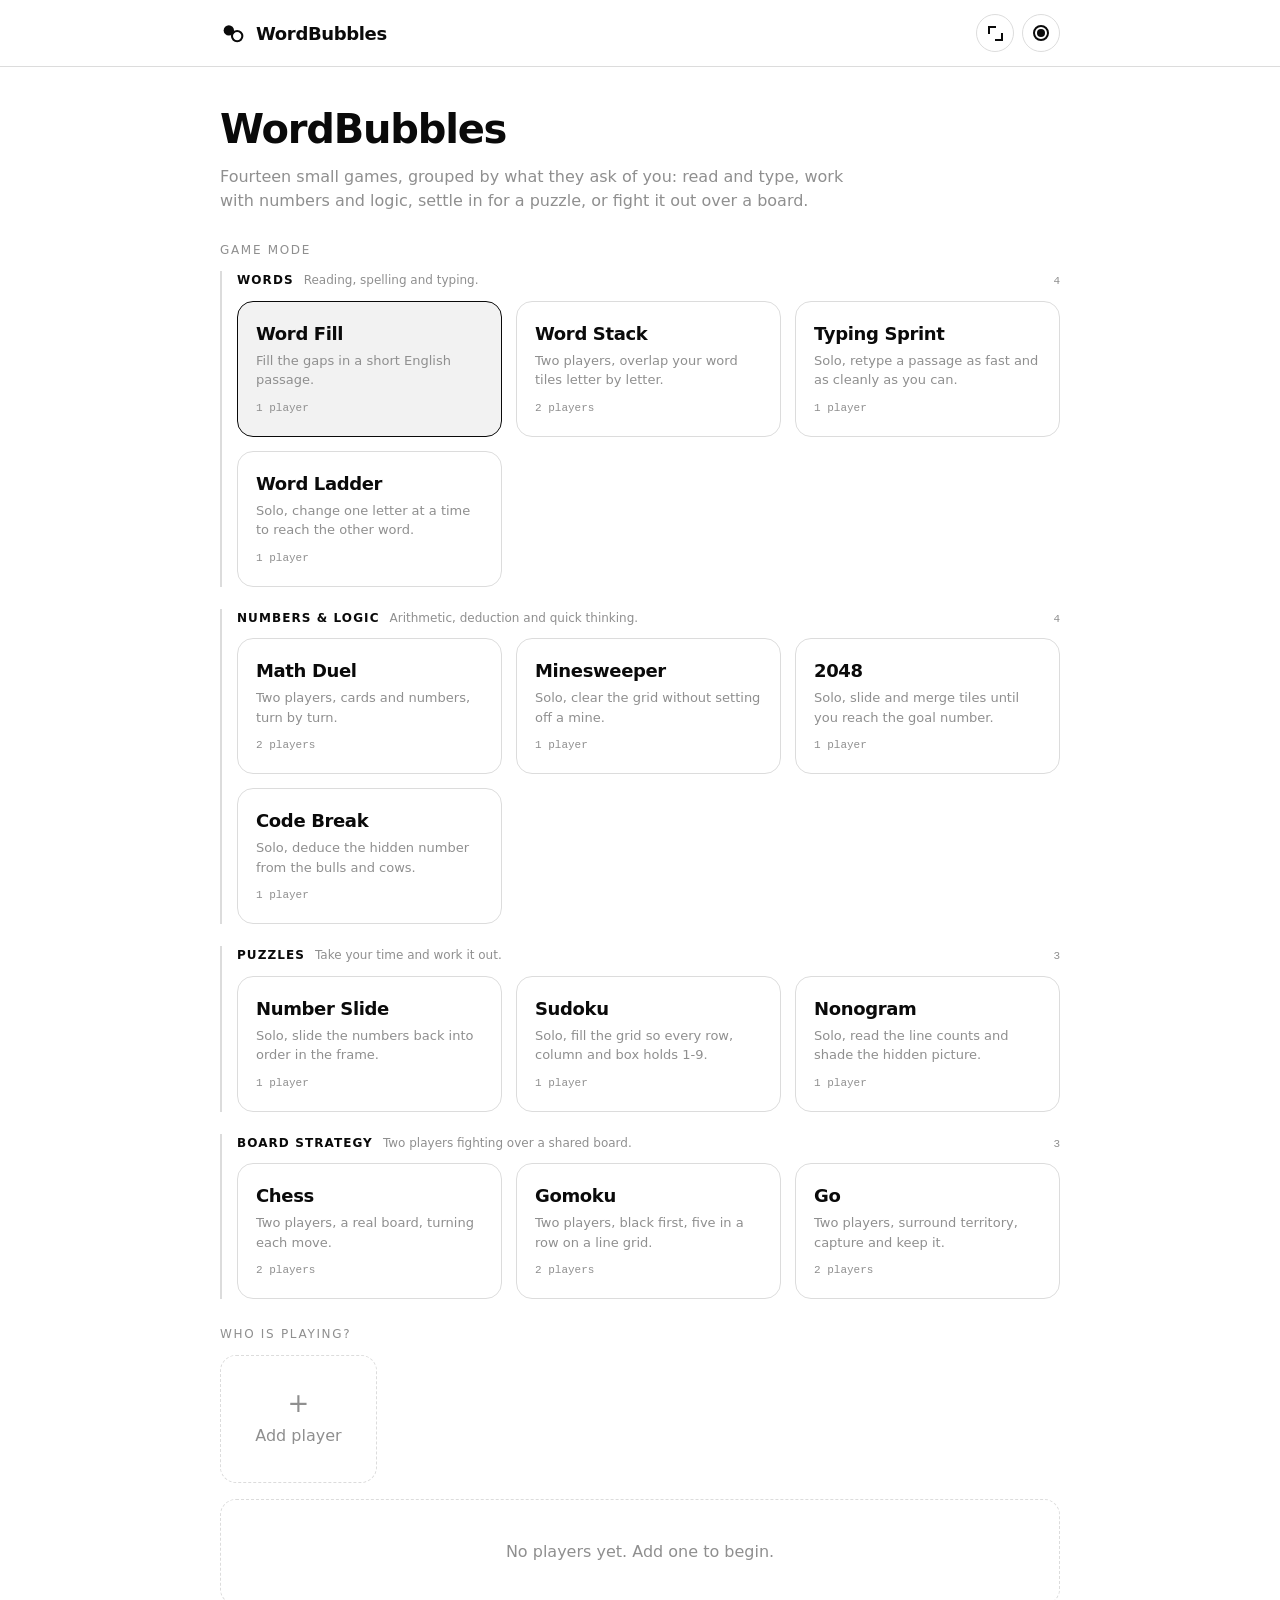
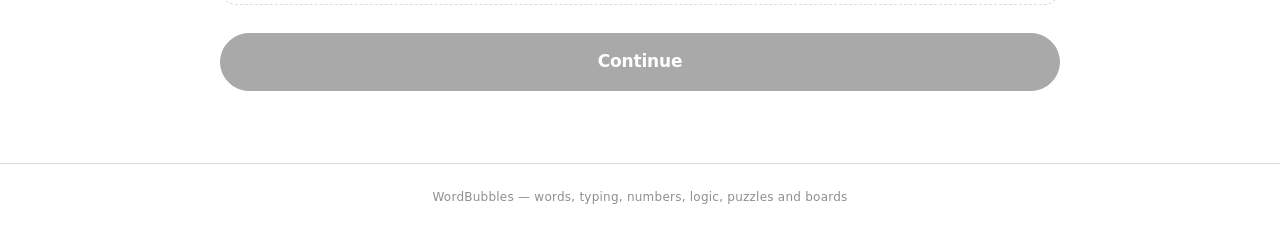
==== commit 84b1ab41: "Add five games: Nonogram, 2048, Typing Sprint, Code Break, Word Ladder The home screen is regrouped " ====
--- a/WordBubbles.html
+++ b/WordBubbles.html
@@ -4,7 +4,7 @@
   <meta charset="UTF-8" />
   <meta name="viewport" content="width=device-width, initial-scale=1.0, viewport-fit=cover" />
   <title>WordBubbles — standalone</title>
-  <meta name="description" content="WordBubbles — nine minimal games: fill in the blanks, duel with numbers, chess, gomoku, go, minesweeper, word stacking, number slide and sudoku." />
+  <meta name="description" content="WordBubbles — fourteen small games: word fill, word stack, typing, word ladder, math duel, minesweeper, 2048, code break, number slide, sudoku, nonogram, chess, gomoku and go." />
 <style>
 /* ============================================================
    WordBubbles — minimal black & white theme + motion
@@ -39,6 +39,7 @@
   /* the goban also stays light in both themes so the white stones read */
   --goban-bg: #e4e4e4;
   --goban-line: #7a7a7a;
+  --g8-ink: 0, 0, 0;              /* 2048 tile ramp ink */
 }
 
 [data-theme="dark"] {
@@ -56,6 +57,7 @@
   --danger: #ff3b30;
   --goban-bg: #d8d8d8;
   --goban-line: #6e6e6e;
+  --g8-ink: 255, 255, 255;
   --shadow: 0 1px 0 rgba(255,255,255,.03), 0 10px 30px -18px rgba(0,0,0,.9);
 }
 
@@ -1015,6 +1017,201 @@
 .su-key.done { opacity: .3; }
 .su-key.erase { font-size: 16px; }
 .su-notes { width: 100%; }
+
+/* ---------------- nonogram ---------------- */
+.ng-screen { display: flex; flex-direction: column; gap: 14px; align-items: center; }
+.ng-screen .chess-status { width: 100%; }
+.ng-wrap { display: grid; grid-template-columns: auto auto; grid-template-rows: auto auto; }
+.ng-top { display: grid; grid-template-columns: repeat(var(--n), var(--c)); align-items: end; }
+.ng-left { display: grid; grid-template-rows: repeat(var(--n), var(--c)); justify-items: end; }
+.ng-grid {
+  display: grid;
+  grid-template-columns: repeat(var(--n), var(--c));
+  grid-template-rows: repeat(var(--n), var(--c));
+  border: 2px solid var(--fg); border-radius: 6px; overflow: hidden; background: var(--bg);
+}
+.ng-clue {
+  display: flex; align-items: center; justify-content: flex-end; gap: .32em;
+  color: var(--muted); font-family: var(--mono); font-weight: 700;
+  font-size: clamp(9px, 2.1vw, 15px); line-height: 1.05;
+}
+.ng-clue-top { flex-direction: column; justify-content: flex-end; height: calc(var(--c) * 2.4); }
+.ng-clue-top b { display: block; }
+.ng-clue-left { width: calc(var(--c) * 2.4); }
+.ng-clue-left b { display: inline-block; }
+.ng-clue.done b { opacity: .28; }
+.ng-clue.over b { color: var(--danger); }
+.ng-c {
+  position: relative; padding: 0; border: none; background: none; cursor: pointer;
+  touch-action: none; box-shadow: inset -1px -1px 0 var(--line-soft);
+  transition: background .1s var(--ease);
+}
+/* faint guide lines every five squares, like a printed puzzle */
+.ng-c.c5 { box-shadow: inset -2px -1px 0 var(--fg); }
+.ng-c.r5 { box-shadow: inset -1px -2px 0 var(--fg); }
+.ng-c.c5.r5 { box-shadow: inset -2px -2px 0 var(--fg); }
+.ng-c.on { background: var(--fg); }
+.ng-c.cross::after {
+  content: '×'; position: absolute; inset: 0;
+  display: flex; align-items: center; justify-content: center;
+  color: var(--muted); font-size: calc(var(--c) * .72); line-height: 1; font-weight: 400;
+}
+.ng-c:hover { background: var(--soft); }
+.ng-c.on:hover { background: var(--fg); }
+
+/* ---------------- 2048 ---------------- */
+.g8-screen { display: flex; flex-direction: column; gap: 14px; align-items: center; }
+.g8-screen .chess-status { width: 100%; }
+.g8-wrap { touch-action: none; }
+.g8-grid {
+  display: grid; grid-template-columns: repeat(var(--n), 1fr);
+  width: min(90vw, 52vh, 440px); aspect-ratio: 1 / 1;
+  gap: 6px; padding: 6px; border-radius: 12px;
+  background: var(--soft); border: 1.5px solid var(--line-soft);
+}
+/* One ink, eleven strengths: the same ramp reads correctly in both themes, and
+   the number is always printed so no tile depends on its shade alone. */
+.g8-c {
+  display: flex; align-items: center; justify-content: center;
+  border-radius: 8px; background: rgba(var(--g8-ink), var(--tone, 0));
+  color: var(--fg); font-family: var(--mono); font-weight: 800;
+  font-size: clamp(15px, 4.6vw, 32px); letter-spacing: -0.03em;
+  transition: background .12s var(--ease), color .12s var(--ease);
+}
+.g8-c.t1 { --tone: .05; box-shadow: inset 0 0 0 1.5px var(--line-soft); }
+.g8-c.t2 { --tone: .11; }
+.g8-c.t3 { --tone: .19; }
+.g8-c.t4 { --tone: .28; }
+.g8-c.t5 { --tone: .38; }
+.g8-c.t6 { --tone: .48; }
+.g8-c.t7 { --tone: .58; }
+.g8-c.t8 { --tone: .68; }
+.g8-c.t9 { --tone: .79; }
+.g8-c.t10 { --tone: .90; }
+.g8-c.t11 { --tone: 1; }
+.g8-c.t7, .g8-c.t8, .g8-c.t9, .g8-c.t10, .g8-c.t11 { color: var(--bg); }
+.g8-c.merge { animation: g8pop .18s var(--ease); }
+.g8-c.new { animation: g8pop .16s var(--ease); }
+@keyframes g8pop {
+  0% { scale: .82; }
+  60% { scale: 1.06; }
+  100% { scale: 1; }
+}
+
+/* ---------------- typing sprint ---------------- */
+.ty-screen { display: flex; flex-direction: column; gap: 12px; }
+.ty-screen .chess-status { width: 100%; }
+.ty-title {
+  margin: 0; text-align: center; color: var(--muted);
+  font-size: 13px; font-weight: 600; letter-spacing: .06em; text-transform: uppercase;
+}
+.ty-wrap {
+  position: relative; max-height: min(44vh, 360px); overflow-y: auto;
+  padding: 14px 16px; border-radius: var(--radius);
+  background: var(--soft); border: 1.5px solid var(--line-soft);
+}
+.ty-text {
+  margin: 0; font-family: var(--mono); letter-spacing: .01em;
+  font-size: clamp(14px, 3.2vw, 19px); line-height: 1.9;
+}
+.ty-ch { color: var(--muted); border-radius: 3px; }
+.ty-ch.ok { color: var(--fg); }
+.ty-ch.bad { color: var(--bg); background: var(--danger); }
+.ty-ch.next { color: var(--bg); background: var(--fg); }
+/* the real input is invisible on top of the passage, so phones get a keyboard */
+.ty-input {
+  position: absolute; inset: 0; width: 100%; height: 100%;
+  opacity: 0; border: none; padding: 0; resize: none; overflow: hidden;
+  background: none; color: transparent; font-size: 16px; caret-color: transparent;
+}
+
+/* ---------------- code break ---------------- */
+.cb-screen { display: flex; flex-direction: column; gap: 14px; }
+.cb-screen .chess-status { width: 100%; }
+.cb-wrap {
+  display: flex; gap: 18px; align-items: flex-start;
+  justify-content: center; flex-wrap: wrap;
+}
+.cb-rows { display: flex; flex-direction: column; gap: 6px; }
+.cb-row {
+  display: flex; align-items: center; gap: 10px; padding: 4px 10px;
+  border-radius: 10px; border: 1.5px solid transparent; opacity: .5;
+  transition: opacity .2s var(--ease), background .2s var(--ease);
+}
+.cb-row.done { opacity: 1; }
+.cb-row.current { opacity: 1; border-color: var(--line-soft); background: var(--soft); }
+.cb-no { width: 1.5em; text-align: right; color: var(--muted); font-family: var(--mono); font-size: 11px; }
+.cb-digits { display: flex; gap: 5px; }
+.cb-digits b, .cb-reveal b {
+  display: flex; align-items: center; justify-content: center;
+  width: 30px; height: 34px; border-radius: 7px;
+  background: var(--bg); box-shadow: inset 0 0 0 1.5px var(--line-soft);
+  color: var(--fg); font-family: var(--mono); font-size: 17px; font-weight: 800;
+}
+.cb-digits b.blank {
+  background: repeating-linear-gradient(135deg, transparent 0 5px, var(--soft) 5px 10px);
+}
+.cb-digits b[data-cursor] { box-shadow: inset 0 0 0 2px var(--fg); }
+.cb-pegs { display: flex; gap: 4px; min-width: 3.2em; }
+.cb-peg { width: 11px; height: 11px; border-radius: 50%; flex: 0 0 auto; }
+.cb-peg.bull { background: var(--fg); }
+.cb-peg.cow { background: var(--bg); box-shadow: inset 0 0 0 2px var(--fg); }
+.cb-peg.none { background: var(--soft); box-shadow: inset 0 0 0 1px var(--line-soft); }
+.cb-side { display: flex; flex-direction: column; gap: 12px; width: min(88vw, 250px); }
+.cb-pad { display: grid; grid-template-columns: repeat(5, 1fr); gap: 6px; }
+.cb-key {
+  padding: 10px 0; border-radius: 9px; cursor: pointer;
+  border: 1.5px solid var(--line-soft); background: var(--bg); color: var(--fg);
+  font-family: var(--mono); font-size: 17px; font-weight: 800;
+  transition: transform .12s var(--ease), border-color .12s var(--ease), opacity .2s var(--ease);
+}
+.cb-key:hover { border-color: var(--fg); transform: translateY(-1px); }
+.cb-key:active { transform: scale(.95); }
+.cb-key.gone { opacity: .28; }
+.cb-key.wide { grid-column: span 2; font-size: 12px; letter-spacing: .04em; }
+.cb-key.go { grid-column: span 2; background: var(--fg); color: var(--bg); border-color: var(--fg); }
+.cb-legend { display: flex; flex-direction: column; gap: 5px; font-size: 11px; color: var(--muted); }
+.cb-legend span { display: flex; align-items: center; gap: 7px; }
+.cb-reveal { display: flex; gap: 6px; justify-content: center; margin-top: 10px; }
+
+/* ---------------- word ladder ---------------- */
+.la-screen { display: flex; flex-direction: column; gap: 14px; align-items: center; }
+.la-screen .chess-status { width: 100%; }
+.la-goal { display: flex; align-items: center; justify-content: center; gap: 10px; }
+.la-arrow { color: var(--muted); font-size: 14px; }
+.la-word {
+  padding: 6px 12px; border-radius: 8px; background: var(--soft);
+  font-family: var(--mono); font-weight: 800; letter-spacing: .16em;
+}
+.la-word.start { box-shadow: inset 0 0 0 1.5px var(--line-soft); }
+.la-word.target { background: var(--fg); color: var(--bg); }
+.la-wrap { display: flex; flex-direction: column; gap: 12px; width: 100%; max-width: 520px; }
+.la-rungs {
+  display: flex; flex-direction: column; gap: 6px;
+  max-height: min(38vh, 300px); overflow-y: auto; padding: 2px;
+}
+.la-rung {
+  padding: 7px 14px; border-radius: 9px; background: var(--bg);
+  box-shadow: inset 0 0 0 1.5px var(--line-soft); color: var(--fg);
+  font-family: var(--mono); font-weight: 700; letter-spacing: .18em;
+  font-size: clamp(16px, 3.6vw, 21px);
+  transition: box-shadow .18s var(--ease);
+}
+.la-rung span { opacity: .8; }
+/* the one letter that changed gets a block of its own */
+.la-rung b { background: var(--fg); color: var(--bg); border-radius: 3px; padding: 0 .08em; }
+.la-rung.current { box-shadow: inset 0 0 0 2px var(--fg); }
+.la-rung.start { opacity: .75; }
+.la-rung.target { background: var(--fg); color: var(--bg); }
+.la-rung.target b { background: var(--bg); color: var(--fg); }
+.la-entry { display: flex; align-items: center; gap: 8px; }
+.la-input {
+  flex: 1 1 auto; min-width: 0; padding: 10px 12px; border-radius: 9px;
+  border: 1.5px solid var(--line-soft); background: var(--bg); color: var(--fg);
+  font-family: var(--mono); font-size: 17px; letter-spacing: .18em;
+}
+.la-input:focus { outline: none; border-color: var(--fg); }
+.la-final { display: flex; flex-wrap: wrap; align-items: center; justify-content: center; gap: 6px; }
 
 /* ---------------- word stack ---------------- */
 
@@ -1553,7 +1750,7 @@
   <main id="app" class="app"></main>
 
   <footer class="footer">
-      <span>WordBubbles — words, numbers, chess, stones, mines, tiles, puzzles and shapes</span>
+      <span>WordBubbles — words, typing, numbers, logic, puzzles and boards</span>
   </footer>
 
   <div id="modalRoot" class="modal-root" hidden></div>
@@ -3188,14 +3385,15 @@
   const MIN_SPEED = 0.5, MAX_SPEED = 1.6, MAX_POINTS = 300, CLEAN_BONUS = 20;
 
   /* `clues` is how many numbers stay printed; `par` is the time (seconds) that
-     earns a 1.0 speed multiplier. */
+     earns a 1.0 speed multiplier. The generator removes numbers in mirror pairs,
+     so the printed count lands one below the target. */
   const LEVELS = [
-    { key: 'easy', label: 'Easy', clues: 42, base: 80, par: 360,
-      desc: 'About 41 numbers printed. Plain row-and-column logic is enough.' },
-    { key: 'medium', label: 'Medium', clues: 34, base: 150, par: 720,
-      desc: 'About 33 numbers printed. You will want the pencil marks.' },
-    { key: 'hard', label: 'Hard', clues: 28, base: 190, par: 1200,
-      desc: 'About 27 numbers printed, still a single solution. Take your time.' }
+    { key: 'easy', label: 'Easy', clues: 48, base: 80, par: 360,
+      desc: 'About 47 numbers printed. Row-and-column logic alone is enough.' },
+    { key: 'medium', label: 'Medium', clues: 40, base: 150, par: 720,
+      desc: 'About 39 numbers printed. Comfortable, but pencil marks help.' },
+    { key: 'hard', label: 'Hard', clues: 34, base: 190, par: 1200,
+      desc: 'About 33 numbers printed, still a single solution. A real puzzle.' }
   ];
 
   const cfgOf = key => LEVELS.filter(l => l.key === key)[0] || LEVELS[0];
@@ -3468,6 +3666,1049 @@
     conflicts: conflicts, complete: complete,
     toggleNotes: toggleNotes, firstEmpty: firstEmpty,
     finish: finish, generate: generate, countSolutions: countSolutions
+  };
+})();
+  </script>
+  <script>
+/* ============================================================
+   Nonogram — read the numbers around the grid and shade the picture.
+
+   Each row and column carries the lengths of its runs of shaded squares,
+   in order. Shade the squares that fit every one of those clues.
+
+   The picture is generated and then checked with a proper line solver:
+   a puzzle is only handed out if shading every forced square, over and
+   over, settles the whole grid — which means it can always be finished
+   by logic alone, with no guessing, and has exactly one answer.
+   ============================================================ */
+const Nonogram = (() => {
+  const LEVELS = [
+    { key: 'easy', label: '5 × 5', n: 5, base: 80, par: 120, minRun: 1, maxRun: 3,
+      desc: 'A small picture. A gentle warm-up.' },
+    { key: 'medium', label: '10 × 10', n: 10, base: 150, par: 420, minRun: 1, maxRun: 4,
+      desc: 'A medium picture. Real nonogram thinking.' },
+    { key: 'hard', label: '15 × 15', n: 15, base: 190, par: 900, minRun: 1, maxRun: 5,
+      desc: 'A big picture. Long, but every step is logical.' }
+  ];
+
+  const MIN_SPEED = 0.5, MAX_SPEED = 1.6, MAX_POINTS = 300;
+  const FILLED = 1, EMPTY = -1, UNKNOWN = 0;
+
+  const cfgOf = key => LEVELS.filter(l => l.key === key)[0] || LEVELS[0];
+
+  /* ---------------- the line solver ----------------
+     For one line we ask, over every arrangement that fits the clues and the
+     squares already decided, which squares are shaded in ALL of them (so they
+     are certainly shaded) and which are blank in all of them. That is the
+     whole trick behind solving a nonogram without guessing. */
+  function lineSolve(blocks, known) {
+    const n = known.length, k = blocks.length;
+    const clearAt = i => known[i] !== FILLED;           // may this square be blank?
+    const runFits = (s, len) => {
+      if (s + len > n) return false;
+      for (let i = s; i < s + len; i++) if (known[i] === EMPTY) return false;
+      return true;
+    };
+    /* Where the line stands after a block of `len` starting at `s`: normally one
+       square further on (the blank that separates runs), but when the block ends
+       at the last square there is no separator left to consume. */
+    const after = (s, len) => (s + len === n ? n : s + len + 1);
+    /* f[i][j]: squares i..n-1 can be covered exactly by blocks j..k-1 */
+    const f = [];
+    for (let i = 0; i <= n + 1; i++) f.push(new Array(k + 1).fill(false));
+    f[n][k] = true;
+    for (let i = n - 1; i >= 0; i--) {
+      let allClear = true;
+      for (let t = i; t < n; t++) if (known[t] === FILLED) { allClear = false; break; }
+      f[i][k] = allClear;
+    }
+    for (let i = n - 1; i >= 0; i--) {
+      for (let j = k - 1; j >= 0; j--) {
+        const len = blocks[j];
+        let ok = false;
+        if (clearAt(i) && f[i + 1][j]) ok = true;
+        if (!ok && runFits(i, len) && (i + len === n || clearAt(i + len)) &&
+            f[after(i, len)][j + 1]) ok = true;
+        f[i][j] = ok;
+      }
+    }
+    /* g[i][j]: squares 0..i-1 can be covered exactly by blocks 0..j-1 */
+    const g = [];
+    for (let i = 0; i <= n + 1; i++) g.push(new Array(k + 1).fill(false));
+    g[0][0] = true;
+    const canFill = new Array(n).fill(false);
+    const canEmpty = new Array(n).fill(false);
+    for (let i = 0; i <= n + 1; i++) {
+      for (let j = 0; j <= k; j++) {
+        if (!g[i][j] || i >= n) continue;
+        if (clearAt(i) && f[i + 1][j]) {
+          canEmpty[i] = true;
+          g[i + 1][j] = true;
+        }
+        if (j < k) {
+          const len = blocks[j];
+          if (runFits(i, len) && (i + len === n || clearAt(i + len)) &&
+              f[after(i, len)][j + 1]) {
+            for (let t = i; t < i + len; t++) canFill[t] = true;
+            /* the square right after a run is blank in this arrangement —
+               without this the solver has squares with no verdict at all and
+               gives up on lines that are perfectly solvable */
+            if (i + len < n) canEmpty[i + len] = true;
+            g[after(i, len)][j + 1] = true;
+          }
+        }
+      }
+    }
+    const out = new Array(n).fill(UNKNOWN);
+    for (let i = 0; i < n; i++) {
+      if (canFill[i] && !canEmpty[i]) out[i] = FILLED;
+      else if (canEmpty[i] && !canFill[i]) out[i] = EMPTY;
+      else if (!canFill[i] && !canEmpty[i]) return null;   // no arrangement at all
+    }
+    return out;
+  }
+
+  /* Repeat the line solver over every row and column until nothing new falls
+     out. Returns the settled grid, or null when the clues do not fit. */
+  function propagate(clues, n) {
+    const grid = new Array(n * n).fill(UNKNOWN);
+    let changed = true;
+    let guard = 0;
+    while (changed && guard++ < n * 4) {
+      changed = false;
+      for (let r = 0; r < n; r++) {
+        const known = [];
+        for (let c = 0; c < n; c++) known.push(grid[r * n + c]);
+        const line = lineSolve(clues.rows[r], known);
+        if (!line) return null;
+        for (let c = 0; c < n; c++) {
+          if (line[c] !== UNKNOWN && grid[r * n + c] === UNKNOWN) {
+            grid[r * n + c] = line[c];
+            changed = true;
+          }
+        }
+      }
+      for (let c = 0; c < n; c++) {
+        const known = [];
+        for (let r = 0; r < n; r++) known.push(grid[r * n + c]);
+        const line = lineSolve(clues.cols[c], known);
+        if (!line) return null;
+        for (let r = 0; r < n; r++) {
+          if (line[r] !== UNKNOWN && grid[r * n + c] === UNKNOWN) {
+            grid[r * n + c] = line[r];
+            changed = true;
+          }
+        }
+      }
+    }
+    return grid.indexOf(UNKNOWN) < 0 ? grid : null;
+  }
+
+  /* ---------------- making a picture ---------------- */
+  const runsOf = line => {
+    const out = [];
+    let len = 0;
+    line.forEach(v => {
+      if (v === FILLED) len++;
+      else if (len) { out.push(len); len = 0; }
+    });
+    if (len) out.push(len);
+    return out;
+  };
+
+  function cluesOf(pic, n) {
+    const rows = [], cols = [];
+    for (let r = 0; r < n; r++) {
+      const line = [];
+      for (let c = 0; c < n; c++) line.push(pic[r * n + c]);
+      rows.push(runsOf(line));
+    }
+    for (let c = 0; c < n; c++) {
+      const line = [];
+      for (let r = 0; r < n; r++) line.push(pic[r * n + c]);
+      cols.push(runsOf(line));
+    }
+    return { rows: rows, cols: cols };
+  }
+
+  /* Blocky runs, mirrored left to right — pictures look deliberate and long
+     runs keep the clues from turning into a fog of lonely 1s. */
+  function randomPicture(n, minRun, maxRun) {
+    const picture = new Array(n * n).fill(0);
+    const half = Math.ceil(n / 2);
+    const span = Math.max(1, maxRun - minRun + 1);
+    for (let r = 0; r < n; r++) {
+      let c = 0;
+      while (c < half) {
+        const len = minRun + ((Math.random() * span) | 0);
+        const on = Math.random() < 0.55;
+        for (let k = 0; k < len && c < half; k++, c++) picture[r * n + c] = on ? FILLED : EMPTY;
+      }
+      for (let c2 = 0; c2 < half; c2++) picture[r * n + (n - 1 - c2)] = picture[r * n + c2];
+    }
+    return picture;
+  }
+
+  /* A line that is entirely blank, or one solid run right across, is already
+     finished before the player thinks — a picture full of those is no puzzle. */
+  function lineIsTrivial(clues, n) {
+    if (!clues.length) return true;
+    return clues.length === 1 && clues[0] === n;
+  }
+
+  /* Only hand out pictures that the line solver can finish on its own. */
+  function makePuzzle(n, minRun, maxRun) {
+    for (let relax = 0; relax < 3; relax++) {
+      const lo = Math.min(minRun + relax, maxRun);
+      for (let attempt = 0; attempt < 30; attempt++) {
+        const pic = randomPicture(n, lo, maxRun + relax);
+        let on = 0;
+        pic.forEach(v => { if (v === FILLED) on++; });
+        const share = on / (n * n);
+        if (share < 0.32 || share > 0.78) continue;         // too blank / too solid
+        const clues = cluesOf(pic, n);
+        let interesting = 0;
+        clues.rows.forEach(c => { if (!lineIsTrivial(c, n)) interesting++; });
+        clues.cols.forEach(c => { if (!lineIsTrivial(c, n)) interesting++; });
+        if (interesting < (n * 2) * 0.65) continue;         // banded, boring picture
+        const settled = propagate(clues, n);
+        if (settled) return { clues: clues, solution: settled };
+      }
+    }
+    return null;
+  }
+
+  /* ---------------- play ---------------- */
+
+  function start(level) {
+    const cfg = cfgOf(level);
+    let made = makePuzzle(cfg.n, cfg.minRun, cfg.maxRun);
+    if (!made) {
+      /* should not happen, but never leave the player with nothing */
+      const pic = new Array(cfg.n * cfg.n).fill(EMPTY);
+      pic[0] = FILLED;
+      const clues = cluesOf(pic, cfg.n);
+      made = { clues: clues, solution: pic };
+    }
+    return {
+      level: cfg.key, label: cfg.label, n: cfg.n,
+      base: cfg.base, par: cfg.par,
+      clues: made.clues,
+      solution: made.solution,
+      marks: new Array(cfg.n * cfg.n).fill(UNKNOWN),
+      mode: 'fill',                    // 'fill' shades, 'mark' cross-hatches
+      moves: 0, status: 'playing',
+      startedAt: Date.now(), elapsedMs: 0
+    };
+  }
+
+  const at = (st, i) => st.marks[i];
+  const isDone = st => st.status !== 'playing';
+
+  function paint(st, i, mode) {
+    if (st.status !== 'playing' || i < 0 || i >= st.marks.length) return false;
+    const want = (mode || st.mode) === 'mark' ? EMPTY : FILLED;
+    st.marks[i] = st.marks[i] === want ? UNKNOWN : want;
+    st.moves++;
+    if (check(st)) st.status = 'solved';
+    return true;
+  }
+
+  /* Put an exact mark on a square (fills use `paint`, drags use this so the
+     whole stroke shares one value instead of toggling square by square). */
+  function set(st, i, value) {
+    if (st.status !== 'playing' || i < 0 || i >= st.marks.length) return false;
+    if (st.marks[i] === value) return false;
+    st.marks[i] = value;
+    st.moves++;
+    if (check(st)) st.status = 'solved';
+    return true;
+  }
+
+  function toggleMode(st) {
+    st.mode = st.mode === 'mark' ? 'fill' : 'mark';
+    return st.mode;
+  }
+
+  function clearAll(st) {
+    if (st.status !== 'playing') return;
+    st.marks = st.marks.map(() => UNKNOWN);
+  }
+
+  /* The picture is right when every row and column shows exactly its clues. */
+  function check(st) {
+    const n = st.n;
+    const rows = [], cols = [];
+    for (let r = 0; r < n; r++) {
+      const line = [];
+      for (let c = 0; c < n; c++) line.push(st.marks[r * n + c] === FILLED ? FILLED : EMPTY);
+      rows.push(runsOf(line));
+    }
+    for (let c = 0; c < n; c++) {
+      const line = [];
+      for (let r = 0; r < n; r++) line.push(st.marks[r * n + c] === FILLED ? FILLED : EMPTY);
+      cols.push(runsOf(line));
+    }
+    const same = (a, b) => a.length === b.length && a.every((v, i) => v === b[i]);
+    for (let r = 0; r < n; r++) if (!same(rows[r], st.clues.rows[r])) return false;
+    for (let c = 0; c < n; c++) if (!same(cols[c], st.clues.cols[c])) return false;
+    return true;
+  }
+
+  /* Per-line state for the view: `done` when the clue is matched, `over` when
+     too many squares are shaded for the clue to ever fit. */
+  function lineStates(st) {
+    const n = st.n;
+    const rows = [], cols = [];
+    for (let r = 0; r < n; r++) {
+      const line = [];
+      let on = 0;
+      for (let c = 0; c < n; c++) {
+        line.push(st.marks[r * n + c] === FILLED ? FILLED : EMPTY);
+        if (st.marks[r * n + c] === FILLED) on++;
+      }
+      const need = st.clues.rows[r].reduce((a, b) => a + b, 0);
+      const run = runsOf(line);
+      rows.push(on >= need && run.join(',') === st.clues.rows[r].join(',')
+        ? 'done' : (on < need ? 'open' : 'over'));
+    }
+    for (let c = 0; c < n; c++) {
+      const line = [];
+      let on = 0;
+      for (let r = 0; r < n; r++) {
+        line.push(st.marks[r * n + c] === FILLED ? FILLED : EMPTY);
+        if (st.marks[r * n + c] === FILLED) on++;
+      }
+      const need = st.clues.cols[c].reduce((a, b) => a + b, 0);
+      const run = runsOf(line);
+      cols.push(on >= need && run.join(',') === st.clues.cols[c].join(',')
+        ? 'done' : (on < need ? 'open' : 'over'));
+    }
+    return { rows: rows, cols: cols };
+  }
+
+  const filledCount = st => st.marks.filter(m => m === FILLED).length;
+
+  function finish(st) {
+    const cfg = cfgOf(st.level);
+    const seconds = Math.max(1, Math.round((st.elapsedMs || 0) / 1000));
+    const solved = st.status === 'solved' || check(st);
+    const speed = Math.max(MIN_SPEED, Math.min(MAX_SPEED, cfg.par / seconds));
+    return {
+      level: st.level, label: st.label, n: st.n,
+      solved: solved, seconds: seconds, speed: speed,
+      par: cfg.par, base: cfg.base,
+      moves: st.moves, shaded: filledCount(st),
+      total: st.solution.filter(v => v === FILLED).length,
+      points: solved ? Math.max(0, Math.min(MAX_POINTS, Math.round(cfg.base * speed))) : 0
+    };
+  }
+
+  return {
+    LEVELS: LEVELS, cfgOf: cfgOf, MAX_POINTS: MAX_POINTS,
+    FILLED: FILLED, EMPTY: EMPTY, UNKNOWN: UNKNOWN,
+    start: start, paint: paint, set: set, toggleMode: toggleMode, clearAll: clearAll,
+    check: check, lineStates: lineStates, filledCount: filledCount, finish: finish,
+    /* exposed for tests */
+    lineSolve: lineSolve, propagate: propagate, cluesOf: cluesOf, runsOf: runsOf,
+    makePuzzle: makePuzzle, lineIsTrivial: lineIsTrivial
+  };
+})();
+  </script>
+  <script>
+/* ============================================================
+   2048 — slide the grid, merge equal tiles, reach the goal tile.
+
+   Every swipe moves the whole board as far as it can go; two equal
+   numbers that meet become their sum. One new tile appears per move,
+   and the round ends when the goal tile shows up (or when the board
+   jams with no move left).
+   ============================================================ */
+const G2048 = (() => {
+  const LEVELS = [
+    { key: 'easy', label: '3 × 3', n: 3, goal: 64, base: 120,
+      desc: 'A small grid. Reach 64 — easier than it sounds.' },
+    { key: 'medium', label: '4 × 4', n: 4, goal: 512, base: 220,
+      desc: 'The classic grid. Reach 512.' },
+    { key: 'hard', label: '4 × 4, big goal', n: 4, goal: 2048, base: 280,
+      desc: 'The classic grid, all the way to 2048. Needs planning.' }
+  ];
+
+  const MAX_POINTS = 300, CLEAR_BONUS = 20, SPAWN_FOUR = 0.1;
+  const DIRS = { up: [-1, 0], down: [1, 0], left: [0, -1], right: [0, 1] };
+
+  const cfgOf = key => LEVELS.filter(l => l.key === key)[0] || LEVELS[0];
+
+  function start(level) {
+    const cfg = cfgOf(level);
+    const st = {
+      level: cfg.key, label: cfg.label, n: cfg.n, goal: cfg.goal, base: cfg.base,
+      board: new Array(cfg.n * cfg.n).fill(0),
+      score: 0, moves: 0, merges: 0, best: 0,
+      status: 'playing', startedAt: Date.now(), elapsedMs: 0
+    };
+    spawn(st);
+    spawn(st);
+    st.status = 'playing';
+    return st;
+  }
+
+  function emptyCells(st) {
+    const out = [];
+    for (let i = 0; i < st.board.length; i++) if (!st.board[i]) out.push(i);
+    return out;
+  }
+
+  function spawn(st) {
+    const free = emptyCells(st);
+    if (!free.length) return -1;
+    const at = free[(Math.random() * free.length) | 0];
+    st.board[at] = Math.random() < SPAWN_FOUR ? 4 : 2;
+    return at;
+  }
+
+  /* The index lists a swipe travels along: the first entry is the far end, so
+     packing the values toward the front slides them in the pressed direction. */
+  function lines(st, dir) {
+    const n = st.n;
+    const out = [];
+    for (let a = 0; a < n; a++) {
+      const line = [];
+      for (let b = 0; b < n; b++) {
+        let r, c;
+        if (dir === 'left') { r = a; c = b; }
+        else if (dir === 'right') { r = a; c = n - 1 - b; }
+        else if (dir === 'up') { r = b; c = a; }
+        else { r = n - 1 - b; c = a; }
+        line.push(r * n + c);
+      }
+      out.push(line);
+    }
+    return out;
+  }
+
+  /* Slide and merge one line. Returns the board positions that just merged. */
+  function collapse(st, cells) {
+    const n = st.n;
+    const packed = [];
+    cells.forEach(i => { if (st.board[i]) packed.push(st.board[i]); });
+    const out = [];
+    const mergedAt = [];
+    for (let k = 0; k < packed.length; k++) {
+      if (k < packed.length - 1 && packed[k] === packed[k + 1]) {
+        const v = packed[k] * 2;
+        out.push(v);
+        mergedAt.push(out.length - 1);
+        st.score += v;
+        st.merges++;
+        k++;
+      } else {
+        out.push(packed[k]);
+      }
+    }
+    while (out.length < n) out.push(0);
+    let changed = false;
+    for (let k = 0; k < n; k++) {
+      if (st.board[cells[k]] !== out[k]) changed = true;
+      st.board[cells[k]] = out[k];
+    }
+    return { changed: changed, mergedAt: mergedAt.map(k => cells[k]) };
+  }
+
+  /* One swipe. `dir` is one of up / down / left / right. */
+  function move(st, dir) {
+    if (st.status !== 'playing') return { moved: false };
+    if (!DIRS[dir]) return { moved: false };
+    const merged = [];
+    let changed = false;
+    lines(st, dir).forEach(line => {
+      const r = collapse(st, line);
+      if (r.changed) changed = true;
+      r.mergedAt.forEach(i => merged.push(i));
+    });
+    if (!changed) return { moved: false };
+
+    st.moves++;
+    const spawned = spawn(st);
+    st.best = Math.max(st.best, bestTile(st));
+    if (bestTile(st) >= st.goal) st.status = 'won';
+    else if (!hasMoves(st)) st.status = 'lost';
+    return {
+      moved: true, merged: merged, spawned: spawned,
+      status: st.status, score: st.score, best: bestTile(st)
+    };
+  }
+
+  function bestTile(st) {
+    let b = 0;
+    st.board.forEach(v => { if (v > b) b = v; });
+    return b;
+  }
+
+  function hasMoves(st) {
+    const n = st.n;
+    if (emptyCells(st).length) return true;
+    for (let r = 0; r < n; r++) {
+      for (let c = 0; c < n; c++) {
+        const v = st.board[r * n + c];
+        if (c + 1 < n && st.board[r * n + c + 1] === v) return true;
+        if (r + 1 < n && st.board[(r + 1) * n + c] === v) return true;
+      }
+    }
+    return false;
+  }
+
+  /* Points scale with how far the board got: reaching the goal pays the full
+     base, a half-way board still pays half. Nothing is ever taken away. */
+  function finish(st) {
+    const cfg = cfgOf(st.level);
+    const seconds = Math.max(1, Math.round((st.elapsedMs || 0) / 1000));
+    const best = Math.max(st.best, bestTile(st));
+    const won = st.status === 'won' || best >= st.goal;
+    const share = Math.max(0, Math.min(1, best / st.goal));
+    const clearBonus = won ? CLEAR_BONUS : 0;
+    return {
+      level: st.level, label: st.label, n: st.n, goal: st.goal,
+      solved: won, seconds: seconds, moves: st.moves, merges: st.merges,
+      score: st.score, best: best, base: cfg.base, clearBonus: clearBonus,
+      points: Math.max(0, Math.min(MAX_POINTS,
+        Math.round(st.base * share) + clearBonus))
+    };
+  }
+
+  return {
+    DIRS: DIRS, LEVELS: LEVELS, cfgOf: cfgOf, MAX_POINTS: MAX_POINTS,
+    start: start, move: move, spawn: spawn, emptyCells: emptyCells,
+    bestTile: bestTile, hasMoves: hasMoves, finish: finish
+  };
+})();
+  </script>
+  <script>
+/* ============================================================
+   Typing Sprint — retype a passage as fast and as cleanly as you can.
+
+   The passages are the ones Word Fill already uses, so there is nothing
+   new to author. Every character is judged as you type it: a right one
+   darkens, a wrong one turns red and stays counted.
+
+   Score = speed against the level's target words-per-minute, plus a
+   bonus for a completely clean run.
+   ============================================================ */
+const Typing = (() => {
+  const LEVELS = [
+    { key: 'primary', label: 'Primary', base: 80, wpm: 15,
+      desc: 'Short simple sentences. Aim for 15 words per minute.' },
+    { key: 'easy', label: 'Easy', base: 110, wpm: 20,
+      desc: 'Everyday sentences. Aim for 20 words per minute.' },
+    { key: 'medium', label: 'Medium', base: 160, wpm: 25,
+      desc: 'Longer sentences. Aim for 25 words per minute.' },
+    { key: 'hard', label: 'Hard', base: 220, wpm: 30,
+      desc: 'Dense sentences. Aim for 30 words per minute.' }
+  ];
+
+  const MIN_SPEED = 0.5, MAX_SPEED = 1.6, MAX_POINTS = 300, CLEAN_BONUS = 20;
+
+  const cfgOf = key => LEVELS.filter(l => l.key === key)[0] || LEVELS[1];
+
+  /* Don't hand out the same passage twice in a row. */
+  let lastId = null;
+
+  function pool(level) {
+    const p = (typeof PASSAGE_POOLS !== 'undefined' && PASSAGE_POOLS[level]) || null;
+    return (p && p.length) ? p : PASSAGE_POOLS.easy;
+  }
+
+  function start(level) {
+    const cfg = cfgOf(level);
+    const list = pool(cfg.key);
+    let pick = list[(Math.random() * list.length) | 0];
+    if (list.length > 1 && pick.id === lastId) {
+      pick = list[(list.indexOf(pick) + 1) % list.length];
+    }
+    lastId = pick.id;
+    const info = (typeof DIFFICULTY !== 'undefined' && DIFFICULTY[cfg.key]) || { label: cfg.key };
+    return {
+      level: cfg.key, label: info.label || cfg.key,
+      base: cfg.base, wpmTarget: cfg.wpm,
+      title: pick.title, target: pick.text,
+      typed: '', correct: 0, errors: 0,
+      status: 'playing', startedAt: Date.now(), elapsedMs: 0
+    };
+  }
+
+  /* Feed the whole typed string (an input event gives us the full value, which
+     makes backspacing and corrections just work). */
+  function type(st, value) {
+    if (st.status !== 'playing') return { ok: false };
+    const v = String(value == null ? '' : value).slice(0, st.target.length);
+    const prevLen = st.typed.length;
+    st.typed = v;
+    let correct = 0;
+    for (let i = 0; i < v.length; i++) if (v[i] === st.target[i]) correct++;
+    st.correct = correct;
+    /* only brand-new characters can add errors; fixing one removes the mark */
+    if (v.length > prevLen) {
+      for (let i = prevLen; i < v.length; i++) if (v[i] !== st.target[i]) st.errors++;
+    }
+    if (v.length >= st.target.length) st.status = 'done';
+    return { ok: true, correct: correct, errors: st.errors, done: st.status === 'done' };
+  }
+
+  const progress = st => st.typed.length / st.target.length;
+
+  function live(st, elapsedMs) {
+    const typed = st.typed.length;
+    const minutes = Math.max(1 / 60, (elapsedMs || 0) / 60000);
+    const wpm = (typed / 5) / minutes;
+    const accuracy = typed ? st.correct / typed : 1;
+    return { typed: typed, correct: st.correct, wpm: wpm, accuracy: accuracy, errors: st.errors };
+  }
+
+  function finish(st) {
+    const cfg = cfgOf(st.level);
+    const seconds = Math.max(1, Math.round((st.elapsedMs || 0) / 1000));
+    const live2 = live(st, st.elapsedMs || 0);
+    const wpm = live2.wpm;
+    const accuracy = live2.accuracy;
+    const clean = st.errors === 0 && st.status === 'done';
+    const speed = Math.max(MIN_SPEED, Math.min(MAX_SPEED, wpm / cfg.wpm));
+    return {
+      level: st.level, label: st.label, title: st.title,
+      done: st.status === 'done', seconds: seconds,
+      wpm: wpm, accuracy: accuracy, errors: st.errors,
+      correct: st.correct, typed: st.typed.length, total: st.target.length,
+      speed: speed, clean: clean, base: cfg.base, wpmTarget: cfg.wpm,
+      points: st.status === 'done'
+        ? Math.max(0, Math.min(MAX_POINTS, Math.round(cfg.base * speed) + (clean ? CLEAN_BONUS : 0)))
+        : 0
+    };
+  }
+
+  return {
+    LEVELS: LEVELS, cfgOf: cfgOf, MAX_POINTS: MAX_POINTS,
+    start: start, type: type, progress: progress, live: live, finish: finish
+  };
+})();
+  </script>
+  <script>
+/* ============================================================
+   Code Break — guess the hidden number (bulls and cows / Mastermind).
+
+   Every guess is answered with two counts:
+     bulls — right digit in the right place
+     cows  — right digit in the wrong place
+   Crack the whole code before you run out of guesses.
+   ============================================================ */
+const CodeBreak = (() => {
+  /* `alphabet` is how many digits are in play (0 .. alphabet-1). A small
+     alphabet with repeats is a nicer kind of hard than a huge search space:
+     the guesses stay deducible instead of turning into a lucky dip. */
+  const LEVELS = [
+    { key: 'easy', label: '3 digits', len: 3, repeats: false, alphabet: 10, tries: 8, base: 90, par: 75,
+      desc: 'Three digits, no digit repeated. Eight guesses.' },
+    { key: 'medium', label: '4 digits', len: 4, repeats: false, alphabet: 10, tries: 8, base: 130, par: 120,
+      desc: 'Four digits, no digit repeated. Eight guesses.' },
+    { key: 'hard', label: '4 digits, repeats', len: 4, repeats: true, alphabet: 6, tries: 8, base: 170, par: 150,
+      desc: 'Four digits from 0-5, and a digit may repeat. Eight guesses.' }
+  ];
+
+  const MIN_SPEED = 0.5, MAX_SPEED = 1.6, MAX_POINTS = 300, SPARE_BONUS = 15;
+
+  const cfgOf = key => LEVELS.filter(l => l.key === key)[0] || LEVELS[0];
+
+  function makeSecret(cfg) {
+    const pool = [];
+    for (let d = 0; d < cfg.alphabet; d++) pool.push(d);
+    const out = [];
+    if (cfg.repeats) {
+      for (let i = 0; i < cfg.len; i++) out.push((Math.random() * cfg.alphabet) | 0);
+    } else {
+      for (let i = 0; i < cfg.len; i++) {
+        const at = (Math.random() * pool.length) | 0;
+        out.push(pool[at]);
+        pool.splice(at, 1);
+      }
+    }
+    return out;
+  }
+
+  function start(level) {
+    const cfg = cfgOf(level);
+    return {
+      level: cfg.key, label: cfg.label, len: cfg.len, repeats: cfg.repeats,
+      alphabet: cfg.alphabet, maxTries: cfg.tries, base: cfg.base, par: cfg.par,
+      secret: makeSecret(cfg),
+      rows: [],                       // { guess: [..], bulls, cows }
+      entry: new Array(cfg.len).fill(-1),
+      cursor: 0,
+      status: 'playing',
+      startedAt: Date.now(), elapsedMs: 0
+    };
+  }
+
+  /* Right digit right place, and right digit wrong place (counting each digit
+     only as often as the code itself holds it). */
+  function judge(secret, guess) {
+    let bulls = 0;
+    const leftSecret = [], leftGuess = [];
+    for (let i = 0; i < secret.length; i++) {
+      if (secret[i] === guess[i]) bulls++;
+      else { leftSecret.push(secret[i]); leftGuess.push(guess[i]); }
+    }
+    let cows = 0;
+    const used = new Array(10).fill(0);
+    leftSecret.forEach(d => { used[d]++; });
+    leftGuess.forEach(d => { if (used[d] > 0) { used[d]--; cows++; } });
+    return { bulls: bulls, cows: cows };
+  }
+
+  const filled = st => st.entry.indexOf(-1) < 0;
+  const triesLeft = st => st.maxTries - st.rows.length;
+
+  function typeDigit(st, d) {
+    if (st.status !== 'playing') return false;
+    if (d < 0 || d >= st.alphabet) return false;
+    if (st.cursor >= st.len) return false;
+    if (!st.repeats && st.entry.indexOf(d) >= 0) return false;
+    st.entry[st.cursor] = d;
+    st.cursor = Math.min(st.len, st.cursor + 1);
+    return true;
+  }
+
+  function backspace(st) {
+    if (st.status !== 'playing') return false;
+    if (st.cursor > 0 && st.entry[st.cursor - 1] >= 0) {
+      st.entry[st.cursor - 1] = -1;
+      st.cursor--;
+      return true;
+    }
+    if (st.cursor > 0) { st.cursor--; st.entry[st.cursor] = -1; return true; }
+    return false;
+  }
+
+  function clearEntry(st) {
+    if (st.status !== 'playing') return false;
+    st.entry = st.entry.map(() => -1);
+    st.cursor = 0;
+    return true;
+  }
+
+  /* Submit what has been typed. Returns the finished row, or a reason not to. */
+  function submit(st) {
+    if (st.status !== 'playing') return { ok: false, why: 'over' };
+    if (!filled(st)) return { ok: false, why: 'short' };
+    const guess = st.entry.slice();
+    const j = judge(st.secret, guess);
+    const row = { guess: guess, bulls: j.bulls, cows: j.cows };
+    st.rows.push(row);
+    st.entry = st.entry.map(() => -1);
+    st.cursor = 0;
+    if (j.bulls === st.len) st.status = 'solved';
+    else if (st.rows.length >= st.maxTries) st.status = 'lost';
+    return { ok: true, row: row, solved: st.status === 'solved', lost: st.status === 'lost' };
+  }
+
+  /* Which digits are knocked out by the guesses so far — shown as a keypad hint. */
+  function ruledOut(st) {
+    const gone = new Array(st.alphabet).fill(false);
+    if (st.repeats) return gone;
+    st.rows.forEach(r => {
+      if (r.bulls === 0 && r.cows === 0) r.guess.forEach(d => { gone[d] = true; });
+    });
+    return gone;
+  }
+
+  function finish(st) {
+    const cfg = cfgOf(st.level);
+    const seconds = Math.max(1, Math.round((st.elapsedMs || 0) / 1000));
+    const won = st.status === 'solved';
+    const speed = Math.max(MIN_SPEED, Math.min(MAX_SPEED, cfg.par / seconds));
+    const spare = won ? Math.max(0, st.maxTries - st.rows.length) * SPARE_BONUS : 0;
+    return {
+      level: st.level, label: st.label, len: st.len, repeats: st.repeats,
+      solved: won, seconds: seconds, speed: speed, par: cfg.par, base: cfg.base,
+      guesses: st.rows.length, maxTries: st.maxTries, spareBonus: spare,
+      secret: st.secret.slice(), rows: st.rows.slice(),
+      points: won ? Math.max(0, Math.min(MAX_POINTS, Math.round(cfg.base * speed) + spare)) : 0
+    };
+  }
+
+  return {
+    LEVELS: LEVELS, cfgOf: cfgOf, MAX_POINTS: MAX_POINTS,
+    start: start, judge: judge, typeDigit: typeDigit, backspace: backspace,
+    clearEntry: clearEntry, submit: submit, filled: filled, triesLeft: triesLeft,
+    ruledOut: ruledOut, finish: finish
+  };
+})();
+  </script>
+  <script>
+/* ============================================================
+   Word Ladder — walk from one word to another, one letter at a time.
+
+   Change exactly one letter each step and every rung must still be a
+   real word:  cat -> cot -> dot -> dog.
+
+   The word bank the rest of the app uses is far too small for this (its
+   biggest connected group of four-letter words is only 18 words), so the
+   ladder carries its own list of short common words chosen to link up.
+   ============================================================ */
+const Ladder = (() => {
+  const RAW3 = `
+    ace act add age ago aid aim air ale all and ant any ape apt arc are ark arm art ash ask ate awe axe
+    bad bag ban bar bat bay bed bee beg bet bid big bin bit boa bob bog boo bow box boy bud bug bun bus but buy
+    cab cad cam can cap car cat cob cod cog con cop cot cow coy cry cub cue cup cur cut
+    dab dad dam day den dew did die dig dim din dip doe dog dot dry dub dud due dug duo dye
+    ear eat ebb eel egg ego elf elk elm end era eve ewe eye
+    fad fan far fat fax fed fee few fib fig fin fir fit fix flu fly foe fog for fox fry fun fur
+    gag gap gas gel gem get gig gin got gum gun gut guy gym
+    had hag ham has hat hay hem hen her hew hid him hip his hit hoe hog hop hot how hub hue hug hum hut
+    ice icy ilk ill imp ink inn ion ire its ivy
+    jab jag jam jar jaw jay jet jig job jog jot joy jug jut
+    keg key kid kin kit
+    lab lad lag lap law lax lay led leg let lid lie lip lit lob log lot low lug lye
+    mad man map mar mat maw may men met mew mid mix mob mod mom mop mow mud mug mum
+    nab nag nap nay net new nib nil nip nod nor not now nun nut
+    oak oar oat odd ode off oft oil old one orb ore our out owe owl own
+    pad pal pan par pat paw pay pea peg pen per pet pew pie pig pin pit ply pod poi pop pot pox pry pub pug pun pup put
+    rag ram ran rap rat raw ray red ref rev rib rid rig rim rip rob rod roe rot row rub rue rug rum run rut rye
+    sac sad sag sap sat saw sax say sea see set sew she shy sic sin sip sir sit six ski sky sly sob sod son sop sow soy spa spy sty sub sue sum sun sup
+    tab tad tag tan tap tar tax tea ten the thy tic tie tin tip toe tog ton too top tot tow toy try tub tug tux two
+    ugh urn use
+    van vat vet vex via vie vow
+    wad wag wan war was wax way web wed wee wok won woo wow wry
+    yak yam yap yaw yea yen yes yet yew you
+    zag zap zip zoo
+  `;
+  const RAW4 = `
+    able ache acid acre aged ahoy aide ally also alto amid Andy apex arch area army arts atom aunt auto avid away axis
+    baby back bade bags bail bait bake bald bale ball balm band bane bang bank bard bare bark barn base bash bask bass bath bats bead beak beam bean bear beat beds beef been beep beer bees beet bell belt bend bent best beta bets bias bide bike bile bill bind bird bite bits bled blew blip blob bloc blot blow blue blur boar boat body boil bold bolt bomb bond bone bony book boom boon boot bore born boss both bout bowl brag bran brat bray bred brew brie brim brow buck buds buff bugs bulb bulk bull bump bunk buns buoy burn burp burr bury bus boy busy buys buzz
+    cafe cage cake calf call calm came camp cane cape caps card care carp cars cart case cash cask cast cats cave cede cell cent chap char chat chef chew chic chic chin chip chop chum cite city clad clam clan clap claw clay clip clod clog clot club clue coal coat code coil coin coke cold colt comb come cone cook cool coop cope cops copy cord core cork corn cost cosy cote cows cozy crab crag cram crew crib crop crow crux cube cubs cuff cull cult curb cure curl curt cusp cute cyan
+    dabs dado daft dais dale dame damp dare dark darn dart dash data date dawn days daze dead deaf deal dean dear debt deck deed deem deep deer deft defy demo dens dent deny desk dial dice died diet dime dine ding dint dire dirt dish disk dive dock does doff dogs dole doll dolt dome done doom door dope dose dote dots dove down doze drab drag dram draw drew drip drop drum dual duck duct dude duel dues duet duke dull duly dumb dump dune dusk dust duty dyed dyes
+    each earl earn ease east easy eats echo edge edit eels eggs egos elks else emit ends envy epic even ever evil exam exes exit
+    face fact fade fads fail fair fake fall fame fang fans fare farm fast fate fawn fear feat feed feel fees feet fell felt fend fern feud fief file fill film find fine fins fire firm fish fist fits five flag flak flap flat flaw flax flea fled flee flew flex flip flit flog flop flow flue flux foal foam foes fold folk fond font food fool foot ford fore fork form fort foss foul four fowl foes frog from fuel full fume fund funk furl fury fuse fuss fuzz
+    gabs gage gaga gale gall game gang gape gaps garb gate gave gaze gear geek gems gene gent germ gets gift gild gill gilt gird girl gist give glad glee glen glib glob glow glue glum glut gnat gnaw goad goal goat gods goes gold golf gone gong good goof gore gory gosh gout gown grab grad gram gray grew grid grim grin grip grit grow grub gulf gull gulp gums gunk guns gush gust guts guys gyms
+    habit? h, hack hail hair hale half hall halo halt hand hang hard hare hark harm harp hart hash hasp hate hats haul have hawk hays haze hazy head heal heap hear heat heck heed heel heft heir held hell helm help hemp hens herb herd here hero hers hewn hick hide high hike hill hilt hind hint hips hire hiss hits hive hoax hobo hock hoed hogs hold hole holy home hone honk hood hoof hook hoop hops horn hose host hots hove howl hubs hued hues huge hugs hulk hull hump hung hunk hunts hurt hush husk huts hymn
+    ibex ibis iced ices icky icon idea idle idly idol iffy ills imps inch info inks inky inns into ions iota iris iron item
+    jabs jack jade jail jamb jams jars jaunt jaw jazz jeep jeer jell jerk jest jets jilt jive jobs jock jogs john join joke jolt jots joys judo jugs july jump junk jury just jute
+    kale keen keep kegs kelp kept keys kick kids kilt kind king kink kiss kite kits kiwi knee knew knit knob knot know
+    labs lace lack lacy lade lads lady laid lain lair lake lamb lame lamp land lane lank laps lard lark lash lass last late lath laud lava lawn laws lays laze lazy lead leaf leak lean leap left legs lend lens lent less lest lets levy liar libs lice lick lids lied lien lies life lift like lilt lily limb lime limp line link lint lion lips lisp list live load loaf loam loan lobe lobs lock loft logo logs loin lone long look loom loop loot lord lore lose loss lost lots loud love lows luck luge lull lump lung lure lurk lush lust lute
+    made maid mail maim main make male mall malt mane many maps mare mark mars mash mask mass mast mate math mats maul maze mead meal mean meat meek meet meld melt memo mend menu meow mere mesa mesh mess mice mild mile milk mill mime mind mine mini mink mint mire miss mist mite moan moat mock mode mold mole monk mood moon moor moot mope more moss most moth move mown much muck mugs mule mull mums murk muse mush musk must mute mutt myth
+    nail name nape navy near neat neck need neon nerd nest nets news newt next nibs nice nick nigh nine nips node nods noel none nook noon norm nose nosy note noun nova nubs nude null numb nuns nuts
+    oaks oars oath oats obey oboe odds odes odor offs ogle ogre oils oily oink okay okra olds omen omit once ones only onto onyx ooze opal open opts oral orbs orca ores ours oust ours oval oven over ovum owed owes owls owns oxen
+    pace pack pads page paid pail pain pair pale pall palm pals panc pane pang pans pant papa park part pass past pate path pats pave pawn paws pays peak peal pear peas peat peck peek peel peep peer pegs pelt pens pent peon perks perm pert peso pest pets pews pick pied pier pies pigs pike pile pill pine ping pink pins pint pipe pits pity plan play plea pled plod plop plot plow ploy plug plum plus pods poem poet poke pole poll polo pond pony pool poor pope pops pore pork port pose posh post posy pots pour pout pray prep prey prim prod prom prop pros prow pubs puck puff pull pulp puma pump punk puns punt pupa pups pure purr push puts pyre
+    quay quip quit quiz
+    race rack racy raft rage rags raid rail rain rake ramp rang rank rant rape rapt rare rash rasp rate rats rave rays raze read real ream reap rear redo reds reed reef reek reel refs rein rely rend rent rest ribs rice rich ride rife rift rigs rile rill rims rind ring rink riot ripe rise risk rite road roan roar robe robs rock rode rods roil role roll romp roof rook room root rope rose rosy rote rout rove rows ruby ruck rudd rude rued rugs ruin rule rump rung runs runt ruse rush rusk rust ruts
+    sack safe saga sage said sail sake sale salt same sand sane sang sank sash sass save sawn saws says scab scam scan scar seal seam seat sect seed seek seem seen seep seer sees self sell semi send sent sept sets sewn shed shim shin ship shoe shop shot show shun shut sick side sift sigh sign silk sill silo silt sing sink sins sips sire site sits size skew skid skim skin skip skit slab slam slap slat slay sled slew slid slim slip slit slob slog slop slot slow slug slum slur smog smug snag snap snip snob snow snub snug soak soap soar sobs sock soda sofa soft soil sold sole soli solo some song sons soon soot sore sort soul soup sour sown sows spam span spar spat spec sped spew spin spit spot spun spur stab stag star stat stay stem step stew stir stop stow stub stud stun subs such suds sued sues suit sulk sumo sums sung sunk suns sure surf swab swam swan swap swat sway swig swim swum sync
+    tabs tack taco tact tags tail take talc tale talk tall tame tamp tang tank tans tape taps tars tart task taut taws teak teal team tear tease tech teem teen tell temp tend tens tent term tern test text than that thaw thee them then they thin this thou thud thug thus tick tics tide tidy tied tier ties tile till tilt time tine tint tiny tips tire toad toes tofu toga togs toil told toll tomb tome tone tons took tool toot tore torn tort toss tote tots tour tout town tows toys tram trap tray tree trek trim trio trip trod trot true tuba tube tubs tuck tuft tuna tune tuns turf turn tusk tutu twig twin twit type typo
+    ugly undo unit unto upon urdu urge urns used user uses
+    vain vale vane vans vase vast veal veer veil vein vend vent verb very vest veto vets vial vibe vice vids view vile vine visa vise void volt vote vows
+    wade wads wage waft wags waif wail wait wake walk wall wand wane want ward ware warm warn warp wars wart wary wash wasp watt wave wavy waxy ways weak wean wear webs weds weed week weep weft weld well welt went wept were west wham what when whet whey whim whip whir whit whiz whoa whom wick wide wife wigs wild will wilt wily wind wine wing wink wins wipe wire wiry wise wish wisp with wits woes woke wolf womb wons wood wool word wore work worm worn wove wrap wren writ
+    yaks yams yank yaps yard yarn yawn yeah year yeas yell yelp yoga yoke yolk yond yore your yowl yule
+    zany zeal zebra? zed zero zest zinc zips zone zoom zoos
+  `;
+  const BANKS = {
+    3: RAW3.split(/\s+/).map(w => w.trim().toLowerCase()).filter(w => /^[a-z]{3}$/.test(w)),
+    4: RAW4.split(/\s+/).map(w => w.trim().toLowerCase()).filter(w => /^[a-z]{4}$/.test(w))
+  };
+  BANKS[3] = Array.from(new Set(BANKS[3]));
+  BANKS[4] = Array.from(new Set(BANKS[4]));
+
+  const LEVELS = [
+    { key: 'easy', label: '3 letters', n: 3, minPath: 4, maxPath: 6, base: 80, par: 150,
+      desc: 'Short words like cat and dog. Four to six steps apart.' },
+    { key: 'medium', label: '4 letters', n: 4, minPath: 4, maxPath: 6, base: 130, par: 300,
+      desc: 'Four-letter words four to six steps apart.' },
+    { key: 'hard', label: '4 letters, longer', n: 4, minPath: 6, maxPath: 8, base: 170, par: 420,
+      desc: 'Four-letter words six to eight steps apart. Think ahead.' }
+  ];
+
+  const cfgOf = key => LEVELS.filter(l => l.key === key)[0] || LEVELS[0];
+  const MIN_RATIO = 0.4, MAX_POINTS = 300, PAR_BONUS = 30;
+
+  const CACHE = {};
+
+  /* Words of one length, wired up wherever two differ by a single letter. */
+  function graph(n) {
+    if (CACHE[n]) return CACHE[n];
+    const words = BANKS[n] || [];
+    const adj = new Map();
+    words.forEach(w => adj.set(w, []));
+    for (let i = 0; i < words.length; i++) {
+      for (let j = i + 1; j < words.length; j++) {
+        const a = words[i], b = words[j];
+        let d = 0;
+        for (let k = 0; k < n; k++) if (a[k] !== b[k]) d++;
+        if (d === 1) { adj.get(a).push(b); adj.get(b).push(a); }
+      }
+    }
+    /* keep the biggest connected family — small side groups make dead ends */
+    const seen = new Set();
+    let best = [];
+    words.forEach(w => {
+      if (seen.has(w)) return;
+      const comp = [];
+      const q = [w];
+      seen.add(w);
+      while (q.length) {
+        const cur = q.shift();
+        comp.push(cur);
+        adj.get(cur).forEach(x => { if (!seen.has(x)) { seen.add(x); q.push(x); } });
+      }
+      if (comp.length > best.length) best = comp;
+    });
+    const set = new Set(best);
+    const adj2 = new Map();
+    best.forEach(w => adj2.set(w, adj.get(w).filter(x => set.has(x))));
+    CACHE[n] = { n: n, words: best, adj: adj2, set: set };
+    return CACHE[n];
+  }
+
+  const isWord = (n, w) => graph(n).set.has(w);
+
+  /* Shortest chain of words from `a` to `b`, inclusive. */
+  function pathBetween(n, a, b) {
+    const g = graph(n);
+    if (!g.set.has(a) || !g.set.has(b)) return null;
+    const prev = new Map([[a, null]]);
+    const q = [a];
+    while (q.length) {
+      const cur = q.shift();
+      if (cur === b) break;
+      g.adj.get(cur).forEach(x => {
+        if (prev.has(x)) return;
+        prev.set(x, cur);
+        q.push(x);
+      });
+    }
+    if (!prev.has(b)) return null;
+    const out = [];
+    for (let cur = b; cur; cur = prev.get(cur)) out.push(cur);
+    return out.reverse();
+  }
+
+  function pickPair(n, minPath, maxPath) {
+    const g = graph(n);
+    for (let attempt = 0; attempt < 60; attempt++) {
+      const start = g.words[(Math.random() * g.words.length) | 0];
+      /* BFS out from the start until we find a word in the distance window */
+      const dist = new Map([[start, 0]]);
+      const q = [start];
+      const pool = [];
+      while (q.length) {
+        const cur = q.shift();
+        const d = dist.get(cur);
+        if (d > maxPath) break;
+        if (d >= minPath) pool.push(cur);
+        g.adj.get(cur).forEach(x => {
+          if (dist.has(x)) return;
+          dist.set(x, d + 1);
+          q.push(x);
+        });
+      }
+      if (pool.length) {
+        const target = pool[(Math.random() * pool.length) | 0];
+        const path = pathBetween(n, start, target);
+        if (path && path.length - 1 === dist.get(target)) {
+          return { start: start, target: target, path: path };
+        }
+      }
+    }
+    return null;
+  }
+
+  function start(level) {
+    const cfg = cfgOf(level);
+    let pair = null;
+    for (let i = 0; i < 12 && !pair; i++) pair = pickPair(cfg.n, cfg.minPath, cfg.maxPath);
+    if (!pair) pair = pickPair(cfg.n, 3, 9);            // last resort
+    return {
+      level: cfg.key, label: cfg.label, size: cfg.n,
+      base: cfg.base, parSec: cfg.par,
+      startWord: pair.start, target: pair.target,
+      solution: pair.path, par: pair.path.length - 1,
+      ladder: [pair.start], hints: 0, rejects: 0,
+      status: 'playing', startedAt: Date.now(), elapsedMs: 0
+    };
+  }
+
+  const current = st => st.ladder[st.ladder.length - 1];
+
+  /* One letter changed, a real word, not already used. Returns a reason code. */
+  function check(st, raw) {
+    const w = String(raw || '').trim().toLowerCase();
+    if (w.length !== st.size) return { ok: false, why: 'length' };
+    if (w === current(st)) return { ok: false, why: 'same' };
+    if (st.ladder.indexOf(w) >= 0) return { ok: false, why: 'used' };
+    let d = 0;
+    const cur = current(st);
+    for (let i = 0; i < st.size; i++) if (cur[i] !== w[i]) d++;
+    if (d !== 1) return { ok: false, why: 'change' };
+    if (!isWord(st.size, w)) return { ok: false, why: 'unknown' };
+    return { ok: true, word: w };
+  }
+
+  function play(st, raw) {
+    const r = check(st, raw);
+    if (!r.ok) { st.rejects++; return r; }
+    st.ladder.push(r.word);
+    const done = r.word === st.target;
+    if (done) st.status = 'solved';
+    return { ok: true, word: r.word, solved: done, steps: st.ladder.length - 1 };
+  }
+
+  /* Drop the next word of the shortest chain onto the ladder. */
+  function hint(st) {
+    if (st.status !== 'playing') return { ok: false };
+    const cur = current(st);
+    for (let i = 0; i < st.solution.length - 1; i++) {
+      if (st.solution[i] !== cur) continue;
+      const next = st.solution[i + 1];
+      st.ladder.push(next);
+      st.hints++;
+      const done = next === st.target;
+      if (done) st.status = 'solved';
+      return { ok: true, word: next, solved: done };
+    }
+    /* the player has wandered off the ideal chain — walk back to the target */
+    const rest = pathBetween(st.size, cur, st.target);
+    if (!rest || rest.length < 2) return { ok: false };
+    st.ladder.push(rest[1]);
+    st.hints++;
+    const done = rest[1] === st.target;
+    if (done) st.status = 'solved';
+    return { ok: true, word: rest[1], solved: done };
+  }
+
+  function undo(st) {
+    if (st.status !== 'playing' || st.ladder.length < 2) return false;
+    st.ladder.pop();
+    return true;
+  }
+
+  function finish(st) {
+    const cfg = cfgOf(st.level);
+    const seconds = Math.max(1, Math.round((st.elapsedMs || 0) / 1000));
+    const steps = st.ladder.length - 1;
+    const solved = st.status === 'solved';
+    const ratio = solved ? Math.max(MIN_RATIO, Math.min(1, st.par / Math.max(st.par, steps))) : 0;
+    const optimal = solved && steps === st.par;
+    return {
+      level: st.level, label: st.label, size: st.size,
+      solved: solved, seconds: seconds, steps: steps, par: st.par,
+      hints: st.hints, rejects: st.rejects, optimal: optimal,
+      startWord: st.startWord, target: st.target, ladder: st.ladder.slice(),
+      base: cfg.base, parSec: cfg.par,
+      points: solved
+        ? Math.max(0, Math.min(MAX_POINTS, Math.round(cfg.base * ratio) + (optimal ? PAR_BONUS : 0)))
+        : 0
+    };
+  }
+
+  return {
+    LEVELS: LEVELS, cfgOf: cfgOf, start: start, current: current,
+    check: check, play: play, hint: hint, undo: undo, finish: finish,
+    graph: graph, isWord: isWord, pathBetween: pathBetween,
+    banks: BANKS, MAX_POINTS: MAX_POINTS
   };
 })();
   </script>
@@ -4692,11 +5933,21 @@
     wordstack: { name: 'Word Stack', score: 'words ' },
     tacta: { name: 'Tacta', score: 'dots ' },
     slide: { name: 'Number Slide', score: 'moves ' },
-    sudoku: { name: 'Sudoku', score: 'cells ' }
+    sudoku: { name: 'Sudoku', score: 'cells ' },
+    nonogram: { name: 'Nonogram', score: 'shaded ' },
+    g2048: { name: '2048', score: 'tile ' },
+    codebreak: { name: 'Code Break', score: 'guesses ' },
+    typing: { name: 'Typing Sprint', score: 'wpm ' },
+    ladder: { name: 'Word Ladder', score: 'steps ' }
   };
 
-  /* solo games that are filed by difficulty rather than by opponent */
-  const SOLO_PUZZLES = ['slide', 'sudoku'];
+  /* Solo games filed by difficulty rather than by opponent. Each entry names the
+     engine that owns its difficulty levels. */
+  const SOLO_ENGINES = {
+    slide: () => Slide, sudoku: () => Sudoku, nonogram: () => Nonogram,
+    g2048: () => G2048, codebreak: () => CodeBreak,
+    typing: () => Typing, ladder: () => Ladder
+  };
 
   /* Every game, in one place so a new one only has to be described once. */
   const MODES = {
@@ -4704,14 +5955,24 @@
       desc: 'Fill the gaps in a short English passage.' },
     wordstack: { title: 'Word Stack', tag: '2 players',
       desc: 'Two players, overlap your word tiles letter by letter.' },
+    typing: { title: 'Typing Sprint', tag: '1 player',
+      desc: 'Solo, retype a passage as fast and as cleanly as you can.' },
+    ladder: { title: 'Word Ladder', tag: '1 player',
+      desc: 'Solo, change one letter at a time to reach the other word.' },
     math: { title: 'Math Duel', tag: '2 players',
       desc: 'Two players, cards and numbers, turn by turn.' },
     mine: { title: 'Minesweeper', tag: '1 player',
       desc: 'Solo, clear the grid without setting off a mine.' },
+    g2048: { title: '2048', tag: '1 player',
+      desc: 'Solo, slide and merge tiles until you reach the goal number.' },
+    codebreak: { title: 'Code Break', tag: '1 player',
+      desc: 'Solo, deduce the hidden number from the bulls and cows.' },
     slide: { title: 'Number Slide', tag: '1 player',
       desc: 'Solo, slide the numbers back into order in the frame.' },
     sudoku: { title: 'Sudoku', tag: '1 player',
       desc: 'Solo, fill the grid so every row, column and box holds 1-9.' },
+    nonogram: { title: 'Nonogram', tag: '1 player',
+      desc: 'Solo, read the line counts and shade the hidden picture.' },
     chess: { title: 'Chess', tag: '2 players',
       desc: 'Two players, a real board, turning each move.' },
     gomoku: { title: 'Gomoku', tag: '2 players',
@@ -4726,10 +5987,12 @@
      kept working but pulled off the menu for now — put it back in the Board
      strategy list to unhide it. */
   const MODE_GROUPS = [
-    { name: 'Words', note: 'Reading, spelling and letter tiles.',
-      modes: ['words', 'wordstack'] },
-    { name: 'Numbers & logic', note: 'Arithmetic, deduction and puzzles.',
-      modes: ['math', 'mine', 'slide', 'sudoku'] },
+    { name: 'Words', note: 'Reading, spelling and typing.',
+      modes: ['words', 'wordstack', 'typing', 'ladder'] },
+    { name: 'Numbers & logic', note: 'Arithmetic, deduction and quick thinking.',
+      modes: ['math', 'mine', 'g2048', 'codebreak'] },
+    { name: 'Puzzles', note: 'Take your time and work it out.',
+      modes: ['slide', 'sudoku', 'nonogram'] },
     { name: 'Board strategy', note: 'Two players fighting over a shared board.',
       modes: ['chess', 'gomoku', 'go'] }
   ];
@@ -4794,6 +6057,8 @@
   function homeLabel(mode) {
     return {
       chess: 'Start match', gomoku: 'Start match', go: 'Start game', mine: 'Start game',
+      g2048: 'Start game', codebreak: 'Start game', nonogram: 'Start game',
+      typing: 'Start game', ladder: 'Start game',
       wordstack: 'Start match', tacta: 'Start match', slide: 'Start game', sudoku: 'Start game'
     }[mode] || (mode === 'math' ? 'Start duel' : 'Continue');
   }
@@ -4818,9 +6083,9 @@
     app().innerHTML =
       '<div class="screen">' +
         '<h1 class="page-title">WordBubbles</h1>' +
-        '<p class="page-sub">Nine minimal games, grouped by what they ask of you: fill in an ' +
-          'English passage or stack word tiles, duel with cards or clear a minefield, ' +
-          'work a puzzle, or settle it over a board of chess or stones.</p>' +
+        '<p class="page-sub">Fourteen small games, grouped by what they ask of you: ' +
+          'read and type, work with numbers and logic, settle in for a puzzle, or ' +
+          'fight it out over a board.</p>' +
         '<div class="section-label">Game mode</div>' +
         '<div class="mode-groups">' +
           MODE_GROUPS.map(g =>
@@ -6417,6 +7682,574 @@
       '</div>';
   }
 
+  /* ---------------- nonogram ---------------- */
+
+  function nonogramDifficulty(selected) {
+    puzzleDiff('Nonogram',
+      'The numbers beside each row and above each column are the lengths of that ' +
+      'line\'s runs of shaded squares, in order. Shade the squares that satisfy ' +
+      'every clue at once. Every puzzle here can be finished by logic alone — ' +
+      'there is never any need to guess.',
+      Nonogram.LEVELS, selected, 'data-nglevel',
+      lv => lv.n + ' × ' + lv.n + ' · par ' + fmtTime(lv.par));
+  }
+
+  /* The grid, plus a clue strip on the top and left, has to fit the screen. */
+  function ngCell(st) {
+    const n = st.n;
+    const avail = Math.min(window.innerWidth * 0.9, window.innerHeight * 0.6, 660);
+    return Math.max(13, Math.min(36, Math.floor(avail / (n + 2.4))));
+  }
+
+  function ngClue(list, cls, line) {
+    return '<div class="ng-clue ' + cls + '" data-line="' + line + '">' +
+      list.map(v => '<b>' + v + '</b>').join('') + '</div>';
+  }
+
+  function nonogramGame(st) {
+    const n = st.n, c = ngCell(st);
+    let top = '', left = '';
+    for (let i = 0; i < n; i++) top += ngClue(st.clues.cols[i], 'ng-clue-top', 'c' + i);
+    for (let i = 0; i < n; i++) left += ngClue(st.clues.rows[i], 'ng-clue-left', 'r' + i);
+    let cells = '';
+    for (let i = 0; i < n * n; i++) {
+      const col = i % n, row = (i / n) | 0;
+      let cls = 'ng-c';
+      if (col % 5 === 4 && col < n - 1) cls += ' c5';
+      if (row % 5 === 4 && row < n - 1) cls += ' r5';
+      cells += '<button class="' + cls + '" data-i="' + i + '"></button>';
+    }
+
+    app().innerHTML =
+      '<div class="screen ng-screen">' +
+        '<div class="mine-head">' +
+          '<div class="mine-stat"><b id="ngShaded">0</b><span>shaded</span></div>' +
+          '<button class="mine-face" id="ngNew" title="New picture" aria-label="New picture">↻</button>' +
+          '<div class="mine-stat"><b id="timer">0:00</b><span>time</span></div>' +
+        '</div>' +
+        '<div class="ng-wrap" id="ngWrap" style="--n:' + n + ';--c:' + c + 'px">' +
+          '<div class="ng-corner"></div>' +
+          '<div class="ng-top">' + top + '</div>' +
+          '<div class="ng-left">' + left + '</div>' +
+          '<div class="ng-grid" id="ngGrid">' + cells + '</div>' +
+        '</div>' +
+        '<div class="mine-foot">' +
+          '<span class="mine-level">' + n + ' × ' + n +
+            ' · par ' + fmtTime(st.par) + '</span>' +
+          '<button class="btn ghost" id="ngMode">Shade: on</button>' +
+          '<button class="btn ghost" id="ngClear">Clear marks</button>' +
+          HOME_BTN +
+        '</div>' +
+        '<div class="chess-status" id="ngStatus">Drag across squares to shade them. ' +
+          'Switch to the cross tool to note squares that must stay blank.</div>' +
+      '</div>';
+  }
+
+  function nonogramSync(st) {
+    const grid = document.getElementById('ngGrid');
+    if (!grid) return;
+    const states = Nonogram.lineStates(st);
+    const marks = st.marks;
+    for (let i = 0; i < marks.length; i++) {
+      const el = grid.children[i];
+      if (!el) continue;
+      const cls = 'ng-c' +
+        (marks[i] === Nonogram.FILLED ? ' on' : (marks[i] === Nonogram.EMPTY ? ' cross' : '')) +
+        ((i % st.n) % 5 === 4 && (i % st.n) < st.n - 1 ? ' c5' : '') +
+        ((((i / st.n) | 0) % 5) === 4 && ((i / st.n) | 0) < st.n - 1 ? ' r5' : '');
+      if (el.className !== cls) el.className = cls;
+    }
+    const wrap = document.getElementById('ngWrap');
+    if (wrap) {
+      for (let i = 0; i < st.n; i++) {
+        const col = wrap.querySelector('.ng-clue-top[data-line="c' + i + '"]');
+        if (col) {
+          col.classList.toggle('done', states.cols[i] === 'done');
+          col.classList.toggle('over', states.cols[i] === 'over');
+        }
+        const row = wrap.querySelector('.ng-clue-left[data-line="r' + i + '"]');
+        if (row) {
+          row.classList.toggle('done', states.rows[i] === 'done');
+          row.classList.toggle('over', states.rows[i] === 'over');
+        }
+      }
+    }
+    const sh = document.getElementById('ngShaded');
+    if (sh) sh.textContent = String(Nonogram.filledCount(st));
+    const mb = document.getElementById('ngMode');
+    if (mb) mb.textContent = st.mode === 'mark' ? 'Shade: off (crosses)' : 'Shade: on';
+  }
+
+  function nonogramResult(st, res) {
+    app().innerHTML =
+      '<div class="screen board-result">' +
+        '<div class="score-hero">' +
+          '<div class="score-num" id="scoreNum">+0</div>' +
+          '<div class="score-label">' + (res.solved
+            ? 'Solved — ' + esc(res.label) + ' in ' + esc(fmtTime(res.seconds))
+            : 'Not finished yet') + '</div>' +
+          '<div class="score-breakdown">' + res.base + ' base × ' + res.speed.toFixed(2) +
+            ' speed · par ' + fmtTime(res.par) + '</div>' +
+        '</div>' +
+        '<div class="stats three">' +
+          '<div class="stat" style="--i:0"><div class="v">' + res.n + ' × ' + res.n +
+            '</div><div class="k">Picture size</div></div>' +
+          '<div class="stat" style="--i:1"><div class="v">' + fmtTime(res.seconds) +
+            '</div><div class="k">Time</div></div>' +
+          '<div class="stat" style="--i:2"><div class="v">' + res.shaded + '/' + res.total +
+            '</div><div class="k">Squares shaded</div></div>' +
+        '</div>' +
+        '<div class="actions">' +
+          '<button class="btn primary" id="ngAgainBtn">Play again</button>' +
+          '<button class="btn ghost" id="homeBtn">Home</button>' +
+        '</div>' +
+      '</div>';
+  }
+
+  /* ---------------- 2048 ---------------- */
+
+  function g2048Difficulty(selected) {
+    puzzleDiff('2048',
+      'Swipe or use the arrow keys. Every tile slides as far as it can, and two ' +
+      'equal numbers that meet merge into their sum. One new tile appears after ' +
+      'each move — get to the goal tile before the grid jams.',
+      G2048.LEVELS, selected, 'data-g8level',
+      lv => lv.label + ' · goal ' + lv.goal);
+  }
+
+  /* Grey steps for the tile ramp: small numbers stay light, big ones go black.
+     The value is always printed, so nothing depends on the shade alone. */
+  function g2048Tier(v) {
+    const steps = [2, 4, 8, 16, 32, 64, 128, 256, 512, 1024, 2048];
+    const i = steps.indexOf(v);
+    return i < 0 ? 11 : i + 1;
+  }
+
+  function g2048Game(st) {
+    let cells = '';
+    for (let i = 0; i < st.board.length; i++) cells += '<div class="g8-c" data-i="' + i + '"></div>';
+    app().innerHTML =
+      '<div class="screen g8-screen">' +
+        '<div class="mine-head">' +
+          '<div class="mine-stat"><b id="g8Score">0</b><span>score</span></div>' +
+          '<button class="mine-face" id="g8New" title="New grid" aria-label="New grid">↻</button>' +
+          '<div class="mine-stat"><b id="g8Best">0</b><span>biggest · goal ' + st.goal + '</span></div>' +
+        '</div>' +
+        '<div class="g8-wrap" id="g8Wrap">' +
+          '<div class="g8-grid" id="g8Grid" style="--n:' + st.n + '">' + cells + '</div>' +
+        '</div>' +
+        '<div class="mine-foot">' +
+          '<span class="mine-level">' + esc(st.label) + ' · goal ' + st.goal +
+            ' · ' + st.moves + ' moves</span>' +
+          '<button class="btn ghost" id="g8Up">↑</button>' +
+          '<button class="btn ghost" id="g8Down">↓</button>' +
+          '<button class="btn ghost" id="g8Left">←</button>' +
+          '<button class="btn ghost" id="g8Right">→</button>' +
+          HOME_BTN +
+        '</div>' +
+        '<div class="chess-status" id="g8Status">Swipe the grid, or use the arrow keys ' +
+          'or the buttons below.</div>' +
+      '</div>';
+  }
+
+  function g2048Sync(st, res) {
+    const grid = document.getElementById('g8Grid');
+    if (!grid) return;
+    for (let i = 0; i < st.board.length; i++) {
+      const el = grid.children[i];
+      if (!el) continue;
+      const v = st.board[i];
+      const txt = v ? String(v) : '';
+      const cls = 'g8-c' + (v ? ' t' + g2048Tier(v) : '') +
+        (res && res.merged && res.merged.indexOf(i) >= 0 ? ' merge' : '') +
+        (res && res.spawned === i ? ' new' : '');
+      if (el.textContent !== txt) el.textContent = txt;
+      if (el.className !== cls) el.className = cls;
+    }
+    const sc = document.getElementById('g8Score');
+    if (sc) sc.textContent = String(st.score);
+    const bs = document.getElementById('g8Best');
+    if (bs) bs.textContent = String(G2048.bestTile(st));
+    const mv = document.querySelector('.g8-screen .mine-level');
+    if (mv) {
+      mv.textContent = st.label + ' · goal ' + st.goal + ' · ' + st.moves + ' moves';
+    }
+  }
+
+  function g2048Result(st, res) {
+    app().innerHTML =
+      '<div class="screen board-result">' +
+        '<div class="score-hero">' +
+          '<div class="score-num" id="scoreNum">+0</div>' +
+          '<div class="score-label">' + (res.solved
+            ? 'Reached ' + res.best + ' — ' + esc(res.label)
+            : 'Jammed at ' + res.best + ' of ' + res.goal) + '</div>' +
+          '<div class="score-breakdown">' + res.base + ' base × ' +
+            Math.min(1, res.best / res.goal).toFixed(2) + ' of the goal' +
+            (res.clearBonus ? ' +' + res.clearBonus + ' cleared' : '') +
+            '</div>' +
+        '</div>' +
+        '<div class="stats three">' +
+          '<div class="stat" style="--i:0"><div class="v">' + res.best +
+            '</div><div class="k">Biggest tile</div></div>' +
+          '<div class="stat" style="--i:1"><div class="v">' + res.moves +
+            '</div><div class="k">Moves</div></div>' +
+          '<div class="stat" style="--i:2"><div class="v">' + res.merges +
+            '</div><div class="k">Merges</div></div>' +
+        '</div>' +
+        '<div class="actions">' +
+          '<button class="btn primary" id="g8AgainBtn">Play again</button>' +
+          '<button class="btn ghost" id="homeBtn">Home</button>' +
+        '</div>' +
+      '</div>';
+  }
+
+  /* ---------------- typing sprint ---------------- */
+
+  function typingDifficulty(selected) {
+    puzzleDiff('Typing Sprint',
+      'Retype the passage exactly as it is written. A character goes dark when ' +
+      'you get it right and red when you do not. Your score comes from words per ' +
+      'minute against the level target, plus a bonus for a completely clean run. ' +
+      'The passages are the same ones Word Fill uses.',
+      Typing.LEVELS, selected, 'data-tylevel',
+      lv => 'target ' + lv.wpm + ' wpm');
+  }
+
+  /* One span per character so a single wrong key can be marked. */
+  function typingChars(st) {
+    const target = st.target;
+    const typed = st.typed;
+    let out = '';
+    for (let i = 0; i < target.length; i++) {
+      let cls = 'ty-ch';
+      if (i < typed.length) cls += typed[i] === target[i] ? ' ok' : ' bad';
+      else if (i === typed.length) cls += ' next';
+      /* a plain space, NOT &nbsp; — a non-breaking space would stop the whole
+         passage from ever wrapping onto a second line */
+      const ch = target[i] === '&' ? '&amp;' : (target[i] === '<' ? '&lt;' : target[i]);
+      out += '<span class="' + cls + '">' + ch + '</span>';
+    }
+    return out;
+  }
+
+  function typingGame(st) {
+    app().innerHTML =
+      '<div class="screen ty-screen">' +
+        '<div class="mine-head">' +
+          '<div class="mine-stat"><b id="tyWpm">0</b><span>words / min</span></div>' +
+          '<button class="mine-face" id="tyNew" title="Another passage" aria-label="Another passage">↻</button>' +
+          '<div class="mine-stat"><b id="tyAcc">100%</b><span>accuracy</span></div>' +
+        '</div>' +
+        '<h2 class="ty-title">' + esc(st.title) + '</h2>' +
+        '<div class="ty-wrap" id="tyWrap">' +
+          '<p class="ty-text" id="tyText">' + typingChars(st) + '</p>' +
+          '<textarea class="ty-input" id="tyInput" autocomplete="off" autocapitalize="off" ' +
+            'autocorrect="off" spellcheck="false" aria-label="Type the passage"></textarea>' +
+        '</div>' +
+        '<div class="progress-bar"><i id="tyBar" style="width:0%"></i></div>' +
+        '<div class="mine-foot">' +
+          '<span class="mine-level">' + esc(st.label) + ' · target ' + st.wpmTarget +
+            ' wpm · ' + st.target.length + ' characters</span>' +
+          '<span class="mine-level" id="timer">0:00</span>' +
+          HOME_BTN +
+        '</div>' +
+        '<div class="chess-status" id="tyStatus">Start typing — the box is already focused.</div>' +
+      '</div>';
+  }
+
+  function typingSync(st) {
+    const text = document.getElementById('tyText');
+    if (text) text.innerHTML = typingChars(st);
+    const bar = document.getElementById('tyBar');
+    if (bar) bar.style.width = (Typing.progress(st) * 100).toFixed(1) + '%';
+    const live = Typing.live(st, st.elapsedMs || 0);
+    const w = document.getElementById('tyWpm');
+    if (w) w.textContent = String(Math.round(live.wpm));
+    const a = document.getElementById('tyAcc');
+    if (a) a.textContent = Math.round(live.accuracy * 100) + '%';
+    /* keep the caret in view on a long passage */
+    const wrap = document.getElementById('tyWrap');
+    const next = text && text.querySelector('.ty-ch.next');
+    if (wrap && next) {
+      const r = next.getBoundingClientRect();
+      const wr = wrap.getBoundingClientRect();
+      if (r.top < wr.top + 8 || r.bottom > wr.bottom - 8) {
+        wrap.scrollTop += r.top - wr.top - wrap.clientHeight / 2;
+      }
+    }
+  }
+
+  function typingResult(st, res) {
+    app().innerHTML =
+      '<div class="screen board-result">' +
+        '<div class="score-hero">' +
+          '<div class="score-num" id="scoreNum">+0</div>' +
+          '<div class="score-label">' + (res.done
+            ? Math.round(res.wpm) + ' wpm at ' + Math.round(res.accuracy * 100) + '% accuracy'
+            : 'Not finished yet') + '</div>' +
+          '<div class="score-breakdown">' + res.base + ' base × ' + res.speed.toFixed(2) +
+            ' speed (target ' + res.wpmTarget + ' wpm)' +
+            (res.clean ? ' +20 clean' : '') + '</div>' +
+        '</div>' +
+        '<div class="stats three">' +
+          '<div class="stat" style="--i:0"><div class="v">' + fmtTime(res.seconds) +
+            '</div><div class="k">Time</div></div>' +
+          '<div class="stat" style="--i:1"><div class="v">' + res.correct + '/' + res.total +
+            '</div><div class="k">Characters right</div></div>' +
+          '<div class="stat" style="--i:2"><div class="v">' + res.errors +
+            '</div><div class="k">Wrong keys</div></div>' +
+        '</div>' +
+        '<div class="actions">' +
+          '<button class="btn primary" id="tyAgainBtn">Another passage</button>' +
+          '<button class="btn ghost" id="homeBtn">Home</button>' +
+        '</div>' +
+      '</div>';
+  }
+
+  /* ---------------- code break ---------------- */
+
+  function codebreakDifficulty(selected) {
+    puzzleDiff('Code Break',
+      'A secret code hides behind the dashes. Every guess is answered with two ' +
+      'counts: how many digits are the right number in the right place, and how ' +
+      'many are the right number in the wrong place. Work the code out before ' +
+      'your guesses run out.',
+      CodeBreak.LEVELS, selected, 'data-cblevel',
+      lv => lv.len + ' digits · ' + lv.tries + ' guesses');
+  }
+
+  function cbPegs(row) {
+    let out = '';
+    for (let i = 0; i < row.bulls; i++) out += '<i class="cb-peg bull"></i>';
+    for (let i = 0; i < row.cows; i++) out += '<i class="cb-peg cow"></i>';
+    const spare = Math.max(0, row.guess.length - row.bulls - row.cows);
+    for (let i = 0; i < spare; i++) out += '<i class="cb-peg none"></i>';
+    return out;
+  }
+
+  function codebreakGame(st) {
+    let rows = '';
+    for (let i = 0; i < st.maxTries; i++) {
+      const r = st.rows[i];
+      rows += '<div class="cb-row' + (i === st.rows.length ? ' current' : '') + '">' +
+        '<span class="cb-no">' + (i + 1) + '</span>' +
+        '<span class="cb-digits">' + (r
+          ? r.guess.map(d => '<b>' + d + '</b>').join('')
+          : (i === st.rows.length
+            ? st.entry.map(d => '<b' + (d < 0 ? ' class="blank"' : '') + '>' + (d < 0 ? '' : d) + '</b>').join('')
+            : '<b class="blank"></b>'.repeat(st.len))) + '</span>' +
+        '<span class="cb-pegs">' + (r ? cbPegs(r) : '') + '</span>' +
+        '</div>';
+    }
+    let pad = '';
+    for (let d = 0; d < st.alphabet; d++) pad += '<button class="cb-key" data-d="' + d + '">' + d + '</button>';
+    pad += '<button class="cb-key" data-cmd="back" title="Backspace">⌫</button>';
+    pad += '<button class="cb-key wide" data-cmd="clear" title="Clear the row">Clear</button>';
+    pad += '<button class="cb-key go" data-cmd="go" title="Submit (Enter)">Guess</button>';
+
+    app().innerHTML =
+      '<div class="screen cb-screen">' +
+        '<div class="mine-head">' +
+          '<div class="mine-stat"><b id="cbLeft">' + st.maxTries + '</b><span>guesses left</span></div>' +
+          '<button class="mine-face" id="cbNew" title="New code" aria-label="New code">↻</button>' +
+          '<div class="mine-stat"><b id="timer">0:00</b><span>time</span></div>' +
+        '</div>' +
+        '<div class="cb-wrap">' +
+          '<div class="cb-rows" id="cbRows">' + rows + '</div>' +
+          '<div class="cb-side">' +
+            '<div class="cb-pad" id="cbPad">' + pad + '</div>' +
+            '<div class="cb-legend">' +
+              '<span><i class="cb-peg bull"></i> right digit, right place</span>' +
+              '<span><i class="cb-peg cow"></i> right digit, wrong place</span>' +
+            '</div>' +
+          '</div>' +
+        '</div>' +
+        '<div class="mine-foot">' +
+          '<span class="mine-level">' + st.len + ' slots · digits 0-' + (st.alphabet - 1) +
+            (st.repeats ? ' · repeats allowed' : ' · no repeats') + '</span>' +
+          HOME_BTN +
+        '</div>' +
+        '<div class="chess-status" id="cbStatus">Type digits or tap the pad, then Guess.</div>' +
+      '</div>';
+  }
+
+  function codebreakSync(st) {
+    const wrap = document.getElementById('cbRows');
+    if (wrap) {
+      for (let i = 0; i < st.maxTries; i++) {
+        const row = wrap.children[i];
+        if (!row) continue;
+        row.classList.toggle('current', i === st.rows.length && st.status === 'playing');
+        row.classList.toggle('done', i < st.rows.length);
+        const r = st.rows[i];
+        const digits = row.querySelector('.cb-digits');
+        if (digits) {
+          if (r) {
+            const html = r.guess.map(d => '<b>' + d + '</b>').join('');
+            if (digits.innerHTML !== html) digits.innerHTML = html;
+          } else if (i === st.rows.length) {
+            const html = st.entry.map((d, k) =>
+              '<b' + (d < 0 ? ' class="blank"' + (k === st.cursor ? ' data-cursor="1"' : '') : '') + '>' +
+              (d < 0 ? '' : d) + '</b>').join('');
+            if (digits.innerHTML !== html) digits.innerHTML = html;
+          }
+        }
+        const pegs = row.querySelector('.cb-pegs');
+        if (pegs) {
+          const html = r ? cbPegs(r) : '';
+          if (pegs.innerHTML !== html) pegs.innerHTML = html;
+        }
+      }
+    }
+    const left = document.getElementById('cbLeft');
+    if (left) left.textContent = String(st.maxTries - st.rows.length);
+    const gone = CodeBreak.ruledOut(st);
+    const pad = document.getElementById('cbPad');
+    if (pad) {
+      Array.prototype.forEach.call(pad.children, b => {
+        const d = Number(b.dataset.d);
+        if (b.dataset.d == null || b.dataset.d === '') return;
+        b.classList.toggle('gone', !!gone[d]);
+      });
+    }
+  }
+
+  function codebreakResult(st, res) {
+    const secret = res.secret.map(d => '<b>' + d + '</b>').join('');
+    app().innerHTML =
+      '<div class="screen board-result">' +
+        '<div class="score-hero">' +
+          '<div class="score-num" id="scoreNum">+0</div>' +
+          '<div class="score-label">' + (res.solved
+            ? 'Cracked it in ' + res.guesses + (res.guesses === 1 ? ' guess' : ' guesses')
+            : 'Out of guesses — the code was') + '</div>' +
+          '<div class="cb-reveal">' + secret + '</div>' +
+          '<div class="score-breakdown">' + (res.solved
+            ? res.base + ' base × ' + res.speed.toFixed(2) + ' speed +' + res.spareBonus + ' spare guesses'
+            : 'no points this time — scores are only ever added') + '</div>' +
+        '</div>' +
+        '<div class="stats three">' +
+          '<div class="stat" style="--i:0"><div class="v">' + res.guesses + '/' + res.maxTries +
+            '</div><div class="k">Guesses used</div></div>' +
+          '<div class="stat" style="--i:1"><div class="v">' + fmtTime(res.seconds) +
+            '</div><div class="k">Time</div></div>' +
+          '<div class="stat" style="--i:2"><div class="v">' + res.len +
+            '</div><div class="k">Digits</div></div>' +
+        '</div>' +
+        '<div class="actions">' +
+          '<button class="btn primary" id="cbAgainBtn">Play again</button>' +
+          '<button class="btn ghost" id="homeBtn">Home</button>' +
+        '</div>' +
+      '</div>';
+  }
+
+  /* ---------------- word ladder ---------------- */
+
+  function ladderDifficulty(selected) {
+    puzzleDiff('Word Ladder',
+      'Turn the first word into the last one, changing exactly one letter at a ' +
+      'time. Every rung in between has to be a real word. Walk it in as few steps ' +
+      'as the puzzle allows to keep the bonus.',
+      Ladder.LEVELS, selected, 'data-lalevel',
+      lv => lv.n + ' letters · ' + lv.minPath + '-' + lv.maxPath + ' steps');
+  }
+
+  const ladderCur = st => st.ladder[st.ladder.length - 1];
+
+  function ladderGame(st) {
+    app().innerHTML =
+      '<div class="screen la-screen">' +
+        '<div class="mine-head">' +
+          '<div class="mine-stat"><b id="laSteps">0</b><span>steps</span></div>' +
+          '<button class="mine-face" id="laNew" title="New ladder" aria-label="New ladder">↻</button>' +
+          '<div class="mine-stat"><b id="laPar">' + st.par + '</b><span>fewest possible</span></div>' +
+        '</div>' +
+        '<div class="la-goal">' +
+          '<span class="la-word start">' + esc(st.startWord) + '</span>' +
+          '<span class="la-arrow">→</span>' +
+          '<span class="la-word target">' + esc(st.target) + '</span>' +
+        '</div>' +
+        '<div class="la-wrap">' +
+          '<div class="la-rungs" id="laRungs"></div>' +
+          '<div class="la-entry">' +
+            '<input class="la-input" id="laInput" type="text" autocomplete="off" ' +
+              'autocapitalize="off" autocorrect="off" spellcheck="false" ' +
+              'maxlength="' + st.size + '" placeholder="' + st.size + ' letters" ' +
+              'aria-label="Your next word" />' +
+            '<button class="btn primary" id="laGo">Add</button>' +
+            '<button class="btn ghost" id="laHint">Hint</button>' +
+            '<button class="btn ghost" id="laUndo">Undo</button>' +
+          '</div>' +
+        '</div>' +
+        '<div class="mine-foot">' +
+          '<span class="mine-level">' + st.size + ' letters · par ' + st.par +
+            ' steps · ' + esc(st.startWord) + ' to ' + esc(st.target) + '</span>' +
+          '<span class="mine-level" id="timer">0:00</span>' +
+          HOME_BTN +
+        '</div>' +
+        '<div class="chess-status" id="laStatus">Change one letter, and every rung ' +
+          'must be a real word.</div>' +
+      '</div>';
+    ladderSync(st);
+  }
+
+  function ladderSync(st) {
+    const box = document.getElementById('laRungs');
+    if (!box) return;
+    /* newest rung on top; the changed letter is picked out against the rung below */
+    const rev = st.ladder.slice().reverse();
+    const html = rev.map((w, k) => {
+      const prev = rev[k + 1];
+      let letters = '';
+      for (let i = 0; i < st.size; i++) {
+        letters += (prev && prev[i] !== w[i])
+          ? '<b>' + esc(w[i]) + '</b>'
+          : '<span>' + esc(w[i]) + '</span>';
+      }
+      return '<div class="la-rung' + (k === 0 ? ' current' : '') +
+        (w === st.target ? ' target' : '') +
+        (w === st.startWord ? ' start' : '') + '">' + letters + '</div>';
+    }).join('');
+    if (box.innerHTML !== html) box.innerHTML = html;
+    const steps = document.getElementById('laSteps');
+    if (steps) steps.textContent = String(st.ladder.length - 1);
+  }
+
+  function ladderResult(st, res) {
+    app().innerHTML =
+      '<div class="screen board-result">' +
+        '<div class="score-hero">' +
+          '<div class="score-num" id="scoreNum">+0</div>' +
+          '<div class="score-label">' + (res.solved
+            ? esc(res.startWord) + ' to ' + esc(res.target) + ' in ' + res.steps + ' steps'
+            : 'Not finished yet') + '</div>' +
+          '<div class="score-breakdown">' + res.base + ' base × ' +
+            Math.min(1, res.par / Math.max(res.par, res.steps)).toFixed(2) + ' of the par chain' +
+            (res.optimal ? ' +30 shortest possible' : '') +
+            (res.hints ? ' · ' + res.hints + ' hint' + (res.hints === 1 ? '' : 's') : '') +
+            '</div>' +
+        '</div>' +
+        '<div class="la-final">' + res.ladder.map((w, i) =>
+          '<span class="la-word' + (i === 0 ? ' start' : '') +
+          (i === res.ladder.length - 1 ? ' target' : '') + '">' + esc(w) + '</span>' +
+          (i < res.ladder.length - 1 ? '<span class="la-arrow">→</span>' : '')
+        ).join('') + '</div>' +
+        '<div class="stats three">' +
+          '<div class="stat" style="--i:0"><div class="v">' + res.steps + '/' + res.par +
+            '</div><div class="k">Steps vs par</div></div>' +
+          '<div class="stat" style="--i:1"><div class="v">' + fmtTime(res.seconds) +
+            '</div><div class="k">Time</div></div>' +
+          '<div class="stat" style="--i:2"><div class="v">' + res.hints +
+            '</div><div class="k">Hints used</div></div>' +
+        '</div>' +
+        '<div class="actions">' +
+          '<button class="btn primary" id="laAgainBtn">Play again</button>' +
+          '<button class="btn ghost" id="homeBtn">Home</button>' +
+        '</div>' +
+      '</div>';
+  }
+
   /* ---------------- player history ---------------- */
   function historyModal(player) {
     const root = document.getElementById('modalRoot');
@@ -6433,9 +8266,9 @@
                 '<span>' + g.correct + '/' + g.total + ' · ' + fmtTime(g.seconds) + '</span></div>' +
               '</div>';
           }
-          if (SOLO_PUZZLES.indexOf(g.mode) >= 0) {
-            const lv = (g.mode === 'slide' ? Slide.cfgOf(g.difficulty) : Sudoku.cfgOf(g.difficulty));
+          if (SOLO_ENGINES[g.mode]) {
             const info = HIST_MODES[g.mode];
+            const lv = SOLO_ENGINES[g.mode]().cfgOf(g.difficulty);
             return '<div class="hrow">' +
               '<div class="hrow-main">' + esc(info.name) + ' · ' + esc(lv.label) + '</div>' +
               '<div class="hrow-sub">' + esc(shortDate(g.at)) + ' · ' +
@@ -6555,6 +8388,11 @@
     mineDifficulty, mineGame, mineSync, mineResult,
     slideDifficulty, slideGame, slideSync, slideResult,
     sudokuDifficulty, sudokuGame, sudokuSync, sudokuResult,
+    nonogramDifficulty, nonogramGame, nonogramSync, nonogramResult,
+    g2048Difficulty, g2048Game, g2048Sync, g2048Result,
+    typingDifficulty, typingGame, typingSync, typingResult,
+    codebreakDifficulty, codebreakGame, codebreakSync, codebreakResult,
+    ladderDifficulty, ladderGame, ladderSync, ladderResult,
     wordstackSetup, wordstackGame, wsPaint, wsPreview, wsTrays, wsTurn, wordstackResult,
     tactaGame, tactaPaint, tactaTrays, tactaTurn, tactaResult, tactaCardSvg,
     esc, fmtTime, fmtDuration };
@@ -6595,6 +8433,16 @@
   let slideLevel = 'easy';
   let suState = null;
   let suLevel = 'easy';
+  let ngState = null;
+  let ngLevel = 'easy';
+  let g8State = null;
+  let g8Level = 'easy';
+  let tyState = null;
+  let tyLevel = 'easy';
+  let cbState = null;
+  let cbLevel = 'easy';
+  let laState = null;
+  let laLevel = 'easy';
   let flagMode = false;
 
   let wordstackState = null;
@@ -6685,6 +8533,28 @@
         if (e.key === 'ArrowLeft') { e.preventDefault(); sudokuMove(0, -1); return; }
         if (e.key === 'ArrowRight') { e.preventDefault(); sudokuMove(0, 1); return; }
       }
+      if (!typing && ngState && ngState.status === 'playing' && (e.key === 'x' || e.key === 'X')) {
+        e.preventDefault();
+        Nonogram.toggleMode(ngState);
+        UI.nonogramSync(ngState);
+        return;
+      }
+      if (!typing && g8State && g8State.status === 'playing') {
+        if (e.key === 'ArrowUp' || e.key === 'w' || e.key === 'W') { e.preventDefault(); doG2048Move('up'); return; }
+        if (e.key === 'ArrowDown' || e.key === 's' || e.key === 'S') { e.preventDefault(); doG2048Move('down'); return; }
+        if (e.key === 'ArrowLeft' || e.key === 'a' || e.key === 'A') { e.preventDefault(); doG2048Move('left'); return; }
+        if (e.key === 'ArrowRight' || e.key === 'd' || e.key === 'D') { e.preventDefault(); doG2048Move('right'); return; }
+      }
+      if (!typing && cbState && cbState.status === 'playing') {
+        if (e.key >= '0' && e.key <= '9') {
+          e.preventDefault();
+          if (Number(e.key) < cbState.alphabet) cbDigit(Number(e.key));
+          else cbSay('This level only uses digits 0-' + (cbState.alphabet - 1), true);
+          return;
+        }
+        if (e.key === 'Backspace' || e.key === 'Delete') { e.preventDefault(); cbBack(); return; }
+        if (e.key === 'Enter') { e.preventDefault(); cbSubmit(); return; }
+      }
       if (!typing && (e.key === 'f' || e.key === 'F')) {
         e.preventDefault();
         toggleFullscreen();
@@ -6753,12 +8623,18 @@
     mineState = null;
     slideState = null;
     suState = null;
+    ngState = null;
+    g8State = null;
+    tyState = null;
+    cbState = null;
+    laState = null;
     wordstackState = null;
     tactaState = null;
     tcSel = -1;
     clearMathTimers();
     clearWsTimers();
     clearTcTimers();
+    clearTyTimers();
     stopTimer();
     hideMind();
     setArmed(false);
@@ -6839,6 +8715,16 @@
         if (selected.length === 1) showSlideDifficulty();
       } else if (mode === 'sudoku') {
         if (selected.length === 1) showSudokuDifficulty();
+      } else if (mode === 'nonogram') {
+        if (selected.length === 1) showNonogramDifficulty();
+      } else if (mode === 'g2048') {
+        if (selected.length === 1) showG2048Difficulty();
+      } else if (mode === 'typing') {
+        if (selected.length === 1) showTypingDifficulty();
+      } else if (mode === 'codebreak') {
+        if (selected.length === 1) showCodeBreakDifficulty();
+      } else if (mode === 'ladder') {
+        if (selected.length === 1) showLadderDifficulty();
       } else if (selected.length === 1) {
         showDifficulty();
       }
@@ -6942,9 +8828,15 @@
     mineState = null;
     slideState = null;
     suState = null;
+    ngState = null;
+    g8State = null;
+    tyState = null;
+    cbState = null;
+    laState = null;
     wordstackState = null;
     chessBusy = false;
     boardBusy = false;
+    clearTyTimers();
   }
 
   function refreshProgress() {
@@ -8919,6 +10811,598 @@
     animateScore(res.points);
     if (res.solved) celebrate();
     document.getElementById('suAgainBtn').addEventListener('click', () => startSudoku(st.level));
+    document.getElementById('homeBtn').addEventListener('click', showHome);
+    window.scrollTo({ top: 0, behavior: reduceMotion ? 'auto' : 'smooth' });
+  }
+
+  /* ---------------- Nonogram ---------------- */
+
+  let ngPaint = null;          // { value } while dragging across squares
+
+  function showNonogramDifficulty() {
+    UI.nonogramDifficulty(ngLevel);
+    document.querySelectorAll('[data-nglevel]').forEach(card => {
+      card.addEventListener('click', () => {
+        ngLevel = card.dataset.nglevel;
+        showNonogramDifficulty();
+      });
+    });
+    document.getElementById('backHome').addEventListener('click', showHome);
+    document.getElementById('startBtn').addEventListener('click', () => startNonogram(ngLevel));
+  }
+
+  function startNonogram(level) {
+    ngState = Nonogram.start(level);
+    ngLevel = ngState.level;
+    ngPaint = null;
+    boardBusy = false;
+    UI.nonogramGame(ngState);
+    bindNonogram();
+    bindHome();
+    UI.nonogramSync(ngState);
+    startTimer();
+    window.scrollTo({ top: 0, behavior: reduceMotion ? 'auto' : 'smooth' });
+  }
+
+  function ngValueNow(st) {
+    return st.mode === 'mark' ? Nonogram.EMPTY : Nonogram.FILLED;
+  }
+
+  function ngPaintAt(i, value) {
+    const st = ngState;
+    if (!st || st.status !== 'playing') return;
+    if (!Nonogram.set(st, i, value)) return;
+    UI.nonogramSync(st);
+    if (st.status === 'solved') leaveNonogramScreen();
+  }
+
+  function bindNonogram() {
+    const grid = document.getElementById('ngGrid');
+    if (grid) {
+      grid.addEventListener('pointerdown', e => {
+        const cell = e.target.closest('.ng-c');
+        if (!cell || !ngState) return;
+        e.preventDefault();
+        const i = Number(cell.dataset.i);
+        const want = ngValueNow(ngState);
+        /* a drag paints the opposite of whatever the first square was */
+        ngPaint = { value: ngState.marks[i] === want ? Nonogram.UNKNOWN : want };
+        ngPaintAt(i, ngPaint.value);
+      });
+      grid.addEventListener('pointermove', e => {
+        if (!ngPaint || !ngState) return;
+        const el = document.elementFromPoint(e.clientX, e.clientY);
+        const cell = el && el.closest ? el.closest('.ng-c') : null;
+        if (cell) ngPaintAt(Number(cell.dataset.i), ngPaint.value);
+      });
+      grid.addEventListener('pointerup', () => { ngPaint = null; });
+      grid.addEventListener('pointerleave', () => { ngPaint = null; });
+    }
+    document.addEventListener('pointerup', () => { ngPaint = null; });
+    const mode = document.getElementById('ngMode');
+    if (mode) mode.addEventListener('click', () => {
+      if (!ngState) return;
+      Nonogram.toggleMode(ngState);
+      UI.nonogramSync(ngState);
+    });
+    const clear = document.getElementById('ngClear');
+    if (clear) clear.addEventListener('click', () => {
+      if (!ngState) return;
+      Nonogram.clearAll(ngState);
+      UI.nonogramSync(ngState);
+    });
+    const again = document.getElementById('ngNew');
+    if (again) again.addEventListener('click', () => startNonogram(ngState ? ngState.level : ngLevel));
+  }
+
+  function leaveNonogramScreen() {
+    const screen = document.querySelector('.ng-screen');
+    if (!screen || reduceMotion) { finishNonogram(); return; }
+    screen.classList.add('screen-leaving');
+    setTimeout(finishNonogram, LEAVE_MS);
+  }
+
+  function finishNonogram() {
+    const st = ngState;
+    if (!st) return;
+    if (st.status === 'playing' && !Nonogram.check(st)) return;
+    st.elapsedMs = elapsedMs();
+    stopTimer();
+    const res = Nonogram.finish(st);
+    const me = mePlaying();
+    if (me) {
+      Store.recordGame(me.id, {
+        mode: 'nonogram',
+        difficulty: st.level,
+        points: res.points,
+        seconds: res.seconds,
+        correct: res.shaded,
+        total: res.total,
+        speed: res.speed,
+        perfect: res.solved,
+        myScore: res.shaded,
+        outcome: res.solved ? 'win' : 'lose'
+      });
+    }
+    UI.nonogramResult(st, res);
+    animateScore(res.points);
+    if (res.solved) celebrate();
+    document.getElementById('ngAgainBtn').addEventListener('click', () => startNonogram(st.level));
+    document.getElementById('homeBtn').addEventListener('click', showHome);
+    window.scrollTo({ top: 0, behavior: reduceMotion ? 'auto' : 'smooth' });
+  }
+
+  /* ---------------- 2048 ---------------- */
+
+  let g8Swipe = null;
+
+  function showG2048Difficulty() {
+    UI.g2048Difficulty(g8Level);
+    document.querySelectorAll('[data-g8level]').forEach(card => {
+      card.addEventListener('click', () => {
+        g8Level = card.dataset.g8level;
+        showG2048Difficulty();
+      });
+    });
+    document.getElementById('backHome').addEventListener('click', showHome);
+    document.getElementById('startBtn').addEventListener('click', () => startG2048(g8Level));
+  }
+
+  function startG2048(level) {
+    g8State = G2048.start(level);
+    g8Level = g8State.level;
+    g8Swipe = null;
+    boardBusy = false;
+    UI.g2048Game(g8State);
+    bindG2048();
+    bindHome();
+    UI.g2048Sync(g8State, null);
+    startTimer();
+    window.scrollTo({ top: 0, behavior: reduceMotion ? 'auto' : 'smooth' });
+  }
+
+  function bindG2048() {
+    const wrap = document.getElementById('g8Wrap');
+    if (wrap) {
+      wrap.addEventListener('pointerdown', e => {
+        g8Swipe = { x: e.clientX, y: e.clientY };
+      });
+      wrap.addEventListener('pointerup', e => {
+        if (!g8Swipe) return;
+        const dx = e.clientX - g8Swipe.x, dy = e.clientY - g8Swipe.y;
+        g8Swipe = null;
+        if (Math.abs(dx) < 22 && Math.abs(dy) < 22) return;
+        doG2048Move(Math.abs(dx) > Math.abs(dy)
+          ? (dx > 0 ? 'right' : 'left')
+          : (dy > 0 ? 'down' : 'up'));
+      });
+      wrap.addEventListener('pointercancel', () => { g8Swipe = null; });
+    }
+    [['g8Up', 'up'], ['g8Down', 'down'], ['g8Left', 'left'], ['g8Right', 'right']]
+      .forEach(pair => {
+        const b = document.getElementById(pair[0]);
+        if (b) b.addEventListener('click', () => doG2048Move(pair[1]));
+      });
+    const again = document.getElementById('g8New');
+    if (again) again.addEventListener('click', () => startG2048(g8State ? g8State.level : g8Level));
+  }
+
+  function doG2048Move(dir) {
+    const st = g8State;
+    if (!st || st.status !== 'playing') return false;
+    const res = G2048.move(st, dir);
+    if (!res.moved) return true;
+    UI.g2048Sync(st, res);
+    const say = document.getElementById('g8Status');
+    if (say) {
+      say.textContent = res.merged.length
+        ? 'Merged ' + res.merged.length + ' tile' + (res.merged.length === 1 ? '' : 's') +
+          ' · biggest ' + res.best + ' of ' + st.goal
+        : 'Slid · biggest ' + res.best + ' of ' + st.goal;
+    }
+    if (st.status !== 'playing') leaveG2048Screen();
+    return true;
+  }
+
+  function leaveG2048Screen() {
+    const screen = document.querySelector('.g8-screen');
+    if (!screen || reduceMotion) { finishG2048(); return; }
+    screen.classList.add('screen-leaving');
+    setTimeout(finishG2048, LEAVE_MS);
+  }
+
+  function finishG2048() {
+    const st = g8State;
+    if (!st) return;
+    st.elapsedMs = elapsedMs();
+    stopTimer();
+    const res = G2048.finish(st);
+    const me = mePlaying();
+    if (me) {
+      Store.recordGame(me.id, {
+        mode: 'g2048',
+        difficulty: st.level,
+        points: res.points,
+        seconds: res.seconds,
+        correct: res.moves,
+        total: res.merges,
+        outcome: res.solved ? 'win' : 'lose',
+        perfect: res.solved,
+        myScore: res.best
+      });
+    }
+    UI.g2048Result(st, res);
+    animateScore(res.points);
+    if (res.solved) celebrate();
+    document.getElementById('g8AgainBtn').addEventListener('click', () => startG2048(st.level));
+    document.getElementById('homeBtn').addEventListener('click', showHome);
+    window.scrollTo({ top: 0, behavior: reduceMotion ? 'auto' : 'smooth' });
+  }
+
+  /* ---------------- Typing Sprint ---------------- */
+
+  let tyTick = null;
+
+  const clearTyTimers = () => { if (tyTick) { clearInterval(tyTick); tyTick = null; } };
+
+  function showTypingDifficulty() {
+    UI.typingDifficulty(tyLevel);
+    document.querySelectorAll('[data-tylevel]').forEach(card => {
+      card.addEventListener('click', () => {
+        tyLevel = card.dataset.tylevel;
+        showTypingDifficulty();
+      });
+    });
+    document.getElementById('backHome').addEventListener('click', showHome);
+    document.getElementById('startBtn').addEventListener('click', () => startTyping(tyLevel));
+  }
+
+  function startTyping(level) {
+    clearTyTimers();
+    tyState = Typing.start(level);
+    tyLevel = tyState.level;
+    boardBusy = false;
+    UI.typingGame(tyState);
+    bindTyping();
+    bindHome();
+    UI.typingSync(tyState);
+    startTimer();
+    /* a light tick keeps the live speed readout honest */
+    tyTick = setInterval(() => { if (tyState) UI.typingSync(tyState); }, 500);
+    const box = document.getElementById('tyInput');
+    if (box) box.focus();
+    window.scrollTo({ top: 0, behavior: reduceMotion ? 'auto' : 'smooth' });
+  }
+
+  function bindTyping() {
+    const box = document.getElementById('tyInput');
+    if (box) {
+      box.addEventListener('input', () => {
+        const st = tyState;
+        if (!st || st.status !== 'playing') return;
+        const r = Typing.type(st, box.value);
+        if (!r.ok) return;
+        UI.typingSync(st);
+        const say = document.getElementById('tyStatus');
+        if (say) {
+          say.textContent = r.errors
+            ? r.errors + ' wrong key' + (r.errors === 1 ? '' : 's') + ' so far — ' +
+              Math.round(Typing.progress(st) * 100) + '% through'
+            : 'Clean so far — ' + Math.round(Typing.progress(st) * 100) + '% through';
+        }
+        if (st.status === 'done') leaveTypingScreen();
+      });
+      /* clicking the passage puts the carets back in the invisible box */
+      const wrap = document.getElementById('tyWrap');
+      if (wrap) wrap.addEventListener('click', () => box.focus());
+    }
+    const again = document.getElementById('tyNew');
+    if (again) again.addEventListener('click', () => startTyping(tyState ? tyState.level : tyLevel));
+  }
+
+  function leaveTypingScreen() {
+    clearTyTimers();
+    const screen = document.querySelector('.ty-screen');
+    if (!screen || reduceMotion) { finishTyping(); return; }
+    screen.classList.add('screen-leaving');
+    setTimeout(finishTyping, LEAVE_MS);
+  }
+
+  function finishTyping() {
+    const st = tyState;
+    if (!st) return;
+    st.elapsedMs = elapsedMs();
+    stopTimer();
+    const res = Typing.finish(st);
+    const me = mePlaying();
+    if (me) {
+      Store.recordGame(me.id, {
+        mode: 'typing',
+        difficulty: st.level,
+        points: res.points,
+        seconds: res.seconds,
+        correct: res.correct,
+        total: res.total,
+        speed: res.speed,
+        perfect: res.clean,
+        myScore: Math.round(res.wpm),
+        outcome: res.done ? 'win' : 'lose'
+      });
+    }
+    UI.typingResult(st, res);
+    animateScore(res.points);
+    if (res.done && res.clean) celebrate();
+    document.getElementById('tyAgainBtn').addEventListener('click', () => startTyping(st.level));
+    document.getElementById('homeBtn').addEventListener('click', showHome);
+    window.scrollTo({ top: 0, behavior: reduceMotion ? 'auto' : 'smooth' });
+  }
+
+  /* ---------------- Code Break ---------------- */
+
+  function showCodeBreakDifficulty() {
+    UI.codebreakDifficulty(cbLevel);
+    document.querySelectorAll('[data-cblevel]').forEach(card => {
+      card.addEventListener('click', () => {
+        cbLevel = card.dataset.cblevel;
+        showCodeBreakDifficulty();
+      });
+    });
+    document.getElementById('backHome').addEventListener('click', showHome);
+    document.getElementById('startBtn').addEventListener('click', () => startCodeBreak(cbLevel));
+  }
+
+  function startCodeBreak(level) {
+    cbState = CodeBreak.start(level);
+    cbLevel = cbState.level;
+    boardBusy = false;
+    UI.codebreakGame(cbState);
+    bindCodeBreak();
+    bindHome();
+    UI.codebreakSync(cbState);
+    startTimer();
+    window.scrollTo({ top: 0, behavior: reduceMotion ? 'auto' : 'smooth' });
+  }
+
+  function cbSay(text, bad) {
+    const el = document.getElementById('cbStatus');
+    if (!el) return;
+    el.textContent = text;
+    el.classList.remove('nope');
+    if (bad && !reduceMotion) {
+      void el.offsetWidth;
+      el.classList.add('nope');
+    }
+  }
+
+  function cbDigit(d) {
+    const st = cbState;
+    if (!st || st.status !== 'playing') return;
+    if (!CodeBreak.typeDigit(st, d)) {
+      cbSay(st.repeats ? 'That row is full' : 'No repeats in this level, and that digit is already used', true);
+      return;
+    }
+    UI.codebreakSync(st);
+    cbSay(CodeBreak.filled(st) ? 'Ready — press Guess' : 'Keep going');
+  }
+
+  function cbBack() {
+    const st = cbState;
+    if (!st || st.status !== 'playing') return;
+    CodeBreak.backspace(st);
+    UI.codebreakSync(st);
+  }
+
+  function cbClearRow() {
+    const st = cbState;
+    if (!st || st.status !== 'playing') return;
+    CodeBreak.clearEntry(st);
+    UI.codebreakSync(st);
+  }
+
+  function cbSubmit() {
+    const st = cbState;
+    if (!st || st.status !== 'playing') return;
+    const r = CodeBreak.submit(st);
+    if (!r.ok) {
+      cbSay(r.why === 'short' ? 'Fill every slot first' : 'The game is over', true);
+      return;
+    }
+    UI.codebreakSync(st);
+    if (r.solved) {
+      cbSay('Cracked it!');
+      leaveCodeBreakScreen();
+      return;
+    }
+    if (r.lost) {
+      cbSay('Out of guesses');
+      leaveCodeBreakScreen();
+      return;
+    }
+    cbSay(r.row.bulls + ' in place · ' + r.row.cows + ' in the wrong place · ' +
+      (st.maxTries - st.rows.length) + ' guesses left');
+  }
+
+  function bindCodeBreak() {
+    const pad = document.getElementById('cbPad');
+    if (pad) {
+      pad.addEventListener('click', e => {
+        const key = e.target.closest('.cb-key');
+        if (!key) return;
+        if (key.dataset.cmd === 'back') cbBack();
+        else if (key.dataset.cmd === 'clear') cbClearRow();
+        else if (key.dataset.cmd === 'go') cbSubmit();
+        else cbDigit(Number(key.dataset.d));
+      });
+    }
+    const again = document.getElementById('cbNew');
+    if (again) again.addEventListener('click', () => startCodeBreak(cbState ? cbState.level : cbLevel));
+  }
+
+  function leaveCodeBreakScreen() {
+    const screen = document.querySelector('.cb-screen');
+    if (!screen || reduceMotion) { finishCodeBreak(); return; }
+    screen.classList.add('screen-leaving');
+    setTimeout(finishCodeBreak, LEAVE_MS);
+  }
+
+  function finishCodeBreak() {
+    const st = cbState;
+    if (!st) return;
+    st.elapsedMs = elapsedMs();
+    stopTimer();
+    const res = CodeBreak.finish(st);
+    const me = mePlaying();
+    if (me) {
+      Store.recordGame(me.id, {
+        mode: 'codebreak',
+        difficulty: st.level,
+        points: res.points,
+        seconds: res.seconds,
+        correct: res.solved ? res.guesses : 0,
+        total: res.maxTries,
+        speed: res.speed,
+        perfect: res.solved,
+        myScore: res.guesses,
+        outcome: res.solved ? 'win' : 'lose'
+      });
+    }
+    UI.codebreakResult(st, res);
+    animateScore(res.points);
+    if (res.solved) celebrate();
+    document.getElementById('cbAgainBtn').addEventListener('click', () => startCodeBreak(st.level));
+    document.getElementById('homeBtn').addEventListener('click', showHome);
+    window.scrollTo({ top: 0, behavior: reduceMotion ? 'auto' : 'smooth' });
+  }
+
+  /* ---------------- Word Ladder ---------------- */
+
+  const LA_WHY = {
+    length: 'That is the wrong number of letters',
+    same: 'That is the word you are already on',
+    used: 'You have already used that word',
+    change: 'Change exactly one letter',
+    unknown: 'That is not in the word list'
+  };
+
+  function showLadderDifficulty() {
+    UI.ladderDifficulty(laLevel);
+    document.querySelectorAll('[data-lalevel]').forEach(card => {
+      card.addEventListener('click', () => {
+        laLevel = card.dataset.lalevel;
+        showLadderDifficulty();
+      });
+    });
+    document.getElementById('backHome').addEventListener('click', showHome);
+    document.getElementById('startBtn').addEventListener('click', () => startLadder(laLevel));
+  }
+
+  function startLadder(level) {
+    laState = Ladder.start(level);
+    laLevel = laState.level;
+    boardBusy = false;
+    UI.ladderGame(laState);
+    bindLadder();
+    bindHome();
+    startTimer();
+    const box = document.getElementById('laInput');
+    if (box) box.focus();
+    window.scrollTo({ top: 0, behavior: reduceMotion ? 'auto' : 'smooth' });
+  }
+
+  function laSay(text, bad) {
+    const el = document.getElementById('laStatus');
+    if (!el) return;
+    el.textContent = text;
+    el.classList.remove('nope');
+    if (bad && !reduceMotion) {
+      void el.offsetWidth;
+      el.classList.add('nope');
+    }
+  }
+
+  function laPlay() {
+    const st = laState;
+    const box = document.getElementById('laInput');
+    if (!st || !box || st.status !== 'playing') return;
+    const r = Ladder.play(st, box.value);
+    if (!r.ok) { laSay(LA_WHY[r.why] || 'That word will not work', true); return; }
+    box.value = '';
+    UI.ladderSync(st);
+    if (r.solved) {
+      laSay('There it is — ' + r.steps + ' steps');
+      leaveLadderScreen();
+      return;
+    }
+    laSay('Good — ' + r.steps + ' step' + (r.steps === 1 ? '' : 's') +
+      ' so far, ' + st.par + ' is the par');
+  }
+
+  function laHint() {
+    const st = laState;
+    if (!st || st.status !== 'playing') return;
+    const r = Ladder.hint(st);
+    if (!r.ok) { laSay('Nothing sensible left from here', true); return; }
+    UI.ladderSync(st);
+    const box = document.getElementById('laInput');
+    if (box) box.value = '';
+    if (r.solved) { laSay('The hint finished it for you'); leaveLadderScreen(); return; }
+    laSay('Added ' + r.word + ' — a hint has been counted');
+  }
+
+  function laUndo() {
+    const st = laState;
+    if (!st || st.status !== 'playing') return;
+    if (!Ladder.undo(st)) { laSay('Nothing to undo', true); return; }
+    UI.ladderSync(st);
+    laSay('Took that rung back');
+  }
+
+  function bindLadder() {
+    const go = document.getElementById('laGo');
+    if (go) go.addEventListener('click', laPlay);
+    const box = document.getElementById('laInput');
+    if (box) box.addEventListener('keydown', e => {
+      if (e.key === 'Enter') { e.preventDefault(); laPlay(); }
+    });
+    const hint = document.getElementById('laHint');
+    if (hint) hint.addEventListener('click', laHint);
+    const undo = document.getElementById('laUndo');
+    if (undo) undo.addEventListener('click', laUndo);
+    const again = document.getElementById('laNew');
+    if (again) again.addEventListener('click', () => startLadder(laState ? laState.level : laLevel));
+  }
+
+  function leaveLadderScreen() {
+    const screen = document.querySelector('.la-screen');
+    if (!screen || reduceMotion) { finishLadder(); return; }
+    screen.classList.add('screen-leaving');
+    setTimeout(finishLadder, LEAVE_MS);
+  }
+
+  function finishLadder() {
+    const st = laState;
+    if (!st) return;
+    st.elapsedMs = elapsedMs();
+    stopTimer();
+    const res = Ladder.finish(st);
+    const me = mePlaying();
+    if (me) {
+      Store.recordGame(me.id, {
+        mode: 'ladder',
+        difficulty: st.level,
+        points: res.points,
+        seconds: res.seconds,
+        correct: res.steps,
+        total: res.par,
+        outcome: res.solved ? 'win' : 'lose',
+        perfect: res.optimal,
+        myScore: res.steps
+      });
+    }
+    UI.ladderResult(st, res);
+    animateScore(res.points);
+    if (res.optimal) celebrate();
+    document.getElementById('laAgainBtn').addEventListener('click', () => startLadder(st.level));
     document.getElementById('homeBtn').addEventListener('click', showHome);
     window.scrollTo({ top: 0, behavior: reduceMotion ? 'auto' : 'smooth' });
   }
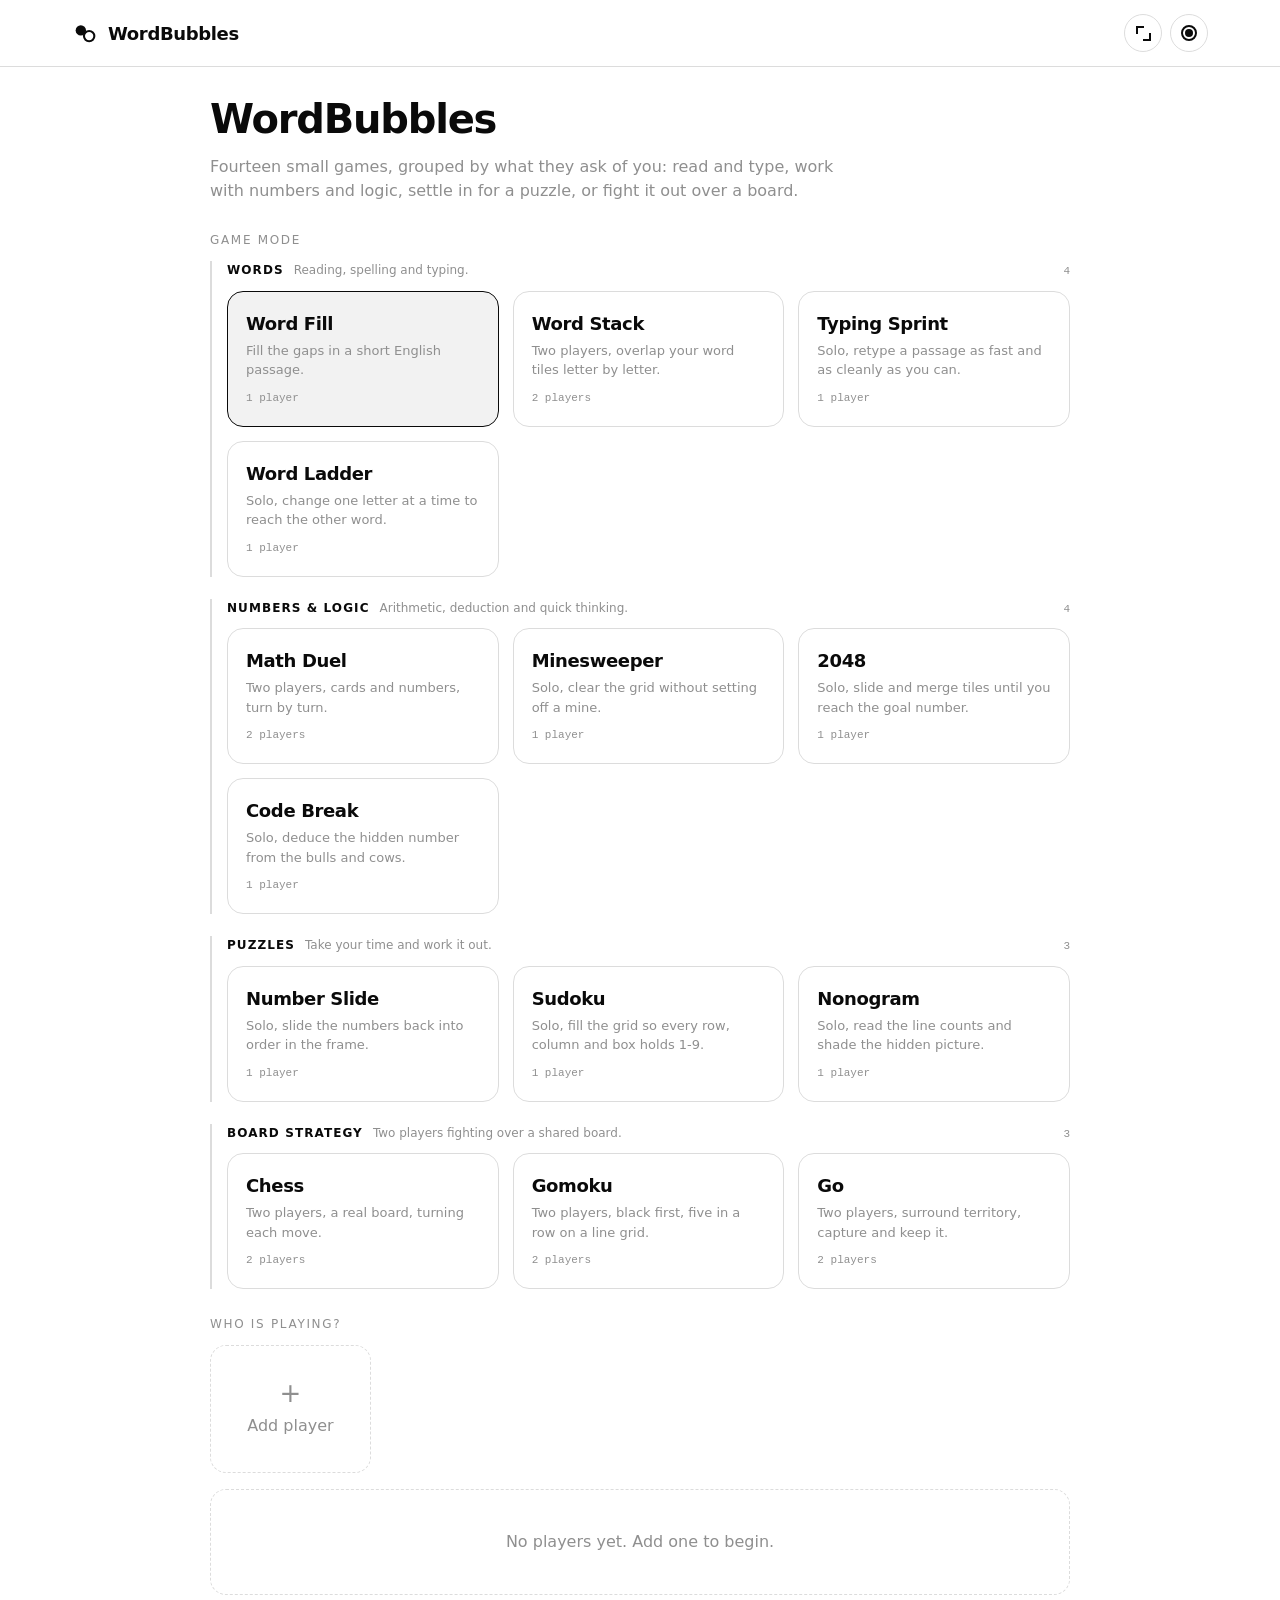
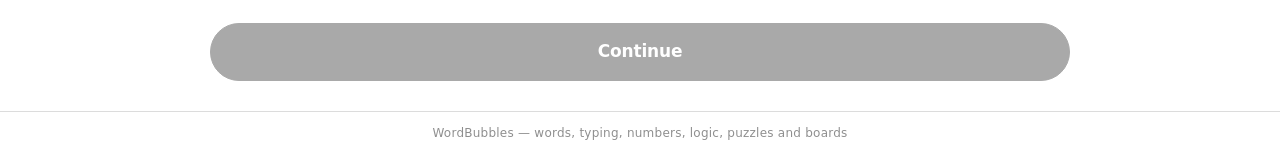
==== commit 54265cac: "﻿Fill the screen with the board; fix typing accuracy and 2048 tiles Layout - every game screen is no" ====
--- a/WordBubbles.html
+++ b/WordBubbles.html
@@ -103,7 +103,7 @@
   border-bottom: 1px solid var(--line-soft);
 }
 .topbar-inner {
-  max-width: 880px; margin: 0 auto; padding: 14px 20px;
+  max-width: 1180px; margin: 0 auto; padding: 14px 22px;
   display: flex; align-items: center; justify-content: space-between;
 }
 .logo {
@@ -149,13 +149,38 @@
 [data-theme="dark"] .theme-icon::after { background: var(--bg); transform: translate(-50%, -50%) scale(1.2); }
 
 /* ---------------- layout ---------------- */
-.app { flex: 1; width: 100%; max-width: 880px; margin: 0 auto; padding: 32px 20px 72px; }
+.app { flex: 1; width: 100%; max-width: 1180px; margin: 0 auto; padding: 22px 22px 30px; }
 .footer {
-  text-align: center; padding: 24px; color: var(--muted);
+  text-align: center; padding: 12px; color: var(--muted);
   font-size: 12px; letter-spacing: .02em; border-top: 1px solid var(--line-soft);
 }
 
 .screen { animation: rise .35s var(--ease) both; }
+/* reading- and form-first screens stay narrower than a board; game screens ask for `.wide` */
+.screen:not(.wide) { max-width: 860px; margin-left: auto; margin-right: auto; }
+
+/* A game screen claims the height left over under the top bar, and hands
+   everything that is not a header or footer to its stage. Boards size
+   themselves from that stage (see the per-game --size rules below) so they fill
+   the room instead of floating in it. */
+.game-screen {
+  display: flex; flex-direction: column; gap: 10px;
+  min-height: calc(100vh - var(--topbar-h) - 84px);
+  min-height: calc(100dvh - var(--topbar-h) - 84px);
+  /* never taller than the viewport, or a big board pushes the chrome off screen */
+  max-height: calc(100vh - var(--topbar-h) - 92px);
+  max-height: calc(100dvh - var(--topbar-h) - 92px);
+}
+.game-stage {
+  flex: 1 1 auto; min-height: 52vh; width: 100%;
+  display: flex; align-items: center; justify-content: center;
+}
+/* the header, footer and status lines are furniture — keep them out of the way */
+.game-screen .mine-head { padding: 4px 0; }
+.game-screen .mine-stat b { font-size: 20px; }
+.game-screen .mine-stat span { font-size: 9px; }
+.game-screen .mine-foot { gap: 8px; }
+.game-screen .chess-status { font-size: 12px; line-height: 1.45; }
 .page-title { font-size: clamp(28px, 6vw, 40px); font-weight: 800; letter-spacing: -0.03em; margin: 0 0 6px; }
 .page-sub { color: var(--muted); margin: 0 0 28px; max-width: 62ch; }
 .section-label {
@@ -935,9 +960,8 @@
 /* the frame never changes size; tiles are absolutely placed inside it and moved
    with a transform, so a slide is one transition instead of a re-layout */
 .slide-grid {
-  position: relative;
-  width: min(92vw, 58vh, 480px);
-  aspect-ratio: 1 / 1;
+  position: relative; flex: 0 0 auto;
+  width: var(--size, 360px); height: var(--size, 360px);
   border: 1.5px solid var(--line-soft); border-radius: 14px;
   background: var(--soft); overflow: hidden;
 }
@@ -965,13 +989,15 @@
 /* ---------------- sudoku ---------------- */
 .su-screen { display: flex; flex-direction: column; gap: 16px; align-items: center; }
 .su-screen .chess-status { width: 100%; }
-.su-wrap {
-  display: flex; align-items: flex-start; justify-content: center;
-  gap: 18px; flex-wrap: wrap; width: 100%;
+.su-body {
+  display: flex; align-items: stretch; justify-content: center;
+  gap: 18px; flex: 1 1 auto; min-height: 0; width: 100%;
 }
 .su-grid {
-  display: grid; grid-template-columns: repeat(9, 1fr);
-  width: min(92vw, 54vh, 460px); aspect-ratio: 1 / 1;
+  display: grid;
+  grid-template-columns: repeat(9, minmax(0, 1fr));
+  grid-template-rows: repeat(9, minmax(0, 1fr));
+  width: var(--size, 340px); height: var(--size, 340px); flex: 0 0 auto;
   border: 2px solid var(--fg); border-radius: 8px; overflow: hidden;
   background: var(--bg);
 }
@@ -987,6 +1013,8 @@
 .su-c.br { box-shadow: inset -2px -1px 0 var(--fg); }
 .su-c.bb { box-shadow: inset -1px -2px 0 var(--fg); }
 .su-c.br.bb { box-shadow: inset -2px -2px 0 var(--fg); }
+.su-c.entry { animation: cellIn .18s var(--ease) both; }
+@keyframes cellIn { from { scale: .78; opacity: .35; } to { scale: 1; opacity: 1; } }
 .su-c.given { font-weight: 800; }
 /* numbers the player typed read lighter, the way a pencil entry does on paper */
 .su-c.entry { color: var(--muted); font-weight: 700; }
@@ -1004,7 +1032,7 @@
   color: var(--muted); font-size: clamp(6px, 1.5vw, 9px); font-weight: 600;
 }
 .su-notes-grid i { display: flex; align-items: center; justify-content: center; font-style: normal; }
-.su-side { display: flex; flex-direction: column; gap: 10px; width: min(92vw, 250px); }
+.su-side { display: flex; flex-direction: column; gap: 10px; width: min(92vw, 250px); flex: 0 0 auto; }
 .su-pad { display: grid; grid-template-columns: repeat(5, 1fr); gap: 6px; }
 .su-key {
   padding: 12px 0; border-radius: 10px; cursor: pointer;
@@ -1022,8 +1050,9 @@
 .ng-screen { display: flex; flex-direction: column; gap: 14px; align-items: center; }
 .ng-screen .chess-status { width: 100%; }
 .ng-wrap { display: grid; grid-template-columns: auto auto; grid-template-rows: auto auto; }
-.ng-top { display: grid; grid-template-columns: repeat(var(--n), var(--c)); align-items: end; }
-.ng-left { display: grid; grid-template-rows: repeat(var(--n), var(--c)); justify-items: end; }
+/* the clue strips sit clear of the board instead of touching it */
+.ng-top { display: grid; grid-template-columns: repeat(var(--n), var(--c)); align-items: end; padding-bottom: 15px; }
+.ng-left { display: grid; grid-template-rows: repeat(var(--n), var(--c)); justify-items: end; padding-right: 17px; }
 .ng-grid {
   display: grid;
   grid-template-columns: repeat(var(--n), var(--c));
@@ -1035,6 +1064,7 @@
   color: var(--muted); font-family: var(--mono); font-weight: 700;
   font-size: clamp(9px, 2.1vw, 15px); line-height: 1.05;
 }
+.ng-clue b { transition: opacity .3s var(--ease), color .3s var(--ease); }
 .ng-clue-top { flex-direction: column; justify-content: flex-end; height: calc(var(--c) * 2.4); }
 .ng-clue-top b { display: block; }
 .ng-clue-left { width: calc(var(--c) * 2.4); }
@@ -1058,25 +1088,106 @@
 }
 .ng-c:hover { background: var(--soft); }
 .ng-c.on:hover { background: var(--fg); }
+.ng-legend { display: flex; align-items: center; gap: 12px; font-size: 11px; color: var(--muted); flex: 0 0 auto; }
+.ng-legend span { display: flex; align-items: center; gap: 6px; }
+.ng-swatch {
+  display: inline-flex; align-items: center; justify-content: center;
+  width: 14px; height: 14px; border-radius: 3px; font-size: 12px; line-height: 1;
+}
+.ng-swatch.on { background: var(--fg); }
+.ng-swatch.cross { box-shadow: inset 0 0 0 1.5px var(--line-soft); color: var(--muted); }
+
+/* the worked example in the how-to-play panel, drawn with the real look */
+.ng-demo {
+  display: flex; flex-direction: column; gap: 7px;
+  margin: 4px 0 14px; padding: 13px 14px;
+  background: var(--soft); border-radius: var(--radius-sm);
+}
+.ng-demo-row { display: flex; align-items: center; gap: 10px; }
+.ng-demo-clue {
+  width: 1.3em; text-align: right; color: var(--muted);
+  font-family: var(--mono); font-weight: 700; font-size: 13px;
+}
+.ng-demo-line { display: flex; gap: 2px; }
+.ng-demo-c {
+  position: relative; display: block; width: 22px; height: 22px;
+  border-radius: 3px; background: var(--bg); box-shadow: inset 0 0 0 1.5px var(--line-soft);
+}
+.ng-demo-c.on { background: var(--fg); box-shadow: none; }
+.ng-demo-c.blank { background: var(--bg); }
+.ng-demo-c.maybe::after {
+  content: '?'; position: absolute; inset: 0;
+  display: flex; align-items: center; justify-content: center;
+  color: var(--muted); font-size: 12px; font-weight: 700;
+}
+.ng-demo-note { font-size: 11px; color: var(--muted); }
+.ng-help { max-width: 540px; max-height: calc(100vh - 40px); overflow: auto; }
+.ng-help h3 { margin-bottom: 14px; }
+.ng-help p { margin: 0 0 12px; font-size: 13px; line-height: 1.65; }
+.ng-help-list { margin: 14px 0 0; padding-left: 18px; font-size: 13px; line-height: 1.65; }
+.ng-help-list li { margin-bottom: 8px; }
 
 /* ---------------- 2048 ---------------- */
 .g8-screen { display: flex; flex-direction: column; gap: 14px; align-items: center; }
 .g8-screen .chess-status { width: 100%; }
-.g8-wrap { touch-action: none; }
 .g8-grid {
-  display: grid; grid-template-columns: repeat(var(--n), 1fr);
-  width: min(90vw, 52vh, 440px); aspect-ratio: 1 / 1;
-  gap: 6px; padding: 6px; border-radius: 12px;
+  --g8-gap: 6px;
+  display: grid;
+  align-items: stretch; justify-items: stretch;
+  grid-template-columns: repeat(var(--n), minmax(0, 1fr));
+  grid-template-rows: repeat(var(--n), minmax(0, 1fr));
+  width: var(--size, 320px); height: var(--size, 320px); flex: 0 0 auto;
+  gap: var(--g8-gap); padding: var(--g8-gap); border-radius: 14px;
   background: var(--soft); border: 1.5px solid var(--line-soft);
 }
+/* The D-pad: four chevrons drawn with borders, which stay crisp next to the
+   mono type in a way the ↑ ↓ ← → glyphs never did. */
+.g8-foot { display: flex; align-items: center; justify-content: space-between; gap: 14px; flex-wrap: wrap; width: 100%; }
+.g8-dpad {
+  display: grid; flex: 0 0 auto;
+  grid-template-columns: repeat(3, 30px);
+  grid-template-rows: repeat(2, 30px);
+  gap: 3px; align-items: center; justify-items: center;
+}
+.g8-dir {
+  position: relative; width: 30px; height: 30px; padding: 0; cursor: pointer;
+  border: 1.5px solid var(--line-soft); border-radius: 8px; background: var(--bg);
+  transition: border-color .16s var(--ease), transform .12s var(--ease),
+    background .16s var(--ease);
+}
+.g8-dir::after {
+  content: ''; position: absolute; inset: 0; margin: auto; width: 7px; height: 7px;
+  border-right: 2px solid var(--fg); border-bottom: 2px solid var(--fg);
+  transition: transform .16s var(--ease);
+}
+.g8-dir.up { grid-area: 1 / 2; }
+.g8-dir.left { grid-area: 2 / 1; }
+.g8-dir.down { grid-area: 2 / 2; }
+.g8-dir.right { grid-area: 2 / 3; }
+.g8-hintpad {
+  grid-area: 1 / 3; color: var(--muted); font-size: 8px;
+  letter-spacing: .06em; text-transform: uppercase;
+}
+.g8-dir.up::after { transform: translateY(2px) rotate(-135deg); }
+.g8-dir.down::after { transform: translateY(-2px) rotate(45deg); }
+.g8-dir.left::after { transform: translateX(2px) rotate(135deg); }
+.g8-dir.right::after { transform: translateX(-2px) rotate(-45deg); }
+.g8-dir:hover { border-color: var(--fg); background: var(--soft); }
+.g8-dir.up:hover::after { transform: translateY(0) rotate(-135deg); }
+.g8-dir.down:hover::after { transform: translateY(0) rotate(45deg); }
+.g8-dir.left:hover::after { transform: translateX(0) rotate(135deg); }
+.g8-dir.right:hover::after { transform: translateX(0) rotate(-45deg); }
+.g8-dir:active { transform: scale(.9); }
 /* One ink, eleven strengths: the same ramp reads correctly in both themes, and
    the number is always printed so no tile depends on its shade alone. */
 .g8-c {
   display: flex; align-items: center; justify-content: center;
+  min-width: 0; min-height: 0; overflow: hidden;
   border-radius: 8px; background: rgba(var(--g8-ink), var(--tone, 0));
   color: var(--fg); font-family: var(--mono); font-weight: 800;
-  font-size: clamp(15px, 4.6vw, 32px); letter-spacing: -0.03em;
-  transition: background .12s var(--ease), color .12s var(--ease);
+  font-size: var(--g8-font, clamp(15px, 4.6vw, 32px)); letter-spacing: -0.03em;
+  transition: translate .13s var(--ease), background .12s var(--ease),
+    color .12s var(--ease);
 }
 .g8-c.t1 { --tone: .05; box-shadow: inset 0 0 0 1.5px var(--line-soft); }
 .g8-c.t2 { --tone: .11; }
@@ -1106,18 +1217,19 @@
   font-size: 13px; font-weight: 600; letter-spacing: .06em; text-transform: uppercase;
 }
 .ty-wrap {
-  position: relative; max-height: min(44vh, 360px); overflow-y: auto;
-  padding: 14px 16px; border-radius: var(--radius);
+  position: relative; flex: 1 1 auto; min-height: 52vh; max-height: none;
+  overflow-y: auto; padding: 18px 22px; border-radius: var(--radius);
   background: var(--soft); border: 1.5px solid var(--line-soft);
 }
 .ty-text {
   margin: 0; font-family: var(--mono); letter-spacing: .01em;
-  font-size: clamp(14px, 3.2vw, 19px); line-height: 1.9;
+  font-size: clamp(15px, 2.4vh, 24px); line-height: 1.95;
 }
 .ty-ch { color: var(--muted); border-radius: 3px; }
 .ty-ch.ok { color: var(--fg); }
 .ty-ch.bad { color: var(--bg); background: var(--danger); }
-.ty-ch.next { color: var(--bg); background: var(--fg); }
+.ty-ch.next { color: var(--bg); background: var(--fg); animation: caretBlink 1.05s var(--ease) infinite; }
+@keyframes caretBlink { 0%, 58% { opacity: 1; } 59%, 100% { opacity: .38; } }
 /* the real input is invisible on top of the passage, so phones get a keyboard */
 .ty-input {
   position: absolute; inset: 0; width: 100%; height: 100%;
@@ -1129,10 +1241,10 @@
 .cb-screen { display: flex; flex-direction: column; gap: 14px; }
 .cb-screen .chess-status { width: 100%; }
 .cb-wrap {
-  display: flex; gap: 18px; align-items: flex-start;
-  justify-content: center; flex-wrap: wrap;
-}
-.cb-rows { display: flex; flex-direction: column; gap: 6px; }
+  display: flex; gap: 18px; align-items: stretch;
+  justify-content: center; flex: 1 1 auto; min-height: 0; width: 100%;
+}
+.cb-rows { display: flex; flex-direction: column; gap: 6px; overflow-y: auto; padding: 2px; }
 .cb-row {
   display: flex; align-items: center; gap: 10px; padding: 4px 10px;
   border-radius: 10px; border: 1.5px solid transparent; opacity: .5;
@@ -1185,18 +1297,19 @@
 }
 .la-word.start { box-shadow: inset 0 0 0 1.5px var(--line-soft); }
 .la-word.target { background: var(--fg); color: var(--bg); }
-.la-wrap { display: flex; flex-direction: column; gap: 12px; width: 100%; max-width: 520px; }
+.la-wrap { display: flex; flex-direction: column; gap: 12px; width: 100%; max-width: 620px; flex: 1 1 auto; min-height: 0; }
 .la-rungs {
-  display: flex; flex-direction: column; gap: 6px;
-  max-height: min(38vh, 300px); overflow-y: auto; padding: 2px;
+  display: flex; flex-direction: column; gap: 6px; flex: 1 1 auto; min-height: 0;
+  overflow-y: auto; padding: 2px;
 }
 .la-rung {
-  padding: 7px 14px; border-radius: 9px; background: var(--bg);
+  padding: 8px 16px; border-radius: 9px; background: var(--bg);
   box-shadow: inset 0 0 0 1.5px var(--line-soft); color: var(--fg);
   font-family: var(--mono); font-weight: 700; letter-spacing: .18em;
-  font-size: clamp(16px, 3.6vw, 21px);
+  font-size: clamp(17px, 2.6vh, 24px);
   transition: box-shadow .18s var(--ease);
 }
+.la-rung:first-child { animation: rise .24s var(--ease) both; }
 .la-rung span { opacity: .8; }
 /* the one letter that changed gets a block of its own */
 .la-rung b { background: var(--fg); color: var(--bg); border-radius: 3px; padding: 0 .08em; }
@@ -1693,6 +1806,10 @@
   .tc-list { grid-template-columns: repeat(auto-fill, minmax(24px, 1fr)); gap: 4px; }
   .tc-side { min-width: 96px; padding: 7px 9px; }
   .tc-hint { display: none; }
+  /* the number pad goes under the grid rather than squeezing it sideways */
+  .su-body { flex-direction: column; align-items: center; }
+  .su-side { width: 100%; max-width: 430px; }
+  .su-pad { justify-content: center; }
 }
 
 /* ---------------- misc ---------------- *//* ---------------- misc ---------------- */
@@ -1703,7 +1820,7 @@
 }
 
 @media (max-width: 560px) {
-  .app { padding: 22px 16px 56px; }
+  .app { padding: 22px 16px 24px; }
   .passage { font-size: 17px; line-height: 2.9; }
   .stat .v { font-size: 18px; }
   .stats { gap: 8px; }
@@ -3769,9 +3886,11 @@
   }
 
   /* Repeat the line solver over every row and column until nothing new falls
-     out. Returns the settled grid, or null when the clues do not fit. */
-  function propagate(clues, n) {
-    const grid = new Array(n * n).fill(UNKNOWN);
+     out. Pass `seed` to start from a partly-filled grid (the player's marks)
+     instead of a blank one. Returns the settled grid, or null when the clues
+     and the seed cannot both be satisfied. */
+  function propagate(clues, n, seed) {
+    const grid = seed ? seed.slice() : new Array(n * n).fill(UNKNOWN);
     let changed = true;
     let guard = 0;
     while (changed && guard++ < n * 4) {
@@ -3804,6 +3923,21 @@
     return grid.indexOf(UNKNOWN) < 0 ? grid : null;
   }
 
+  /* One square the clues force that the player has not marked that way yet.
+     Because every puzzle here is solvable by line logic from empty, feeding the
+     player's own marks back into the same solver always either contradicts them
+     or settles the grid — so a hint is never a guess. */
+  function solveStep(st) {
+    const settled = propagate(st.clues, st.n, st.marks);
+    if (!settled) return { ok: false, wrong: true };
+    for (let i = 0; i < settled.length; i++) {
+      if (settled[i] === UNKNOWN) continue;
+      if (st.marks[i] === settled[i]) continue;
+      return { ok: true, cell: i, value: settled[i] };
+    }
+    return { ok: false, done: true };
+  }
+
   /* ---------------- making a picture ---------------- */
   const runsOf = line => {
     const out = [];
@@ -3897,7 +4031,7 @@
       solution: made.solution,
       marks: new Array(cfg.n * cfg.n).fill(UNKNOWN),
       mode: 'fill',                    // 'fill' shades, 'mark' cross-hatches
-      moves: 0, status: 'playing',
+      moves: 0, hints: 0, status: 'playing',
       startedAt: Date.now(), elapsedMs: 0
     };
   }
@@ -3998,7 +4132,7 @@
       level: st.level, label: st.label, n: st.n,
       solved: solved, seconds: seconds, speed: speed,
       par: cfg.par, base: cfg.base,
-      moves: st.moves, shaded: filledCount(st),
+      moves: st.moves, hints: st.hints, shaded: filledCount(st),
       total: st.solution.filter(v => v === FILLED).length,
       points: solved ? Math.max(0, Math.min(MAX_POINTS, Math.round(cfg.base * speed))) : 0
     };
@@ -4010,7 +4144,8 @@
     start: start, paint: paint, set: set, toggleMode: toggleMode, clearAll: clearAll,
     check: check, lineStates: lineStates, filledCount: filledCount, finish: finish,
     /* exposed for tests */
-    lineSolve: lineSolve, propagate: propagate, cluesOf: cluesOf, runsOf: runsOf,
+    lineSolve: lineSolve, propagate: propagate, solveStep: solveStep,
+    cluesOf: cluesOf, runsOf: runsOf,
     makePuzzle: makePuzzle, lineIsTrivial: lineIsTrivial
   };
 })();
@@ -4087,32 +4222,40 @@
     return out;
   }
 
-  /* Slide and merge one line. Returns the board positions that just merged. */
+  /* Slide and merge one line. `from` gives, per landing square, the square the
+     tile came from (-1 for an empty landing square) so the view can animate it. */
   function collapse(st, cells) {
     const n = st.n;
-    const packed = [];
-    cells.forEach(i => { if (st.board[i]) packed.push(st.board[i]); });
+    const src = [];
+    cells.forEach(i => { if (st.board[i]) src.push(i); });
     const out = [];
+    const from = [];
     const mergedAt = [];
-    for (let k = 0; k < packed.length; k++) {
-      if (k < packed.length - 1 && packed[k] === packed[k + 1]) {
-        const v = packed[k] * 2;
+    for (let k = 0; k < src.length; k++) {
+      if (k < src.length - 1 && st.board[src[k]] === st.board[src[k + 1]]) {
+        const v = st.board[src[k]] * 2;
         out.push(v);
+        from.push(src[k]);            // anchor the slide on the first of the pair
         mergedAt.push(out.length - 1);
         st.score += v;
         st.merges++;
         k++;
       } else {
-        out.push(packed[k]);
+        out.push(st.board[src[k]]);
+        from.push(src[k]);
       }
     }
-    while (out.length < n) out.push(0);
+    while (out.length < n) { out.push(0); from.push(-1); }
     let changed = false;
     for (let k = 0; k < n; k++) {
       if (st.board[cells[k]] !== out[k]) changed = true;
       st.board[cells[k]] = out[k];
     }
-    return { changed: changed, mergedAt: mergedAt.map(k => cells[k]) };
+    return {
+      changed: changed,
+      mergedAt: mergedAt.map(k => cells[k]),
+      moved: from.map((f, k) => ({ from: f, to: cells[k] })).filter(m => m.from >= 0)
+    };
   }
 
   /* One swipe. `dir` is one of up / down / left / right. */
@@ -4120,11 +4263,18 @@
     if (st.status !== 'playing') return { moved: false };
     if (!DIRS[dir]) return { moved: false };
     const merged = [];
+    const slides = [];
     let changed = false;
     lines(st, dir).forEach(line => {
+      const before = line.map(i => st.board[i]);
       const r = collapse(st, line);
       if (r.changed) changed = true;
       r.mergedAt.forEach(i => merged.push(i));
+      /* only tiles that actually travelled are worth animating */
+      r.moved.forEach(m => {
+        if (m.from !== m.to) slides.push(m);
+      });
+      void before;
     });
     if (!changed) return { moved: false };
 
@@ -4134,7 +4284,7 @@
     if (bestTile(st) >= st.goal) st.status = 'won';
     else if (!hasMoves(st)) st.status = 'lost';
     return {
-      moved: true, merged: merged, spawned: spawned,
+      moved: true, merged: merged, slides: slides, spawned: spawned,
       status: st.status, score: st.score, best: bestTile(st)
     };
   }
@@ -4195,14 +4345,16 @@
    bonus for a completely clean run.
    ============================================================ */
 const Typing = (() => {
+  /* `chars` is roughly how long a run should be — a couple of sentences, not a
+     whole paragraph, so a round takes half a minute instead of five. */
   const LEVELS = [
-    { key: 'primary', label: 'Primary', base: 80, wpm: 15,
+    { key: 'primary', label: 'Primary', base: 80, wpm: 15, chars: 90,
       desc: 'Short simple sentences. Aim for 15 words per minute.' },
-    { key: 'easy', label: 'Easy', base: 110, wpm: 20,
+    { key: 'easy', label: 'Easy', base: 110, wpm: 20, chars: 130,
       desc: 'Everyday sentences. Aim for 20 words per minute.' },
-    { key: 'medium', label: 'Medium', base: 160, wpm: 25,
+    { key: 'medium', label: 'Medium', base: 160, wpm: 25, chars: 170,
       desc: 'Longer sentences. Aim for 25 words per minute.' },
-    { key: 'hard', label: 'Hard', base: 220, wpm: 30,
+    { key: 'hard', label: 'Hard', base: 220, wpm: 30, chars: 210,
       desc: 'Dense sentences. Aim for 30 words per minute.' }
   ];
 
@@ -4216,6 +4368,18 @@
   function pool(level) {
     const p = (typeof PASSAGE_POOLS !== 'undefined' && PASSAGE_POOLS[level]) || null;
     return (p && p.length) ? p : PASSAGE_POOLS.easy;
+  }
+
+  /* Keep the opening sentences of a passage until the run is long enough.
+     Stopping on a sentence boundary keeps it reading like real text. */
+  function trim(text, target) {
+    const parts = String(text).match(/[^.!?]+[.!?]+\s*|[^.!?]+$/g) || [text];
+    let out = '';
+    for (let i = 0; i < parts.length; i++) {
+      if (out && (out + parts[i]).length > target) break;
+      out += parts[i];
+    }
+    return out.trim() || String(text).trim();
   }
 
   function start(level) {
@@ -4229,9 +4393,9 @@
     const info = (typeof DIFFICULTY !== 'undefined' && DIFFICULTY[cfg.key]) || { label: cfg.key };
     return {
       level: cfg.key, label: info.label || cfg.key,
-      base: cfg.base, wpmTarget: cfg.wpm,
-      title: pick.title, target: pick.text,
-      typed: '', correct: 0, errors: 0,
+      base: cfg.base, wpmTarget: cfg.wpm, charTarget: cfg.chars,
+      title: pick.title, target: trim(pick.text, cfg.chars),
+      typed: '', correct: 0, errors: 0, typedTotal: 0,
       status: 'playing', startedAt: Date.now(), elapsedMs: 0
     };
   }
@@ -4246,9 +4410,13 @@
     let correct = 0;
     for (let i = 0; i < v.length; i++) if (v[i] === st.target[i]) correct++;
     st.correct = correct;
-    /* only brand-new characters can add errors; fixing one removes the mark */
+    /* New characters are the only thing that can add a mistake, and each mistake
+       is counted once and kept — rubbing it out must not restore a clean run. */
     if (v.length > prevLen) {
-      for (let i = prevLen; i < v.length; i++) if (v[i] !== st.target[i]) st.errors++;
+      for (let i = prevLen; i < v.length; i++) {
+        st.typedTotal++;
+        if (v[i] !== st.target[i]) st.errors++;
+      }
     }
     if (v.length >= st.target.length) st.status = 'done';
     return { ok: true, correct: correct, errors: st.errors, done: st.status === 'done' };
@@ -4260,22 +4428,25 @@
     const typed = st.typed.length;
     const minutes = Math.max(1 / 60, (elapsedMs || 0) / 60000);
     const wpm = (typed / 5) / minutes;
-    const accuracy = typed ? st.correct / typed : 1;
+    /* accuracy over every key ever pressed for real, so deleting a typo does not
+       quietly hand back a 100% run */
+    const accuracy = st.typedTotal ? (st.typedTotal - st.errors) / st.typedTotal : 1;
     return { typed: typed, correct: st.correct, wpm: wpm, accuracy: accuracy, errors: st.errors };
   }
 
   function finish(st) {
     const cfg = cfgOf(st.level);
     const seconds = Math.max(1, Math.round((st.elapsedMs || 0) / 1000));
-    const live2 = live(st, st.elapsedMs || 0);
-    const wpm = live2.wpm;
-    const accuracy = live2.accuracy;
+    const state = live(st, st.elapsedMs || 0);
+    const wpm = state.wpm;
+    const accuracy = state.accuracy;
     const clean = st.errors === 0 && st.status === 'done';
     const speed = Math.max(MIN_SPEED, Math.min(MAX_SPEED, wpm / cfg.wpm));
     return {
       level: st.level, label: st.label, title: st.title,
       done: st.status === 'done', seconds: seconds,
       wpm: wpm, accuracy: accuracy, errors: st.errors,
+      keys: st.typedTotal,
       correct: st.correct, typed: st.typed.length, total: st.target.length,
       speed: speed, clean: clean, base: cfg.base, wpmTarget: cfg.wpm,
       points: st.status === 'done'
@@ -4514,12 +4685,12 @@
   BANKS[4] = Array.from(new Set(BANKS[4]));
 
   const LEVELS = [
-    { key: 'easy', label: '3 letters', n: 3, minPath: 4, maxPath: 6, base: 80, par: 150,
-      desc: 'Short words like cat and dog. Four to six steps apart.' },
-    { key: 'medium', label: '4 letters', n: 4, minPath: 4, maxPath: 6, base: 130, par: 300,
-      desc: 'Four-letter words four to six steps apart.' },
-    { key: 'hard', label: '4 letters, longer', n: 4, minPath: 6, maxPath: 8, base: 170, par: 420,
-      desc: 'Four-letter words six to eight steps apart. Think ahead.' }
+    { key: 'easy', label: '3 letters', n: 3, minPath: 3, maxPath: 4, base: 80, par: 120,
+      desc: 'Short words like cat and dog. Only three or four steps apart.' },
+    { key: 'medium', label: '4 letters', n: 4, minPath: 4, maxPath: 5, base: 130, par: 260,
+      desc: 'Four-letter words four or five steps apart.' },
+    { key: 'hard', label: '4 letters, longer', n: 4, minPath: 5, maxPath: 6, base: 170, par: 380,
+      desc: 'Four-letter words five or six steps apart. Think a little ahead.' }
   ];
 
   const cfgOf = key => LEVELS.filter(l => l.key === key)[0] || LEVELS[0];
@@ -6856,13 +7027,13 @@
     let cells = '';
     for (let i = 0; i < st.size; i++) cells += '<button class="mc" data-i="' + i + '"></button>';
     app().innerHTML =
-      '<div class="screen mine-screen">' +
+      '<div class="screen wide game-screen mine-screen">' +
         '<div class="mine-head">' +
           '<div class="mine-stat"><b id="mineLeft">' + st.mines + '</b><span>mines left</span></div>' +
           '<button class="mine-face" id="mineFace" title="New board" aria-label="New board">☺</button>' +
           '<div class="mine-stat"><b id="timer">0:00</b><span>time</span></div>' +
         '</div>' +
-        '<div class="mine-wrap">' +
+        '<div class="game-stage" id="stage">' +
           '<div class="minegrid" id="minegrid" style="--cols:' + st.cols + ';--rows:' + st.rows + '">' +
             cells +
           '</div>' +
@@ -7453,13 +7624,13 @@
   function slideGame(st) {
     const tiles = st.size - 1;
     app().innerHTML =
-      '<div class="screen slide-screen">' +
+      '<div class="screen wide game-screen slide-screen">' +
         '<div class="mine-head">' +
           '<div class="mine-stat"><b id="moveCount">0</b><span>moves</span></div>' +
           '<button class="mine-face" id="slideNew" title="Scramble again" aria-label="Scramble again">↻</button>' +
           '<div class="mine-stat"><b id="timer">0:00</b><span>time</span></div>' +
         '</div>' +
-        '<div class="slide-wrap">' +
+        '<div class="game-stage" id="stage">' +
           '<div class="slide-grid" id="slideGrid" style="--n:' + st.n + '"></div>' +
         '</div>' +
         '<div class="mine-foot">' +
@@ -7576,14 +7747,16 @@
     pad += '<button class="su-key erase" data-v="0" title="Erase (Backspace)">⌫</button>';
 
     app().innerHTML =
-      '<div class="screen su-screen">' +
+      '<div class="screen wide game-screen su-screen">' +
         '<div class="mine-head">' +
           '<div class="mine-stat"><b id="suLeft">' + (st.size - st.clues) + '</b><span>to fill</span></div>' +
           '<button class="mine-face" id="suNew" title="New puzzle" aria-label="New puzzle">↻</button>' +
           '<div class="mine-stat"><b id="timer">0:00</b><span>time</span></div>' +
         '</div>' +
-        '<div class="su-wrap">' +
-          '<div class="su-grid" id="suGrid">' + cells.join('') + '</div>' +
+        '<div class="su-body">' +
+          '<div class="game-stage" id="stage">' +
+            '<div class="su-grid" id="suGrid">' + cells.join('') + '</div>' +
+          '</div>' +
           '<div class="su-side">' +
             '<div class="su-pad" id="suPad">' + pad + '</div>' +
             '<button class="btn ghost su-notes" id="suNotes">Pencil marks: off</button>' +
@@ -7684,6 +7857,64 @@
 
   /* ---------------- nonogram ---------------- */
 
+  /* A worked example, drawn with the real square styles so it reads exactly
+     like the board the player is looking at. */
+  function ngDemoRow(clue, cells, note) {
+    return '<div class="ng-demo-row">' +
+      '<span class="ng-demo-clue">' + clue + '</span>' +
+      '<span class="ng-demo-line">' + cells.map(c =>
+        '<i class="ng-demo-c ' + c + '"></i>').join('') + '</span>' +
+      (note ? '<span class="ng-demo-note">' + note + '</span>' : '') +
+      '</div>';
+  }
+
+  /* "How to play" — the numbers are the whole game, so this spells out the one
+     idea that unlocks it and the two habits that follow from it. */
+  function nonogramHelp() {
+    const root = document.getElementById('modalRoot');
+    if (!root) return;
+    const start = ['on', 'on', 'on', 'on', 'blank'];
+    const shift = ['blank', 'on', 'on', 'on', 'on'];
+    const both = ['maybe', 'on', 'on', 'on', 'maybe'];
+    root.hidden = false;
+    root.innerHTML =
+      '<div class="modal ng-help">' +
+        '<h3>How to play Nonogram</h3>' +
+        '<p>Each number beside a row or above a column is the length of one ' +
+          'run of shaded squares in that line, <b>in order</b>. A clue of ' +
+          '<b>3 1</b> means three shaded together, then at least one blank, ' +
+          'then one shaded — and that is the whole line.</p>' +
+        '<p>You never have to guess. The trick is that a run has to fit ' +
+          'somewhere, and two places often share squares:</p>' +
+        '<div class="ng-demo">' +
+          ngDemoRow('4', start, 'run could start here') +
+          ngDemoRow('4', shift, 'or here') +
+          ngDemoRow('', both, 'so these three must be shaded') +
+        '</div>' +
+        '<p>That is the whole idea — a run of <b>4</b> in a line of <b>5</b> ' +
+          'can only start in one of two places, and the squares they share are ' +
+          'certain. Bigger runs and longer lines make the certain part bigger.</p>' +
+        '<ul class="ng-help-list">' +
+          '<li><b>Shade</b> squares you have worked out: drag across them, or ' +
+            'tap one at a time. Tap again to rub it out.</li>' +
+          '<li><b>Cross</b> squares you have worked out must stay blank — press ' +
+            '<b>Shade: off</b> or the <b>X</b> key to switch tools. These are ' +
+            'just as valuable as shading: a blank tells you where a run cannot go.</li>' +
+          '<li>A finished line <b>dims its numbers</b>. If you shade <b>too ' +
+            'many</b> squares in a line, its numbers turn <b>red</b> — that is ' +
+            'your signal to undo something in that line.</li>' +
+          '<li>Stuck? Press <b>Hint</b> and the app will work out one square ' +
+            'that the clues already decide, and mark it for you.</li>' +
+          '<li>Every puzzle here has exactly one answer and can be finished by ' +
+            'this kind of reasoning alone — no guessing, ever.</li>' +
+        '</ul>' +
+        '<div class="modal-actions"><button class="btn primary" id="ngHelpClose">Got it</button></div>' +
+      '</div>';
+    const close = () => { root.hidden = true; root.innerHTML = ''; };
+    root.querySelector('#ngHelpClose').addEventListener('click', close);
+    root.addEventListener('click', e => { if (e.target === root) close(); });
+  }
+
   function nonogramDifficulty(selected) {
     puzzleDiff('Nonogram',
       'The numbers beside each row and above each column are the lengths of that ' +
@@ -7721,27 +7952,34 @@
     }
 
     app().innerHTML =
-      '<div class="screen ng-screen">' +
+      '<div class="screen wide game-screen ng-screen">' +
         '<div class="mine-head">' +
           '<div class="mine-stat"><b id="ngShaded">0</b><span>shaded</span></div>' +
           '<button class="mine-face" id="ngNew" title="New picture" aria-label="New picture">↻</button>' +
           '<div class="mine-stat"><b id="timer">0:00</b><span>time</span></div>' +
         '</div>' +
-        '<div class="ng-wrap" id="ngWrap" style="--n:' + n + ';--c:' + c + 'px">' +
-          '<div class="ng-corner"></div>' +
-          '<div class="ng-top">' + top + '</div>' +
-          '<div class="ng-left">' + left + '</div>' +
-          '<div class="ng-grid" id="ngGrid">' + cells + '</div>' +
+        '<div class="game-stage" id="stage">' +
+          '<div class="ng-wrap" id="ngWrap" style="--n:' + n + ';--c:' + c + 'px">' +
+            '<div class="ng-corner"></div>' +
+            '<div class="ng-top">' + top + '</div>' +
+            '<div class="ng-left">' + left + '</div>' +
+            '<div class="ng-grid" id="ngGrid">' + cells + '</div>' +
+          '</div>' +
         '</div>' +
         '<div class="mine-foot">' +
+          '<span class="ng-legend">' +
+            '<span><i class="ng-swatch on"></i> shade</span>' +
+            '<span><i class="ng-swatch cross">×</i> blank</span>' +
+          '</span>' +
           '<span class="mine-level">' + n + ' × ' + n +
             ' · par ' + fmtTime(st.par) + '</span>' +
           '<button class="btn ghost" id="ngMode">Shade: on</button>' +
+          '<button class="btn ghost" id="ngHint">Hint</button>' +
           '<button class="btn ghost" id="ngClear">Clear marks</button>' +
+          '<button class="btn ghost" id="ngHelp">How to play</button>' +
           HOME_BTN +
         '</div>' +
-        '<div class="chess-status" id="ngStatus">Drag across squares to shade them. ' +
-          'Switch to the cross tool to note squares that must stay blank.</div>' +
+        '<div class="chess-status" id="ngStatus">Drag across squares to shade them, or tap one at a time.</div>' +
       '</div>';
   }
 
@@ -7829,32 +8067,46 @@
     let cells = '';
     for (let i = 0; i < st.board.length; i++) cells += '<div class="g8-c" data-i="' + i + '"></div>';
     app().innerHTML =
-      '<div class="screen g8-screen">' +
+      '<div class="screen wide game-screen g8-screen">' +
         '<div class="mine-head">' +
           '<div class="mine-stat"><b id="g8Score">0</b><span>score</span></div>' +
           '<button class="mine-face" id="g8New" title="New grid" aria-label="New grid">↻</button>' +
           '<div class="mine-stat"><b id="g8Best">0</b><span>biggest · goal ' + st.goal + '</span></div>' +
         '</div>' +
-        '<div class="g8-wrap" id="g8Wrap">' +
+        '<div class="game-stage" id="stage">' +
           '<div class="g8-grid" id="g8Grid" style="--n:' + st.n + '">' + cells + '</div>' +
         '</div>' +
-        '<div class="mine-foot">' +
+        '<div class="g8-foot">' +
+          '<div class="g8-dpad">' +
+            '<button class="g8-dir up" data-dir="up" title="Up (arrow key / W)" aria-label="Up"></button>' +
+            '<button class="g8-dir left" data-dir="left" title="Left (arrow key / A)" aria-label="Left"></button>' +
+            '<span class="g8-hintpad">swipe</span>' +
+            '<button class="g8-dir right" data-dir="right" title="Right (arrow key / D)" aria-label="Right"></button>' +
+            '<button class="g8-dir down" data-dir="down" title="Down (arrow key / S)" aria-label="Down"></button>' +
+          '</div>' +
           '<span class="mine-level">' + esc(st.label) + ' · goal ' + st.goal +
             ' · ' + st.moves + ' moves</span>' +
-          '<button class="btn ghost" id="g8Up">↑</button>' +
-          '<button class="btn ghost" id="g8Down">↓</button>' +
-          '<button class="btn ghost" id="g8Left">←</button>' +
-          '<button class="btn ghost" id="g8Right">→</button>' +
           HOME_BTN +
         '</div>' +
-        '<div class="chess-status" id="g8Status">Swipe the grid, or use the arrow keys ' +
-          'or the buttons below.</div>' +
+        '<div class="chess-status" id="g8Status">Swipe the grid, use the arrow keys, ' +
+          'or tap the cross below.</div>' +
       '</div>';
+  }
+
+  /* A stand-in for app.js's reduceMotion flag, which is private to that module:
+     the global kill-switch in app.js still handles the CSS side. */
+  function motionOff() {
+    try {
+      return window.matchMedia('(prefers-reduced-motion: reduce)').matches;
+    } catch (e) {
+      return false;
+    }
   }
 
   function g2048Sync(st, res) {
     const grid = document.getElementById('g8Grid');
     if (!grid) return;
+    const n = st.n;
     for (let i = 0; i < st.board.length; i++) {
       const el = grid.children[i];
       if (!el) continue;
@@ -7866,14 +8118,33 @@
       if (el.textContent !== txt) el.textContent = txt;
       if (el.className !== cls) el.className = cls;
     }
+    /* Tiles that travelled start where they came from and ease into place. The
+       offset uses the independent `translate` property, so it composes with the
+       `scale` used by the pop animation instead of fighting it. */
+    const slides = (res && res.slides) || [];
+    const moving = slides.filter(s => s.from !== s.to);
+    if (moving.length && !motionOff()) {
+      moving.forEach(s => {
+        const el = grid.children[s.to];
+        if (!el) return;
+        const dx = (s.from % n) - (s.to % n);
+        const dy = ((s.from / n) | 0) - ((s.to / n) | 0);
+        el.style.transition = 'none';
+        el.style.translate = 'calc(' + dx + ' * (100% + var(--g8-gap))) ' +
+          'calc(' + dy + ' * (100% + var(--g8-gap)))';
+      });
+      void grid.offsetWidth;                    // bank the offset as the start
+      moving.forEach(s => {
+        const el = grid.children[s.to];
+        if (el) { el.style.transition = ''; el.style.translate = ''; }
+      });
+    }
     const sc = document.getElementById('g8Score');
     if (sc) sc.textContent = String(st.score);
     const bs = document.getElementById('g8Best');
     if (bs) bs.textContent = String(G2048.bestTile(st));
     const mv = document.querySelector('.g8-screen .mine-level');
-    if (mv) {
-      mv.textContent = st.label + ' · goal ' + st.goal + ' · ' + st.moves + ' moves';
-    }
+    if (mv) mv.textContent = st.label + ' · goal ' + st.goal + ' · ' + st.moves + ' moves';
   }
 
   function g2048Result(st, res) {
@@ -7935,7 +8206,7 @@
 
   function typingGame(st) {
     app().innerHTML =
-      '<div class="screen ty-screen">' +
+      '<div class="screen wide game-screen ty-screen">' +
         '<div class="mine-head">' +
           '<div class="mine-stat"><b id="tyWpm">0</b><span>words / min</span></div>' +
           '<button class="mine-face" id="tyNew" title="Another passage" aria-label="Another passage">↻</button>' +
@@ -7968,14 +8239,17 @@
     if (w) w.textContent = String(Math.round(live.wpm));
     const a = document.getElementById('tyAcc');
     if (a) a.textContent = Math.round(live.accuracy * 100) + '%';
-    /* keep the caret in view on a long passage */
+    /* keep the current character in view on a long passage */
     const wrap = document.getElementById('tyWrap');
     const next = text && text.querySelector('.ty-ch.next');
     if (wrap && next) {
-      const r = next.getBoundingClientRect();
-      const wr = wrap.getBoundingClientRect();
-      if (r.top < wr.top + 8 || r.bottom > wr.bottom - 8) {
-        wrap.scrollTop += r.top - wr.top - wrap.clientHeight / 2;
+      const top = next.offsetTop;
+      const line = next.offsetHeight || 26;
+      const seen = wrap.scrollTop;
+      const pad = 10;
+      if (top - pad < seen) wrap.scrollTop = Math.max(0, top - line * 1.5);
+      else if (top + line + pad > seen + wrap.clientHeight) {
+        wrap.scrollTop = top - wrap.clientHeight + line * 2.5;
       }
     }
   }
@@ -8049,7 +8323,7 @@
     pad += '<button class="cb-key go" data-cmd="go" title="Submit (Enter)">Guess</button>';
 
     app().innerHTML =
-      '<div class="screen cb-screen">' +
+      '<div class="screen wide game-screen cb-screen">' +
         '<div class="mine-head">' +
           '<div class="mine-stat"><b id="cbLeft">' + st.maxTries + '</b><span>guesses left</span></div>' +
           '<button class="mine-face" id="cbNew" title="New code" aria-label="New code">↻</button>' +
@@ -8159,7 +8433,7 @@
 
   function ladderGame(st) {
     app().innerHTML =
-      '<div class="screen la-screen">' +
+      '<div class="screen wide game-screen la-screen">' +
         '<div class="mine-head">' +
           '<div class="mine-stat"><b id="laSteps">0</b><span>steps</span></div>' +
           '<button class="mine-face" id="laNew" title="New ladder" aria-label="New ladder">↻</button>' +
@@ -8388,7 +8662,7 @@
     mineDifficulty, mineGame, mineSync, mineResult,
     slideDifficulty, slideGame, slideSync, slideResult,
     sudokuDifficulty, sudokuGame, sudokuSync, sudokuResult,
-    nonogramDifficulty, nonogramGame, nonogramSync, nonogramResult,
+    nonogramDifficulty, nonogramGame, nonogramSync, nonogramResult, nonogramHelp,
     g2048Difficulty, g2048Game, g2048Sync, g2048Result,
     typingDifficulty, typingGame, typingSync, typingResult,
     codebreakDifficulty, codebreakGame, codebreakSync, codebreakResult,
@@ -10060,9 +10334,11 @@
       tcFitBoard();
       tcApplyZoom();
     }
-    if (!wordstackState) return;
-    wsFitBoard();
-    wsApplyZoom();
+    if (wordstackState) {
+      wsFitBoard();
+      wsApplyZoom();
+    }
+    fitActiveGame();
   }
 
   function bindWsGestures() {
@@ -10481,6 +10757,7 @@
     UI.mineGame(mineState);
     bindMine();
     bindHome();
+    mineFit();
     refreshMine();
     window.scrollTo({ top: 0, behavior: reduceMotion ? 'auto' : 'smooth' });
   }
@@ -10626,6 +10903,8 @@
     UI.slideGame(slideState);
     bindSlide();
     bindHome();
+    slideFit();
+    UI.slideSync(slideState, null);
     startTimer();
     window.scrollTo({ top: 0, behavior: reduceMotion ? 'auto' : 'smooth' });
   }
@@ -10720,6 +10999,7 @@
     boardBusy = false;
     UI.sudokuGame(suState);
     suState.sel = Sudoku.firstEmpty(suState);
+    suFit();
     UI.sudokuSync(suState);
     bindSudoku();
     bindHome();
@@ -10815,6 +11095,73 @@
     window.scrollTo({ top: 0, behavior: reduceMotion ? 'auto' : 'smooth' });
   }
 
+  /* ---- filling the stage ----
+     Each board asks its `.game-stage` how much room it has and sizes itself to
+     that, so the layout follows the window instead of a fixed pixel cap. */
+  function stageBox() {
+    const el = document.getElementById('stage');
+    if (!el) return null;
+    const r = el.getBoundingClientRect();
+    if (r.width < 60 || r.height < 60) return null;
+    return { w: r.width - 4, h: r.height - 4 };
+  }
+
+  const clampTo = (v, lo, hi) => Math.max(lo, Math.min(hi, v));
+
+  function g8Fit() {
+    const grid = document.getElementById('g8Grid');
+    const box = stageBox();
+    if (!grid || !box || !g8State) return;
+    /* a square board may borrow a little height back from the chrome, which is
+       worth far more to the player than a screen that never scrolls */
+    const size = clampTo(Math.round(Math.min(box.w, box.h * 1.2)), 200, 760);
+    grid.style.setProperty('--size', size + 'px');
+    grid.style.setProperty('--g8-font', Math.round(size / g8State.n * 0.44) + 'px');
+  }
+
+  function suFit() {
+    const grid = document.getElementById('suGrid');
+    const box = stageBox();
+    if (!grid || !box) return;
+    grid.style.setProperty('--size', clampTo(Math.round(Math.min(box.w, box.h * 1.15)), 220, 700) + 'px');
+  }
+
+  function slideFit() {
+    const grid = document.getElementById('slideGrid');
+    const box = stageBox();
+    if (!grid || !box) return;
+    grid.style.setProperty('--size', clampTo(Math.round(Math.min(box.w, box.h * 1.2)), 220, 720) + 'px');
+  }
+
+  function ngFit() {
+    const wrap = document.getElementById('ngWrap');
+    const box = stageBox();
+    if (!wrap || !box || !ngState) return;
+    const n = ngState.n;
+    /* the clue strips take about 2.4 cells, plus the gap that separates them */
+    const c = clampTo(Math.floor(Math.min(box.w / (n + 2.7), box.h * 1.15 / (n + 2.7))), 11, 48);
+    wrap.style.setProperty('--c', c + 'px');
+  }
+
+  function mineFit() {
+    const grid = document.getElementById('minegrid');
+    const box = stageBox();
+    if (!grid || !box || !mineState) return;
+    /* readable cells matter more here than a screen that fits, and a wide grid
+       has spare width to spend, so let it run a little past the stage height */
+    const c = clampTo(Math.floor(Math.min(box.w / mineState.cols,
+      box.h * 1.55 / mineState.rows) - 2), 18, 34);
+    grid.style.setProperty('--cell', c + 'px');
+  }
+
+  function fitActiveGame() {
+    if (g8State) g8Fit();
+    if (suState) suFit();
+    if (slideState) slideFit();
+    if (ngState) ngFit();
+    if (mineState) mineFit();
+  }
+
   /* ---------------- Nonogram ---------------- */
 
   let ngPaint = null;          // { value } while dragging across squares
@@ -10839,6 +11186,7 @@
     UI.nonogramGame(ngState);
     bindNonogram();
     bindHome();
+    ngFit();
     UI.nonogramSync(ngState);
     startTimer();
     window.scrollTo({ top: 0, behavior: reduceMotion ? 'auto' : 'smooth' });
@@ -10885,6 +11233,10 @@
       Nonogram.toggleMode(ngState);
       UI.nonogramSync(ngState);
     });
+    const hint = document.getElementById('ngHint');
+    if (hint) hint.addEventListener('click', ngHint);
+    const help = document.getElementById('ngHelp');
+    if (help) help.addEventListener('click', () => UI.nonogramHelp());
     const clear = document.getElementById('ngClear');
     if (clear) clear.addEventListener('click', () => {
       if (!ngState) return;
@@ -10893,6 +11245,38 @@
     });
     const again = document.getElementById('ngNew');
     if (again) again.addEventListener('click', () => startNonogram(ngState ? ngState.level : ngLevel));
+  }
+
+  /* Hand the player one square the clues already decide. The solver runs on top
+     of their own marks, so it never contradicts a correct board and it catches
+     a wrong mark instead of papering over it. */
+  function ngHint() {
+    const st = ngState;
+    if (!st || st.status !== 'playing') return;
+    const say = document.getElementById('ngStatus');
+    const step = Nonogram.solveStep(st);
+    if (!step.ok) {
+      if (say) {
+        say.textContent = step.wrong
+          ? 'One of your marks cannot be right — look for numbers that turned red'
+          : 'Nothing left to work out — the picture is already correct';
+      }
+      return;
+    }
+    st.hints++;
+    Nonogram.set(st, step.cell, step.value);
+    UI.nonogramSync(st);
+    const cell = document.querySelector('#ngGrid .ng-c[data-i="' + step.cell + '"]');
+    if (cell && cell.animate && !reduceMotion) {
+      cell.animate([{ transform: 'scale(1.4)' }, { transform: 'scale(1)' }],
+        { duration: 340, easing: 'ease-out' });
+    }
+    if (say) {
+      const row = ((step.cell / st.n) | 0) + 1, col = (step.cell % st.n) + 1;
+      say.textContent = 'Row ' + row + ', column ' + col + ' has to be ' +
+        (step.value === Nonogram.FILLED ? 'shaded' : 'left blank');
+    }
+    if (st.status === 'solved') leaveNonogramScreen();
   }
 
   function leaveNonogramScreen() {
@@ -10956,13 +11340,14 @@
     UI.g2048Game(g8State);
     bindG2048();
     bindHome();
+    g8Fit();
     UI.g2048Sync(g8State, null);
     startTimer();
     window.scrollTo({ top: 0, behavior: reduceMotion ? 'auto' : 'smooth' });
   }
 
   function bindG2048() {
-    const wrap = document.getElementById('g8Wrap');
+    const wrap = document.getElementById('g8Grid');
     if (wrap) {
       wrap.addEventListener('pointerdown', e => {
         g8Swipe = { x: e.clientX, y: e.clientY };
@@ -10978,11 +11363,9 @@
       });
       wrap.addEventListener('pointercancel', () => { g8Swipe = null; });
     }
-    [['g8Up', 'up'], ['g8Down', 'down'], ['g8Left', 'left'], ['g8Right', 'right']]
-      .forEach(pair => {
-        const b = document.getElementById(pair[0]);
-        if (b) b.addEventListener('click', () => doG2048Move(pair[1]));
-      });
+    document.querySelectorAll('.g8-dir').forEach(b => {
+      b.addEventListener('click', () => doG2048Move(b.dataset.dir));
+    });
     const again = document.getElementById('g8New');
     if (again) again.addEventListener('click', () => startG2048(g8State ? g8State.level : g8Level));
   }
